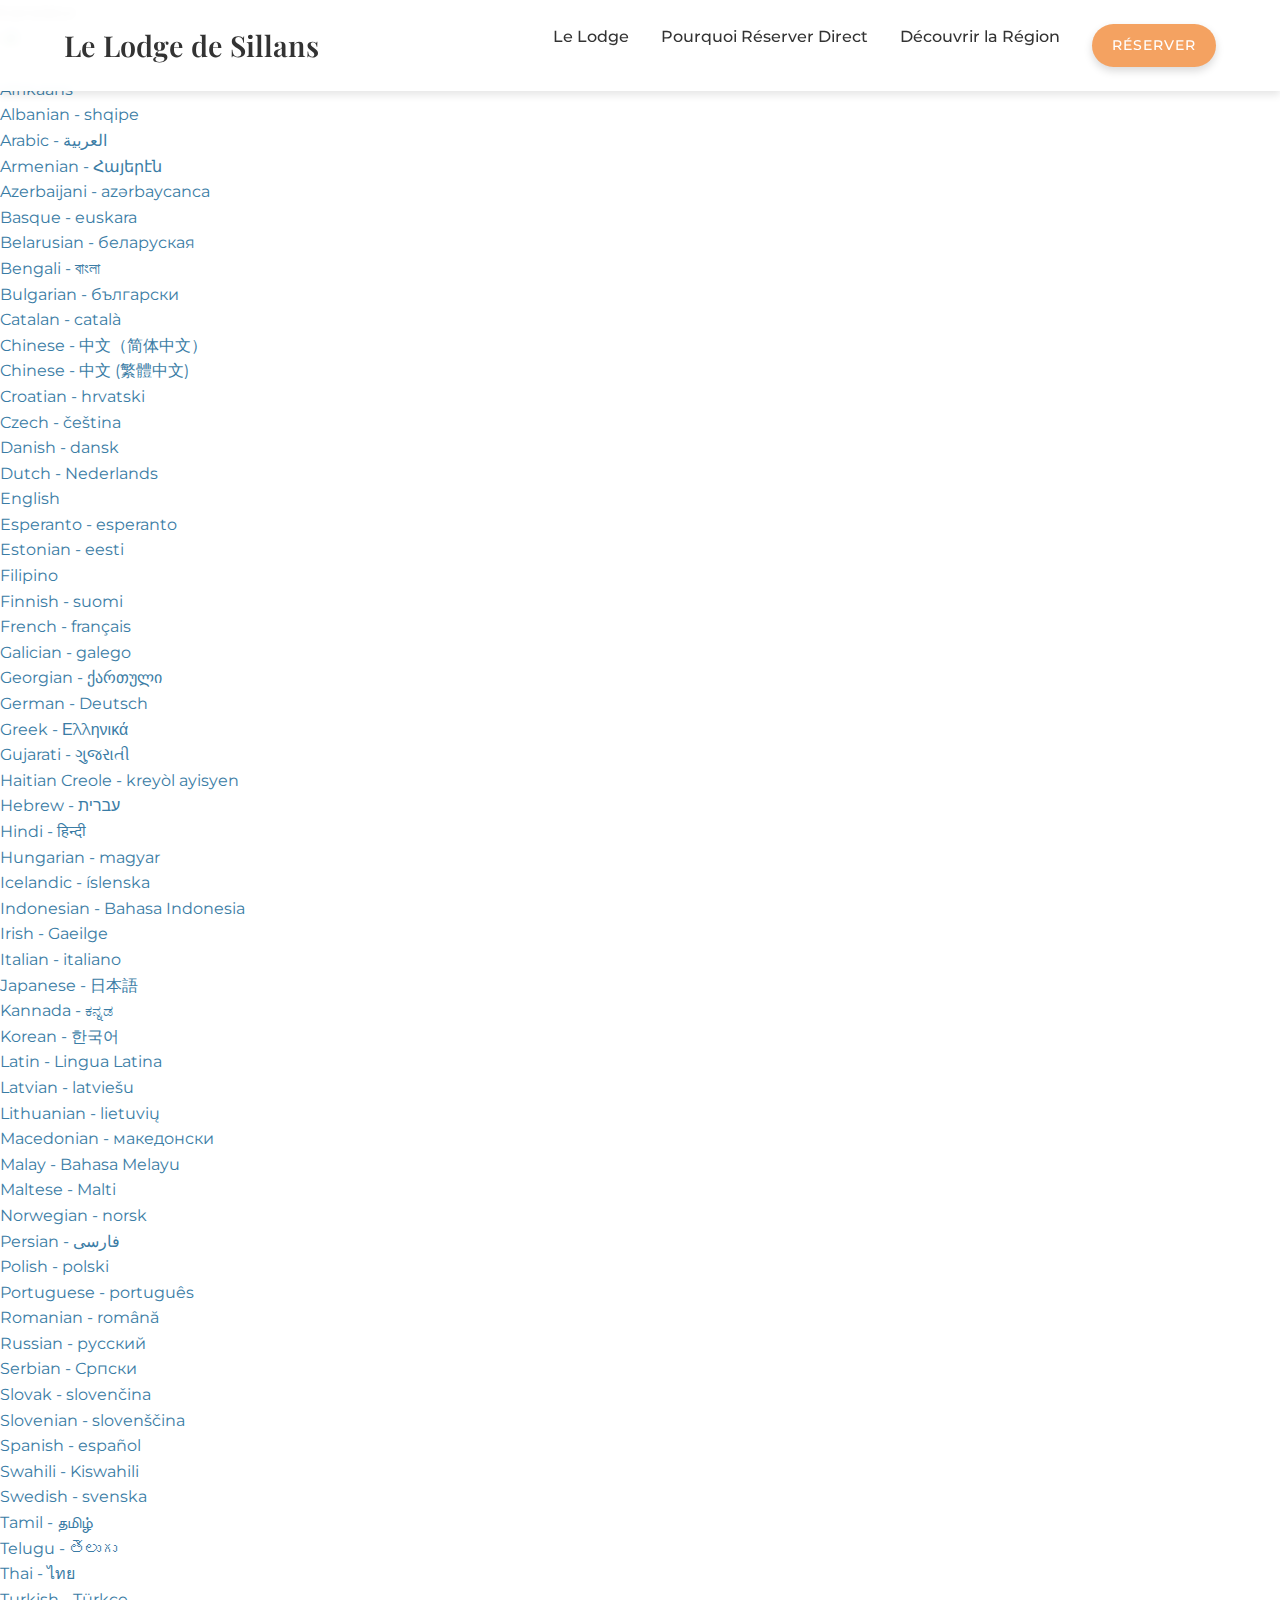
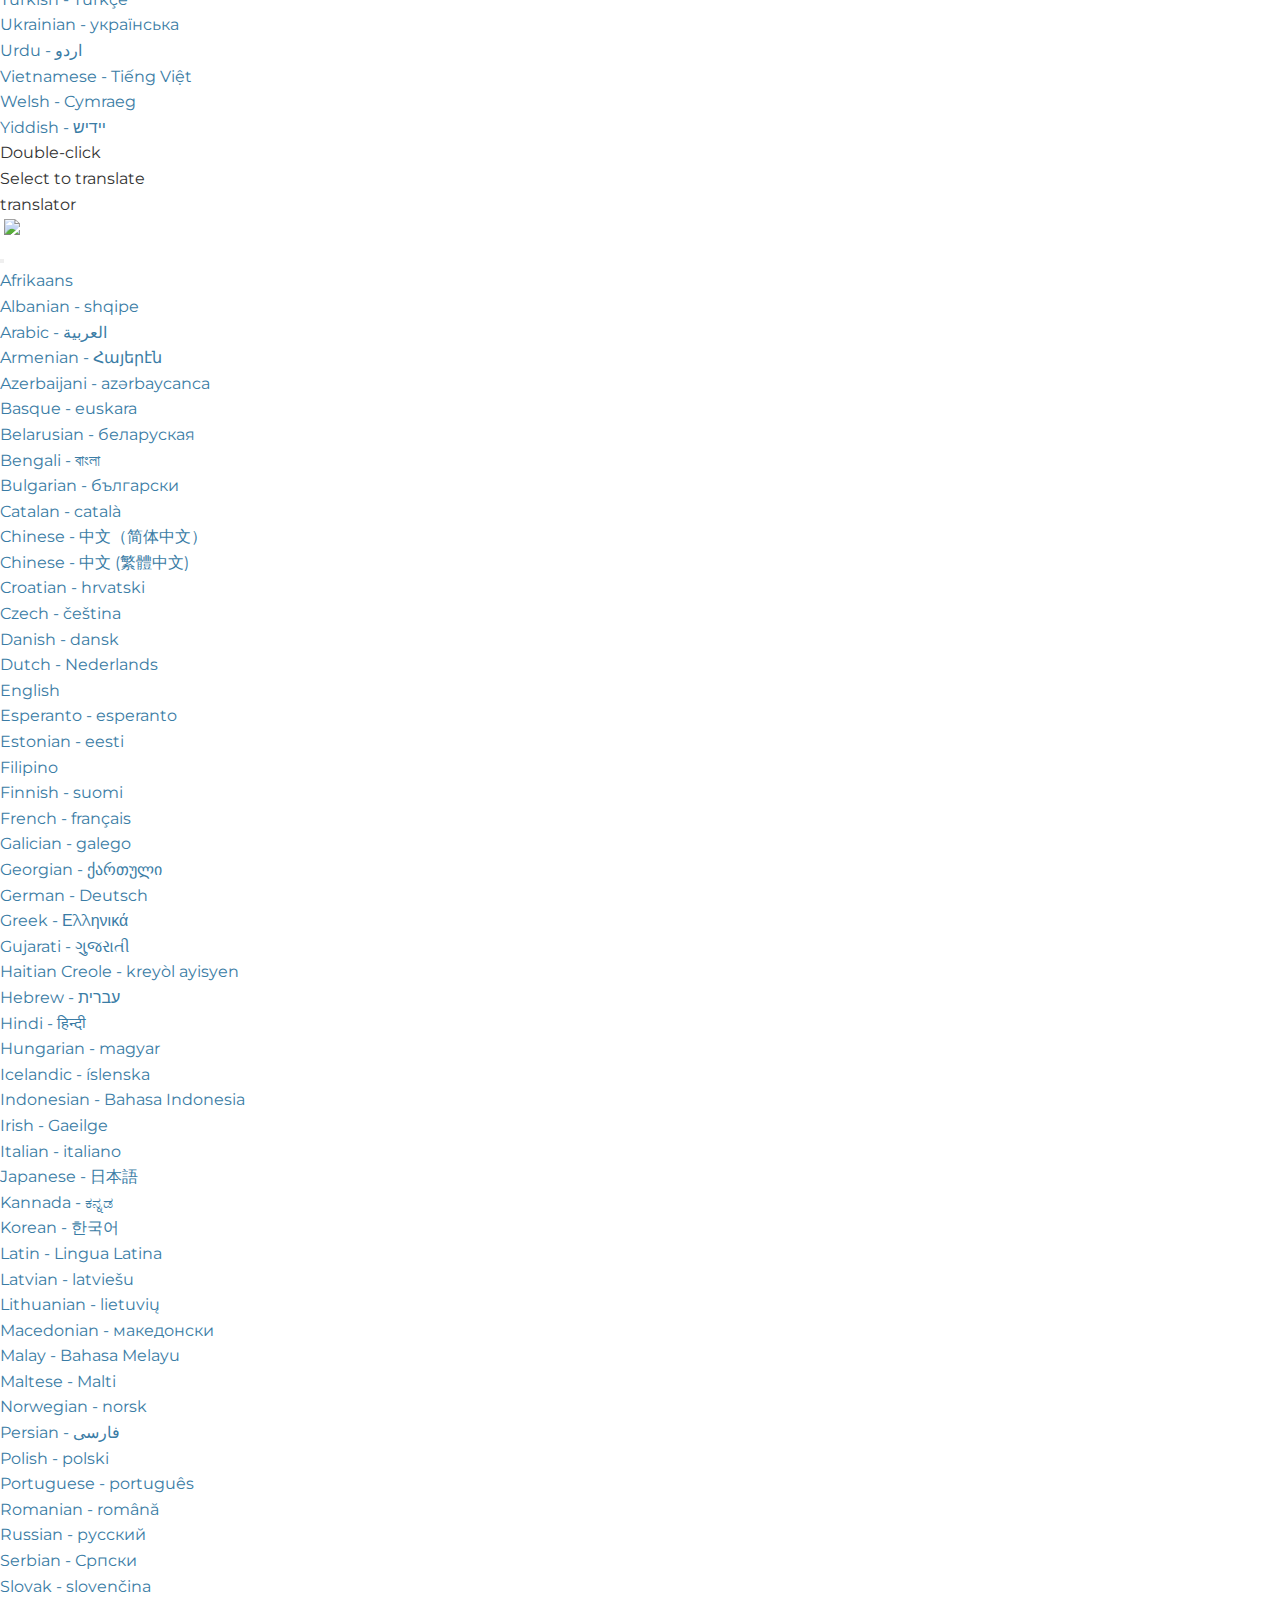
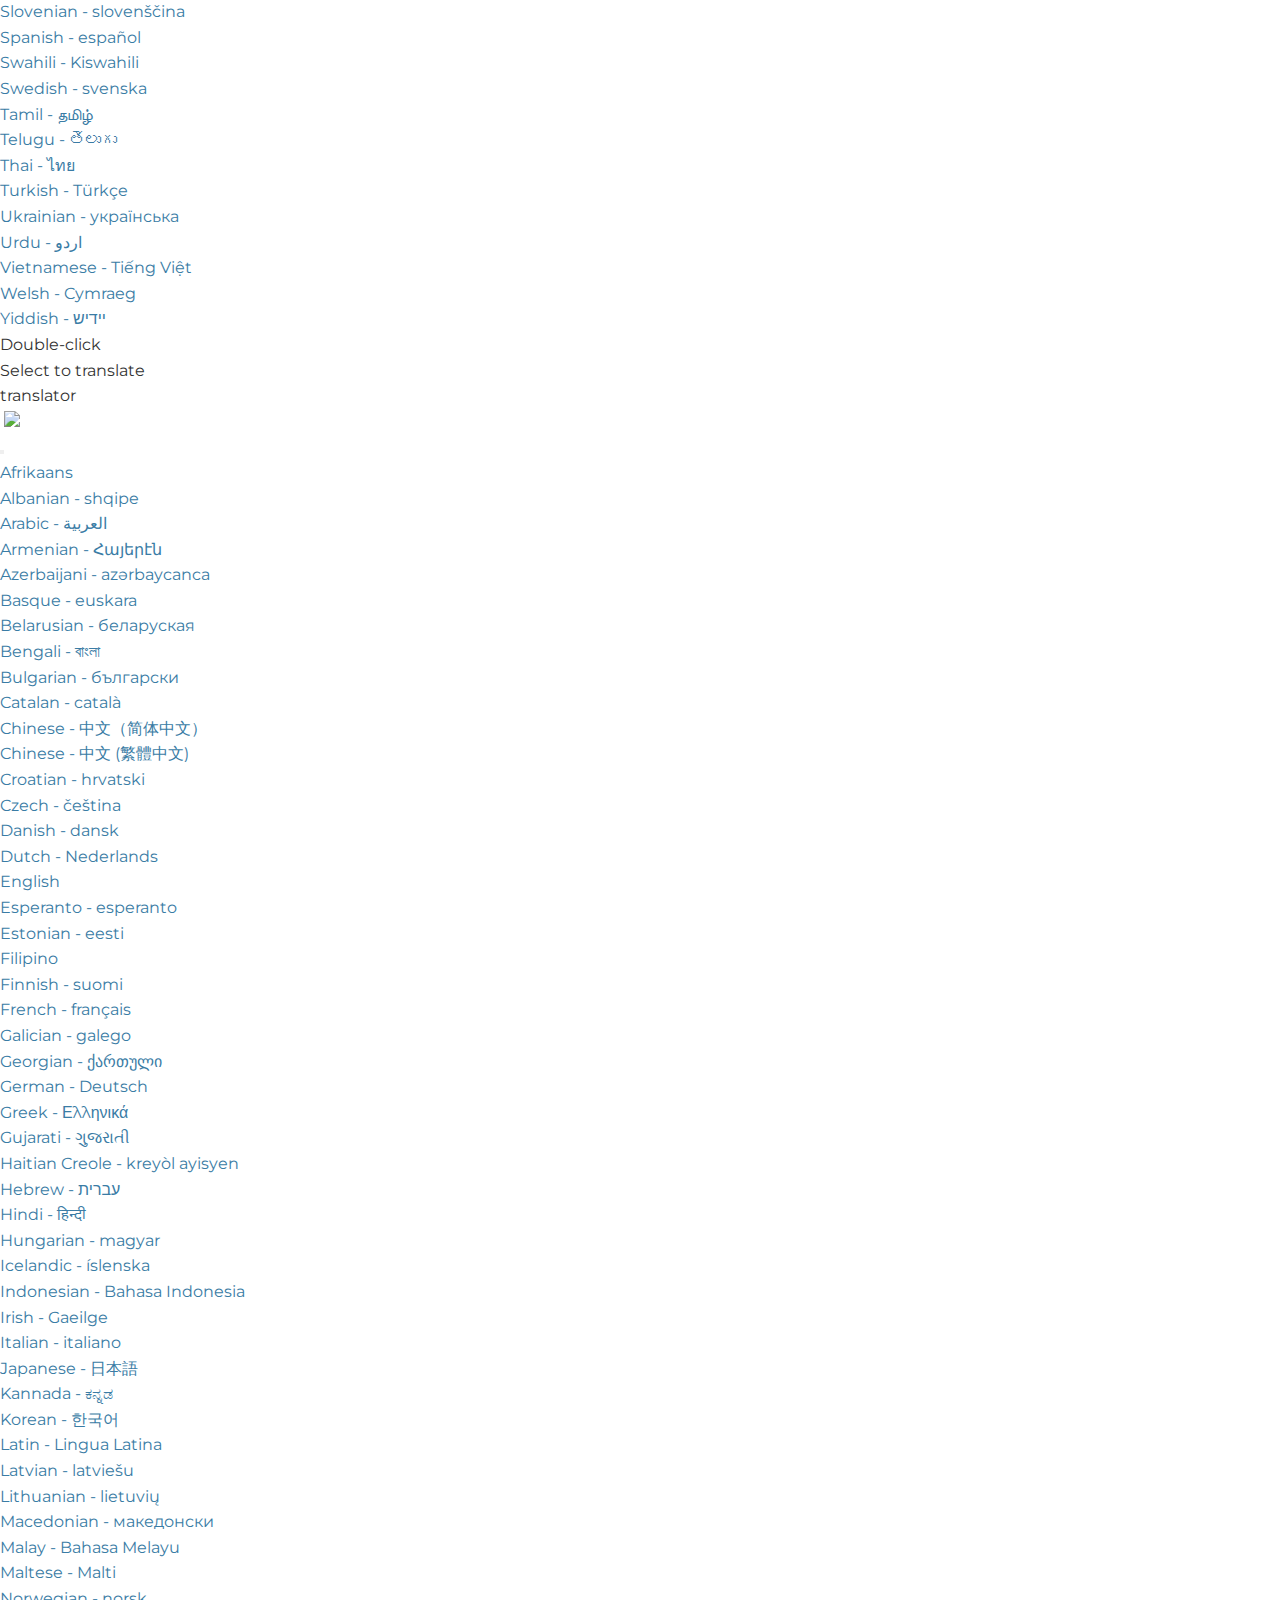
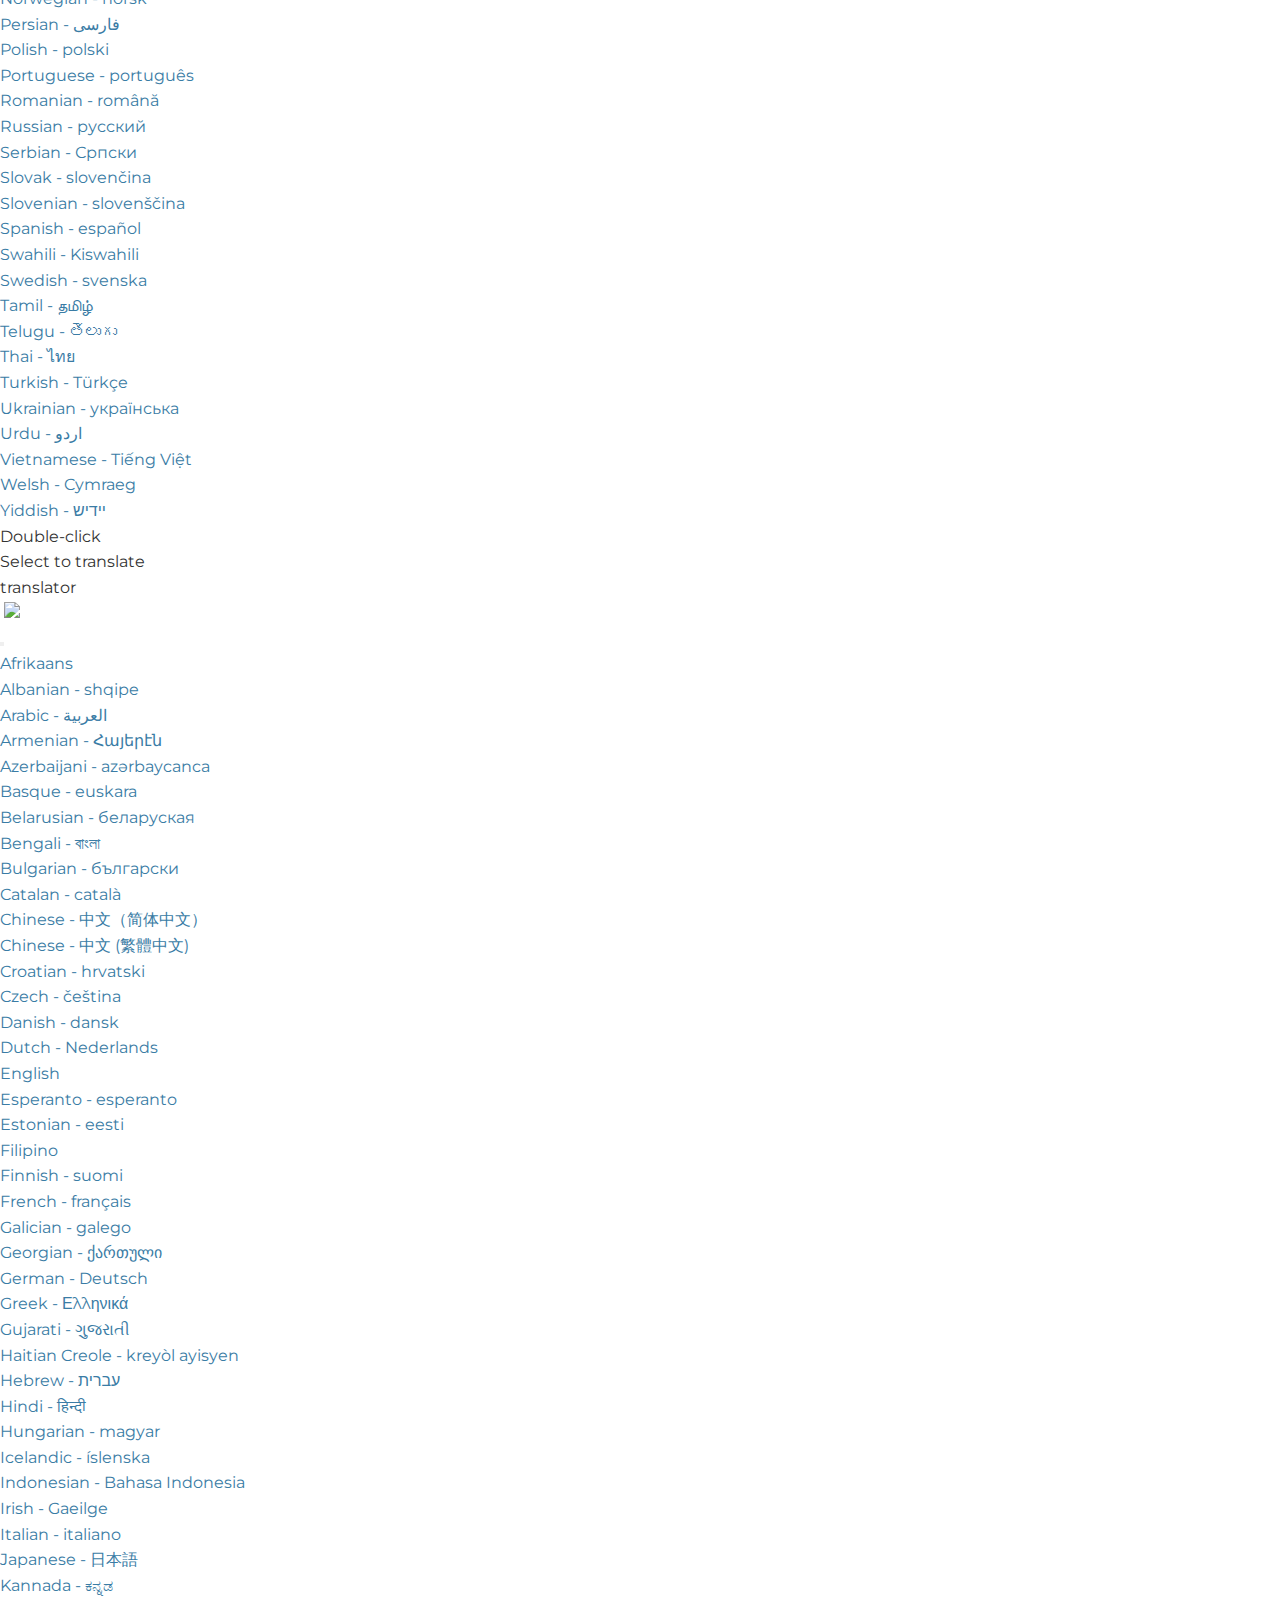
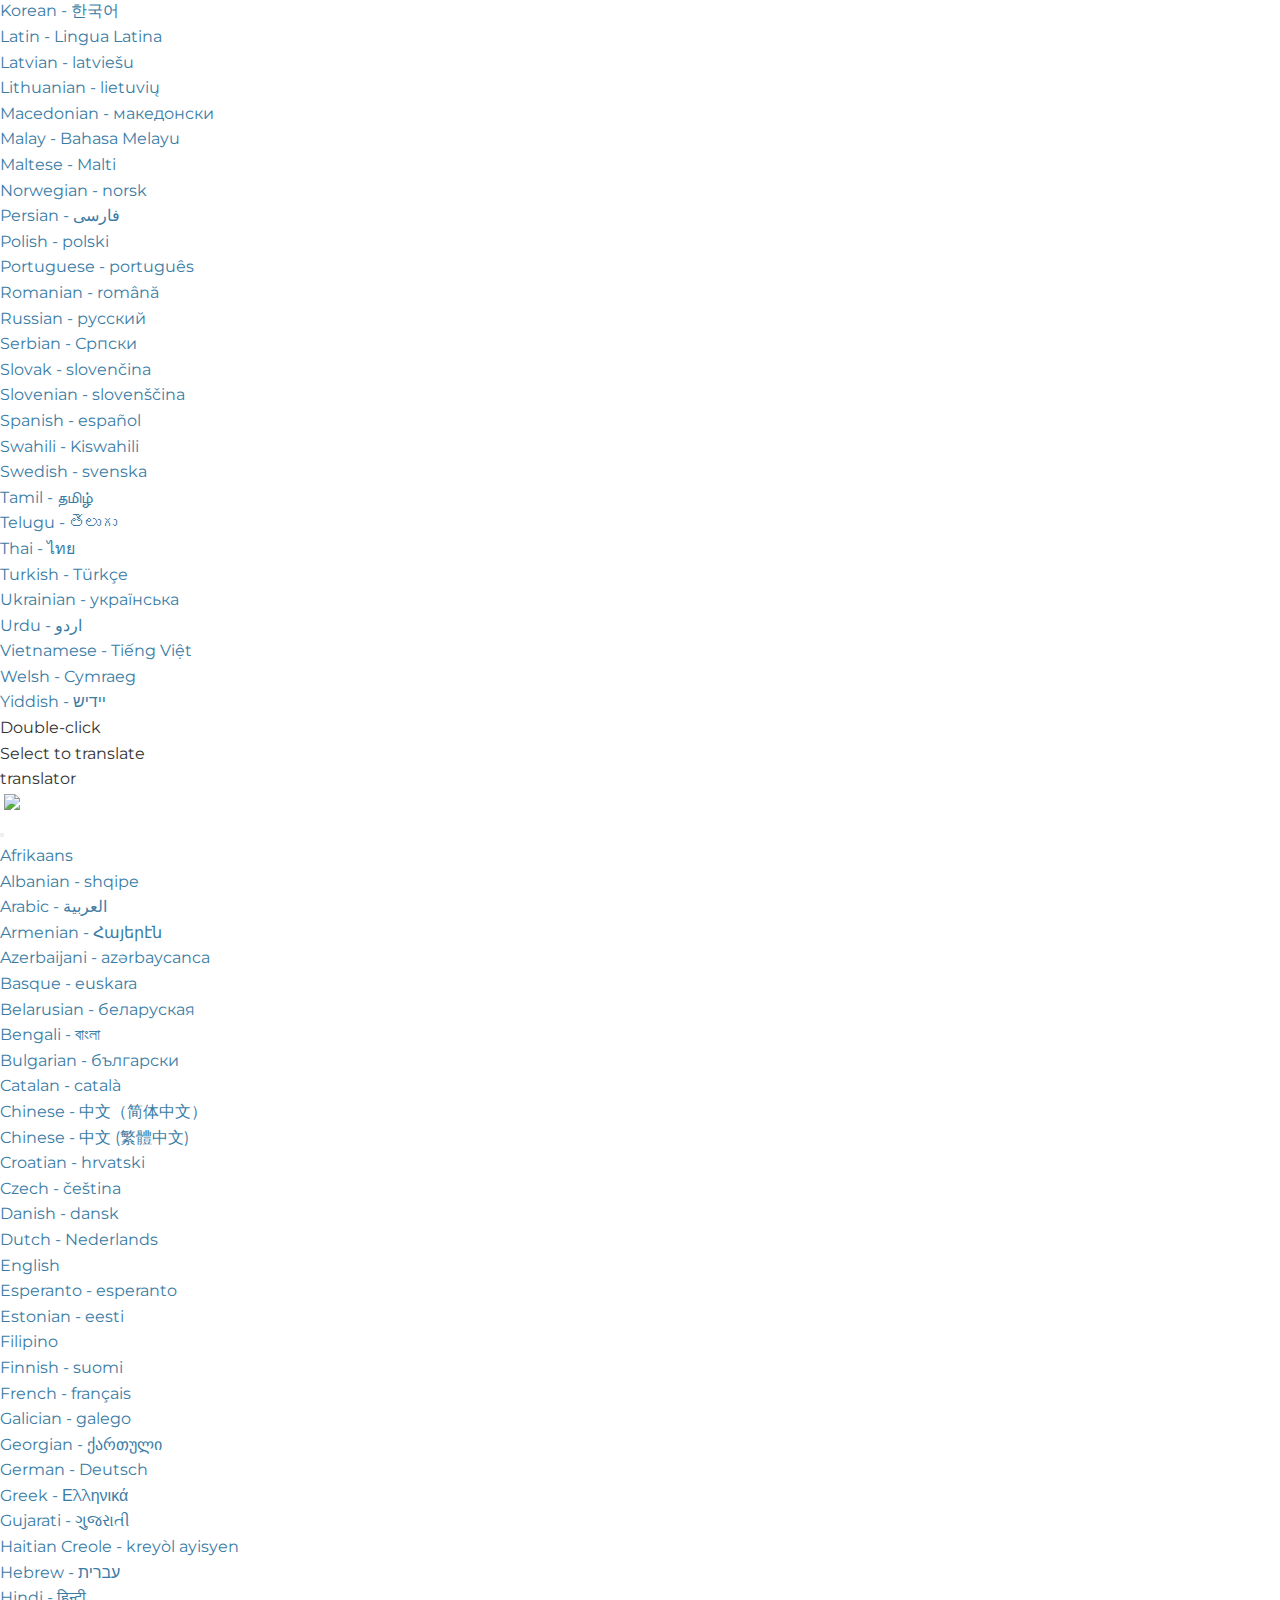
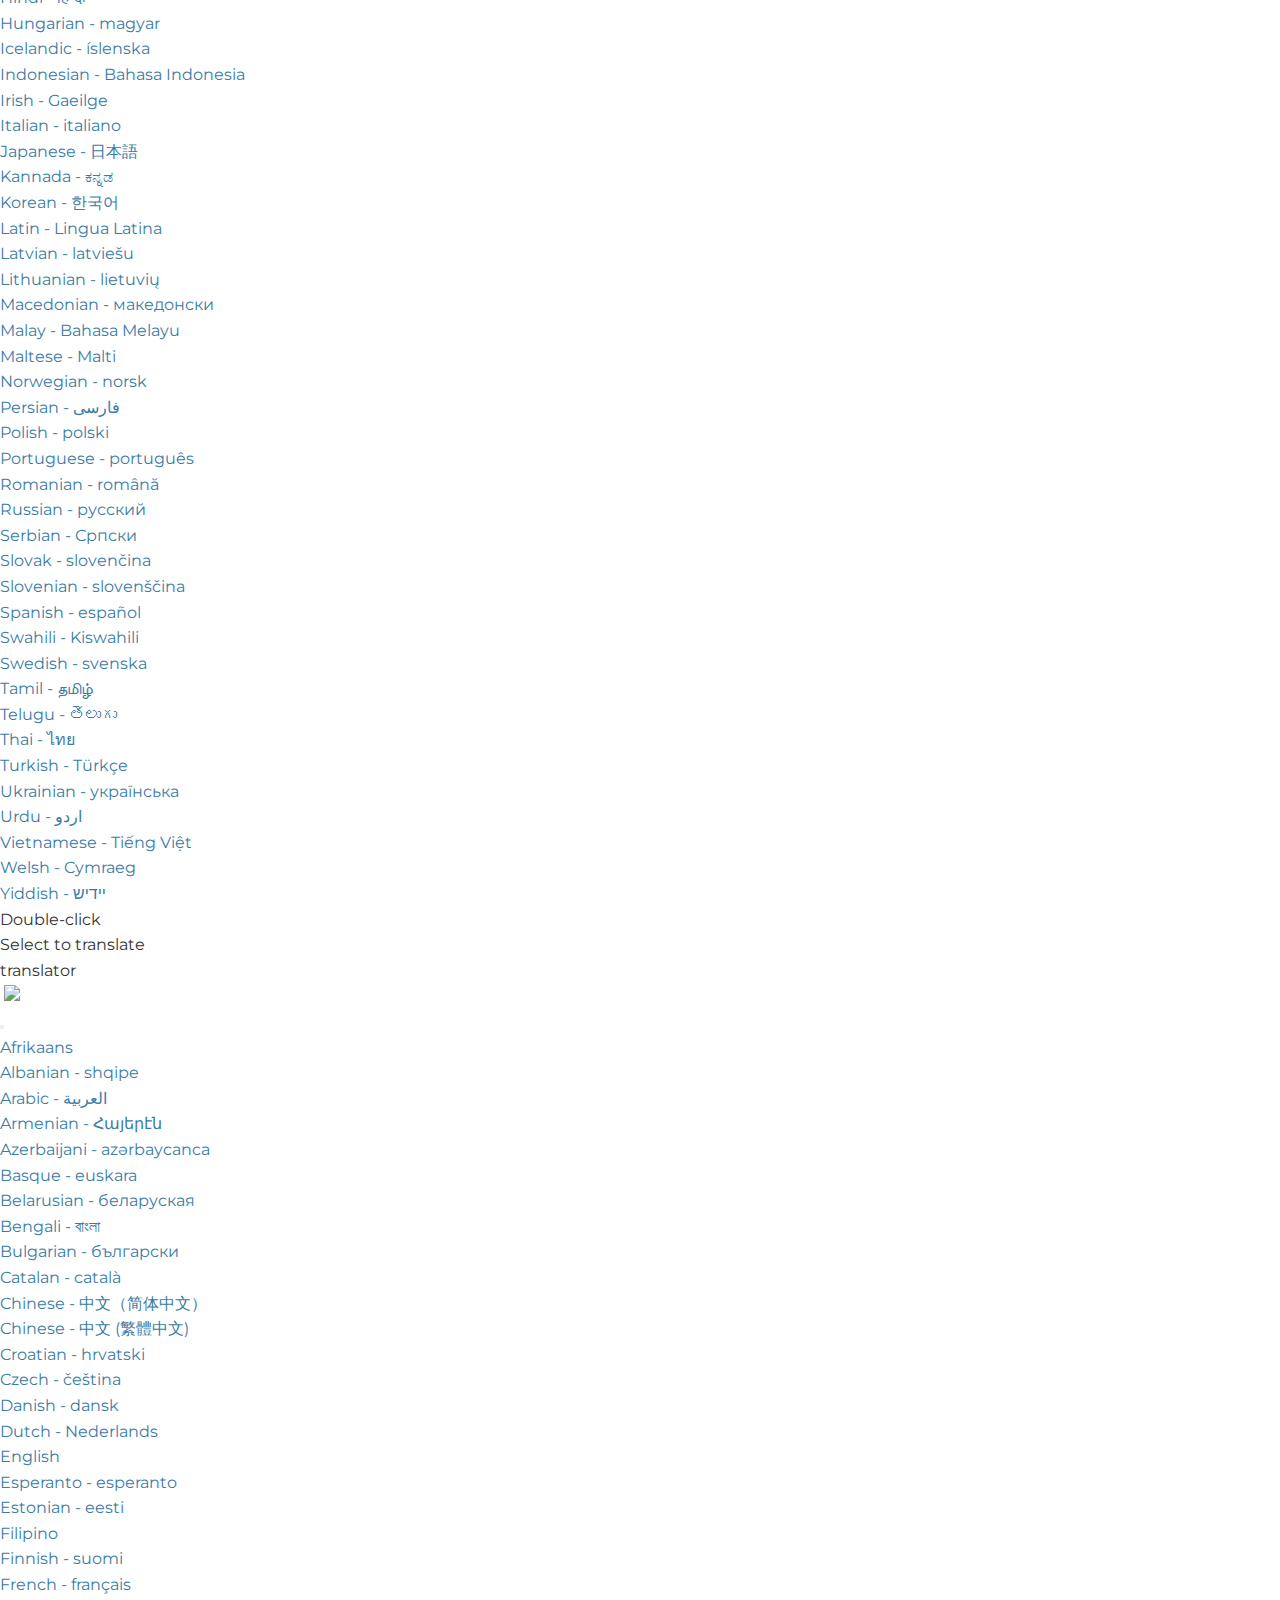
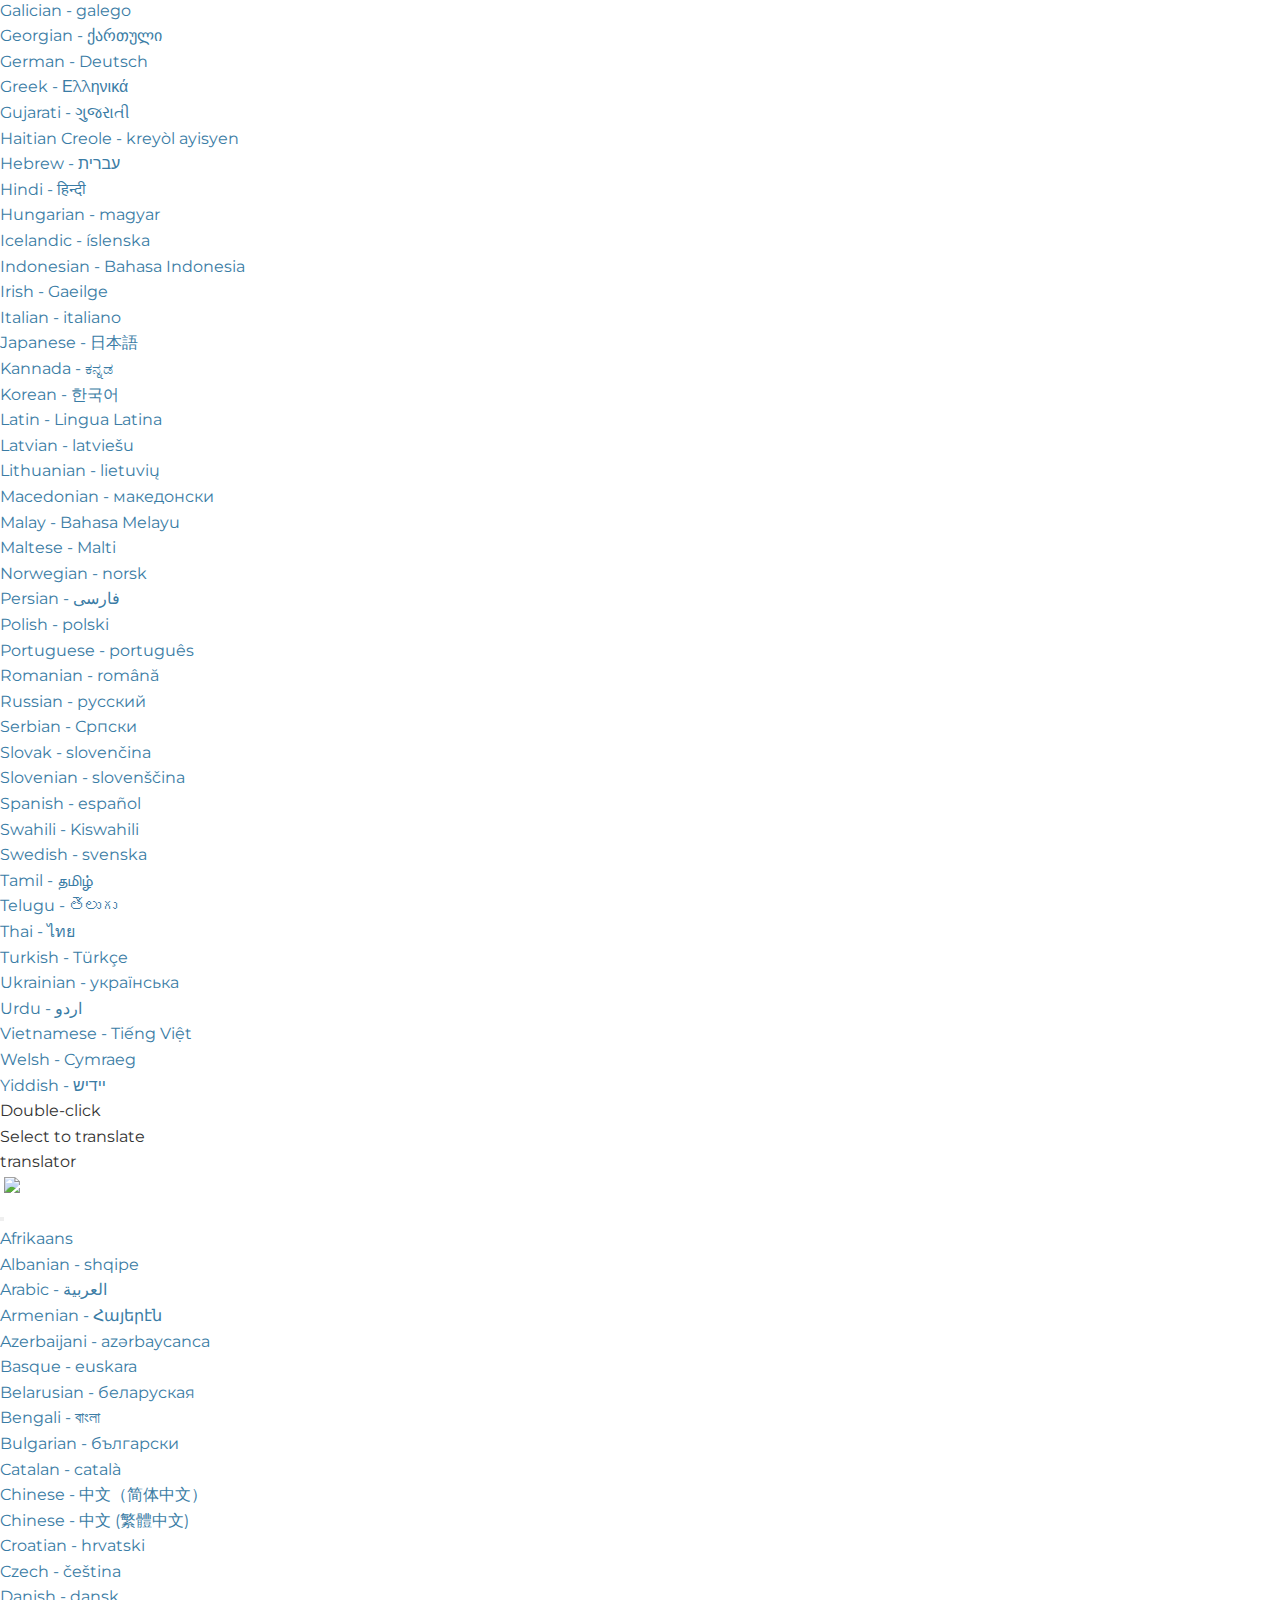
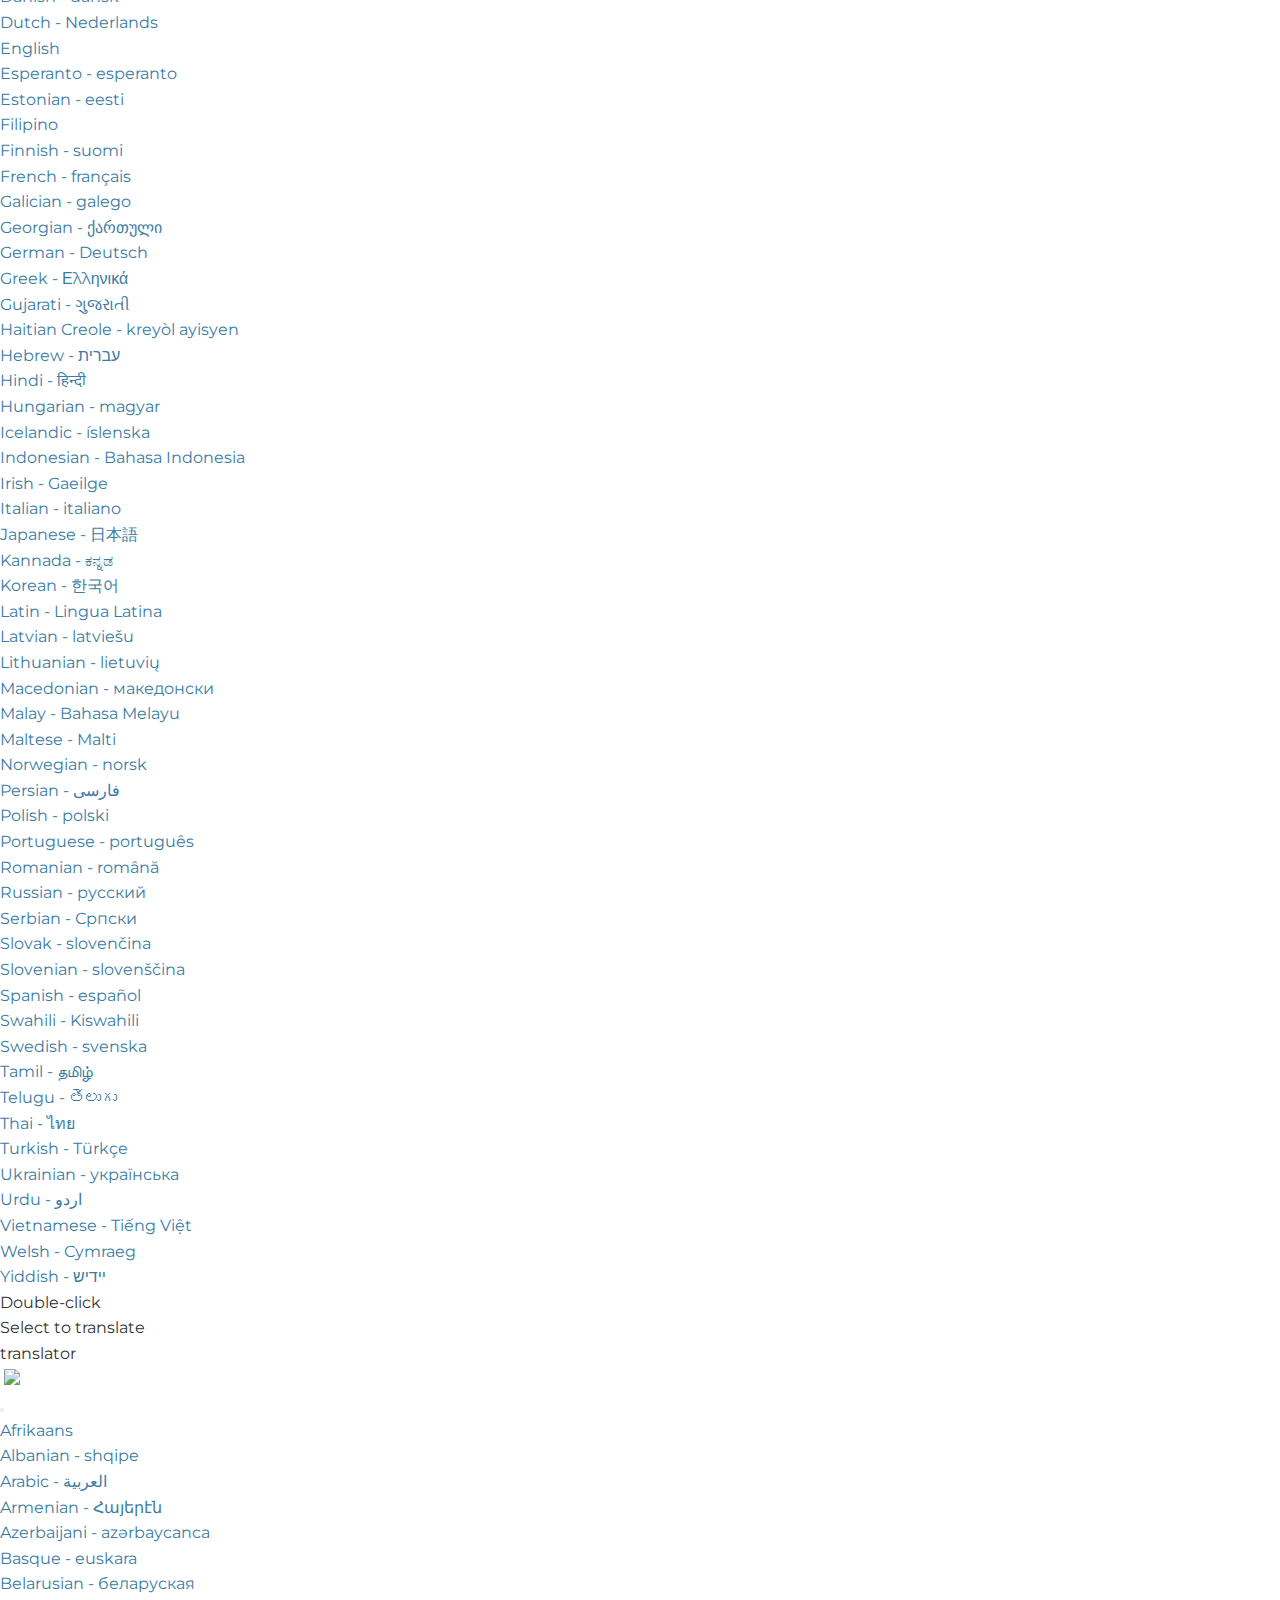
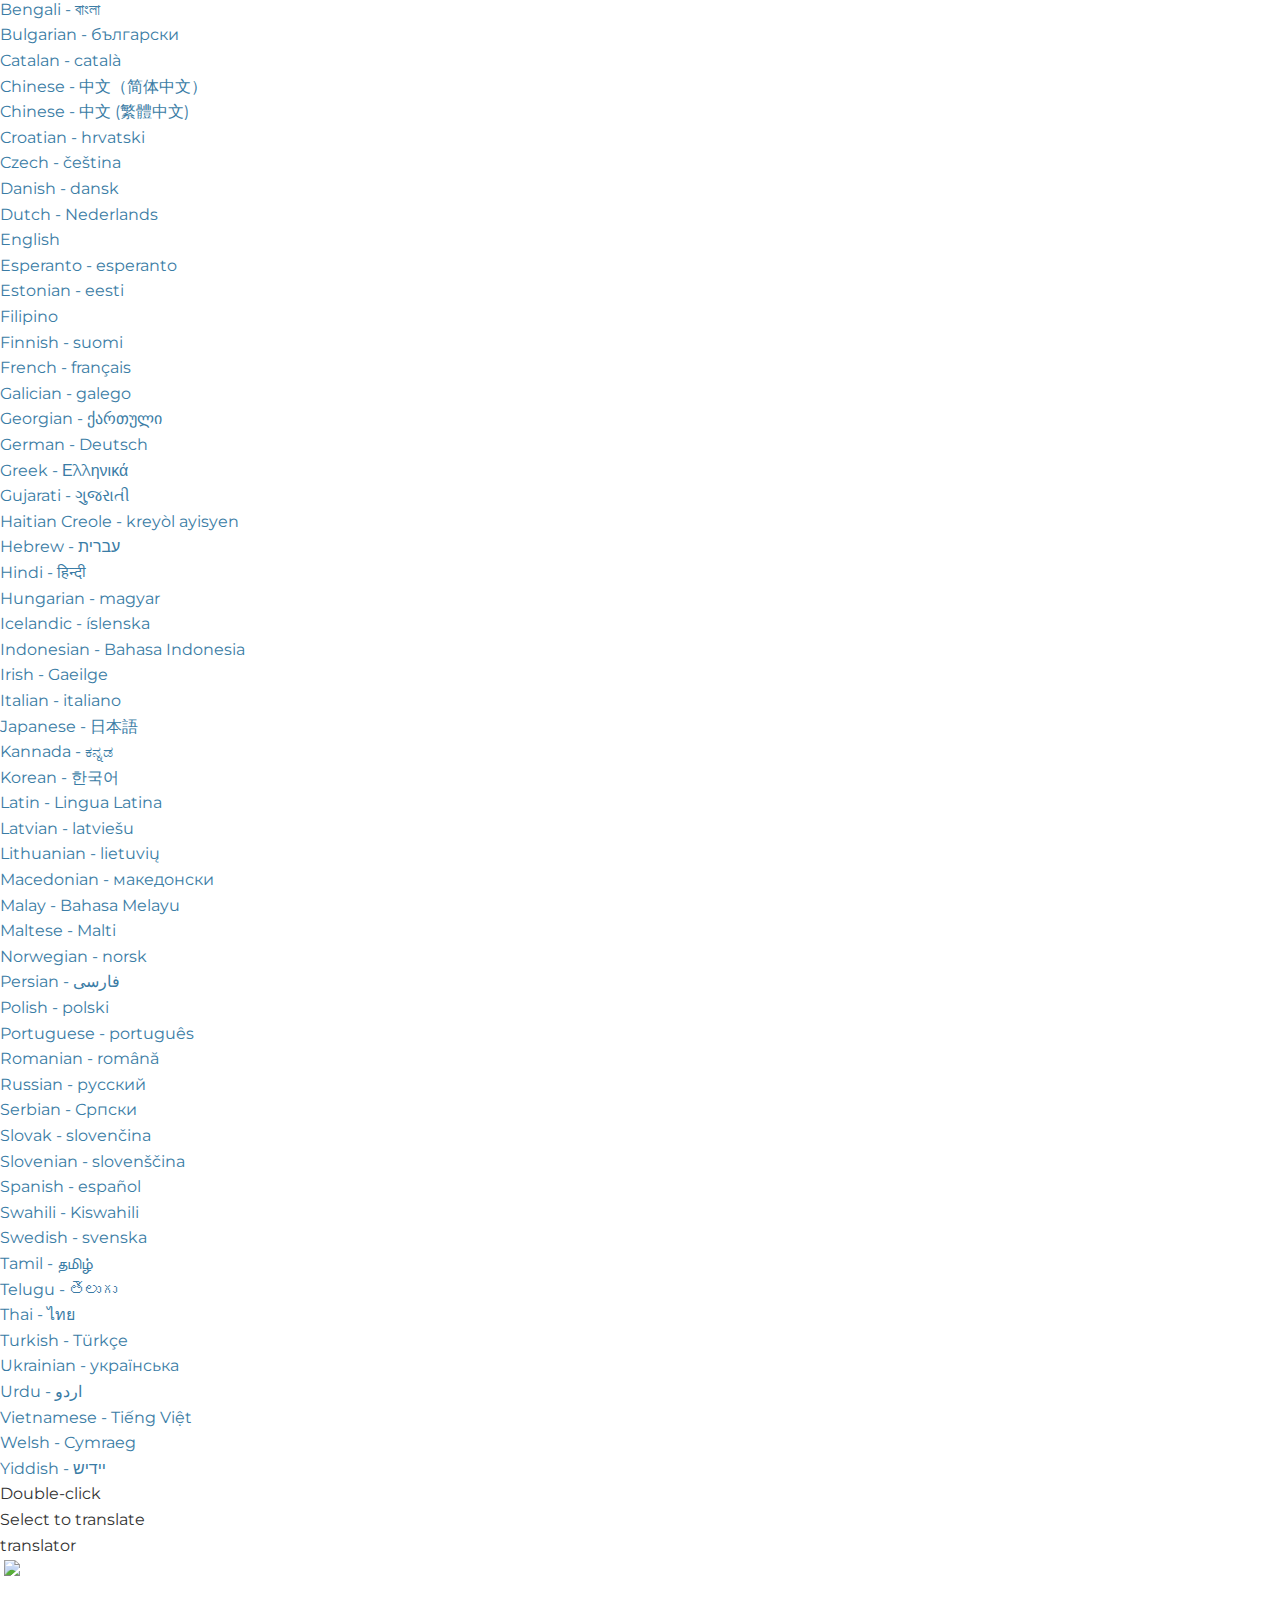
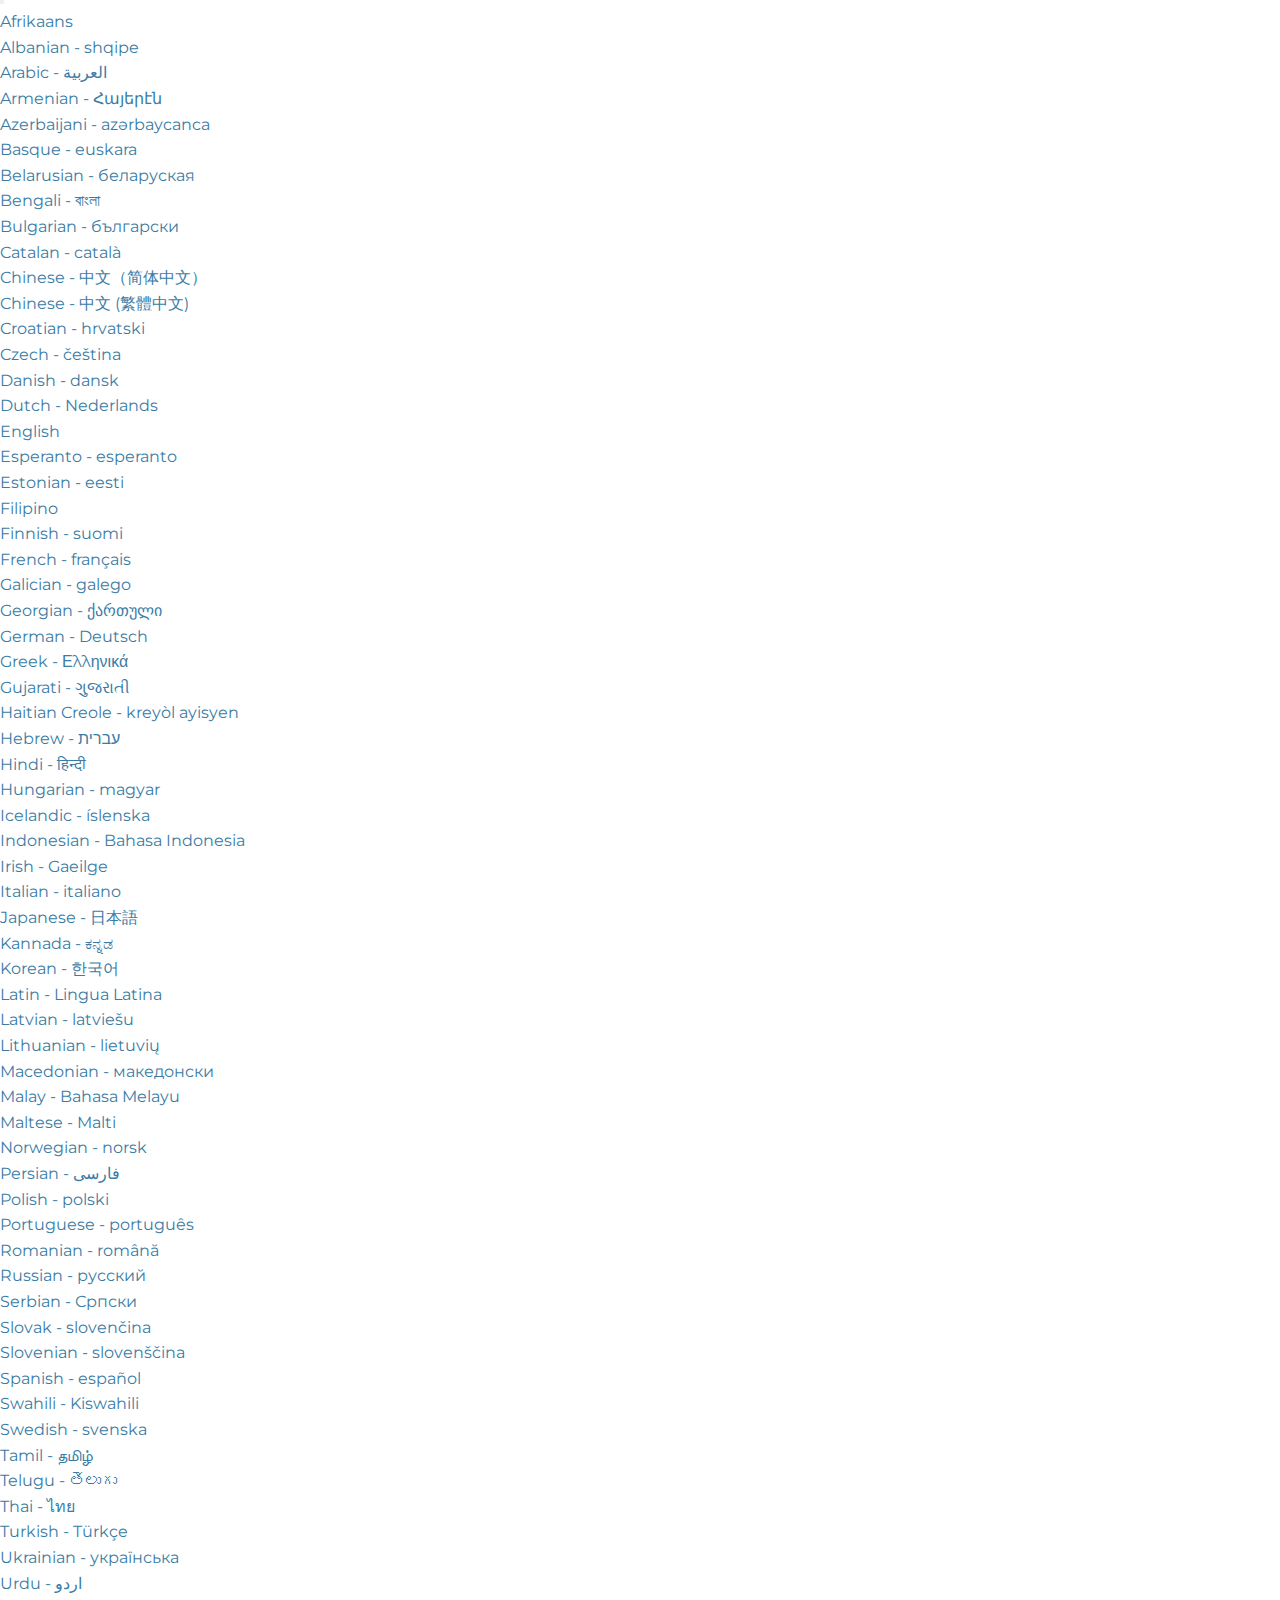
==== index.html @ 1916e6b8 "Ajout d'une modal de confirmation pour la sauvegarde des modifications dans le tableau de bord, avec" ====
<!DOCTYPE html><html lang="fr"><head>
    <meta charset="UTF-8">
    <meta http-equiv="Content-Type" content="text/html; charset=UTF-8">
    <meta http-equiv="X-UA-Compatible" content="IE=edge">
    <meta name="viewport" content="width=device-width, initial-scale=1.0">
    <meta name="description" content="Lodge de charme avec piscine privée à Sillans-la-Cascade en Provence. Réservez en direct sans frais d'intermédiaire pour des vacances inoubliables.">
    <meta name="keywords" content="location Provence, Sillans-la-Cascade, piscine privée, lodge, vacances, réservation directe">
    <title>Lodge de Charme à Sillans-la-Cascade | Piscine Privée | Réservation Directe</title>
    <link rel="stylesheet" href="css/styles.css?v=1.0.1">
    <link rel="stylesheet" href="https://cdnjs.cloudflare.com/ajax/libs/font-awesome/6.5.1/css/all.min.css" integrity="sha512-DTOQO9RWCH3ppGqcWaEA1BIZOC6xxalwEsw9c2QQeAIftl+Vegovlnee1c9QX4TctnWMn13TZye+giMm8e2LwA==" crossorigin="anonymous" referrerpolicy="no-referrer">
    <link rel="preconnect" href="https://fonts.googleapis.com">
    <link rel="preconnect" href="https://fonts.gstatic.com" crossorigin="">
    <link href="https://fonts.googleapis.com/css2?family=Montserrat:wght@300;400;500;600;700&amp;family=Playfair+Display:wght@400;500;600;700&amp;display=swap" rel="stylesheet">
    <!-- Favicon -->
    <link rel="icon" href="images/favicon.ico" type="image/x-icon">
</head>
<body><audio class="audio-for-speech" src=""></audio><div class="translate-tooltip-mtz blue sm-root translate hidden_translate">
                    <div class="header-wrapper">
                        <div class="header-controls">
                            <span class="sound-translate"></span>
                            <span class="copy blue"></span>
                            <span class="settings-translator"></span>
                        </div>
                        <div class="header-title">translator</div>
                        <div class="translate-icons">
                            <img class="from" src="">
                            <img class="translate-arrow" src="chrome-extension://bebmphofpgkhclocdbgomhnjcpelbenh/images/right-arrow.png">
                            <div class="translate_to_dropdown">
                                <button class="dropbtn dropdown-toggle" type="button" id="dropdownMenuButton1" aria-expanded="false"></button>
                                <ul class="dropdown-content-wrapper languageSelector blue">
                                    <li><a class="dropdown-item" data-lang="af">Afrikaans</a></li>
                                    <li><a class="dropdown-item" data-lang="sq">Albanian - shqipe</a></li>
                                    <li><a class="dropdown-item" data-lang="ar">Arabic - ‎‫العربية‬‎</a></li>
                                    <li><a class="dropdown-item" data-lang="hy">Armenian - Հայերէն</a></li>
                                    <li><a class="dropdown-item" data-lang="az">Azerbaijani - azərbaycanca</a></li>
                                    <li><a class="dropdown-item" data-lang="eu">Basque - euskara</a></li>
                                    <li><a class="dropdown-item" data-lang="be">Belarusian - беларуская</a></li>
                                    <li><a class="dropdown-item" data-lang="bn">Bengali - বাংলা</a></li>
                                    <li><a class="dropdown-item" data-lang="bg">Bulgarian - български</a></li>
                                    <li><a class="dropdown-item" data-lang="ca">Catalan - català</a></li>
                                    <li><a class="dropdown-item" data-lang="zh-CN">Chinese - 中文（简体中文）</a></li>
                                    <li><a class="dropdown-item" data-lang="zh-TW">Chinese - 中文 (繁體中文)</a></li>
                                    <li><a class="dropdown-item" data-lang="hr">Croatian - hrvatski</a></li>
                                    <li><a class="dropdown-item" data-lang="cs">Czech - čeština</a></li>
                                    <li><a class="dropdown-item" data-lang="da">Danish - dansk</a></li>
                                    <li><a class="dropdown-item" data-lang="nl">Dutch - Nederlands</a></li>
                                    <li><a class="dropdown-item" data-lang="en">English</a></li>
                                    <li><a class="dropdown-item" data-lang="eo">Esperanto - esperanto</a></li>
                                    <li><a class="dropdown-item" data-lang="et">Estonian - eesti</a></li>
                                    <li><a class="dropdown-item" data-lang="tl">Filipino</a></li>
                                    <li><a class="dropdown-item" data-lang="fi">Finnish - suomi</a></li>
                                    <li><a class="dropdown-item" data-lang="fr">French - français</a></li>
                                    <li><a class="dropdown-item" data-lang="gl">Galician - galego</a></li>
                                    <li><a class="dropdown-item" data-lang="ka">Georgian - ქართული</a></li>
                                    <li><a class="dropdown-item" data-lang="de">German - Deutsch</a></li>
                                    <li><a class="dropdown-item" data-lang="el">Greek - Ελληνικά</a></li>
                                    <li><a class="dropdown-item" data-lang="gu">Gujarati - ગુજરાતી</a></li>
                                    <li><a class="dropdown-item" data-lang="ht">Haitian Creole - kreyòl ayisyen</a></li>
                                    <li><a class="dropdown-item" data-lang="iw">Hebrew - ‎‫עברית‬‎</a></li>
                                    <li><a class="dropdown-item" data-lang="hi">Hindi - हिन्दी</a></li>
                                    <li><a class="dropdown-item" data-lang="hu">Hungarian - magyar</a></li>
                                    <li><a class="dropdown-item" data-lang="is">Icelandic - íslenska</a></li>
                                    <li><a class="dropdown-item" data-lang="id">Indonesian - Bahasa Indonesia</a></li>
                                    <li><a class="dropdown-item" data-lang="ga">Irish - Gaeilge</a></li>
                                    <li><a class="dropdown-item" data-lang="it">Italian - italiano</a></li>
                                    <li><a class="dropdown-item" data-lang="ja">Japanese - 日本語</a></li>
                                    <li><a class="dropdown-item" data-lang="kn">Kannada - ಕನ್ನಡ</a></li>
                                    <li><a class="dropdown-item" data-lang="ko">Korean - 한국어</a></li>
                                    <li><a class="dropdown-item" data-lang="la">Latin - Lingua Latina</a></li>
                                    <li><a class="dropdown-item" data-lang="lv">Latvian - latviešu</a></li>
                                    <li><a class="dropdown-item" data-lang="lt">Lithuanian - lietuvių</a></li>
                                    <li><a class="dropdown-item" data-lang="mk">Macedonian - македонски</a></li>
                                    <li><a class="dropdown-item" data-lang="ms">Malay - Bahasa Melayu</a></li>
                                    <li><a class="dropdown-item" data-lang="mt">Maltese - Malti</a></li>
                                    <li><a class="dropdown-item" data-lang="no">Norwegian - norsk</a></li>
                                    <li><a class="dropdown-item" data-lang="fa">Persian - ‎‫فارسی‬‎</a></li>
                                    <li><a class="dropdown-item" data-lang="pl">Polish - polski</a></li>
                                    <li><a class="dropdown-item" data-lang="pt">Portuguese - português</a></li>
                                    <li><a class="dropdown-item" data-lang="ro">Romanian - română</a></li>
                                    <li><a class="dropdown-item" data-lang="ru">Russian - русский</a></li>
                                    <li><a class="dropdown-item" data-lang="sr">Serbian - Српски</a></li>
                                    <li><a class="dropdown-item" data-lang="sk">Slovak - slovenčina</a></li>
                                    <li><a class="dropdown-item" data-lang="sl">Slovenian - slovenščina</a></li>
                                    <li><a class="dropdown-item" data-lang="es">Spanish - español</a></li>
                                    <li><a class="dropdown-item" data-lang="sw">Swahili - Kiswahili</a></li>
                                    <li><a class="dropdown-item" data-lang="sv">Swedish - svenska</a></li>
                                    <li><a class="dropdown-item" data-lang="ta">Tamil - தமிழ்</a></li>
                                    <li><a class="dropdown-item" data-lang="te">Telugu - తెలుగు</a></li>
                                    <li><a class="dropdown-item" data-lang="th">Thai - ไทย</a></li>
                                    <li><a class="dropdown-item" data-lang="tr">Turkish - Türkçe</a></li>
                                    <li><a class="dropdown-item" data-lang="uk">Ukrainian - українська</a></li>
                                    <li><a class="dropdown-item" data-lang="ur">Urdu - ‎‫اردو‬‎</a></li>
                                    <li><a class="dropdown-item" data-lang="vi">Vietnamese - Tiếng Việt</a></li>
                                    <li><a class="dropdown-item" data-lang="cy">Welsh - Cymraeg</a></li>
                                    <li><a class="dropdown-item" data-lang="yi">Yiddish - יידיש</a></li>
                            </ul>
                          </div>
                        </div>
                    </div>
                    <div class="translated-text">
                        <div id="translator-words" class="words"></div>
                        <div class="sentences blue"></div>
                    </div>
                    <div class="trans_controls">
                        <div class="trans_controls__control-wrapper double_click">
                            <span class="trans_controls__toggle dbl-click active" data-store="double_click">
                                <div class="trans_controls__inner-circle"></div>
                            </span>
                            <span class="trans_controls__description">
                            Double-click
                            </span>
                        </div>
                        <div class="trans_controls__control-wrapper selection">
                            <span class="trans_controls__toggle icon-trans " data-store="icon_trans">
                                <div class="trans_controls__inner-circle"></div>
                            </span>
                            <span class="trans_controls__description">
                            Select to translate
                            </span>
                        </div>
                    </div>
                </div><span class="translate-button-mtz hidden_translate blue"></span><audio class="audio-for-speech" src=""></audio><div class="translate-tooltip-mtz blue sm-root translate hidden_translate">
                    <div class="header-wrapper">
                        <div class="header-controls">
                            <span class="sound-translate"></span>
                            <span class="copy blue"></span>
                            <span class="settings-translator"></span>
                        </div>
                        <div class="header-title">translator</div>
                        <div class="translate-icons">
                            <img class="from" src="">
                            <img class="translate-arrow" src="chrome-extension://bebmphofpgkhclocdbgomhnjcpelbenh/images/right-arrow.png">
                            <div class="translate_to_dropdown">
                                <button class="dropbtn dropdown-toggle" type="button" id="dropdownMenuButton1" aria-expanded="false"></button>
                                <ul class="dropdown-content-wrapper languageSelector blue">
                                    <li><a class="dropdown-item" data-lang="af">Afrikaans</a></li>
                                    <li><a class="dropdown-item" data-lang="sq">Albanian - shqipe</a></li>
                                    <li><a class="dropdown-item" data-lang="ar">Arabic - ‎‫العربية‬‎</a></li>
                                    <li><a class="dropdown-item" data-lang="hy">Armenian - Հայերէն</a></li>
                                    <li><a class="dropdown-item" data-lang="az">Azerbaijani - azərbaycanca</a></li>
                                    <li><a class="dropdown-item" data-lang="eu">Basque - euskara</a></li>
                                    <li><a class="dropdown-item" data-lang="be">Belarusian - беларуская</a></li>
                                    <li><a class="dropdown-item" data-lang="bn">Bengali - বাংলা</a></li>
                                    <li><a class="dropdown-item" data-lang="bg">Bulgarian - български</a></li>
                                    <li><a class="dropdown-item" data-lang="ca">Catalan - català</a></li>
                                    <li><a class="dropdown-item" data-lang="zh-CN">Chinese - 中文（简体中文）</a></li>
                                    <li><a class="dropdown-item" data-lang="zh-TW">Chinese - 中文 (繁體中文)</a></li>
                                    <li><a class="dropdown-item" data-lang="hr">Croatian - hrvatski</a></li>
                                    <li><a class="dropdown-item" data-lang="cs">Czech - čeština</a></li>
                                    <li><a class="dropdown-item" data-lang="da">Danish - dansk</a></li>
                                    <li><a class="dropdown-item" data-lang="nl">Dutch - Nederlands</a></li>
                                    <li><a class="dropdown-item" data-lang="en">English</a></li>
                                    <li><a class="dropdown-item" data-lang="eo">Esperanto - esperanto</a></li>
                                    <li><a class="dropdown-item" data-lang="et">Estonian - eesti</a></li>
                                    <li><a class="dropdown-item" data-lang="tl">Filipino</a></li>
                                    <li><a class="dropdown-item" data-lang="fi">Finnish - suomi</a></li>
                                    <li><a class="dropdown-item" data-lang="fr">French - français</a></li>
                                    <li><a class="dropdown-item" data-lang="gl">Galician - galego</a></li>
                                    <li><a class="dropdown-item" data-lang="ka">Georgian - ქართული</a></li>
                                    <li><a class="dropdown-item" data-lang="de">German - Deutsch</a></li>
                                    <li><a class="dropdown-item" data-lang="el">Greek - Ελληνικά</a></li>
                                    <li><a class="dropdown-item" data-lang="gu">Gujarati - ગુજરાતી</a></li>
                                    <li><a class="dropdown-item" data-lang="ht">Haitian Creole - kreyòl ayisyen</a></li>
                                    <li><a class="dropdown-item" data-lang="iw">Hebrew - ‎‫עברית‬‎</a></li>
                                    <li><a class="dropdown-item" data-lang="hi">Hindi - हिन्दी</a></li>
                                    <li><a class="dropdown-item" data-lang="hu">Hungarian - magyar</a></li>
                                    <li><a class="dropdown-item" data-lang="is">Icelandic - íslenska</a></li>
                                    <li><a class="dropdown-item" data-lang="id">Indonesian - Bahasa Indonesia</a></li>
                                    <li><a class="dropdown-item" data-lang="ga">Irish - Gaeilge</a></li>
                                    <li><a class="dropdown-item" data-lang="it">Italian - italiano</a></li>
                                    <li><a class="dropdown-item" data-lang="ja">Japanese - 日本語</a></li>
                                    <li><a class="dropdown-item" data-lang="kn">Kannada - ಕನ್ನಡ</a></li>
                                    <li><a class="dropdown-item" data-lang="ko">Korean - 한국어</a></li>
                                    <li><a class="dropdown-item" data-lang="la">Latin - Lingua Latina</a></li>
                                    <li><a class="dropdown-item" data-lang="lv">Latvian - latviešu</a></li>
                                    <li><a class="dropdown-item" data-lang="lt">Lithuanian - lietuvių</a></li>
                                    <li><a class="dropdown-item" data-lang="mk">Macedonian - македонски</a></li>
                                    <li><a class="dropdown-item" data-lang="ms">Malay - Bahasa Melayu</a></li>
                                    <li><a class="dropdown-item" data-lang="mt">Maltese - Malti</a></li>
                                    <li><a class="dropdown-item" data-lang="no">Norwegian - norsk</a></li>
                                    <li><a class="dropdown-item" data-lang="fa">Persian - ‎‫فارسی‬‎</a></li>
                                    <li><a class="dropdown-item" data-lang="pl">Polish - polski</a></li>
                                    <li><a class="dropdown-item" data-lang="pt">Portuguese - português</a></li>
                                    <li><a class="dropdown-item" data-lang="ro">Romanian - română</a></li>
                                    <li><a class="dropdown-item" data-lang="ru">Russian - русский</a></li>
                                    <li><a class="dropdown-item" data-lang="sr">Serbian - Српски</a></li>
                                    <li><a class="dropdown-item" data-lang="sk">Slovak - slovenčina</a></li>
                                    <li><a class="dropdown-item" data-lang="sl">Slovenian - slovenščina</a></li>
                                    <li><a class="dropdown-item" data-lang="es">Spanish - español</a></li>
                                    <li><a class="dropdown-item" data-lang="sw">Swahili - Kiswahili</a></li>
                                    <li><a class="dropdown-item" data-lang="sv">Swedish - svenska</a></li>
                                    <li><a class="dropdown-item" data-lang="ta">Tamil - தமிழ்</a></li>
                                    <li><a class="dropdown-item" data-lang="te">Telugu - తెలుగు</a></li>
                                    <li><a class="dropdown-item" data-lang="th">Thai - ไทย</a></li>
                                    <li><a class="dropdown-item" data-lang="tr">Turkish - Türkçe</a></li>
                                    <li><a class="dropdown-item" data-lang="uk">Ukrainian - українська</a></li>
                                    <li><a class="dropdown-item" data-lang="ur">Urdu - ‎‫اردو‬‎</a></li>
                                    <li><a class="dropdown-item" data-lang="vi">Vietnamese - Tiếng Việt</a></li>
                                    <li><a class="dropdown-item" data-lang="cy">Welsh - Cymraeg</a></li>
                                    <li><a class="dropdown-item" data-lang="yi">Yiddish - יידיש</a></li>
                            </ul>
                          </div>
                        </div>
                    </div>
                    <div class="translated-text">
                        <div id="translator-words" class="words"></div>
                        <div class="sentences blue"></div>
                    </div>
                    <div class="trans_controls">
                        <div class="trans_controls__control-wrapper double_click">
                            <span class="trans_controls__toggle dbl-click active" data-store="double_click">
                                <div class="trans_controls__inner-circle"></div>
                            </span>
                            <span class="trans_controls__description">
                            Double-click
                            </span>
                        </div>
                        <div class="trans_controls__control-wrapper selection">
                            <span class="trans_controls__toggle icon-trans " data-store="icon_trans">
                                <div class="trans_controls__inner-circle"></div>
                            </span>
                            <span class="trans_controls__description">
                            Select to translate
                            </span>
                        </div>
                    </div>
                </div><span class="translate-button-mtz hidden_translate blue"></span><audio class="audio-for-speech" src=""></audio><div class="translate-tooltip-mtz blue sm-root translate hidden_translate">
                    <div class="header-wrapper">
                        <div class="header-controls">
                            <span class="sound-translate"></span>
                            <span class="copy blue"></span>
                            <span class="settings-translator"></span>
                        </div>
                        <div class="header-title">translator</div>
                        <div class="translate-icons">
                            <img class="from" src="">
                            <img class="translate-arrow" src="chrome-extension://bebmphofpgkhclocdbgomhnjcpelbenh/images/right-arrow.png">
                            <div class="translate_to_dropdown">
                                <button class="dropbtn dropdown-toggle" type="button" id="dropdownMenuButton1" aria-expanded="false"></button>
                                <ul class="dropdown-content-wrapper languageSelector blue">
                                    <li><a class="dropdown-item" data-lang="af">Afrikaans</a></li>
                                    <li><a class="dropdown-item" data-lang="sq">Albanian - shqipe</a></li>
                                    <li><a class="dropdown-item" data-lang="ar">Arabic - ‎‫العربية‬‎</a></li>
                                    <li><a class="dropdown-item" data-lang="hy">Armenian - Հայերէն</a></li>
                                    <li><a class="dropdown-item" data-lang="az">Azerbaijani - azərbaycanca</a></li>
                                    <li><a class="dropdown-item" data-lang="eu">Basque - euskara</a></li>
                                    <li><a class="dropdown-item" data-lang="be">Belarusian - беларуская</a></li>
                                    <li><a class="dropdown-item" data-lang="bn">Bengali - বাংলা</a></li>
                                    <li><a class="dropdown-item" data-lang="bg">Bulgarian - български</a></li>
                                    <li><a class="dropdown-item" data-lang="ca">Catalan - català</a></li>
                                    <li><a class="dropdown-item" data-lang="zh-CN">Chinese - 中文（简体中文）</a></li>
                                    <li><a class="dropdown-item" data-lang="zh-TW">Chinese - 中文 (繁體中文)</a></li>
                                    <li><a class="dropdown-item" data-lang="hr">Croatian - hrvatski</a></li>
                                    <li><a class="dropdown-item" data-lang="cs">Czech - čeština</a></li>
                                    <li><a class="dropdown-item" data-lang="da">Danish - dansk</a></li>
                                    <li><a class="dropdown-item" data-lang="nl">Dutch - Nederlands</a></li>
                                    <li><a class="dropdown-item" data-lang="en">English</a></li>
                                    <li><a class="dropdown-item" data-lang="eo">Esperanto - esperanto</a></li>
                                    <li><a class="dropdown-item" data-lang="et">Estonian - eesti</a></li>
                                    <li><a class="dropdown-item" data-lang="tl">Filipino</a></li>
                                    <li><a class="dropdown-item" data-lang="fi">Finnish - suomi</a></li>
                                    <li><a class="dropdown-item" data-lang="fr">French - français</a></li>
                                    <li><a class="dropdown-item" data-lang="gl">Galician - galego</a></li>
                                    <li><a class="dropdown-item" data-lang="ka">Georgian - ქართული</a></li>
                                    <li><a class="dropdown-item" data-lang="de">German - Deutsch</a></li>
                                    <li><a class="dropdown-item" data-lang="el">Greek - Ελληνικά</a></li>
                                    <li><a class="dropdown-item" data-lang="gu">Gujarati - ગુજરાતી</a></li>
                                    <li><a class="dropdown-item" data-lang="ht">Haitian Creole - kreyòl ayisyen</a></li>
                                    <li><a class="dropdown-item" data-lang="iw">Hebrew - ‎‫עברית‬‎</a></li>
                                    <li><a class="dropdown-item" data-lang="hi">Hindi - हिन्दी</a></li>
                                    <li><a class="dropdown-item" data-lang="hu">Hungarian - magyar</a></li>
                                    <li><a class="dropdown-item" data-lang="is">Icelandic - íslenska</a></li>
                                    <li><a class="dropdown-item" data-lang="id">Indonesian - Bahasa Indonesia</a></li>
                                    <li><a class="dropdown-item" data-lang="ga">Irish - Gaeilge</a></li>
                                    <li><a class="dropdown-item" data-lang="it">Italian - italiano</a></li>
                                    <li><a class="dropdown-item" data-lang="ja">Japanese - 日本語</a></li>
                                    <li><a class="dropdown-item" data-lang="kn">Kannada - ಕನ್ನಡ</a></li>
                                    <li><a class="dropdown-item" data-lang="ko">Korean - 한국어</a></li>
                                    <li><a class="dropdown-item" data-lang="la">Latin - Lingua Latina</a></li>
                                    <li><a class="dropdown-item" data-lang="lv">Latvian - latviešu</a></li>
                                    <li><a class="dropdown-item" data-lang="lt">Lithuanian - lietuvių</a></li>
                                    <li><a class="dropdown-item" data-lang="mk">Macedonian - македонски</a></li>
                                    <li><a class="dropdown-item" data-lang="ms">Malay - Bahasa Melayu</a></li>
                                    <li><a class="dropdown-item" data-lang="mt">Maltese - Malti</a></li>
                                    <li><a class="dropdown-item" data-lang="no">Norwegian - norsk</a></li>
                                    <li><a class="dropdown-item" data-lang="fa">Persian - ‎‫فارسی‬‎</a></li>
                                    <li><a class="dropdown-item" data-lang="pl">Polish - polski</a></li>
                                    <li><a class="dropdown-item" data-lang="pt">Portuguese - português</a></li>
                                    <li><a class="dropdown-item" data-lang="ro">Romanian - română</a></li>
                                    <li><a class="dropdown-item" data-lang="ru">Russian - русский</a></li>
                                    <li><a class="dropdown-item" data-lang="sr">Serbian - Српски</a></li>
                                    <li><a class="dropdown-item" data-lang="sk">Slovak - slovenčina</a></li>
                                    <li><a class="dropdown-item" data-lang="sl">Slovenian - slovenščina</a></li>
                                    <li><a class="dropdown-item" data-lang="es">Spanish - español</a></li>
                                    <li><a class="dropdown-item" data-lang="sw">Swahili - Kiswahili</a></li>
                                    <li><a class="dropdown-item" data-lang="sv">Swedish - svenska</a></li>
                                    <li><a class="dropdown-item" data-lang="ta">Tamil - தமிழ்</a></li>
                                    <li><a class="dropdown-item" data-lang="te">Telugu - తెలుగు</a></li>
                                    <li><a class="dropdown-item" data-lang="th">Thai - ไทย</a></li>
                                    <li><a class="dropdown-item" data-lang="tr">Turkish - Türkçe</a></li>
                                    <li><a class="dropdown-item" data-lang="uk">Ukrainian - українська</a></li>
                                    <li><a class="dropdown-item" data-lang="ur">Urdu - ‎‫اردو‬‎</a></li>
                                    <li><a class="dropdown-item" data-lang="vi">Vietnamese - Tiếng Việt</a></li>
                                    <li><a class="dropdown-item" data-lang="cy">Welsh - Cymraeg</a></li>
                                    <li><a class="dropdown-item" data-lang="yi">Yiddish - יידיש</a></li>
                            </ul>
                          </div>
                        </div>
                    </div>
                    <div class="translated-text">
                        <div id="translator-words" class="words"></div>
                        <div class="sentences blue"></div>
                    </div>
                    <div class="trans_controls">
                        <div class="trans_controls__control-wrapper double_click">
                            <span class="trans_controls__toggle dbl-click active" data-store="double_click">
                                <div class="trans_controls__inner-circle"></div>
                            </span>
                            <span class="trans_controls__description">
                            Double-click
                            </span>
                        </div>
                        <div class="trans_controls__control-wrapper selection">
                            <span class="trans_controls__toggle icon-trans " data-store="icon_trans">
                                <div class="trans_controls__inner-circle"></div>
                            </span>
                            <span class="trans_controls__description">
                            Select to translate
                            </span>
                        </div>
                    </div>
                </div><span class="translate-button-mtz hidden_translate blue"></span><audio class="audio-for-speech" src=""></audio><div class="translate-tooltip-mtz blue sm-root translate hidden_translate">
                    <div class="header-wrapper">
                        <div class="header-controls">
                            <span class="sound-translate"></span>
                            <span class="copy blue"></span>
                            <span class="settings-translator"></span>
                        </div>
                        <div class="header-title">translator</div>
                        <div class="translate-icons">
                            <img class="from" src="">
                            <img class="translate-arrow" src="chrome-extension://bebmphofpgkhclocdbgomhnjcpelbenh/images/right-arrow.png">
                            <div class="translate_to_dropdown">
                                <button class="dropbtn dropdown-toggle" type="button" id="dropdownMenuButton1" aria-expanded="false"></button>
                                <ul class="dropdown-content-wrapper languageSelector blue">
                                    <li><a class="dropdown-item" data-lang="af">Afrikaans</a></li>
                                    <li><a class="dropdown-item" data-lang="sq">Albanian - shqipe</a></li>
                                    <li><a class="dropdown-item" data-lang="ar">Arabic - ‎‫العربية‬‎</a></li>
                                    <li><a class="dropdown-item" data-lang="hy">Armenian - Հայերէն</a></li>
                                    <li><a class="dropdown-item" data-lang="az">Azerbaijani - azərbaycanca</a></li>
                                    <li><a class="dropdown-item" data-lang="eu">Basque - euskara</a></li>
                                    <li><a class="dropdown-item" data-lang="be">Belarusian - беларуская</a></li>
                                    <li><a class="dropdown-item" data-lang="bn">Bengali - বাংলা</a></li>
                                    <li><a class="dropdown-item" data-lang="bg">Bulgarian - български</a></li>
                                    <li><a class="dropdown-item" data-lang="ca">Catalan - català</a></li>
                                    <li><a class="dropdown-item" data-lang="zh-CN">Chinese - 中文（简体中文）</a></li>
                                    <li><a class="dropdown-item" data-lang="zh-TW">Chinese - 中文 (繁體中文)</a></li>
                                    <li><a class="dropdown-item" data-lang="hr">Croatian - hrvatski</a></li>
                                    <li><a class="dropdown-item" data-lang="cs">Czech - čeština</a></li>
                                    <li><a class="dropdown-item" data-lang="da">Danish - dansk</a></li>
                                    <li><a class="dropdown-item" data-lang="nl">Dutch - Nederlands</a></li>
                                    <li><a class="dropdown-item" data-lang="en">English</a></li>
                                    <li><a class="dropdown-item" data-lang="eo">Esperanto - esperanto</a></li>
                                    <li><a class="dropdown-item" data-lang="et">Estonian - eesti</a></li>
                                    <li><a class="dropdown-item" data-lang="tl">Filipino</a></li>
                                    <li><a class="dropdown-item" data-lang="fi">Finnish - suomi</a></li>
                                    <li><a class="dropdown-item" data-lang="fr">French - français</a></li>
                                    <li><a class="dropdown-item" data-lang="gl">Galician - galego</a></li>
                                    <li><a class="dropdown-item" data-lang="ka">Georgian - ქართული</a></li>
                                    <li><a class="dropdown-item" data-lang="de">German - Deutsch</a></li>
                                    <li><a class="dropdown-item" data-lang="el">Greek - Ελληνικά</a></li>
                                    <li><a class="dropdown-item" data-lang="gu">Gujarati - ગુજરાતી</a></li>
                                    <li><a class="dropdown-item" data-lang="ht">Haitian Creole - kreyòl ayisyen</a></li>
                                    <li><a class="dropdown-item" data-lang="iw">Hebrew - ‎‫עברית‬‎</a></li>
                                    <li><a class="dropdown-item" data-lang="hi">Hindi - हिन्दी</a></li>
                                    <li><a class="dropdown-item" data-lang="hu">Hungarian - magyar</a></li>
                                    <li><a class="dropdown-item" data-lang="is">Icelandic - íslenska</a></li>
                                    <li><a class="dropdown-item" data-lang="id">Indonesian - Bahasa Indonesia</a></li>
                                    <li><a class="dropdown-item" data-lang="ga">Irish - Gaeilge</a></li>
                                    <li><a class="dropdown-item" data-lang="it">Italian - italiano</a></li>
                                    <li><a class="dropdown-item" data-lang="ja">Japanese - 日本語</a></li>
                                    <li><a class="dropdown-item" data-lang="kn">Kannada - ಕನ್ನಡ</a></li>
                                    <li><a class="dropdown-item" data-lang="ko">Korean - 한국어</a></li>
                                    <li><a class="dropdown-item" data-lang="la">Latin - Lingua Latina</a></li>
                                    <li><a class="dropdown-item" data-lang="lv">Latvian - latviešu</a></li>
                                    <li><a class="dropdown-item" data-lang="lt">Lithuanian - lietuvių</a></li>
                                    <li><a class="dropdown-item" data-lang="mk">Macedonian - македонски</a></li>
                                    <li><a class="dropdown-item" data-lang="ms">Malay - Bahasa Melayu</a></li>
                                    <li><a class="dropdown-item" data-lang="mt">Maltese - Malti</a></li>
                                    <li><a class="dropdown-item" data-lang="no">Norwegian - norsk</a></li>
                                    <li><a class="dropdown-item" data-lang="fa">Persian - ‎‫فارسی‬‎</a></li>
                                    <li><a class="dropdown-item" data-lang="pl">Polish - polski</a></li>
                                    <li><a class="dropdown-item" data-lang="pt">Portuguese - português</a></li>
                                    <li><a class="dropdown-item" data-lang="ro">Romanian - română</a></li>
                                    <li><a class="dropdown-item" data-lang="ru">Russian - русский</a></li>
                                    <li><a class="dropdown-item" data-lang="sr">Serbian - Српски</a></li>
                                    <li><a class="dropdown-item" data-lang="sk">Slovak - slovenčina</a></li>
                                    <li><a class="dropdown-item" data-lang="sl">Slovenian - slovenščina</a></li>
                                    <li><a class="dropdown-item" data-lang="es">Spanish - español</a></li>
                                    <li><a class="dropdown-item" data-lang="sw">Swahili - Kiswahili</a></li>
                                    <li><a class="dropdown-item" data-lang="sv">Swedish - svenska</a></li>
                                    <li><a class="dropdown-item" data-lang="ta">Tamil - தமிழ்</a></li>
                                    <li><a class="dropdown-item" data-lang="te">Telugu - తెలుగు</a></li>
                                    <li><a class="dropdown-item" data-lang="th">Thai - ไทย</a></li>
                                    <li><a class="dropdown-item" data-lang="tr">Turkish - Türkçe</a></li>
                                    <li><a class="dropdown-item" data-lang="uk">Ukrainian - українська</a></li>
                                    <li><a class="dropdown-item" data-lang="ur">Urdu - ‎‫اردو‬‎</a></li>
                                    <li><a class="dropdown-item" data-lang="vi">Vietnamese - Tiếng Việt</a></li>
                                    <li><a class="dropdown-item" data-lang="cy">Welsh - Cymraeg</a></li>
                                    <li><a class="dropdown-item" data-lang="yi">Yiddish - יידיש</a></li>
                            </ul>
                          </div>
                        </div>
                    </div>
                    <div class="translated-text">
                        <div id="translator-words" class="words"></div>
                        <div class="sentences blue"></div>
                    </div>
                    <div class="trans_controls">
                        <div class="trans_controls__control-wrapper double_click">
                            <span class="trans_controls__toggle dbl-click active" data-store="double_click">
                                <div class="trans_controls__inner-circle"></div>
                            </span>
                            <span class="trans_controls__description">
                            Double-click
                            </span>
                        </div>
                        <div class="trans_controls__control-wrapper selection">
                            <span class="trans_controls__toggle icon-trans " data-store="icon_trans">
                                <div class="trans_controls__inner-circle"></div>
                            </span>
                            <span class="trans_controls__description">
                            Select to translate
                            </span>
                        </div>
                    </div>
                </div><span class="translate-button-mtz hidden_translate blue"></span><audio class="audio-for-speech" src=""></audio><div class="translate-tooltip-mtz blue sm-root translate hidden_translate">
                    <div class="header-wrapper">
                        <div class="header-controls">
                            <span class="sound-translate"></span>
                            <span class="copy blue"></span>
                            <span class="settings-translator"></span>
                        </div>
                        <div class="header-title">translator</div>
                        <div class="translate-icons">
                            <img class="from" src="">
                            <img class="translate-arrow" src="chrome-extension://bebmphofpgkhclocdbgomhnjcpelbenh/images/right-arrow.png">
                            <div class="translate_to_dropdown">
                                <button class="dropbtn dropdown-toggle" type="button" id="dropdownMenuButton1" aria-expanded="false"></button>
                                <ul class="dropdown-content-wrapper languageSelector blue">
                                    <li><a class="dropdown-item" data-lang="af">Afrikaans</a></li>
                                    <li><a class="dropdown-item" data-lang="sq">Albanian - shqipe</a></li>
                                    <li><a class="dropdown-item" data-lang="ar">Arabic - ‎‫العربية‬‎</a></li>
                                    <li><a class="dropdown-item" data-lang="hy">Armenian - Հայերէն</a></li>
                                    <li><a class="dropdown-item" data-lang="az">Azerbaijani - azərbaycanca</a></li>
                                    <li><a class="dropdown-item" data-lang="eu">Basque - euskara</a></li>
                                    <li><a class="dropdown-item" data-lang="be">Belarusian - беларуская</a></li>
                                    <li><a class="dropdown-item" data-lang="bn">Bengali - বাংলা</a></li>
                                    <li><a class="dropdown-item" data-lang="bg">Bulgarian - български</a></li>
                                    <li><a class="dropdown-item" data-lang="ca">Catalan - català</a></li>
                                    <li><a class="dropdown-item" data-lang="zh-CN">Chinese - 中文（简体中文）</a></li>
                                    <li><a class="dropdown-item" data-lang="zh-TW">Chinese - 中文 (繁體中文)</a></li>
                                    <li><a class="dropdown-item" data-lang="hr">Croatian - hrvatski</a></li>
                                    <li><a class="dropdown-item" data-lang="cs">Czech - čeština</a></li>
                                    <li><a class="dropdown-item" data-lang="da">Danish - dansk</a></li>
                                    <li><a class="dropdown-item" data-lang="nl">Dutch - Nederlands</a></li>
                                    <li><a class="dropdown-item" data-lang="en">English</a></li>
                                    <li><a class="dropdown-item" data-lang="eo">Esperanto - esperanto</a></li>
                                    <li><a class="dropdown-item" data-lang="et">Estonian - eesti</a></li>
                                    <li><a class="dropdown-item" data-lang="tl">Filipino</a></li>
                                    <li><a class="dropdown-item" data-lang="fi">Finnish - suomi</a></li>
                                    <li><a class="dropdown-item" data-lang="fr">French - français</a></li>
                                    <li><a class="dropdown-item" data-lang="gl">Galician - galego</a></li>
                                    <li><a class="dropdown-item" data-lang="ka">Georgian - ქართული</a></li>
                                    <li><a class="dropdown-item" data-lang="de">German - Deutsch</a></li>
                                    <li><a class="dropdown-item" data-lang="el">Greek - Ελληνικά</a></li>
                                    <li><a class="dropdown-item" data-lang="gu">Gujarati - ગુજરાતી</a></li>
                                    <li><a class="dropdown-item" data-lang="ht">Haitian Creole - kreyòl ayisyen</a></li>
                                    <li><a class="dropdown-item" data-lang="iw">Hebrew - ‎‫עברית‬‎</a></li>
                                    <li><a class="dropdown-item" data-lang="hi">Hindi - हिन्दी</a></li>
                                    <li><a class="dropdown-item" data-lang="hu">Hungarian - magyar</a></li>
                                    <li><a class="dropdown-item" data-lang="is">Icelandic - íslenska</a></li>
                                    <li><a class="dropdown-item" data-lang="id">Indonesian - Bahasa Indonesia</a></li>
                                    <li><a class="dropdown-item" data-lang="ga">Irish - Gaeilge</a></li>
                                    <li><a class="dropdown-item" data-lang="it">Italian - italiano</a></li>
                                    <li><a class="dropdown-item" data-lang="ja">Japanese - 日本語</a></li>
                                    <li><a class="dropdown-item" data-lang="kn">Kannada - ಕನ್ನಡ</a></li>
                                    <li><a class="dropdown-item" data-lang="ko">Korean - 한국어</a></li>
                                    <li><a class="dropdown-item" data-lang="la">Latin - Lingua Latina</a></li>
                                    <li><a class="dropdown-item" data-lang="lv">Latvian - latviešu</a></li>
                                    <li><a class="dropdown-item" data-lang="lt">Lithuanian - lietuvių</a></li>
                                    <li><a class="dropdown-item" data-lang="mk">Macedonian - македонски</a></li>
                                    <li><a class="dropdown-item" data-lang="ms">Malay - Bahasa Melayu</a></li>
                                    <li><a class="dropdown-item" data-lang="mt">Maltese - Malti</a></li>
                                    <li><a class="dropdown-item" data-lang="no">Norwegian - norsk</a></li>
                                    <li><a class="dropdown-item" data-lang="fa">Persian - ‎‫فارسی‬‎</a></li>
                                    <li><a class="dropdown-item" data-lang="pl">Polish - polski</a></li>
                                    <li><a class="dropdown-item" data-lang="pt">Portuguese - português</a></li>
                                    <li><a class="dropdown-item" data-lang="ro">Romanian - română</a></li>
                                    <li><a class="dropdown-item" data-lang="ru">Russian - русский</a></li>
                                    <li><a class="dropdown-item" data-lang="sr">Serbian - Српски</a></li>
                                    <li><a class="dropdown-item" data-lang="sk">Slovak - slovenčina</a></li>
                                    <li><a class="dropdown-item" data-lang="sl">Slovenian - slovenščina</a></li>
                                    <li><a class="dropdown-item" data-lang="es">Spanish - español</a></li>
                                    <li><a class="dropdown-item" data-lang="sw">Swahili - Kiswahili</a></li>
                                    <li><a class="dropdown-item" data-lang="sv">Swedish - svenska</a></li>
                                    <li><a class="dropdown-item" data-lang="ta">Tamil - தமிழ்</a></li>
                                    <li><a class="dropdown-item" data-lang="te">Telugu - తెలుగు</a></li>
                                    <li><a class="dropdown-item" data-lang="th">Thai - ไทย</a></li>
                                    <li><a class="dropdown-item" data-lang="tr">Turkish - Türkçe</a></li>
                                    <li><a class="dropdown-item" data-lang="uk">Ukrainian - українська</a></li>
                                    <li><a class="dropdown-item" data-lang="ur">Urdu - ‎‫اردو‬‎</a></li>
                                    <li><a class="dropdown-item" data-lang="vi">Vietnamese - Tiếng Việt</a></li>
                                    <li><a class="dropdown-item" data-lang="cy">Welsh - Cymraeg</a></li>
                                    <li><a class="dropdown-item" data-lang="yi">Yiddish - יידיש</a></li>
                            </ul>
                          </div>
                        </div>
                    </div>
                    <div class="translated-text">
                        <div id="translator-words" class="words"></div>
                        <div class="sentences blue"></div>
                    </div>
                    <div class="trans_controls">
                        <div class="trans_controls__control-wrapper double_click">
                            <span class="trans_controls__toggle dbl-click active" data-store="double_click">
                                <div class="trans_controls__inner-circle"></div>
                            </span>
                            <span class="trans_controls__description">
                            Double-click
                            </span>
                        </div>
                        <div class="trans_controls__control-wrapper selection">
                            <span class="trans_controls__toggle icon-trans " data-store="icon_trans">
                                <div class="trans_controls__inner-circle"></div>
                            </span>
                            <span class="trans_controls__description">
                            Select to translate
                            </span>
                        </div>
                    </div>
                </div><span class="translate-button-mtz hidden_translate blue"></span><audio class="audio-for-speech" src=""></audio><div class="translate-tooltip-mtz blue sm-root translate hidden_translate">
                    <div class="header-wrapper">
                        <div class="header-controls">
                            <span class="sound-translate"></span>
                            <span class="copy blue"></span>
                            <span class="settings-translator"></span>
                        </div>
                        <div class="header-title">translator</div>
                        <div class="translate-icons">
                            <img class="from" src="">
                            <img class="translate-arrow" src="chrome-extension://bebmphofpgkhclocdbgomhnjcpelbenh/images/right-arrow.png">
                            <div class="translate_to_dropdown">
                                <button class="dropbtn dropdown-toggle" type="button" id="dropdownMenuButton1" aria-expanded="false"></button>
                                <ul class="dropdown-content-wrapper languageSelector blue">
                                    <li><a class="dropdown-item" data-lang="af">Afrikaans</a></li>
                                    <li><a class="dropdown-item" data-lang="sq">Albanian - shqipe</a></li>
                                    <li><a class="dropdown-item" data-lang="ar">Arabic - ‎‫العربية‬‎</a></li>
                                    <li><a class="dropdown-item" data-lang="hy">Armenian - Հայերէն</a></li>
                                    <li><a class="dropdown-item" data-lang="az">Azerbaijani - azərbaycanca</a></li>
                                    <li><a class="dropdown-item" data-lang="eu">Basque - euskara</a></li>
                                    <li><a class="dropdown-item" data-lang="be">Belarusian - беларуская</a></li>
                                    <li><a class="dropdown-item" data-lang="bn">Bengali - বাংলা</a></li>
                                    <li><a class="dropdown-item" data-lang="bg">Bulgarian - български</a></li>
                                    <li><a class="dropdown-item" data-lang="ca">Catalan - català</a></li>
                                    <li><a class="dropdown-item" data-lang="zh-CN">Chinese - 中文（简体中文）</a></li>
                                    <li><a class="dropdown-item" data-lang="zh-TW">Chinese - 中文 (繁體中文)</a></li>
                                    <li><a class="dropdown-item" data-lang="hr">Croatian - hrvatski</a></li>
                                    <li><a class="dropdown-item" data-lang="cs">Czech - čeština</a></li>
                                    <li><a class="dropdown-item" data-lang="da">Danish - dansk</a></li>
                                    <li><a class="dropdown-item" data-lang="nl">Dutch - Nederlands</a></li>
                                    <li><a class="dropdown-item" data-lang="en">English</a></li>
                                    <li><a class="dropdown-item" data-lang="eo">Esperanto - esperanto</a></li>
                                    <li><a class="dropdown-item" data-lang="et">Estonian - eesti</a></li>
                                    <li><a class="dropdown-item" data-lang="tl">Filipino</a></li>
                                    <li><a class="dropdown-item" data-lang="fi">Finnish - suomi</a></li>
                                    <li><a class="dropdown-item" data-lang="fr">French - français</a></li>
                                    <li><a class="dropdown-item" data-lang="gl">Galician - galego</a></li>
                                    <li><a class="dropdown-item" data-lang="ka">Georgian - ქართული</a></li>
                                    <li><a class="dropdown-item" data-lang="de">German - Deutsch</a></li>
                                    <li><a class="dropdown-item" data-lang="el">Greek - Ελληνικά</a></li>
                                    <li><a class="dropdown-item" data-lang="gu">Gujarati - ગુજરાતી</a></li>
                                    <li><a class="dropdown-item" data-lang="ht">Haitian Creole - kreyòl ayisyen</a></li>
                                    <li><a class="dropdown-item" data-lang="iw">Hebrew - ‎‫עברית‬‎</a></li>
                                    <li><a class="dropdown-item" data-lang="hi">Hindi - हिन्दी</a></li>
                                    <li><a class="dropdown-item" data-lang="hu">Hungarian - magyar</a></li>
                                    <li><a class="dropdown-item" data-lang="is">Icelandic - íslenska</a></li>
                                    <li><a class="dropdown-item" data-lang="id">Indonesian - Bahasa Indonesia</a></li>
                                    <li><a class="dropdown-item" data-lang="ga">Irish - Gaeilge</a></li>
                                    <li><a class="dropdown-item" data-lang="it">Italian - italiano</a></li>
                                    <li><a class="dropdown-item" data-lang="ja">Japanese - 日本語</a></li>
                                    <li><a class="dropdown-item" data-lang="kn">Kannada - ಕನ್ನಡ</a></li>
                                    <li><a class="dropdown-item" data-lang="ko">Korean - 한국어</a></li>
                                    <li><a class="dropdown-item" data-lang="la">Latin - Lingua Latina</a></li>
                                    <li><a class="dropdown-item" data-lang="lv">Latvian - latviešu</a></li>
                                    <li><a class="dropdown-item" data-lang="lt">Lithuanian - lietuvių</a></li>
                                    <li><a class="dropdown-item" data-lang="mk">Macedonian - македонски</a></li>
                                    <li><a class="dropdown-item" data-lang="ms">Malay - Bahasa Melayu</a></li>
                                    <li><a class="dropdown-item" data-lang="mt">Maltese - Malti</a></li>
                                    <li><a class="dropdown-item" data-lang="no">Norwegian - norsk</a></li>
                                    <li><a class="dropdown-item" data-lang="fa">Persian - ‎‫فارسی‬‎</a></li>
                                    <li><a class="dropdown-item" data-lang="pl">Polish - polski</a></li>
                                    <li><a class="dropdown-item" data-lang="pt">Portuguese - português</a></li>
                                    <li><a class="dropdown-item" data-lang="ro">Romanian - română</a></li>
                                    <li><a class="dropdown-item" data-lang="ru">Russian - русский</a></li>
                                    <li><a class="dropdown-item" data-lang="sr">Serbian - Српски</a></li>
                                    <li><a class="dropdown-item" data-lang="sk">Slovak - slovenčina</a></li>
                                    <li><a class="dropdown-item" data-lang="sl">Slovenian - slovenščina</a></li>
                                    <li><a class="dropdown-item" data-lang="es">Spanish - español</a></li>
                                    <li><a class="dropdown-item" data-lang="sw">Swahili - Kiswahili</a></li>
                                    <li><a class="dropdown-item" data-lang="sv">Swedish - svenska</a></li>
                                    <li><a class="dropdown-item" data-lang="ta">Tamil - தமிழ்</a></li>
                                    <li><a class="dropdown-item" data-lang="te">Telugu - తెలుగు</a></li>
                                    <li><a class="dropdown-item" data-lang="th">Thai - ไทย</a></li>
                                    <li><a class="dropdown-item" data-lang="tr">Turkish - Türkçe</a></li>
                                    <li><a class="dropdown-item" data-lang="uk">Ukrainian - українська</a></li>
                                    <li><a class="dropdown-item" data-lang="ur">Urdu - ‎‫اردو‬‎</a></li>
                                    <li><a class="dropdown-item" data-lang="vi">Vietnamese - Tiếng Việt</a></li>
                                    <li><a class="dropdown-item" data-lang="cy">Welsh - Cymraeg</a></li>
                                    <li><a class="dropdown-item" data-lang="yi">Yiddish - יידיש</a></li>
                            </ul>
                          </div>
                        </div>
                    </div>
                    <div class="translated-text">
                        <div id="translator-words" class="words"></div>
                        <div class="sentences blue"></div>
                    </div>
                    <div class="trans_controls">
                        <div class="trans_controls__control-wrapper double_click">
                            <span class="trans_controls__toggle dbl-click active" data-store="double_click">
                                <div class="trans_controls__inner-circle"></div>
                            </span>
                            <span class="trans_controls__description">
                            Double-click
                            </span>
                        </div>
                        <div class="trans_controls__control-wrapper selection">
                            <span class="trans_controls__toggle icon-trans " data-store="icon_trans">
                                <div class="trans_controls__inner-circle"></div>
                            </span>
                            <span class="trans_controls__description">
                            Select to translate
                            </span>
                        </div>
                    </div>
                </div><span class="translate-button-mtz hidden_translate blue"></span><audio class="audio-for-speech" src=""></audio><div class="translate-tooltip-mtz blue sm-root translate hidden_translate">
                    <div class="header-wrapper">
                        <div class="header-controls">
                            <span class="sound-translate"></span>
                            <span class="copy blue"></span>
                            <span class="settings-translator"></span>
                        </div>
                        <div class="header-title">translator</div>
                        <div class="translate-icons">
                            <img class="from" src="">
                            <img class="translate-arrow" src="chrome-extension://bebmphofpgkhclocdbgomhnjcpelbenh/images/right-arrow.png">
                            <div class="translate_to_dropdown">
                                <button class="dropbtn dropdown-toggle" type="button" id="dropdownMenuButton1" aria-expanded="false"></button>
                                <ul class="dropdown-content-wrapper languageSelector blue">
                                    <li><a class="dropdown-item" data-lang="af">Afrikaans</a></li>
                                    <li><a class="dropdown-item" data-lang="sq">Albanian - shqipe</a></li>
                                    <li><a class="dropdown-item" data-lang="ar">Arabic - ‎‫العربية‬‎</a></li>
                                    <li><a class="dropdown-item" data-lang="hy">Armenian - Հայերէն</a></li>
                                    <li><a class="dropdown-item" data-lang="az">Azerbaijani - azərbaycanca</a></li>
                                    <li><a class="dropdown-item" data-lang="eu">Basque - euskara</a></li>
                                    <li><a class="dropdown-item" data-lang="be">Belarusian - беларуская</a></li>
                                    <li><a class="dropdown-item" data-lang="bn">Bengali - বাংলা</a></li>
                                    <li><a class="dropdown-item" data-lang="bg">Bulgarian - български</a></li>
                                    <li><a class="dropdown-item" data-lang="ca">Catalan - català</a></li>
                                    <li><a class="dropdown-item" data-lang="zh-CN">Chinese - 中文（简体中文）</a></li>
                                    <li><a class="dropdown-item" data-lang="zh-TW">Chinese - 中文 (繁體中文)</a></li>
                                    <li><a class="dropdown-item" data-lang="hr">Croatian - hrvatski</a></li>
                                    <li><a class="dropdown-item" data-lang="cs">Czech - čeština</a></li>
                                    <li><a class="dropdown-item" data-lang="da">Danish - dansk</a></li>
                                    <li><a class="dropdown-item" data-lang="nl">Dutch - Nederlands</a></li>
                                    <li><a class="dropdown-item" data-lang="en">English</a></li>
                                    <li><a class="dropdown-item" data-lang="eo">Esperanto - esperanto</a></li>
                                    <li><a class="dropdown-item" data-lang="et">Estonian - eesti</a></li>
                                    <li><a class="dropdown-item" data-lang="tl">Filipino</a></li>
                                    <li><a class="dropdown-item" data-lang="fi">Finnish - suomi</a></li>
                                    <li><a class="dropdown-item" data-lang="fr">French - français</a></li>
                                    <li><a class="dropdown-item" data-lang="gl">Galician - galego</a></li>
                                    <li><a class="dropdown-item" data-lang="ka">Georgian - ქართული</a></li>
                                    <li><a class="dropdown-item" data-lang="de">German - Deutsch</a></li>
                                    <li><a class="dropdown-item" data-lang="el">Greek - Ελληνικά</a></li>
                                    <li><a class="dropdown-item" data-lang="gu">Gujarati - ગુજરાતી</a></li>
                                    <li><a class="dropdown-item" data-lang="ht">Haitian Creole - kreyòl ayisyen</a></li>
                                    <li><a class="dropdown-item" data-lang="iw">Hebrew - ‎‫עברית‬‎</a></li>
                                    <li><a class="dropdown-item" data-lang="hi">Hindi - हिन्दी</a></li>
                                    <li><a class="dropdown-item" data-lang="hu">Hungarian - magyar</a></li>
                                    <li><a class="dropdown-item" data-lang="is">Icelandic - íslenska</a></li>
                                    <li><a class="dropdown-item" data-lang="id">Indonesian - Bahasa Indonesia</a></li>
                                    <li><a class="dropdown-item" data-lang="ga">Irish - Gaeilge</a></li>
                                    <li><a class="dropdown-item" data-lang="it">Italian - italiano</a></li>
                                    <li><a class="dropdown-item" data-lang="ja">Japanese - 日本語</a></li>
                                    <li><a class="dropdown-item" data-lang="kn">Kannada - ಕನ್ನಡ</a></li>
                                    <li><a class="dropdown-item" data-lang="ko">Korean - 한국어</a></li>
                                    <li><a class="dropdown-item" data-lang="la">Latin - Lingua Latina</a></li>
                                    <li><a class="dropdown-item" data-lang="lv">Latvian - latviešu</a></li>
                                    <li><a class="dropdown-item" data-lang="lt">Lithuanian - lietuvių</a></li>
                                    <li><a class="dropdown-item" data-lang="mk">Macedonian - македонски</a></li>
                                    <li><a class="dropdown-item" data-lang="ms">Malay - Bahasa Melayu</a></li>
                                    <li><a class="dropdown-item" data-lang="mt">Maltese - Malti</a></li>
                                    <li><a class="dropdown-item" data-lang="no">Norwegian - norsk</a></li>
                                    <li><a class="dropdown-item" data-lang="fa">Persian - ‎‫فارسی‬‎</a></li>
                                    <li><a class="dropdown-item" data-lang="pl">Polish - polski</a></li>
                                    <li><a class="dropdown-item" data-lang="pt">Portuguese - português</a></li>
                                    <li><a class="dropdown-item" data-lang="ro">Romanian - română</a></li>
                                    <li><a class="dropdown-item" data-lang="ru">Russian - русский</a></li>
                                    <li><a class="dropdown-item" data-lang="sr">Serbian - Српски</a></li>
                                    <li><a class="dropdown-item" data-lang="sk">Slovak - slovenčina</a></li>
                                    <li><a class="dropdown-item" data-lang="sl">Slovenian - slovenščina</a></li>
                                    <li><a class="dropdown-item" data-lang="es">Spanish - español</a></li>
                                    <li><a class="dropdown-item" data-lang="sw">Swahili - Kiswahili</a></li>
                                    <li><a class="dropdown-item" data-lang="sv">Swedish - svenska</a></li>
                                    <li><a class="dropdown-item" data-lang="ta">Tamil - தமிழ்</a></li>
                                    <li><a class="dropdown-item" data-lang="te">Telugu - తెలుగు</a></li>
                                    <li><a class="dropdown-item" data-lang="th">Thai - ไทย</a></li>
                                    <li><a class="dropdown-item" data-lang="tr">Turkish - Türkçe</a></li>
                                    <li><a class="dropdown-item" data-lang="uk">Ukrainian - українська</a></li>
                                    <li><a class="dropdown-item" data-lang="ur">Urdu - ‎‫اردو‬‎</a></li>
                                    <li><a class="dropdown-item" data-lang="vi">Vietnamese - Tiếng Việt</a></li>
                                    <li><a class="dropdown-item" data-lang="cy">Welsh - Cymraeg</a></li>
                                    <li><a class="dropdown-item" data-lang="yi">Yiddish - יידיש</a></li>
                            </ul>
                          </div>
                        </div>
                    </div>
                    <div class="translated-text">
                        <div id="translator-words" class="words"></div>
                        <div class="sentences blue"></div>
                    </div>
                    <div class="trans_controls">
                        <div class="trans_controls__control-wrapper double_click">
                            <span class="trans_controls__toggle dbl-click active" data-store="double_click">
                                <div class="trans_controls__inner-circle"></div>
                            </span>
                            <span class="trans_controls__description">
                            Double-click
                            </span>
                        </div>
                        <div class="trans_controls__control-wrapper selection">
                            <span class="trans_controls__toggle icon-trans " data-store="icon_trans">
                                <div class="trans_controls__inner-circle"></div>
                            </span>
                            <span class="trans_controls__description">
                            Select to translate
                            </span>
                        </div>
                    </div>
                </div><span class="translate-button-mtz hidden_translate blue"></span><audio class="audio-for-speech" src=""></audio><div class="translate-tooltip-mtz blue sm-root translate hidden_translate">
                    <div class="header-wrapper">
                        <div class="header-controls">
                            <span class="sound-translate"></span>
                            <span class="copy blue"></span>
                            <span class="settings-translator"></span>
                        </div>
                        <div class="header-title">translator</div>
                        <div class="translate-icons">
                            <img class="from" src="">
                            <img class="translate-arrow" src="chrome-extension://bebmphofpgkhclocdbgomhnjcpelbenh/images/right-arrow.png">
                            <div class="translate_to_dropdown">
                                <button class="dropbtn dropdown-toggle" type="button" id="dropdownMenuButton1" aria-expanded="false"></button>
                                <ul class="dropdown-content-wrapper languageSelector blue">
                                    <li><a class="dropdown-item" data-lang="af">Afrikaans</a></li>
                                    <li><a class="dropdown-item" data-lang="sq">Albanian - shqipe</a></li>
                                    <li><a class="dropdown-item" data-lang="ar">Arabic - ‎‫العربية‬‎</a></li>
                                    <li><a class="dropdown-item" data-lang="hy">Armenian - Հայերէն</a></li>
                                    <li><a class="dropdown-item" data-lang="az">Azerbaijani - azərbaycanca</a></li>
                                    <li><a class="dropdown-item" data-lang="eu">Basque - euskara</a></li>
                                    <li><a class="dropdown-item" data-lang="be">Belarusian - беларуская</a></li>
                                    <li><a class="dropdown-item" data-lang="bn">Bengali - বাংলা</a></li>
                                    <li><a class="dropdown-item" data-lang="bg">Bulgarian - български</a></li>
                                    <li><a class="dropdown-item" data-lang="ca">Catalan - català</a></li>
                                    <li><a class="dropdown-item" data-lang="zh-CN">Chinese - 中文（简体中文）</a></li>
                                    <li><a class="dropdown-item" data-lang="zh-TW">Chinese - 中文 (繁體中文)</a></li>
                                    <li><a class="dropdown-item" data-lang="hr">Croatian - hrvatski</a></li>
                                    <li><a class="dropdown-item" data-lang="cs">Czech - čeština</a></li>
                                    <li><a class="dropdown-item" data-lang="da">Danish - dansk</a></li>
                                    <li><a class="dropdown-item" data-lang="nl">Dutch - Nederlands</a></li>
                                    <li><a class="dropdown-item" data-lang="en">English</a></li>
                                    <li><a class="dropdown-item" data-lang="eo">Esperanto - esperanto</a></li>
                                    <li><a class="dropdown-item" data-lang="et">Estonian - eesti</a></li>
                                    <li><a class="dropdown-item" data-lang="tl">Filipino</a></li>
                                    <li><a class="dropdown-item" data-lang="fi">Finnish - suomi</a></li>
                                    <li><a class="dropdown-item" data-lang="fr">French - français</a></li>
                                    <li><a class="dropdown-item" data-lang="gl">Galician - galego</a></li>
                                    <li><a class="dropdown-item" data-lang="ka">Georgian - ქართული</a></li>
                                    <li><a class="dropdown-item" data-lang="de">German - Deutsch</a></li>
                                    <li><a class="dropdown-item" data-lang="el">Greek - Ελληνικά</a></li>
                                    <li><a class="dropdown-item" data-lang="gu">Gujarati - ગુજરાતી</a></li>
                                    <li><a class="dropdown-item" data-lang="ht">Haitian Creole - kreyòl ayisyen</a></li>
                                    <li><a class="dropdown-item" data-lang="iw">Hebrew - ‎‫עברית‬‎</a></li>
                                    <li><a class="dropdown-item" data-lang="hi">Hindi - हिन्दी</a></li>
                                    <li><a class="dropdown-item" data-lang="hu">Hungarian - magyar</a></li>
                                    <li><a class="dropdown-item" data-lang="is">Icelandic - íslenska</a></li>
                                    <li><a class="dropdown-item" data-lang="id">Indonesian - Bahasa Indonesia</a></li>
                                    <li><a class="dropdown-item" data-lang="ga">Irish - Gaeilge</a></li>
                                    <li><a class="dropdown-item" data-lang="it">Italian - italiano</a></li>
                                    <li><a class="dropdown-item" data-lang="ja">Japanese - 日本語</a></li>
                                    <li><a class="dropdown-item" data-lang="kn">Kannada - ಕನ್ನಡ</a></li>
                                    <li><a class="dropdown-item" data-lang="ko">Korean - 한국어</a></li>
                                    <li><a class="dropdown-item" data-lang="la">Latin - Lingua Latina</a></li>
                                    <li><a class="dropdown-item" data-lang="lv">Latvian - latviešu</a></li>
                                    <li><a class="dropdown-item" data-lang="lt">Lithuanian - lietuvių</a></li>
                                    <li><a class="dropdown-item" data-lang="mk">Macedonian - македонски</a></li>
                                    <li><a class="dropdown-item" data-lang="ms">Malay - Bahasa Melayu</a></li>
                                    <li><a class="dropdown-item" data-lang="mt">Maltese - Malti</a></li>
                                    <li><a class="dropdown-item" data-lang="no">Norwegian - norsk</a></li>
                                    <li><a class="dropdown-item" data-lang="fa">Persian - ‎‫فارسی‬‎</a></li>
                                    <li><a class="dropdown-item" data-lang="pl">Polish - polski</a></li>
                                    <li><a class="dropdown-item" data-lang="pt">Portuguese - português</a></li>
                                    <li><a class="dropdown-item" data-lang="ro">Romanian - română</a></li>
                                    <li><a class="dropdown-item" data-lang="ru">Russian - русский</a></li>
                                    <li><a class="dropdown-item" data-lang="sr">Serbian - Српски</a></li>
                                    <li><a class="dropdown-item" data-lang="sk">Slovak - slovenčina</a></li>
                                    <li><a class="dropdown-item" data-lang="sl">Slovenian - slovenščina</a></li>
                                    <li><a class="dropdown-item" data-lang="es">Spanish - español</a></li>
                                    <li><a class="dropdown-item" data-lang="sw">Swahili - Kiswahili</a></li>
                                    <li><a class="dropdown-item" data-lang="sv">Swedish - svenska</a></li>
                                    <li><a class="dropdown-item" data-lang="ta">Tamil - தமிழ்</a></li>
                                    <li><a class="dropdown-item" data-lang="te">Telugu - తెలుగు</a></li>
                                    <li><a class="dropdown-item" data-lang="th">Thai - ไทย</a></li>
                                    <li><a class="dropdown-item" data-lang="tr">Turkish - Türkçe</a></li>
                                    <li><a class="dropdown-item" data-lang="uk">Ukrainian - українська</a></li>
                                    <li><a class="dropdown-item" data-lang="ur">Urdu - ‎‫اردو‬‎</a></li>
                                    <li><a class="dropdown-item" data-lang="vi">Vietnamese - Tiếng Việt</a></li>
                                    <li><a class="dropdown-item" data-lang="cy">Welsh - Cymraeg</a></li>
                                    <li><a class="dropdown-item" data-lang="yi">Yiddish - יידיש</a></li>
                            </ul>
                          </div>
                        </div>
                    </div>
                    <div class="translated-text">
                        <div id="translator-words" class="words"></div>
                        <div class="sentences blue"></div>
                    </div>
                    <div class="trans_controls">
                        <div class="trans_controls__control-wrapper double_click">
                            <span class="trans_controls__toggle dbl-click active" data-store="double_click">
                                <div class="trans_controls__inner-circle"></div>
                            </span>
                            <span class="trans_controls__description">
                            Double-click
                            </span>
                        </div>
                        <div class="trans_controls__control-wrapper selection">
                            <span class="trans_controls__toggle icon-trans " data-store="icon_trans">
                                <div class="trans_controls__inner-circle"></div>
                            </span>
                            <span class="trans_controls__description">
                            Select to translate
                            </span>
                        </div>
                    </div>
                </div><span class="translate-button-mtz hidden_translate blue"></span><audio class="audio-for-speech" src=""></audio><div class="translate-tooltip-mtz blue sm-root translate hidden_translate">
                    <div class="header-wrapper">
                        <div class="header-controls">
                            <span class="sound-translate"></span>
                            <span class="copy blue"></span>
                            <span class="settings-translator"></span>
                        </div>
                        <div class="header-title">translator</div>
                        <div class="translate-icons">
                            <img class="from" src="">
                            <img class="translate-arrow" src="chrome-extension://bebmphofpgkhclocdbgomhnjcpelbenh/images/right-arrow.png">
                            <div class="translate_to_dropdown">
                                <button class="dropbtn dropdown-toggle" type="button" id="dropdownMenuButton1" aria-expanded="false"></button>
                                <ul class="dropdown-content-wrapper languageSelector blue">
                                    <li><a class="dropdown-item" data-lang="af">Afrikaans</a></li>
                                    <li><a class="dropdown-item" data-lang="sq">Albanian - shqipe</a></li>
                                    <li><a class="dropdown-item" data-lang="ar">Arabic - ‎‫العربية‬‎</a></li>
                                    <li><a class="dropdown-item" data-lang="hy">Armenian - Հայերէն</a></li>
                                    <li><a class="dropdown-item" data-lang="az">Azerbaijani - azərbaycanca</a></li>
                                    <li><a class="dropdown-item" data-lang="eu">Basque - euskara</a></li>
                                    <li><a class="dropdown-item" data-lang="be">Belarusian - беларуская</a></li>
                                    <li><a class="dropdown-item" data-lang="bn">Bengali - বাংলা</a></li>
                                    <li><a class="dropdown-item" data-lang="bg">Bulgarian - български</a></li>
                                    <li><a class="dropdown-item" data-lang="ca">Catalan - català</a></li>
                                    <li><a class="dropdown-item" data-lang="zh-CN">Chinese - 中文（简体中文）</a></li>
                                    <li><a class="dropdown-item" data-lang="zh-TW">Chinese - 中文 (繁體中文)</a></li>
                                    <li><a class="dropdown-item" data-lang="hr">Croatian - hrvatski</a></li>
                                    <li><a class="dropdown-item" data-lang="cs">Czech - čeština</a></li>
                                    <li><a class="dropdown-item" data-lang="da">Danish - dansk</a></li>
                                    <li><a class="dropdown-item" data-lang="nl">Dutch - Nederlands</a></li>
                                    <li><a class="dropdown-item" data-lang="en">English</a></li>
                                    <li><a class="dropdown-item" data-lang="eo">Esperanto - esperanto</a></li>
                                    <li><a class="dropdown-item" data-lang="et">Estonian - eesti</a></li>
                                    <li><a class="dropdown-item" data-lang="tl">Filipino</a></li>
                                    <li><a class="dropdown-item" data-lang="fi">Finnish - suomi</a></li>
                                    <li><a class="dropdown-item" data-lang="fr">French - français</a></li>
                                    <li><a class="dropdown-item" data-lang="gl">Galician - galego</a></li>
                                    <li><a class="dropdown-item" data-lang="ka">Georgian - ქართული</a></li>
                                    <li><a class="dropdown-item" data-lang="de">German - Deutsch</a></li>
                                    <li><a class="dropdown-item" data-lang="el">Greek - Ελληνικά</a></li>
                                    <li><a class="dropdown-item" data-lang="gu">Gujarati - ગુજરાતી</a></li>
                                    <li><a class="dropdown-item" data-lang="ht">Haitian Creole - kreyòl ayisyen</a></li>
                                    <li><a class="dropdown-item" data-lang="iw">Hebrew - ‎‫עברית‬‎</a></li>
                                    <li><a class="dropdown-item" data-lang="hi">Hindi - हिन्दी</a></li>
                                    <li><a class="dropdown-item" data-lang="hu">Hungarian - magyar</a></li>
                                    <li><a class="dropdown-item" data-lang="is">Icelandic - íslenska</a></li>
                                    <li><a class="dropdown-item" data-lang="id">Indonesian - Bahasa Indonesia</a></li>
                                    <li><a class="dropdown-item" data-lang="ga">Irish - Gaeilge</a></li>
                                    <li><a class="dropdown-item" data-lang="it">Italian - italiano</a></li>
                                    <li><a class="dropdown-item" data-lang="ja">Japanese - 日本語</a></li>
                                    <li><a class="dropdown-item" data-lang="kn">Kannada - ಕನ್ನಡ</a></li>
                                    <li><a class="dropdown-item" data-lang="ko">Korean - 한국어</a></li>
                                    <li><a class="dropdown-item" data-lang="la">Latin - Lingua Latina</a></li>
                                    <li><a class="dropdown-item" data-lang="lv">Latvian - latviešu</a></li>
                                    <li><a class="dropdown-item" data-lang="lt">Lithuanian - lietuvių</a></li>
                                    <li><a class="dropdown-item" data-lang="mk">Macedonian - македонски</a></li>
                                    <li><a class="dropdown-item" data-lang="ms">Malay - Bahasa Melayu</a></li>
                                    <li><a class="dropdown-item" data-lang="mt">Maltese - Malti</a></li>
                                    <li><a class="dropdown-item" data-lang="no">Norwegian - norsk</a></li>
                                    <li><a class="dropdown-item" data-lang="fa">Persian - ‎‫فارسی‬‎</a></li>
                                    <li><a class="dropdown-item" data-lang="pl">Polish - polski</a></li>
                                    <li><a class="dropdown-item" data-lang="pt">Portuguese - português</a></li>
                                    <li><a class="dropdown-item" data-lang="ro">Romanian - română</a></li>
                                    <li><a class="dropdown-item" data-lang="ru">Russian - русский</a></li>
                                    <li><a class="dropdown-item" data-lang="sr">Serbian - Српски</a></li>
                                    <li><a class="dropdown-item" data-lang="sk">Slovak - slovenčina</a></li>
                                    <li><a class="dropdown-item" data-lang="sl">Slovenian - slovenščina</a></li>
                                    <li><a class="dropdown-item" data-lang="es">Spanish - español</a></li>
                                    <li><a class="dropdown-item" data-lang="sw">Swahili - Kiswahili</a></li>
                                    <li><a class="dropdown-item" data-lang="sv">Swedish - svenska</a></li>
                                    <li><a class="dropdown-item" data-lang="ta">Tamil - தமிழ்</a></li>
                                    <li><a class="dropdown-item" data-lang="te">Telugu - తెలుగు</a></li>
                                    <li><a class="dropdown-item" data-lang="th">Thai - ไทย</a></li>
                                    <li><a class="dropdown-item" data-lang="tr">Turkish - Türkçe</a></li>
                                    <li><a class="dropdown-item" data-lang="uk">Ukrainian - українська</a></li>
                                    <li><a class="dropdown-item" data-lang="ur">Urdu - ‎‫اردو‬‎</a></li>
                                    <li><a class="dropdown-item" data-lang="vi">Vietnamese - Tiếng Việt</a></li>
                                    <li><a class="dropdown-item" data-lang="cy">Welsh - Cymraeg</a></li>
                                    <li><a class="dropdown-item" data-lang="yi">Yiddish - יידיש</a></li>
                            </ul>
                          </div>
                        </div>
                    </div>
                    <div class="translated-text">
                        <div id="translator-words" class="words"></div>
                        <div class="sentences blue"></div>
                    </div>
                    <div class="trans_controls">
                        <div class="trans_controls__control-wrapper double_click">
                            <span class="trans_controls__toggle dbl-click active" data-store="double_click">
                                <div class="trans_controls__inner-circle"></div>
                            </span>
                            <span class="trans_controls__description">
                            Double-click
                            </span>
                        </div>
                        <div class="trans_controls__control-wrapper selection">
                            <span class="trans_controls__toggle icon-trans " data-store="icon_trans">
                                <div class="trans_controls__inner-circle"></div>
                            </span>
                            <span class="trans_controls__description">
                            Select to translate
                            </span>
                        </div>
                    </div>
                </div><span class="translate-button-mtz hidden_translate blue"></span><audio class="audio-for-speech" src=""></audio><div class="translate-tooltip-mtz blue sm-root translate hidden_translate">
                    <div class="header-wrapper">
                        <div class="header-controls">
                            <span class="sound-translate"></span>
                            <span class="copy blue"></span>
                            <span class="settings-translator"></span>
                        </div>
                        <div class="header-title">translator</div>
                        <div class="translate-icons">
                            <img class="from" src="">
                            <img class="translate-arrow" src="chrome-extension://bebmphofpgkhclocdbgomhnjcpelbenh/images/right-arrow.png">
                            <div class="translate_to_dropdown">
                                <button class="dropbtn dropdown-toggle" type="button" id="dropdownMenuButton1" aria-expanded="false"></button>
                                <ul class="dropdown-content-wrapper languageSelector blue">
                                    <li><a class="dropdown-item" data-lang="af">Afrikaans</a></li>
                                    <li><a class="dropdown-item" data-lang="sq">Albanian - shqipe</a></li>
                                    <li><a class="dropdown-item" data-lang="ar">Arabic - ‎‫العربية‬‎</a></li>
                                    <li><a class="dropdown-item" data-lang="hy">Armenian - Հայերէն</a></li>
                                    <li><a class="dropdown-item" data-lang="az">Azerbaijani - azərbaycanca</a></li>
                                    <li><a class="dropdown-item" data-lang="eu">Basque - euskara</a></li>
                                    <li><a class="dropdown-item" data-lang="be">Belarusian - беларуская</a></li>
                                    <li><a class="dropdown-item" data-lang="bn">Bengali - বাংলা</a></li>
                                    <li><a class="dropdown-item" data-lang="bg">Bulgarian - български</a></li>
                                    <li><a class="dropdown-item" data-lang="ca">Catalan - català</a></li>
                                    <li><a class="dropdown-item" data-lang="zh-CN">Chinese - 中文（简体中文）</a></li>
                                    <li><a class="dropdown-item" data-lang="zh-TW">Chinese - 中文 (繁體中文)</a></li>
                                    <li><a class="dropdown-item" data-lang="hr">Croatian - hrvatski</a></li>
                                    <li><a class="dropdown-item" data-lang="cs">Czech - čeština</a></li>
                                    <li><a class="dropdown-item" data-lang="da">Danish - dansk</a></li>
                                    <li><a class="dropdown-item" data-lang="nl">Dutch - Nederlands</a></li>
                                    <li><a class="dropdown-item" data-lang="en">English</a></li>
                                    <li><a class="dropdown-item" data-lang="eo">Esperanto - esperanto</a></li>
                                    <li><a class="dropdown-item" data-lang="et">Estonian - eesti</a></li>
                                    <li><a class="dropdown-item" data-lang="tl">Filipino</a></li>
                                    <li><a class="dropdown-item" data-lang="fi">Finnish - suomi</a></li>
                                    <li><a class="dropdown-item" data-lang="fr">French - français</a></li>
                                    <li><a class="dropdown-item" data-lang="gl">Galician - galego</a></li>
                                    <li><a class="dropdown-item" data-lang="ka">Georgian - ქართული</a></li>
                                    <li><a class="dropdown-item" data-lang="de">German - Deutsch</a></li>
                                    <li><a class="dropdown-item" data-lang="el">Greek - Ελληνικά</a></li>
                                    <li><a class="dropdown-item" data-lang="gu">Gujarati - ગુજરાતી</a></li>
                                    <li><a class="dropdown-item" data-lang="ht">Haitian Creole - kreyòl ayisyen</a></li>
                                    <li><a class="dropdown-item" data-lang="iw">Hebrew - ‎‫עברית‬‎</a></li>
                                    <li><a class="dropdown-item" data-lang="hi">Hindi - हिन्दी</a></li>
                                    <li><a class="dropdown-item" data-lang="hu">Hungarian - magyar</a></li>
                                    <li><a class="dropdown-item" data-lang="is">Icelandic - íslenska</a></li>
                                    <li><a class="dropdown-item" data-lang="id">Indonesian - Bahasa Indonesia</a></li>
                                    <li><a class="dropdown-item" data-lang="ga">Irish - Gaeilge</a></li>
                                    <li><a class="dropdown-item" data-lang="it">Italian - italiano</a></li>
                                    <li><a class="dropdown-item" data-lang="ja">Japanese - 日本語</a></li>
                                    <li><a class="dropdown-item" data-lang="kn">Kannada - ಕನ್ನಡ</a></li>
                                    <li><a class="dropdown-item" data-lang="ko">Korean - 한국어</a></li>
                                    <li><a class="dropdown-item" data-lang="la">Latin - Lingua Latina</a></li>
                                    <li><a class="dropdown-item" data-lang="lv">Latvian - latviešu</a></li>
                                    <li><a class="dropdown-item" data-lang="lt">Lithuanian - lietuvių</a></li>
                                    <li><a class="dropdown-item" data-lang="mk">Macedonian - македонски</a></li>
                                    <li><a class="dropdown-item" data-lang="ms">Malay - Bahasa Melayu</a></li>
                                    <li><a class="dropdown-item" data-lang="mt">Maltese - Malti</a></li>
                                    <li><a class="dropdown-item" data-lang="no">Norwegian - norsk</a></li>
                                    <li><a class="dropdown-item" data-lang="fa">Persian - ‎‫فارسی‬‎</a></li>
                                    <li><a class="dropdown-item" data-lang="pl">Polish - polski</a></li>
                                    <li><a class="dropdown-item" data-lang="pt">Portuguese - português</a></li>
                                    <li><a class="dropdown-item" data-lang="ro">Romanian - română</a></li>
                                    <li><a class="dropdown-item" data-lang="ru">Russian - русский</a></li>
                                    <li><a class="dropdown-item" data-lang="sr">Serbian - Српски</a></li>
                                    <li><a class="dropdown-item" data-lang="sk">Slovak - slovenčina</a></li>
                                    <li><a class="dropdown-item" data-lang="sl">Slovenian - slovenščina</a></li>
                                    <li><a class="dropdown-item" data-lang="es">Spanish - español</a></li>
                                    <li><a class="dropdown-item" data-lang="sw">Swahili - Kiswahili</a></li>
                                    <li><a class="dropdown-item" data-lang="sv">Swedish - svenska</a></li>
                                    <li><a class="dropdown-item" data-lang="ta">Tamil - தமிழ்</a></li>
                                    <li><a class="dropdown-item" data-lang="te">Telugu - తెలుగు</a></li>
                                    <li><a class="dropdown-item" data-lang="th">Thai - ไทย</a></li>
                                    <li><a class="dropdown-item" data-lang="tr">Turkish - Türkçe</a></li>
                                    <li><a class="dropdown-item" data-lang="uk">Ukrainian - українська</a></li>
                                    <li><a class="dropdown-item" data-lang="ur">Urdu - ‎‫اردو‬‎</a></li>
                                    <li><a class="dropdown-item" data-lang="vi">Vietnamese - Tiếng Việt</a></li>
                                    <li><a class="dropdown-item" data-lang="cy">Welsh - Cymraeg</a></li>
                                    <li><a class="dropdown-item" data-lang="yi">Yiddish - יידיש</a></li>
                            </ul>
                          </div>
                        </div>
                    </div>
                    <div class="translated-text">
                        <div id="translator-words" class="words"></div>
                        <div class="sentences blue"></div>
                    </div>
                    <div class="trans_controls">
                        <div class="trans_controls__control-wrapper double_click">
                            <span class="trans_controls__toggle dbl-click active" data-store="double_click">
                                <div class="trans_controls__inner-circle"></div>
                            </span>
                            <span class="trans_controls__description">
                            Double-click
                            </span>
                        </div>
                        <div class="trans_controls__control-wrapper selection">
                            <span class="trans_controls__toggle icon-trans " data-store="icon_trans">
                                <div class="trans_controls__inner-circle"></div>
                            </span>
                            <span class="trans_controls__description">
                            Select to translate
                            </span>
                        </div>
                    </div>
                </div><span class="translate-button-mtz hidden_translate blue"></span>
    <header class="hero" style="background-image: url(&quot;http://localhost:8080/images/hero.jpg?t=1742750366911&quot;);">
        <div class="overlay"></div>
        <nav class="scrolled">
            <div class="logo">
                <h3>Le Lodge de Sillans</h3>
            </div>
            <div class="nav-links">
                <a href="#logement">Le Lodge</a>
                <a href="#avantages">Pourquoi Réserver Direct</a>
                <a href="#localisation">Découvrir la Région</a>
                <a href="#reservation" class="btn-reserve">Réserver</a>
            </div>
            <div class="hamburger">
                <span></span>
                <span></span>
                <span></span>
            </div>
        </nav>
        <div class="hero-content">
            <h1>Séjournez dans un havre de paix en Provence</h1>
            <h2>Réservez sans intermédiaire et profitez pleinement de votre séjour</h2>
            <p>Piscine privée, cadre verdoyant, confort et sérénité à deux pas du village</p>
            <div class="lodge-capacity">
                <p><i class="fas fa-user"></i> 4 voyageurs <i class="fas fa-door-open"></i> 2 chambres <i class="fas fa-bed"></i> 3 lits <i class="fas fa-bath"></i> 1 salle de bain</p>
            </div>
            <a href="#reservation" class="btn-primary">Vérifier la disponibilité</a>
        </div>
    </header>

    <section id="logement" class="lodge-presentation">
        <div class="container">
            <h2>Un Lodge de Charme en Pleine Nature</h2>
            <p class="subtitle">Découvrez notre mini lodge de 28m² avec mezzanine, pensé pour votre confort et votre détente.</p>
            
            <div class="amenities-grid">
                <div class="amenity-card">
                    <i class="fas fa-swimming-pool"></i>
                    <h3>Piscine Privée</h3>
                    <p>Profitez d'une piscine rien que pour vous, dans un cadre verdoyant et paisible</p>
                </div>
                <div class="amenity-card">
                    <i class="fas fa-bed"></i>
                    <h3>Lodge Confortable</h3>
                    <p>28m² avec mezzanine, parfaitement aménagés pour accueillir 1 à 4 personnes</p>
                </div>
                <div class="amenity-card">
                    <i class="fas fa-utensils"></i>
                    <h3>Cuisine Équipée</h3>
                    <p>Tout le nécessaire pour préparer vos repas dans un espace fonctionnel</p>
                </div>
                <div class="amenity-card">
                    <i class="fas fa-wifi"></i>
                    <h3>Wifi Haut Débit</h3>
                    <p>Restez connecté pendant votre séjour grâce à une connexion internet stable</p>
                </div>
            </div>
            
            <!-- Nouveau carrousel d'images -->
            <div class="image-carousel-container">
                <h3>Découvrez le Lodge en Images</h3>
                <div class="image-carousel">
                    <div class="carousel-inner" style="width: 700%; transform: translateX(-14.2857%);">
                        <div class="carousel-item" style="width: 14.2857%;">
                            <img src="images/cuisine-entiere-1.jpg?t=1742750366912" alt="Cuisine entière du lodge">
                            <div class="carousel-caption">Cuisine</div>
                        </div>
                        <div class="carousel-item" style="width: 14.2857%;">
                            <img src="images/espace-repas-1.jpg?t=1742750366912" alt="Espace repas confortable">
                            <div class="carousel-caption">Espace repas</div>
                        </div>
                        <div class="carousel-item" style="width: 14.2857%;">
                            <img src="images/chambre-1-1.jpg?t=1742750366912" alt="Chambre 1 avec deux lits simples">
                            <div class="carousel-caption">Chambre 1 - 2 lits simples</div>
                        </div>
                        <div class="carousel-item" style="width: 14.2857%;">
                            <img src="images/chambre-2-1.jpg?t=1742750366912" alt="Chambre 2 avec petit lit double">
                            <div class="carousel-caption">Chambre 2 - Petit lit deux places</div>
                        </div>
                        <div class="carousel-item" style="width: 14.2857%;">
                            <img src="images/salle-de-bain-1.jpg?t=1742750366912" alt="Salle de bain moderne">
                            <div class="carousel-caption">Salle de bain</div>
                        </div>
                        <div class="carousel-item" style="width: 14.2857%;">
                            <img src="images/jardin-1.jpg?t=1742750366912" alt="Jardin verdoyant">
                            <div class="carousel-caption">Jardin</div>
                        </div>
                        <div class="carousel-item" style="width: 14.2857%;">
                            <img src="images/piscine-1.jpg?t=1742750366912" alt="Piscine privée">
                            <div class="carousel-caption">Piscine</div>
                        </div>
                    </div>
                    <button class="carousel-control prev">&lt;</button>
                    <button class="carousel-control next">&gt;</button>
                </div>
            </div>
            
            <div class="equipment">
                <h3>Ce que propose ce logement</h3>
                <div class="equipment-accordion">
                    <div class="equipment-item">
                        <div class="equipment-category">
                            <h4>Salle de bain</h4>
                            <span class="equipment-toggle"><i class="fas fa-chevron-down"></i></span>
                        </div>
                        <div class="equipment-details">
                            <ul>
                                <li><i class="fas fa-wind"></i> Sèche-cheveux</li>
                                <li><i class="fas fa-hot-tub"></i> Eau chaude</li>
                            </ul>
                        </div>
                    </div>
                    
                    <div class="equipment-item">
                        <div class="equipment-category">
                            <h4>Chambre et linge</h4>
                            <span class="equipment-toggle"><i class="fas fa-chevron-down"></i></span>
                        </div>
                        <div class="equipment-details">
                            <ul>
                                <li><i class="fas fa-tshirt"></i> Cintres</li>
                                <li><i class="fas fa-tshirt"></i> Étendoir à linge</li>
                                <li><i class="fas fa-archive"></i> Espace de rangement pour les vêtements</li>
                            </ul>
                        </div>
                    </div>
                    
                    <div class="equipment-item">
                        <div class="equipment-category">
                            <h4>Divertissement</h4>
                            <span class="equipment-toggle"><i class="fas fa-chevron-down"></i></span>
                        </div>
                        <div class="equipment-details">
                            <ul>
                                <li><i class="fas fa-table-tennis"></i> Table de ping pong</li>
                            </ul>
                        </div>
                    </div>
                    
                    <div class="equipment-item">
                        <div class="equipment-category">
                            <h4>Chauffage et climatisation</h4>
                            <span class="equipment-toggle"><i class="fas fa-chevron-down"></i></span>
                        </div>
                        <div class="equipment-details">
                            <ul>
                                <li><i class="fas fa-fan"></i> Ventilateurs portables</li>
                            </ul>
                        </div>
                    </div>
                    
                    <div class="equipment-item">
                        <div class="equipment-category">
                            <h4>Sécurité à la maison</h4>
                            <span class="equipment-toggle"><i class="fas fa-chevron-down"></i></span>
                        </div>
                        <div class="equipment-details">
                            <ul>
                                <li><i class="fas fa-smoke-detector"></i> Détecteur de fumée</li>
                            </ul>
                        </div>
                    </div>
                    
                    <div class="equipment-item">
                        <div class="equipment-category">
                            <h4>Internet et bureau</h4>
                            <span class="equipment-toggle"><i class="fas fa-chevron-down"></i></span>
                        </div>
                        <div class="equipment-details">
                            <ul>
                                <li><i class="fas fa-wifi"></i> Wifi</li>
                            </ul>
                        </div>
                    </div>
                    
                    <div class="equipment-item">
                        <div class="equipment-category">
                            <h4>Cuisine et salle à manger</h4>
                            <span class="equipment-toggle"><i class="fas fa-chevron-down"></i></span>
                        </div>
                        <div class="equipment-details">
                            <ul>
                                <li><i class="fas fa-utensils"></i> Cuisine</li>
                                <li><i class="fas fa-utensils"></i> Espace où les voyageurs peuvent cuisiner</li>
                                <li><i class="fas fa-refrigerator"></i> Réfrigérateur</li>
                                <li><i class="fas fa-microwave"></i> Four à micro-ondes</li>
                                <li><i class="fas fa-utensils"></i> Équipements de cuisine de base</li>
                                <li><i class="fas fa-utensils"></i> Casseroles et poêles, huile, sel et poivre</li>
                                <li><i class="fas fa-utensils"></i> Vaisselle et couverts</li>
                                <li><i class="fas fa-utensils"></i> Bols, baguettes, assiettes, tasses, etc.</li>
                                <li><i class="fas fa-snowflake"></i> Congélateur</li>
                                <li><i class="fas fa-coffee"></i> Bouilloire électrique</li>
                                <li><i class="fas fa-coffee"></i> Cafetière</li>
                                <li><i class="fas fa-wine-glass"></i> Verres à vin</li>
                                <li><i class="fas fa-bread-slice"></i> Grille-pain</li>
                                <li><i class="fas fa-fire"></i> Plaque de cuisson</li>
                                <li><i class="fas fa-drumstick-bite"></i> Ustensiles de barbecue</li>
                                <li><i class="fas fa-utensils"></i> Barbecue, charbon, brochettes en bambou ou en métal, etc.</li>
                                <li><i class="fas fa-chair"></i> Table à manger</li>
                            </ul>
                        </div>
                    </div>
                    
                    <div class="equipment-item">
                        <div class="equipment-category">
                            <h4>Extérieur</h4>
                            <span class="equipment-toggle"><i class="fas fa-chevron-down"></i></span>
                        </div>
                        <div class="equipment-details">
                            <ul>
                                <li><i class="fas fa-umbrella-beach"></i> Patio ou balcon</li>
                                <li><i class="fas fa-chair"></i> Mobilier d'extérieur</li>
                                <li><i class="fas fa-bed"></i> Hamac</li>
                                <li><i class="fas fa-utensils"></i> Espace repas en plein air</li>
                                <li><i class="fas fa-umbrella-beach"></i> Chaises longues</li>
                            </ul>
                        </div>
                    </div>
                    
                    <div class="equipment-item">
                        <div class="equipment-category">
                            <h4>Parking et installations</h4>
                            <span class="equipment-toggle"><i class="fas fa-chevron-down"></i></span>
                        </div>
                        <div class="equipment-details">
                            <ul>
                                <li><i class="fas fa-parking"></i> Parking gratuit sur place</li>
                                <li><i class="fas fa-swimming-pool"></i> Piscine privée</li>
                            </ul>
                        </div>
                    </div>
                </div>
            </div>
            
            <div class="gallery">
                <h3>Galerie Photos</h3>
                <div class="gallery-grid">
                    <div class="gallery-item" data-img="images/cuisine-entiere-1.jpg">
                        <img src="images/cuisine-entiere-1.jpg?t=1742750366912" alt="Cuisine entière du lodge">
                        <div class="gallery-caption">Cuisine </div>
                    </div>
                    <div class="gallery-item" data-img="images/espace-repas-1.jpg">
                        <img src="images/espace-repas-1.jpg?t=1742750366912" alt="Espace repas confortable">
                        <div class="gallery-caption">Espace repas</div>
                    </div>
                    <div class="gallery-item" data-img="images/espace-repas-2.jpg">
                        <img src="images/espace-repas-2.jpg?t=1742750366913" alt="Vue complémentaire de l'espace repas">
                        <div class="gallery-caption">Espace repas</div>
                    </div>
                    <div class="gallery-item" data-img="images/chambre-1-1.jpg">
                        <img src="images/chambre-1-1.jpg?t=1742750366913" alt="Chambre 1 avec deux lits simples">
                        <div class="gallery-caption">Chambre 1 - 2 lits simples</div>
                    </div>
                    <div class="gallery-item" data-img="images/chambre-1-2.jpg">
                        <img src="images/chambre-1-2.jpg?t=1742750366913" alt="Autre vue de la chambre 1">
                        <div class="gallery-caption">Chambre 1</div>
                    </div>
                    <div class="gallery-item" data-img="images/chambre-1-3.jpg">
                        <img src="images/chambre-1-3.jpg?t=1742750366913" alt="Détail de la chambre 1">
                        <div class="gallery-caption">Chambre 1</div>
                    </div>
                    <div class="gallery-item" data-img="images/chambre-2-1.jpg">
                        <img src="images/chambre-2-1.jpg?t=1742750366913" alt="Chambre 2 avec petit lit double">
                        <div class="gallery-caption">Chambre 2 - Petit lit deux places</div>
                    </div>
                    <div class="gallery-item" data-img="images/salle-de-bain-1.jpg">
                        <img src="images/salle-de-bain-1.jpg?t=1742750366913" alt="Salle de bain moderne">
                        <div class="gallery-caption">Salle de bain</div>
                    </div>
                    <div class="gallery-item" data-img="images/jardin-1.jpg">
                        <img src="images/jardin-1.jpg?t=1742750366913" alt="Jardin verdoyant">
                        <div class="gallery-caption">Jardin</div>
                    </div>
                    <div class="gallery-item" data-img="images/patio-1.jpg">
                        <img src="images/patio-1.jpg?t=1742750366913" alt="Patio aménagé">
                        <div class="gallery-caption">Patio</div>
                    </div>
                    <div class="gallery-item" data-img="images/patio-2.jpg">
                        <img src="images/patio-2.jpg?t=1742750366913" alt="Vue différente du patio">
                        <div class="gallery-caption">Patio</div>
                    </div>
                    <div class="gallery-item" data-img="images/exterieur-1.jpg">
                        <img src="images/exterieur-1.jpg?t=1742750366913" alt="Vue extérieure du lodge">
                        <div class="gallery-caption">Extérieur</div>
                    </div>
                    <div class="gallery-item" data-img="images/piscine-1.jpg">
                        <img src="images/piscine-1.jpg?t=1742750366913" alt="Piscine privée">
                        <div class="gallery-caption">Piscine</div>
                    </div>
                    <div class="gallery-item" data-img="images/piscine-2.jpg">
                        <img src="images/piscine-2.jpg?t=1742750366913" alt="Vue différente de la piscine">
                        <div class="gallery-caption">Piscine</div>
                    </div>
                    <div class="gallery-item" data-img="images/piscine-3.jpg">
                        <img src="images/piscine-3.jpg?t=1742750366913" alt="Vue complémentaire de la piscine">
                        <div class="gallery-caption">Piscine</div>
                    </div>
                </div>
            </div>
        </div>
    </section>

    <section id="avantages" class="direct-booking">
        <div class="container">
            <h2>Pourquoi Réserver en Direct ?</h2>
            <div class="advantages">
                <div class="advantage-card">
                    <i class="fas fa-piggy-bank"></i>
                    <h3>Économisez jusqu'à 15%</h3>
                    <p>Sans frais de plateforme, vous bénéficiez de tarifs plus avantageux pour le même séjour de qualité</p>
                </div>
                <div class="advantage-card">
                    <i class="fas fa-comments"></i>
                    <h3>Contact Direct avec l'Hôte</h3>
                    <p>Communication simplifiée et service personnalisé pour répondre à tous vos besoins</p>
                </div>
                <div class="advantage-card">
                    <i class="fas fa-calendar-alt"></i>
                    <h3>Flexibilité Accrue</h3>
                    <p>Possibilité d'arrangements personnalisés pour les arrivées, départs et demandes spéciales</p>
                </div>
            </div>
            
            <div class="testimonials">
                <h3>Ils ont adoré leur séjour</h3>
                <div class="testimonial-carousel">
                    <div class="testimonial">
                        <div class="stars" data-stars="5"><i class="fas fa-star"></i><i class="fas fa-star"></i><i class="fas fa-star"></i><i class="fas fa-star"></i><i class="fas fa-star"></i></div>
                        <p>"Un véritable havre de paix ! La piscine privée est un luxe dont nous avons profité chaque jour. Éric est un hôte attentionné qui nous a donné d'excellents conseils pour découvrir la région."</p>
                        <div class="testimonial-author">
                            <p>Marie et Pierre, Juillet 2023</p>
                        </div>
                    </div>
                    <div class="testimonial">
                        <div class="stars" data-stars="5"><i class="fas fa-star"></i><i class="fas fa-star"></i><i class="fas fa-star"></i><i class="fas fa-star"></i><i class="fas fa-star"></i></div>
                        <p>"Lodge parfaitement équipé et décoré avec goût. L'endroit est calme et reposant, idéal pour se ressourcer. Nous reviendrons sans hésiter !"</p>
                        <div class="testimonial-author">
                            <p>Sophie et Jean, Août 2023</p>
                        </div>
                    </div>
                </div>
            </div>
            
            <div class="host-info">
                <h3>Votre Hôte Superhost</h3>
                <div class="host-card">
                    <div class="host-image">
                        <img src="images/host.jpg?t=1742750366913" alt="Éric, votre hôte">
                    </div>
                    <div class="host-details">
                        <h4>Éric</h4>
                        <p class="host-title"> Superhost expérimenté</p>
                        <p>Passionné par ma région, je serai ravi de vous accueillir dans mon lodge et de vous faire découvrir les trésors cachés de la Provence. Avec plus de 5 ans d'expérience dans l'hébergement touristique, je m'engage à rendre votre séjour inoubliable.</p>
                    </div>
                </div>
            </div>
        </div>
    </section>

    <section id="localisation" class="location">
        <div class="container">
            <h2>Un Emplacement Idéal en Provence</h2>
            <div class="location-grid">
                <div class="map-container">
                    <iframe src="https://www.google.com/maps/embed?pb=!1m18!1m12!1m3!1d11570.373079599688!2d6.1735274557958975!3d43.56921157912405!2m3!1f0!2f0!3f0!3m2!1i1024!2i768!4f13.1!3m3!1m2!1s0x12c91f43171cb789%3A0x40819a5fd970640!2s83690%20Sillans-la-Cascade!5e0!3m2!1sfr!2sfr!4v1621873697079!5m2!1sfr!2sfr" width="100%" height="450" style="border:0;" allowfullscreen="" loading="lazy"></iframe>
                </div>
                <div class="activities">
                    <h3>Découvrez les Alentours</h3>
                    <div class="activity-cards">
                        <div class="activity-card">
                            <img src="images/cascade-1.jpg?t=1742750366914" alt="Cascade de Sillans">
                            <h4>Cascade de Sillans</h4>
                            <p>À seulement 10 minutes à pied, découvrez cette magnifique chute d'eau de 42 mètres de haut.</p>
                        </div>
                        <div class="activity-card">
                            <img src="images/villages.jpg" alt="Villages provençaux">
                            <h4>Villages Pittoresques</h4>
                            <p>Visitez les charmants villages de Cotignac, Tourtour ou Villecroze à moins de 15 minutes en voiture.</p>
                        </div>
                        <div class="activity-card">
                            <img src="images/marche.jpg" alt="Marché provençal">
                            <h4>Marchés Provençaux</h4>
                            <p>Immergez-vous dans l'ambiance locale et découvrez les produits du terroir dans les marchés environnants.</p>
                        </div>
                        <div class="activity-card">
                            <img src="images/velo.jpg" alt="Randonnées à vélo">
                            <h4>Balades à Vélo</h4>
                            <p>Explorez les magnifiques paysages provençaux grâce aux nombreux circuits cyclables adaptés à tous les niveaux.</p>
                        </div>
                    </div>
                </div>
            </div>
        </div>
    </section>

    <section id="reservation" class="booking">
        <div class="container">
            <h2>Réservez Votre Séjour</h2>
            <p class="subtitle">Vérifiez la disponibilité et réservez directement sans frais supplémentaires</p>
            
            <div class="booking-container">
                <form id="booking-form" class="booking-form">
                    <div class="form-row">
                        <div class="form-group">
                            <label for="checkin">Date d'arrivée</label>
                            <input type="date" id="checkin" name="checkin" required="">
                        </div>
                        <div class="form-group">
                            <label for="checkout">Date de départ</label>
                            <input type="date" id="checkout" name="checkout" required="">
                        </div>
                    </div>
                    <div class="form-row">
                        <div class="form-group">
                            <label for="guests">Nombre de voyageurs</label>
                            <select id="guests" name="guests" required="">
                                <option value="1">1 voyageur</option>
                                <option value="2" selected="">2 voyageurs</option>
                                <option value="3">3 voyageurs</option>
                                <option value="4">4 voyageurs</option>
                            </select>
                        </div>
                    </div>
                    <div class="form-row">
                        <div class="form-group">
                            <label for="name">Nom complet</label>
                            <input type="text" id="name" name="name" required="">
                        </div>
                    </div>
                    <div class="form-row">
                        <div class="form-group">
                            <label for="email">Email</label>
                            <input type="email" id="email" name="email" required="">
                        </div>
                        <div class="form-group">
                            <label for="phone">Téléphone</label>
                            <input type="tel" id="phone" name="phone" required="">
                        </div>
                    </div>
                    <div class="form-row">
                        <div class="form-group">
                            <label for="message">Message (optionnel)</label>
                            <textarea id="message" name="message" rows="3"></textarea>
                        </div>
                    </div>
                    <div class="price-info">
                        <p><strong>Prix indicatif :</strong> <span id="price-calculation">--</span></p>
                        <p class="price-comparison">Économisez jusqu'à <strong>15%</strong> par rapport aux plateformes</p>
                    </div>
                    <button type="submit" class="btn-primary">Réserver maintenant</button>
                </form>
                <div class="booking-info">
                    <div class="info-card">
                        <h3>Informations Utiles</h3>
                        <ul>
                            <li><i class="fas fa-check-circle"></i> Arrivée à partir de 15h00</li>
                            <li><i class="fas fa-check-circle"></i> Départ avant 11h00</li>
                            <li><i class="fas fa-check-circle"></i> Séjour minimum : 2 nuits</li>
                            <li><i class="fas fa-check-circle"></i> Animaux non admis</li>
                            <li><i class="fas fa-check-circle"></i> Non-fumeur</li>
                        </ul>
                    </div>
                    <div class="contact-direct">
                        <h3>Contact Direct</h3>
                        <p><i class="fas fa-phone"></i> <a href="tel:+33612345678">+33 6 12 34 56 78</a></p>
                        <p><i class="fas fa-envelope"></i> <a href="mailto:contact@lodgedesillans.fr">contact@lodgedesillans.fr</a></p>
                        <p><i class="fab fa-whatsapp"></i> <a href="https://wa.me/33612345678" target="_blank">WhatsApp</a></p>
                    </div>
                </div>
            </div>
        </div>
    </section>

    <section id="faq" class="faq">
        <div class="container">
            <h2>Questions Fréquentes</h2>
            <div class="faq-container">
                <div class="faq-item">
                    <div class="faq-question">
                        <h3>Quelles sont les conditions d'annulation ?</h3>
                        <span class="faq-toggle"><i class="fas fa-plus"></i></span>
                    </div>
                    <div class="faq-answer">
                        <p>Annulation gratuite jusqu'à 7 jours avant l'arrivée. Annulation entre 7 jours et 48h avant l'arrivée : remboursement de 50%. Moins de 48h avant l'arrivée : non remboursable.</p>
                    </div>
                </div>
                <div class="faq-item">
                    <div class="faq-question">
                        <h3>La piscine est-elle chauffée ?</h3>
                        <span class="faq-toggle"><i class="fas fa-plus"></i></span>
                    </div>
                    <div class="faq-answer">
                        <p>Oui, la piscine est chauffée de mai à septembre, avec une température maintenue entre 26 et 28 degrés selon la saison.</p>
                    </div>
                </div>
                <div class="faq-item">
                    <div class="faq-question">
                        <h3>Y a-t-il une connexion WiFi ?</h3>
                        <span class="faq-toggle"><i class="fas fa-plus"></i></span>
                    </div>
                    <div class="faq-answer">
                        <p>Oui, une connexion WiFi haut débit gratuite est disponible dans tout le logement.</p>
                    </div>
                </div>
                <div class="faq-item">
                    <div class="faq-question">
                        <h3>Comment fonctionne le paiement ?</h3>
                        <span class="faq-toggle"><i class="fas fa-plus"></i></span>
                    </div>
                    <div class="faq-answer">
                        <p>Un acompte de 30% est demandé à la réservation par virement bancaire ou PayPal. Le solde est à régler 7 jours avant votre arrivée.</p>
                    </div>
                </div>
                <div class="faq-item">
                    <div class="faq-question">
                        <h3>Est-il possible d'avoir un lit bébé ?</h3>
                        <span class="faq-toggle"><i class="fas fa-plus"></i></span>
                    </div>
                    <div class="faq-answer">
                        <p>Oui, nous pouvons mettre à disposition un lit parapluie pour bébé sur demande préalable.</p>
                    </div>
                </div>
            </div>
        </div>
    </section>

    <footer>
        <div class="container">
            <div class="footer-content">
                <div class="footer-logo">
                    <h3>Le Lodge de Sillans</h3>
                    <p>Votre havre de paix en Provence</p>
                </div>
                <div class="footer-links">
                    <h4>Navigation</h4>
                    <ul>
                        <li><a href="#logement">Le Lodge</a></li>
                        <li><a href="#avantages">Pourquoi Réserver Direct</a></li>
                        <li><a href="#localisation">Découvrir la Région</a></li>
                        <li><a href="#reservation">Réserver</a></li>
                        <li><a href="#faq">FAQ</a></li>
                    </ul>
                </div>
                <div class="footer-contact">
                    <h4>Contact</h4>
                    <p><i class="fas fa-map-marker-alt"></i> Sillans-la-Cascade, Provence</p>
                    <p><i class="fas fa-phone"></i> <a href="tel:+33612345678">+33 6 12 34 56 78</a></p>
                    <p><i class="fas fa-envelope"></i> <a href="mailto:contact@lodgedesillans.fr">contact@lodgedesillans.fr</a></p>
                </div>
            </div>
            <div class="footer-bottom">
                <p>© 2024 Le Lodge de Sillans - Tous droits réservés</p>
                <p><a href="mentions-legales.html">Mentions légales</a> | <a href="politique-confidentialite.html">Politique de confidentialité</a></p>
            </div>
        </div>
    </footer>

    <!-- Lightbox pour la galerie -->
    <div class="lightbox">
        <div class="lightbox-content">
            <img src="#" alt="Image agrandie">
            <span class="close-lightbox">×</span>
        </div>
    </div>

    <!-- Scripts JavaScript -->
    <script src="js/script.js?v=1.0.1"></script>

 <script id="allow-copy_script" src="chrome-extension://aefehdhdciieocakfobpaaolhipkcpgc/content_scripts/copy.js"></script></body></html>
---- css/styles.css ----
/* Variables et styles globaux */
:root {
    --primary-color: #3a7ca5;
    --primary-dark: #2c5f8e;
    --secondary-color: #f4a261;
    --text-color: #333;
    --light-text: #f5f5f5;
    --bg-light: #f9f9f9;
    --bg-gray: #f0f0f0;
    --shadow: 0 4px 8px rgba(0, 0, 0, 0.1);
    --transition: all 0.3s ease;
}

* {
    margin: 0;
    padding: 0;
    box-sizing: border-box;
}

html {
    scroll-behavior: smooth;
}

body {
    font-family: 'Montserrat', sans-serif;
    line-height: 1.6;
    color: var(--text-color);
    background-color: #fff;
    overflow-x: hidden;
}

h1, h2, h3, h4, h5, h6 {
    font-family: 'Playfair Display', serif;
    font-weight: 700;
    line-height: 1.3;
    margin-bottom: 1rem;
    color: var(--primary-dark);
}

h1 {
    font-size: 3.2rem;
    margin-bottom: 1.5rem;
    color: var(--light-text);
}

h2 {
    font-size: 2.5rem;
    margin-bottom: 2rem;
    text-align: center;
}

h3 {
    font-size: 1.8rem;
    margin-bottom: 1rem;
}

h4 {
    font-size: 1.4rem;
    margin-bottom: 0.8rem;
}

h5 {
    font-size: 1.2rem;
    margin-bottom: 0.6rem;
}

h6 {
    font-size: 1rem;
    margin-bottom: 0.4rem;
}

p {
    margin-bottom: 1rem;
}

a {
    text-decoration: none;
    color: var(--primary-color);
    transition: var(--transition);
}

a:hover {
    color: var(--primary-dark);
}

.container {
    width: 85%;
    max-width: 1200px;
    margin: 0 auto;
    padding: 0 2rem;
}

section {
    padding: 5rem 0;
}

.btn {
    display: inline-block;
    padding: 0.8rem 1.5rem;
    background-color: var(--secondary-color);
    color: #fff;
    border: none;
    border-radius: 30px;
    font-weight: 600;
    text-transform: uppercase;
    cursor: pointer;
    transition: var(--transition);
    font-size: 0.9rem;
}

.btn:hover {
    background-color: #e76f51;
    transform: translateY(-3px);
    color: #fff;
}

.btn-outline {
    background-color: transparent;
    border: 2px solid var(--secondary-color);
    color: var(--secondary-color);
}

.btn-outline:hover {
    background-color: var(--secondary-color);
    color: #fff;
}

.btn-primary {
    display: inline-block;
    padding: 12px 25px;
    background-color: var(--secondary-color);
    color: white !important;
    border: none;
    border-radius: 30px;
    font-weight: 600;
    text-transform: uppercase;
    cursor: pointer;
    transition: all 0.3s ease;
    font-size: 0.95rem;
    letter-spacing: 1px;
    box-shadow: 0 4px 8px rgba(0, 0, 0, 0.15);
}

.btn-primary:hover {
    background-color: #e76f51;
    transform: translateY(-3px);
    box-shadow: 0 6px 12px rgba(0, 0, 0, 0.2);
    color: white !important;
}

.subtitle {
    font-size: 1.2rem;
    color: #666;
    margin-bottom: 2rem;
    text-align: center;
}

/* Header et navigation */
.hero {
    position: relative;
    height: 100vh;
    background: url('../images/hero.jpg') no-repeat center center/cover;
    color: var(--light-text);
    display: flex;
    flex-direction: column;
}

.hero::before {
    content: '';
    position: absolute;
    top: 0;
    left: 0;
    width: 100%;
    height: 100%;
    background: rgba(0, 0, 0, 0.4);
}

nav {
    position: fixed;
    top: 0;
    left: 0;
    width: 100%;
    display: flex;
    justify-content: space-between;
    align-items: center;
    padding: 1.5rem 5%;
    z-index: 1000;
    transition: var(--transition);
    backdrop-filter: blur(5px);
}

nav.scrolled {
    background-color: rgba(255, 255, 255, 0.95);
    box-shadow: var(--shadow);
}

nav.scrolled .logo h3,
nav.scrolled .nav-links a {
    color: var(--text-color);
}

.logo h3 {
    color: var(--light-text);
    font-size: 1.8rem;
    font-weight: 600;
    margin-bottom: 0;
}

.nav-links {
    display: flex;
    gap: 2rem;
}

.nav-links a {
    color: var(--light-text);
    font-weight: 500;
}

.nav-links a:hover {
    color: var(--secondary-color);
}

.hamburger {
    display: none;
    flex-direction: column;
    cursor: pointer;
}

.hamburger span {
    width: 25px;
    height: 3px;
    background-color: var(--light-text);
    margin: 2px 0;
    transition: var(--transition);
}

.hero-content {
    position: relative;
    max-width: 800px;
    margin: auto;
    padding: 0 2rem;
    text-align: center;
    z-index: 1;
}

.hero-content h1 {
    margin-bottom: 1rem;
    font-size: 3.5rem;
    text-shadow: 2px 2px 4px rgba(0, 0, 0, 0.8);
}

.hero-content h2 {
    font-size: 2rem;
    margin-bottom: 1rem;
    text-shadow: 2px 2px 4px rgba(0, 0, 0, 0.8);
}

.hero-content p {
    font-size: 1.2rem;
    margin-bottom: 2rem;
    text-shadow: 2px 2px 4px rgba(0, 0, 0, 0.8);
}

/* Présentation du lodge */
.lodge-presentation {
    background-color: var(--bg-light);
    text-align: center;
}

.amenities-grid {
    display: grid;
    grid-template-columns: repeat(auto-fit, minmax(250px, 1fr));
    gap: 2rem;
    margin: 3rem 0;
}

.amenity-card {
    background-color: #fff;
    padding: 2rem;
    border-radius: 8px;
    box-shadow: var(--shadow);
    transition: var(--transition);
}

.amenity-card:hover {
    transform: translateY(-10px);
}

.amenity-card i {
    font-size: 2.5rem;
    color: var(--primary-color);
    margin-bottom: 1rem;
}

/* Équipements */
.equipment {
    margin-top: 4rem;
    background-color: #fff;
    padding: 3rem;
    border-radius: 10px;
    box-shadow: var(--shadow);
}

.equipment h3 {
    text-align: center;
    margin-bottom: 2rem;
    color: var(--primary-dark);
}

/* Nouveau style d'accordéon pour les équipements */
.equipment-accordion {
    display: flex;
    flex-direction: column;
    gap: 1rem;
}

.equipment-item {
    border: 1px solid #ddd;
    border-radius: 8px;
    overflow: hidden;
}

.equipment-category {
    display: flex;
    justify-content: space-between;
    align-items: center;
    padding: 1rem 1.5rem;
    background-color: var(--bg-light);
    cursor: pointer;
    transition: var(--transition);
}

.equipment-category:hover {
    background-color: var(--bg-gray);
}

.equipment-category h4 {
    margin: 0;
    color: var(--primary-dark);
    font-weight: 600;
}

.equipment-toggle {
    transition: transform 0.3s ease;
}

.equipment-item.active .equipment-toggle {
    transform: rotate(180deg);
}

.equipment-details {
    max-height: 0;
    overflow: hidden;
    transition: max-height 0.3s ease;
}

.equipment-item.active .equipment-details {
    max-height: 500px;
}

.equipment-details ul {
    list-style: none;
    padding: 1rem 1.5rem;
    margin: 0;
}

.equipment-details li {
    margin-bottom: 0.8rem;
    display: flex;
    align-items: center;
}

.equipment-details i {
    color: var(--primary-color);
    margin-right: 0.8rem;
    width: 20px;
    text-align: center;
}

/* Galerie */
.gallery {
    margin-top: 4rem;
}

.gallery-grid {
    display: grid;
    grid-template-columns: repeat(auto-fit, minmax(300px, 1fr));
    gap: 1.5rem;
    margin-top: 2rem;
}

.gallery-item {
    height: 250px;
    overflow: hidden;
    border-radius: 8px;
    cursor: pointer;
    box-shadow: var(--shadow);
    position: relative;
}

.gallery-item img {
    width: 100%;
    height: 100%;
    object-fit: cover;
    transition: transform 0.5s ease;
}

.gallery-item:hover img {
    transform: scale(1.1);
}

.gallery-caption {
    position: absolute;
    bottom: 0;
    left: 0;
    width: 100%;
    background: rgba(0, 0, 0, 0.7);
    color: #fff;
    padding: 0.7rem;
    font-size: 0.9rem;
    transform: translateY(100%);
    transition: transform 0.3s ease;
}

.gallery-item:hover .gallery-caption {
    transform: translateY(0);
}

/* Avantages de la réservation directe */
.direct-booking {
    text-align: center;
}

.advantages {
    display: grid;
    grid-template-columns: repeat(auto-fit, minmax(300px, 1fr));
    gap: 2rem;
    margin: 3rem 0;
}

.advantage-card {
    padding: 2rem;
    background-color: var(--bg-light);
    border-radius: 8px;
    box-shadow: var(--shadow);
    transition: var(--transition);
}

.advantage-card:hover {
    transform: translateY(-5px);
    box-shadow: 0 6px 12px rgba(0, 0, 0, 0.1);
}

.advantage-card i {
    font-size: 2.5rem;
    color: var(--secondary-color);
    margin-bottom: 1rem;
}

.testimonials {
    margin-top: 4rem;
}

.testimonial-carousel {
    display: flex;
    gap: 2rem;
    margin-top: 2rem;
    flex-wrap: wrap;
}

.testimonial {
    flex: 1;
    min-width: 300px;
    background-color: #fff;
    padding: 2rem;
    border-radius: 8px;
    box-shadow: var(--shadow);
}

.stars {
    color: gold;
    margin-bottom: 1rem;
}

.testimonial-author {
    margin-top: 1rem;
    text-align: right;
    font-style: italic;
}

.host-info {
    margin-top: 4rem;
}

.host-card {
    display: flex;
    align-items: center;
    gap: 2rem;
    background-color: #fff;
    padding: 2rem;
    border-radius: 8px;
    box-shadow: var(--shadow);
    margin-top: 2rem;
    flex-wrap: wrap;
}

.host-image {
    flex: 0 0 120px;
    height: 120px;
    border-radius: 50%;
    overflow: hidden;
    margin: 0 auto;
}

.host-image img {
    width: 100%;
    height: 100%;
    object-fit: cover;
    display: block;
}

.host-details {
    flex: 1;
    text-align: left;
    min-width: 250px;
}

.host-title {
    color: var(--primary-color);
    font-weight: 500;
    margin-bottom: 1rem;
}

/* Localisation et activités */
.location {
    background-color: var(--bg-light);
}

.location-grid {
    display: grid;
    grid-template-columns: 1fr;
    gap: 3rem;
    margin-top: 2rem;
}

.map-container {
    border-radius: 8px;
    overflow: hidden;
    box-shadow: var(--shadow);
}

.activities {
    text-align: center;
}

.activity-cards {
    display: grid;
    grid-template-columns: repeat(auto-fit, minmax(250px, 1fr));
    gap: 1.5rem;
    margin-top: 2rem;
}

.activity-card {
    background-color: #fff;
    border-radius: 8px;
    box-shadow: var(--shadow);
    overflow: hidden;
    transition: var(--transition);
}

.activity-card:hover {
    transform: translateY(-5px);
}

.activity-card img {
    width: 100%;
    height: 180px;
    object-fit: cover;
}

.activity-card h4 {
    padding: 1rem 1rem 0.5rem;
}

.activity-card p {
    padding: 0 1rem 1rem;
}

/* Formulaire de réservation */
.booking {
    text-align: center;
}

.booking-container {
    display: grid;
    grid-template-columns: 3fr 2fr;
    gap: 2rem;
    margin-top: 2rem;
}

.booking-form {
    background-color: #fff;
    padding: 2rem;
    border-radius: 8px;
    box-shadow: var(--shadow);
    text-align: left;
}

.form-row {
    display: flex;
    gap: 1rem;
    margin-bottom: 1rem;
}

.form-group {
    flex: 1;
}

.form-group label {
    display: block;
    margin-bottom: 0.5rem;
    font-weight: 500;
}

.form-group input,
.form-group select,
.form-group textarea {
    width: 100%;
    padding: 0.8rem;
    border: 1px solid #ddd;
    border-radius: 5px;
    font-family: 'Montserrat', sans-serif;
}

.price-info {
    margin: 1.5rem 0;
    padding: 1rem;
    background-color: var(--bg-gray);
    border-radius: 5px;
}

.price-comparison {
    font-size: 0.9rem;
    color: #666;
}

.booking-info {
    display: flex;
    flex-direction: column;
    gap: 1.5rem;
}

.info-card,
.contact-direct {
    background-color: #fff;
    padding: 2rem;
    border-radius: 8px;
    box-shadow: var(--shadow);
    text-align: left;
}

.info-card ul {
    list-style: none;
}

.info-card li {
    margin-bottom: 0.8rem;
}

.info-card i,
.contact-direct i {
    color: var(--primary-color);
    margin-right: 0.5rem;
}

/* FAQ */
.faq {
    background-color: var(--bg-light);
}

.faq-container {
    margin-top: 2rem;
}

.faq-item {
    background-color: #fff;
    border-radius: 8px;
    margin-bottom: 1rem;
    box-shadow: var(--shadow);
    overflow: hidden;
}

.faq-question {
    padding: 1.5rem;
    cursor: pointer;
    display: flex;
    justify-content: space-between;
    align-items: center;
}

.faq-question h3 {
    margin-bottom: 0;
    font-size: 1.2rem;
}

.faq-toggle i {
    transition: var(--transition);
}

.faq-answer {
    padding: 0 1.5rem;
    max-height: 0;
    overflow: hidden;
    transition: max-height 0.3s ease, padding 0.3s ease;
}

.faq-item.active .faq-answer {
    padding: 0 1.5rem 1.5rem;
    max-height: 200px;
}

.faq-item.active .faq-toggle i {
    transform: rotate(45deg);
}

/* Footer */
footer {
    background-color: #2c3e50;
    color: var(--light-text);
    padding: 4rem 0 2rem;
    width: 100%;
}

.footer-content {
    display: grid;
    grid-template-columns: repeat(auto-fit, minmax(250px, 1fr));
    gap: 2rem;
    margin-bottom: 3rem;
}

.footer-logo h3 {
    color: var(--light-text);
    margin-bottom: 0.5rem;
}

.footer-links ul {
    list-style: none;
}

.footer-links li {
    margin-bottom: 0.8rem;
}

.footer-links a,
.footer-contact a {
    color: #ddd;
    transition: var(--transition);
}

.footer-links a:hover,
.footer-contact a:hover {
    color: var(--secondary-color);
}

.footer-contact p {
    margin-bottom: 0.8rem;
    display: flex;
    align-items: center;
}

.footer-contact i {
    margin-right: 10px;
    color: var(--secondary-color);
    width: 20px;
    text-align: center;
}

.footer-bottom {
    border-top: 1px solid rgba(255, 255, 255, 0.1);
    padding-top: 2rem;
    display: flex;
    justify-content: space-between;
    flex-wrap: wrap;
    gap: 1rem;
    font-size: 0.9rem;
    color: #aaa;
}

.footer-bottom a {
    color: #aaa;
    text-decoration: underline;
    transition: var(--transition);
}

.footer-bottom a:hover {
    color: var(--secondary-color);
}

/* Media queries */
@media (max-width: 1024px) {
    .booking-container {
        grid-template-columns: 1fr;
    }
    
    .host-card {
        flex-direction: column;
        text-align: center;
    }
    
    .host-details {
        text-align: center;
    }
}

@media (max-width: 768px) {
    h1 {
        font-size: 2.5rem;
    }
    
    h2 {
        font-size: 2rem;
    }
    
    .container {
        width: 90%;
    }
    
    .nav-links {
        display: none;
        position: absolute;
        top: 100%;
        left: 0;
        width: 100%;
        background: #fff;
        flex-direction: column;
        align-items: center;
        gap: 0;
        box-shadow: var(--shadow);
    }
    
    .nav-links.active {
        display: flex;
    }
    
    .nav-links a {
        color: var(--text-color);
        display: block;
        padding: 1rem;
        width: 100%;
        text-align: center;
    }
    
    .hamburger {
        display: flex;
    }
    
    .testimonial-carousel {
        flex-direction: column;
    }
    
    .form-row {
        flex-direction: column;
    }
    
    .footer-content {
        grid-template-columns: 1fr;
        text-align: center;
    }
    
    .footer-bottom {
        flex-direction: column;
        text-align: center;
    }
    
    .equipment {
        padding: 2rem;
    }
    
    .equipment-details ul {
        padding: 1rem;
    }
    
    .equipment-details li {
        font-size: 0.9rem;
    }
    
    .gallery-item {
        height: 200px;
    }
    
    .gallery-caption {
        transform: translateY(0);
        font-size: 0.8rem;
        padding: 0.5rem;
        background: rgba(0, 0, 0, 0.8);
    }
    
    .host-card {
        justify-content: center;
        text-align: center;
        padding: 1.5rem;
    }
    
    .host-image {
        margin-bottom: 1rem;
    }
}

@media (max-width: 480px) {
    section {
        padding: 3rem 0;
    }
    
    .hero-content h1 {
        font-size: 2rem;
    }
    
    .hero-content h2 {
        font-size: 1.5rem;
    }
    
    .gallery-grid,
    .amenities-grid,
    .advantages,
    .activity-cards {
        grid-template-columns: 1fr;
    }
    
    .lodge-capacity {
        font-size: 0.9rem;
        padding: 8px 15px;
    }
    
    .lodge-capacity i {
        margin-left: 8px;
    }
}

/* Styles pour le carrousel d'images */
.image-carousel-container {
    margin: 4rem 0;
    padding: 1rem 0;
}

.image-carousel-container h3 {
    text-align: center;
    margin-bottom: 2rem;
}

.image-carousel {
    position: relative;
    width: 90%;
    max-width: 1000px;
    height: 500px;
    margin: 0 auto;
    overflow: hidden;
    border-radius: 8px;
    box-shadow: var(--shadow);
}

.carousel-inner {
    display: flex;
    transition: transform 0.5s ease;
    height: 100%;
    width: 700%; /* 7 images x 100% */
}

.carousel-item {
    width: calc(100% / 7); /* 100% divisé par le nombre d'images */
    height: 100%;
    position: relative;
    flex: 0 0 auto;
}

.carousel-item img {
    width: 100%;
    height: 100%;
    object-fit: cover;
    display: block;
}

.carousel-caption {
    position: absolute;
    bottom: 0;
    left: 0;
    right: 0;
    background-color: rgba(0, 0, 0, 0.6);
    color: white;
    padding: 10px;
    text-align: center;
    font-family: 'Montserrat', sans-serif;
}

.carousel-control {
    position: absolute;
    top: 50%;
    transform: translateY(-50%);
    background-color: rgba(255, 255, 255, 0.7);
    border: none;
    width: 40px;
    height: 40px;
    border-radius: 50%;
    font-size: 1.5rem;
    cursor: pointer;
    display: flex;
    align-items: center;
    justify-content: center;
    box-shadow: 0 2px 5px rgba(0, 0, 0, 0.2);
    transition: var(--transition);
    z-index: 10;
}

.carousel-control:hover {
    background-color: rgba(255, 255, 255, 0.9);
}

.carousel-control.prev {
    left: 10px;
}

.carousel-control.next {
    right: 10px;
}

/* Responsive pour le carrousel */
@media (max-width: 768px) {
    .image-carousel {
        height: 350px;
    }
}

@media (max-width: 480px) {
    .image-carousel {
        height: 250px;
    }
    
    .carousel-control {
        width: 30px;
        height: 30px;
        font-size: 1rem;
    }
}

/* Bouton réserver dans la navigation */
.btn-reserve {
    background-color: var(--secondary-color);
    color: white !important;
    padding: 10px 20px;
    border-radius: 30px;
    font-weight: 600;
    transition: all 0.3s ease;
    box-shadow: 0 4px 8px rgba(0, 0, 0, 0.15);
    text-transform: uppercase;
    letter-spacing: 1px;
    font-size: 0.9rem;
}

.btn-reserve:hover {
    background-color: #e76f51;
    transform: translateY(-3px);
    box-shadow: 0 6px 12px rgba(0, 0, 0, 0.2);
}

nav.scrolled .btn-reserve {
    background-color: var(--secondary-color);
    color: white !important;
}

/* Style pour les informations de capacité du lodge */
.lodge-capacity {
    margin-bottom: 1.5rem;
    background-color: rgba(255, 255, 255, 0.2);
    border-radius: 10px;
    padding: 10px 20px;
    display: inline-block;
}

.lodge-capacity p {
    margin-bottom: 0;
    font-weight: 500;
    text-shadow: 1px 1px 3px rgba(0, 0, 0, 0.7);
}

.lodge-capacity i {
    margin-right: 5px;
    margin-left: 15px;
    color: var(--secondary-color);
}

.lodge-capacity i:first-child {
    margin-left: 0;
}

/* Lightbox */
.lightbox {
    position: fixed;
    top: 0;
    left: 0;
    width: 100%;
    height: 100%;
    background-color: rgba(0, 0, 0, 0.9);
    display: flex;
    justify-content: center;
    align-items: center;
    z-index: 2000;
    opacity: 0;
    visibility: hidden;
    transition: all 0.3s ease;
}

.lightbox.active {
    opacity: 1;
    visibility: visible;
}

.lightbox-content {
    position: relative;
    max-width: 90%;
    max-height: 90%;
}

.lightbox img {
    max-width: 100%;
    max-height: 90vh;
    border: 3px solid #fff;
}

.close-lightbox {
    position: absolute;
    top: -40px;
    right: 0;
    color: #fff;
    font-size: 2rem;
    cursor: pointer;
    text-shadow: 0 0 5px rgba(0, 0, 0, 0.5);
}
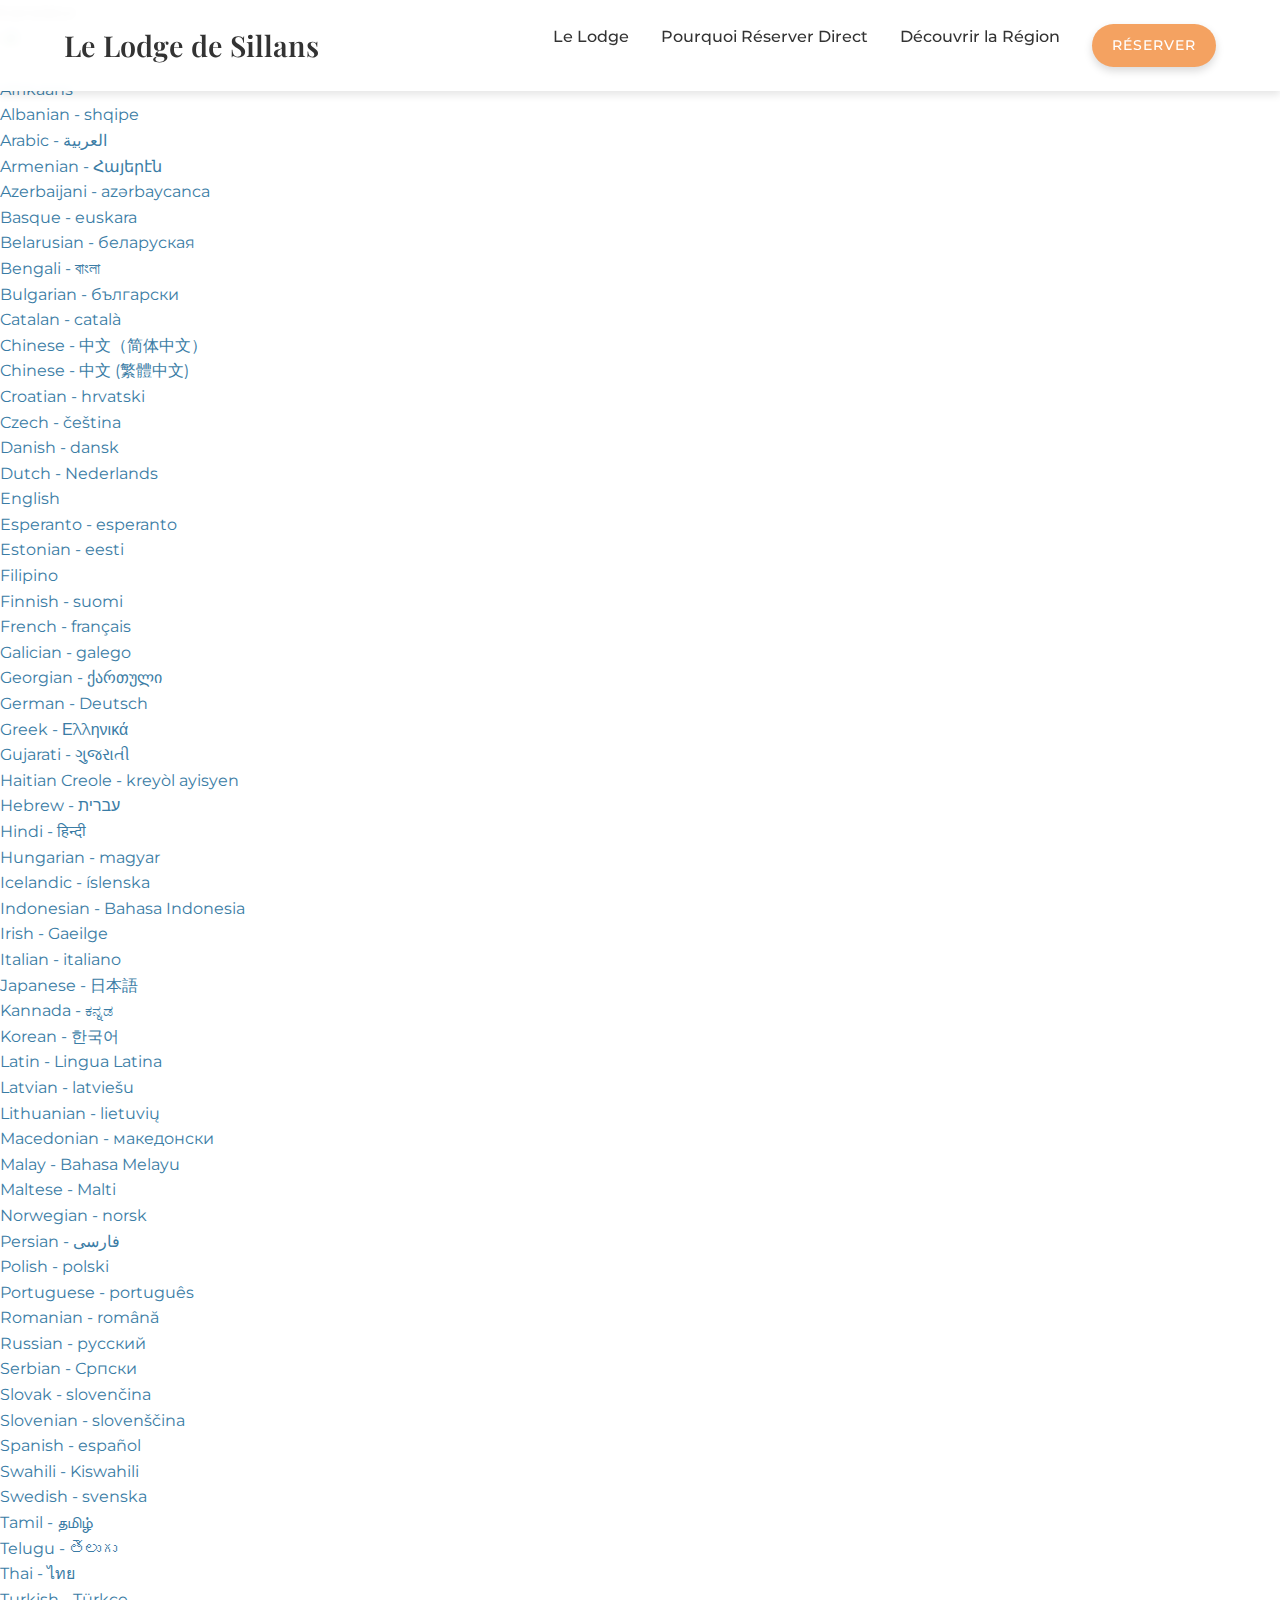
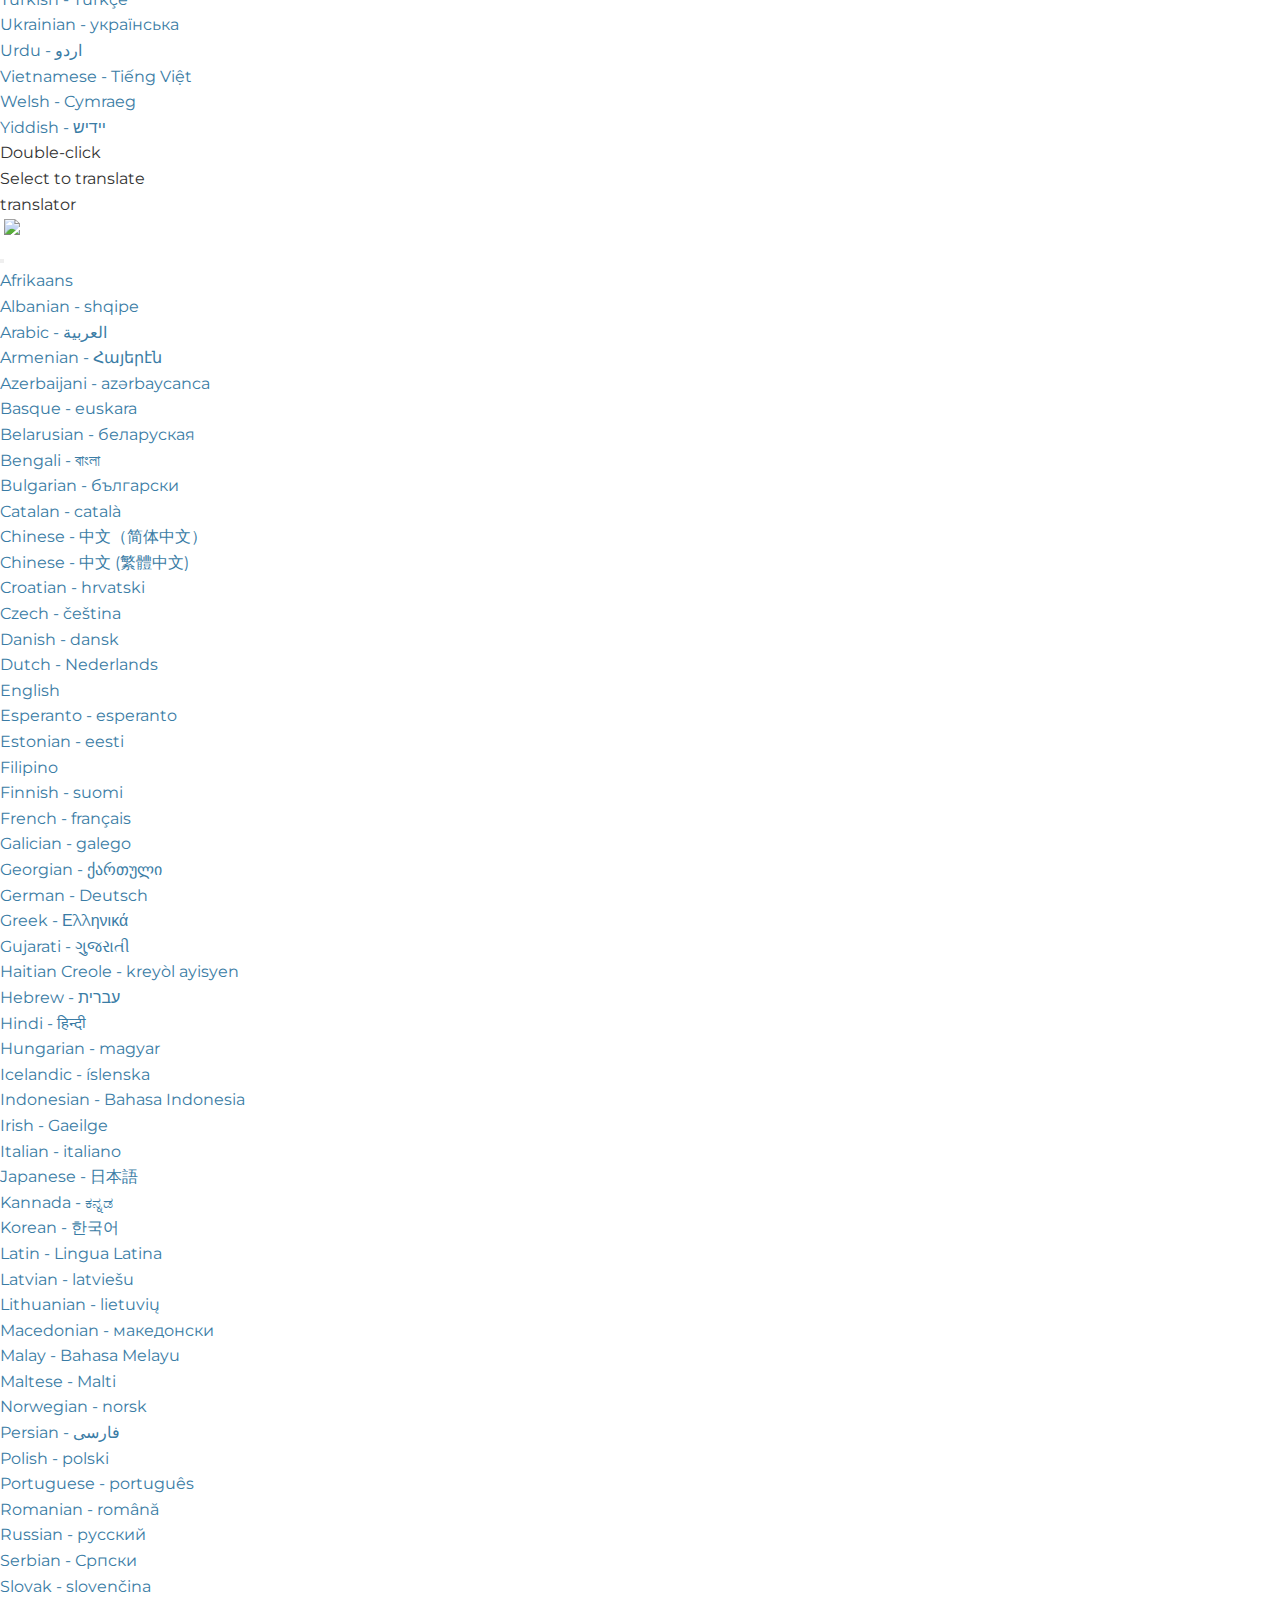
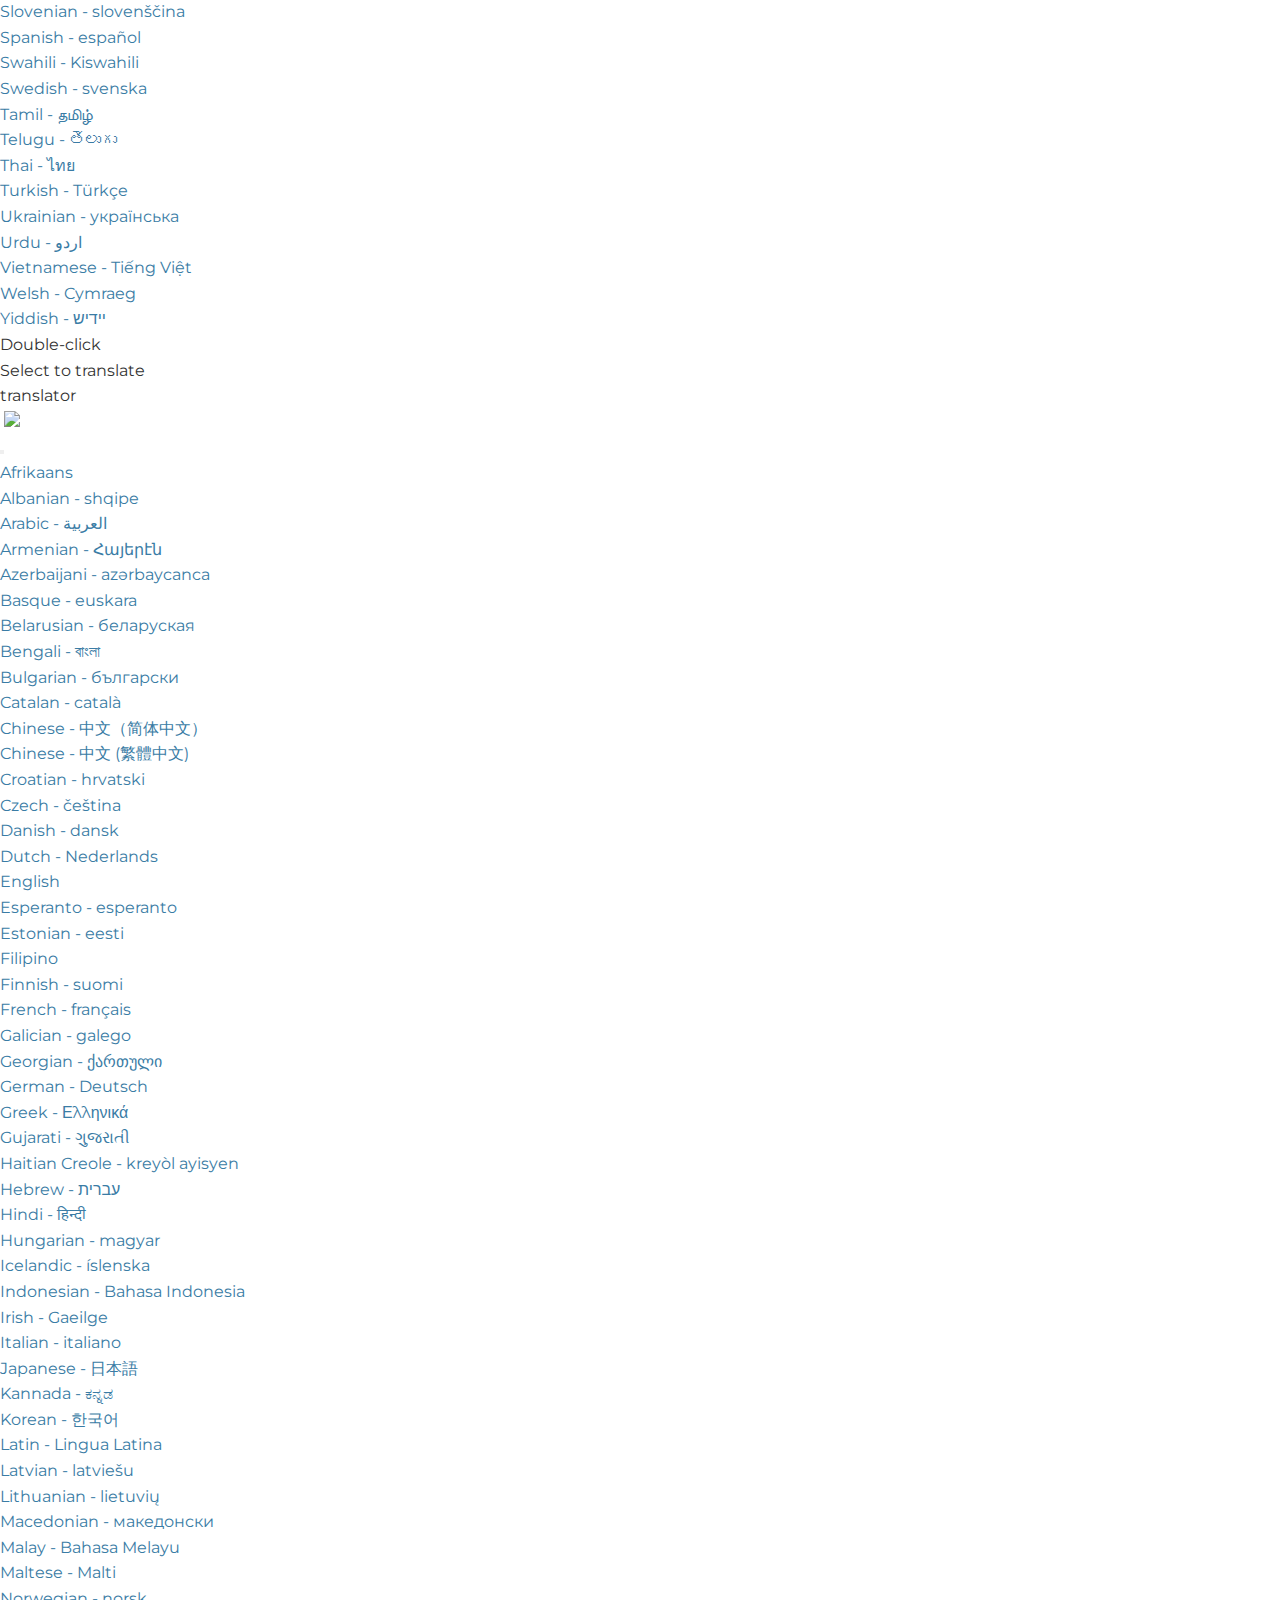
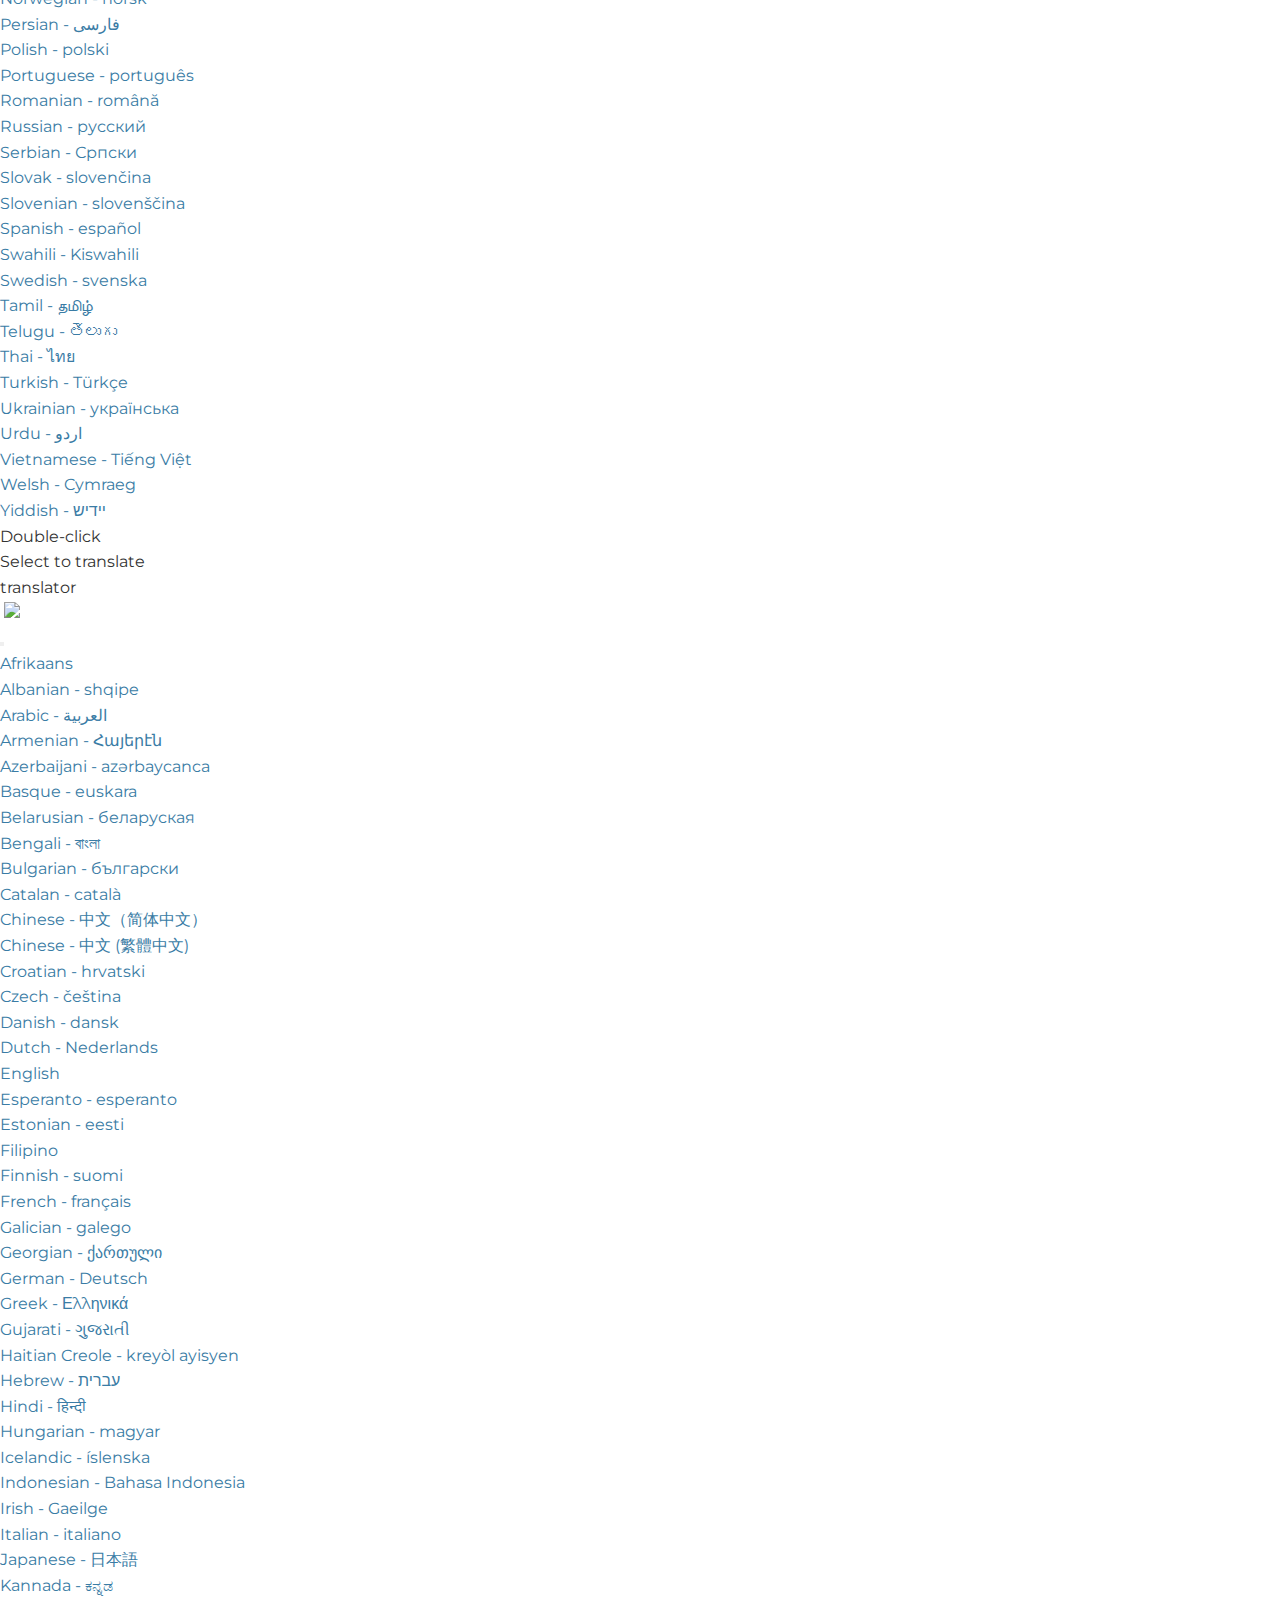
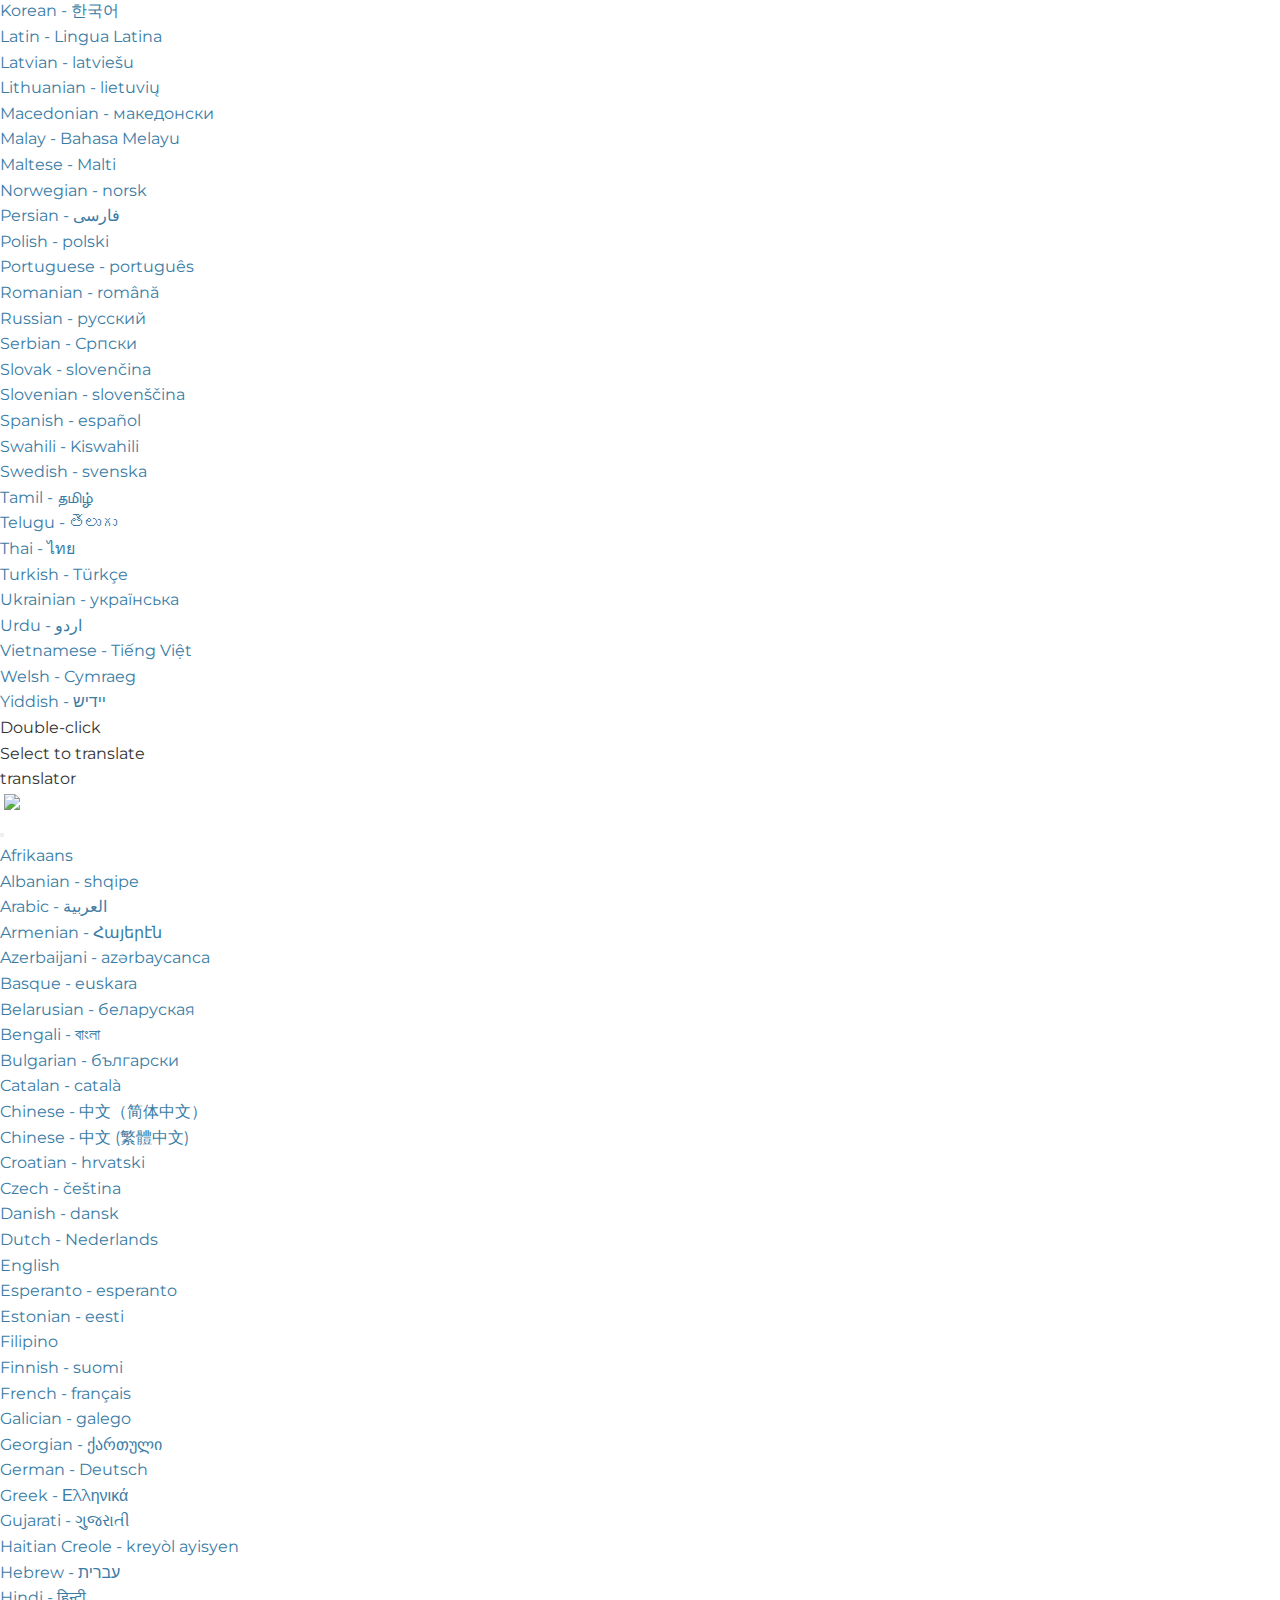
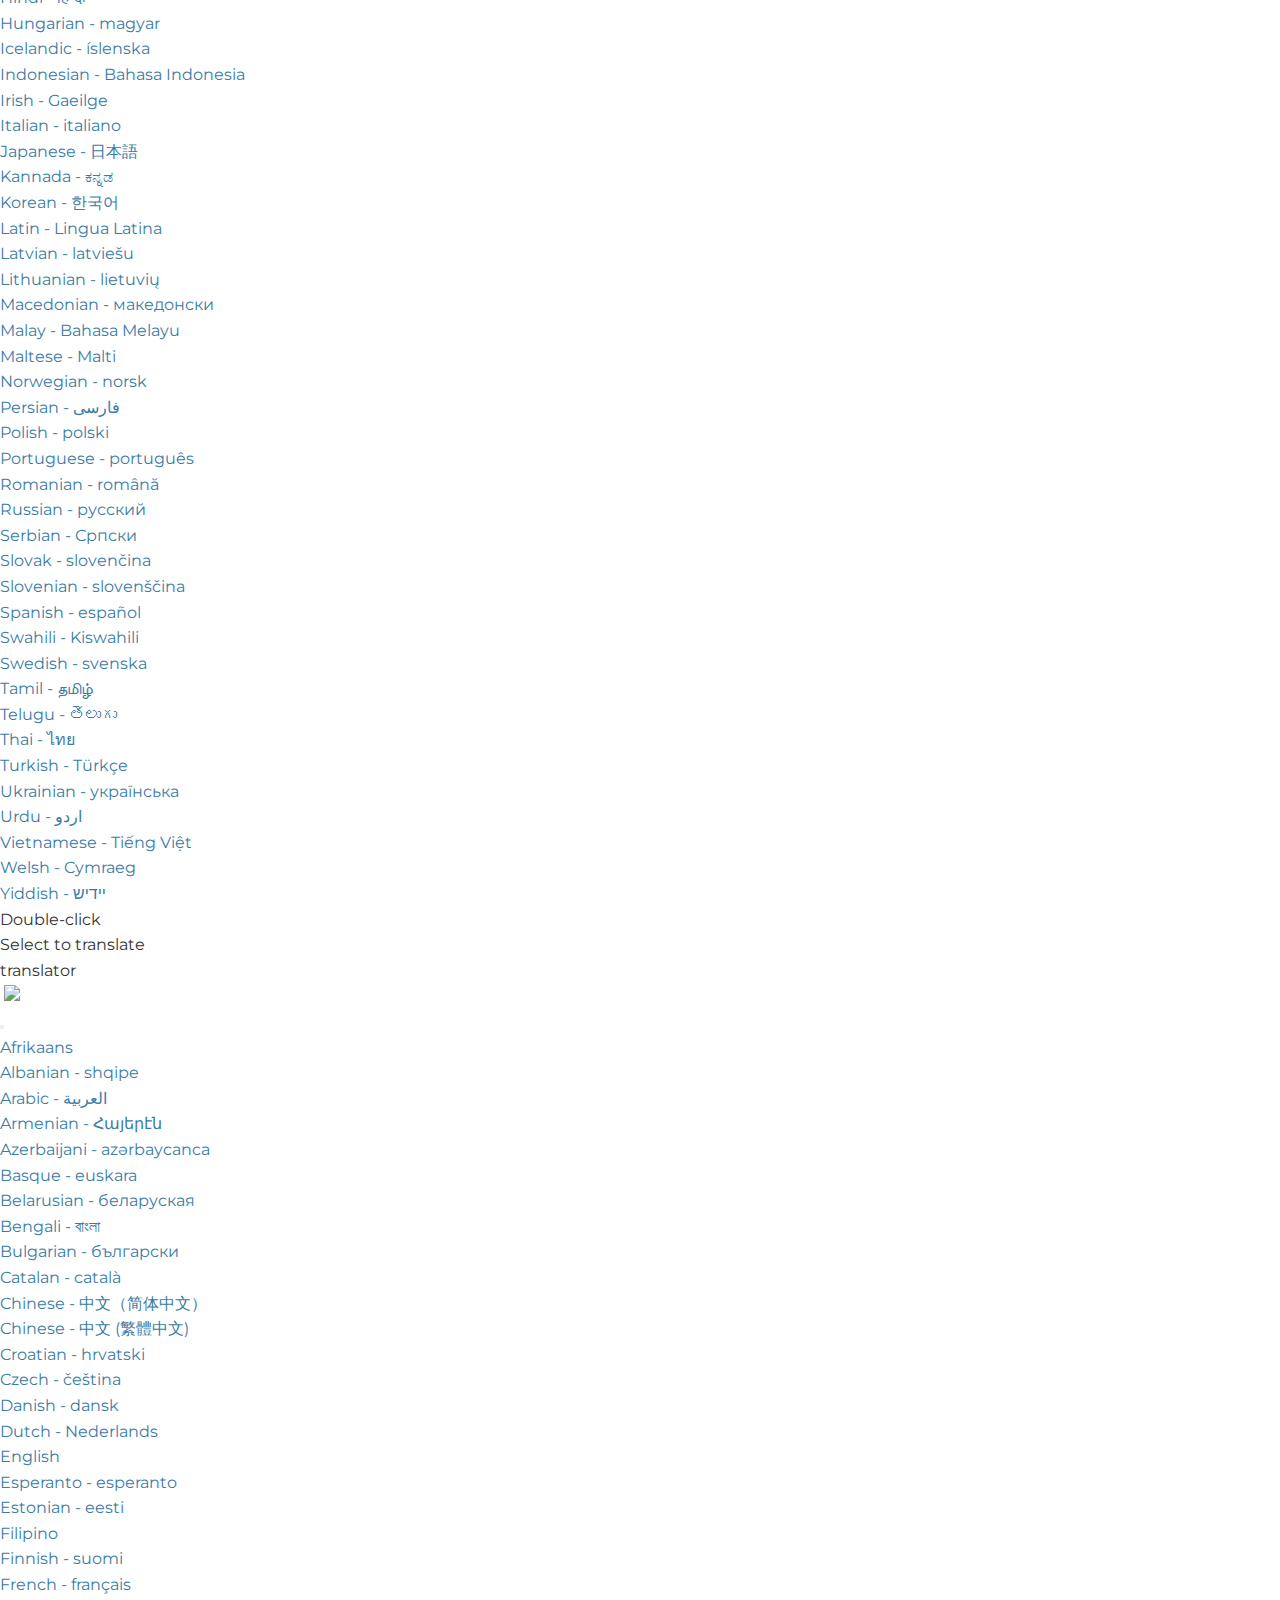
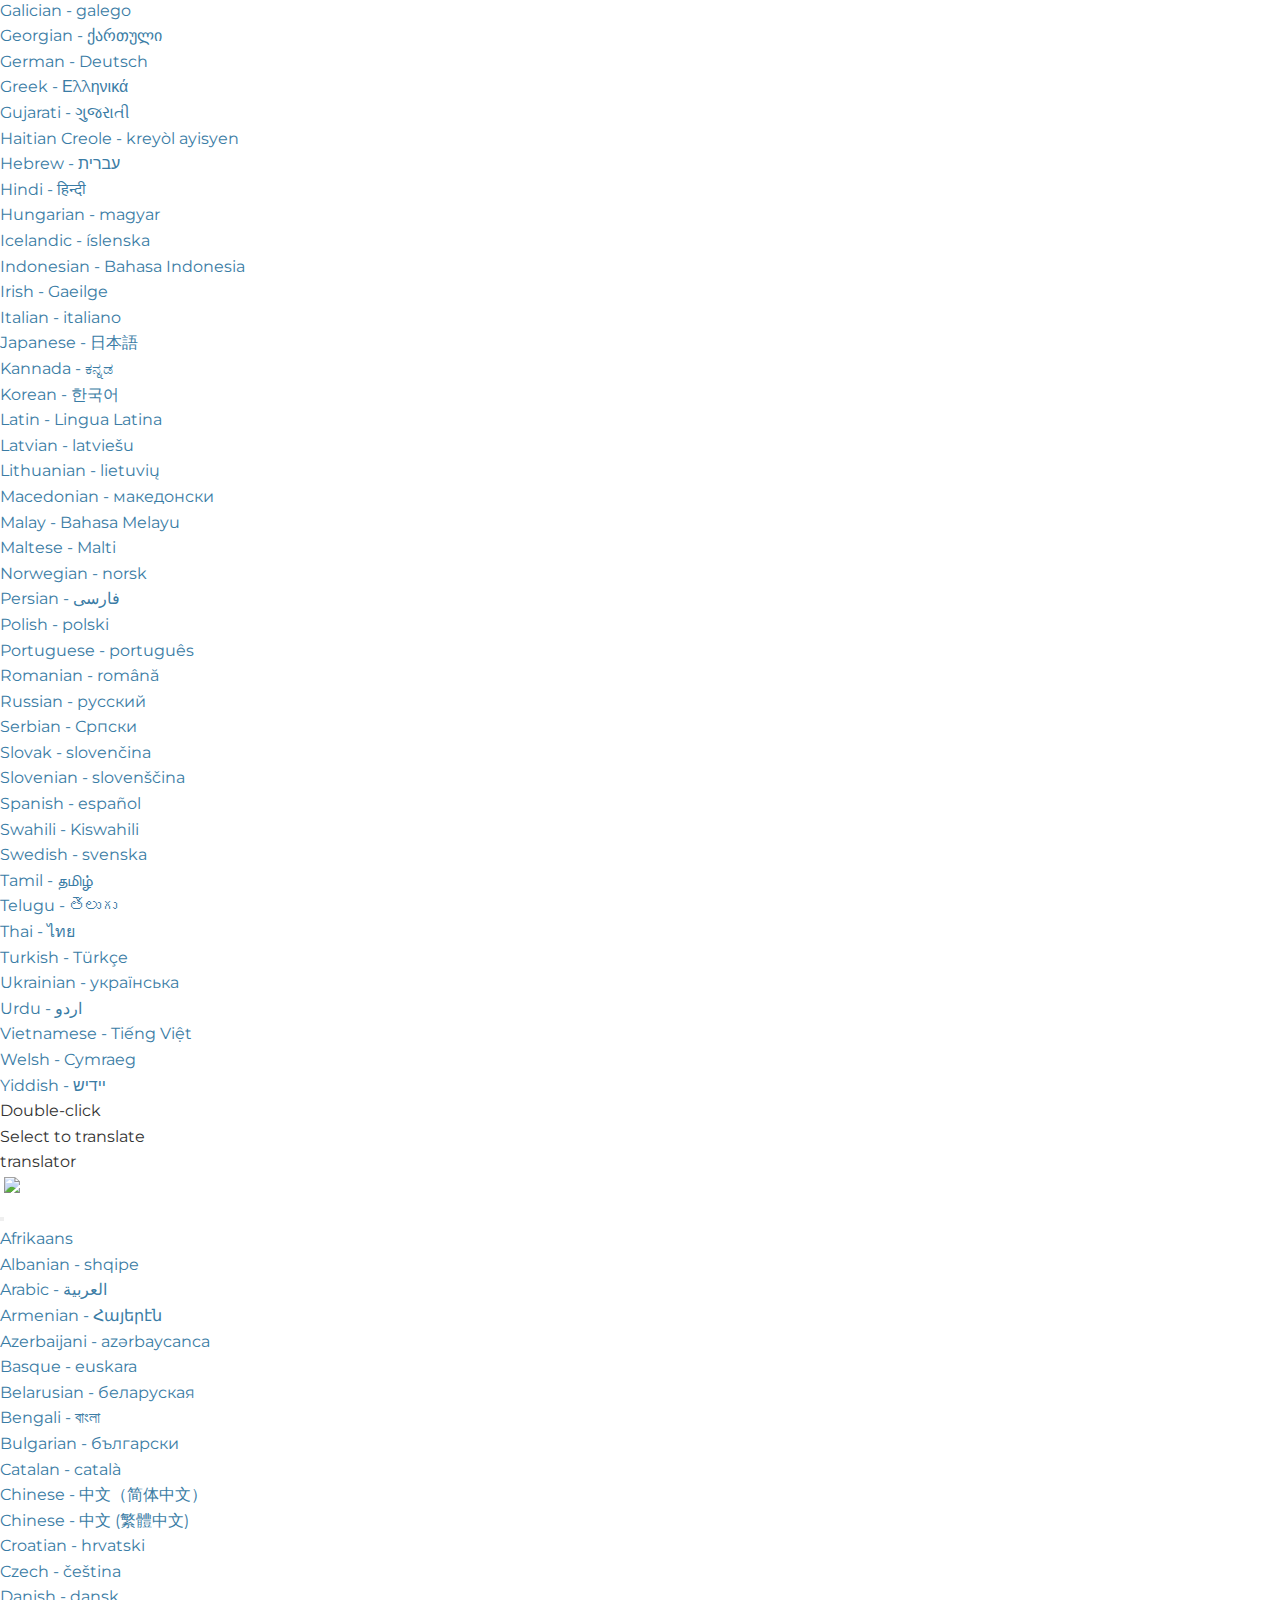
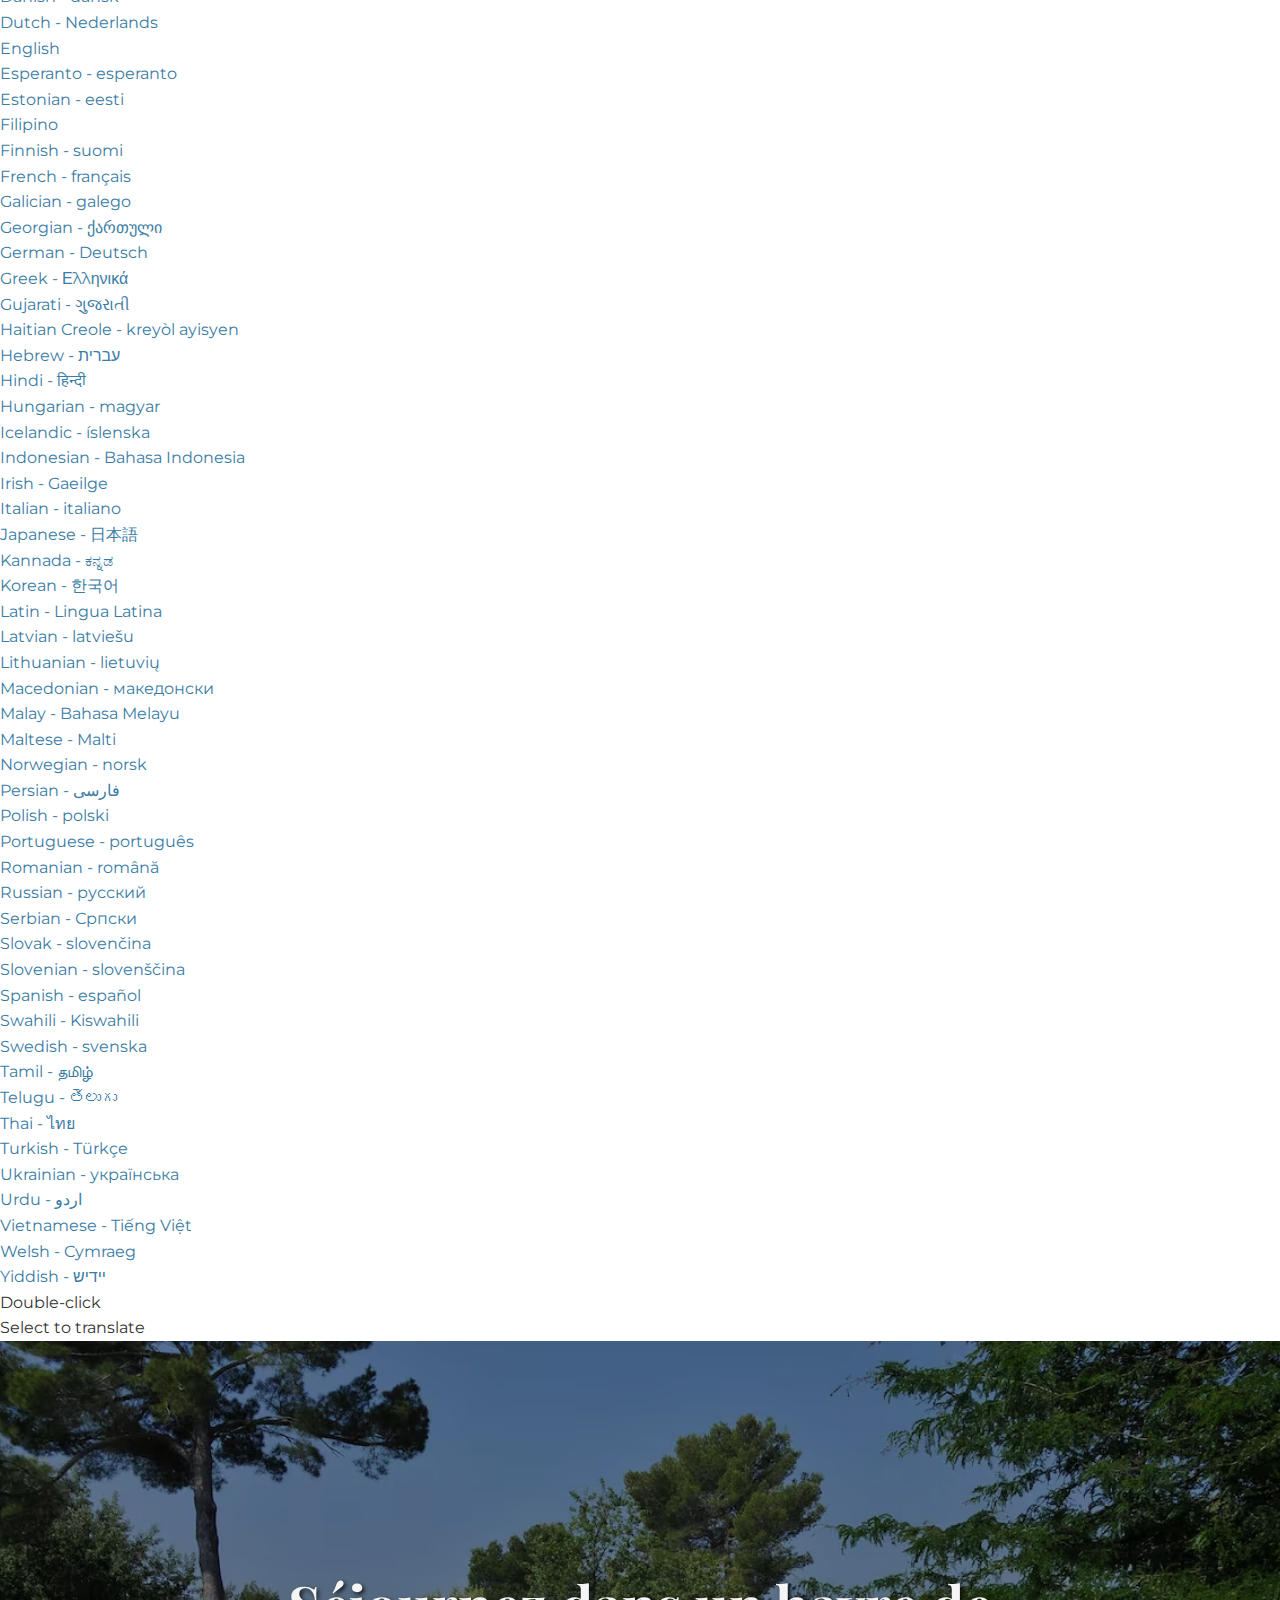
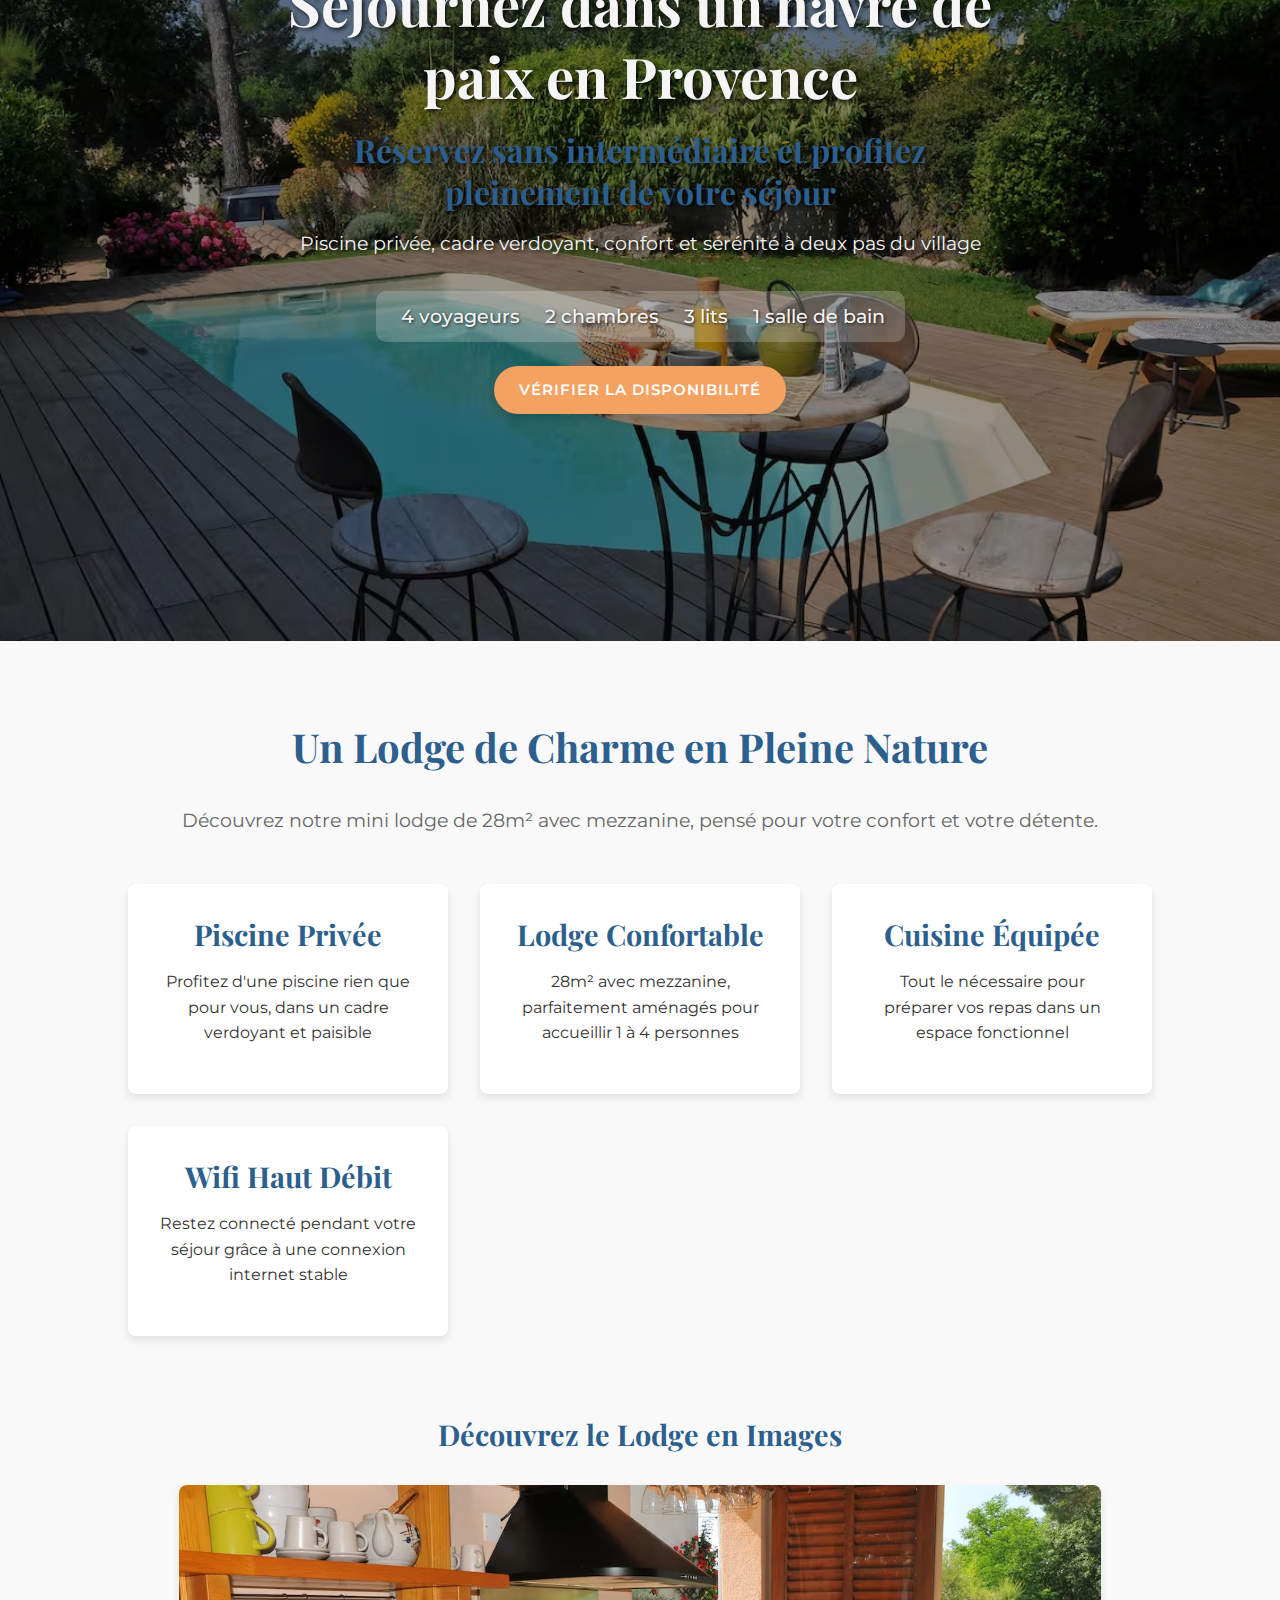
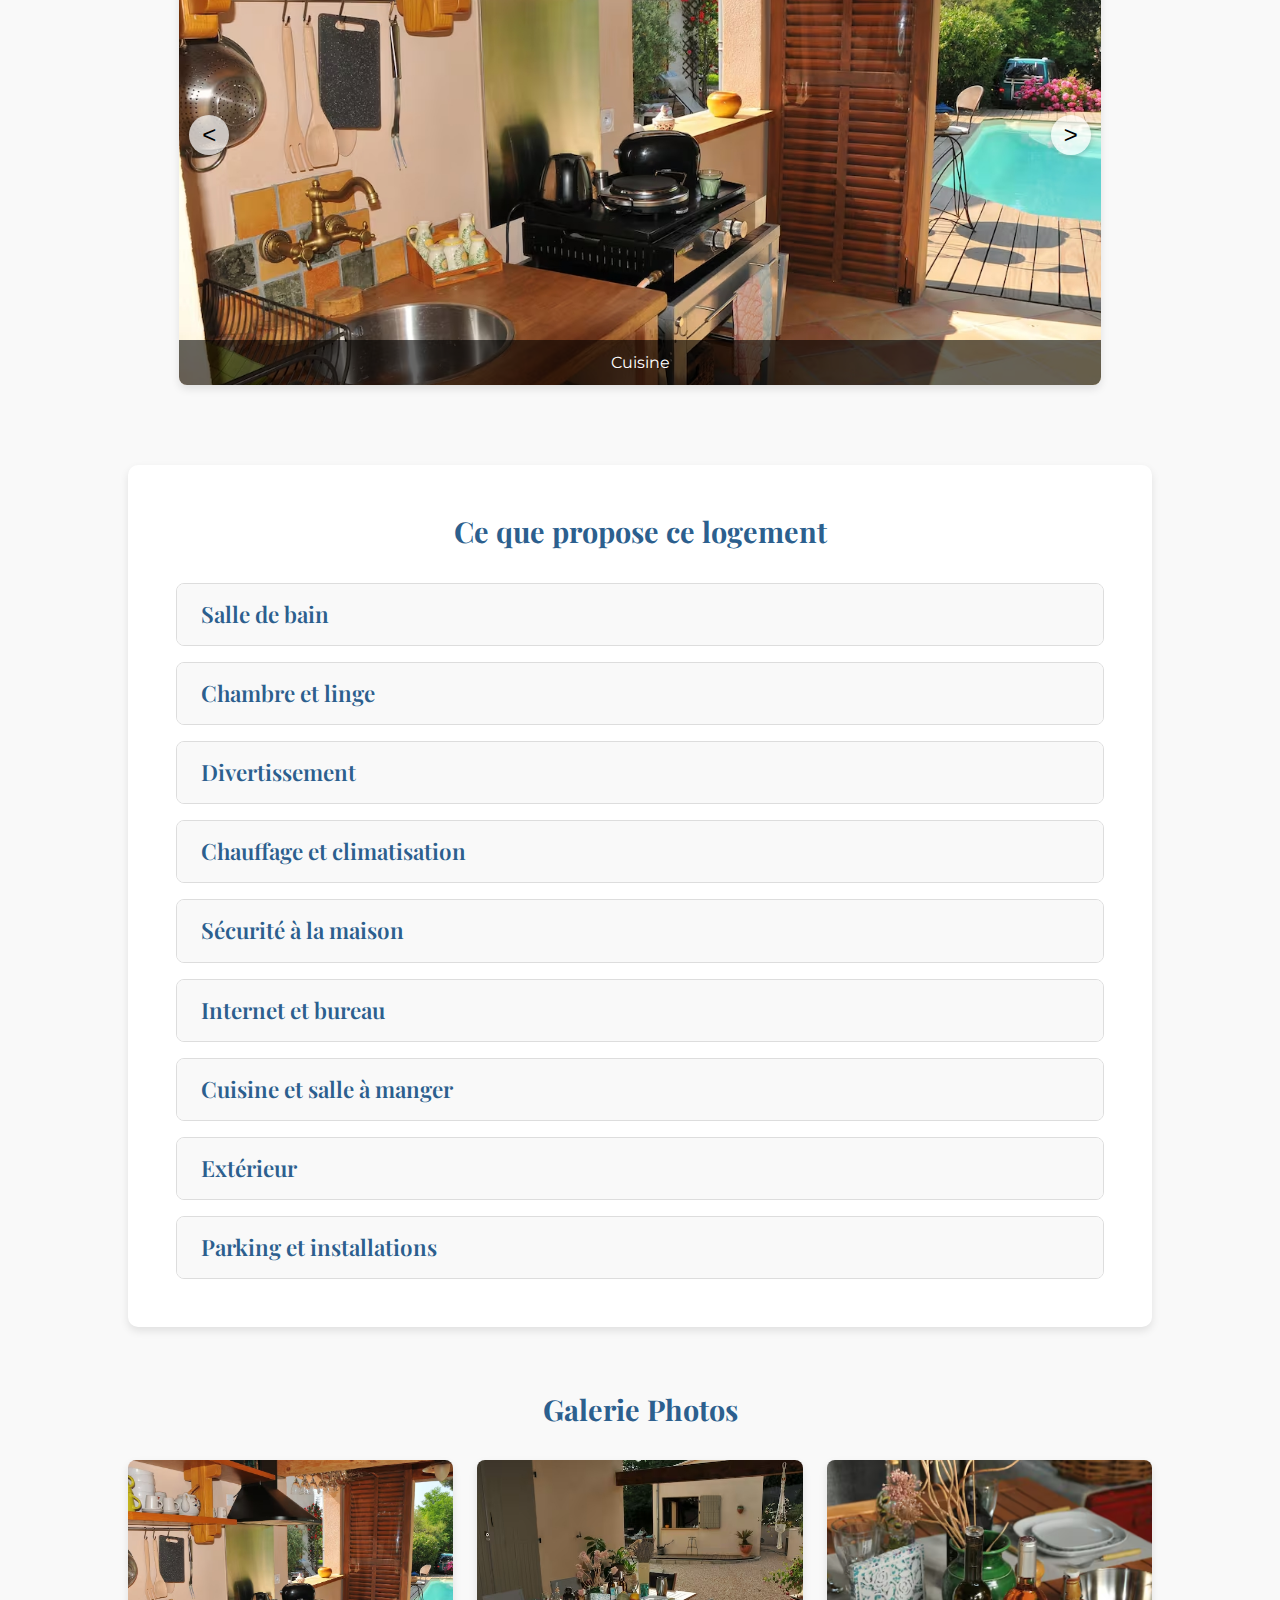
==== commit 6e2b2268: "Révision des éléments de l'interface utilisateur dans index.html, mise à jour des images avec de nou" ====
--- a/index.html
+++ b/index.html
@@ -749,323 +749,8 @@
                             </span>
                         </div>
                     </div>
-                </div><span class="translate-button-mtz hidden_translate blue"></span><audio class="audio-for-speech" src=""></audio><div class="translate-tooltip-mtz blue sm-root translate hidden_translate">
-                    <div class="header-wrapper">
-                        <div class="header-controls">
-                            <span class="sound-translate"></span>
-                            <span class="copy blue"></span>
-                            <span class="settings-translator"></span>
-                        </div>
-                        <div class="header-title">translator</div>
-                        <div class="translate-icons">
-                            <img class="from" src="">
-                            <img class="translate-arrow" src="chrome-extension://bebmphofpgkhclocdbgomhnjcpelbenh/images/right-arrow.png">
-                            <div class="translate_to_dropdown">
-                                <button class="dropbtn dropdown-toggle" type="button" id="dropdownMenuButton1" aria-expanded="false"></button>
-                                <ul class="dropdown-content-wrapper languageSelector blue">
-                                    <li><a class="dropdown-item" data-lang="af">Afrikaans</a></li>
-                                    <li><a class="dropdown-item" data-lang="sq">Albanian - shqipe</a></li>
-                                    <li><a class="dropdown-item" data-lang="ar">Arabic - ‎‫العربية‬‎</a></li>
-                                    <li><a class="dropdown-item" data-lang="hy">Armenian - Հայերէն</a></li>
-                                    <li><a class="dropdown-item" data-lang="az">Azerbaijani - azərbaycanca</a></li>
-                                    <li><a class="dropdown-item" data-lang="eu">Basque - euskara</a></li>
-                                    <li><a class="dropdown-item" data-lang="be">Belarusian - беларуская</a></li>
-                                    <li><a class="dropdown-item" data-lang="bn">Bengali - বাংলা</a></li>
-                                    <li><a class="dropdown-item" data-lang="bg">Bulgarian - български</a></li>
-                                    <li><a class="dropdown-item" data-lang="ca">Catalan - català</a></li>
-                                    <li><a class="dropdown-item" data-lang="zh-CN">Chinese - 中文（简体中文）</a></li>
-                                    <li><a class="dropdown-item" data-lang="zh-TW">Chinese - 中文 (繁體中文)</a></li>
-                                    <li><a class="dropdown-item" data-lang="hr">Croatian - hrvatski</a></li>
-                                    <li><a class="dropdown-item" data-lang="cs">Czech - čeština</a></li>
-                                    <li><a class="dropdown-item" data-lang="da">Danish - dansk</a></li>
-                                    <li><a class="dropdown-item" data-lang="nl">Dutch - Nederlands</a></li>
-                                    <li><a class="dropdown-item" data-lang="en">English</a></li>
-                                    <li><a class="dropdown-item" data-lang="eo">Esperanto - esperanto</a></li>
-                                    <li><a class="dropdown-item" data-lang="et">Estonian - eesti</a></li>
-                                    <li><a class="dropdown-item" data-lang="tl">Filipino</a></li>
-                                    <li><a class="dropdown-item" data-lang="fi">Finnish - suomi</a></li>
-                                    <li><a class="dropdown-item" data-lang="fr">French - français</a></li>
-                                    <li><a class="dropdown-item" data-lang="gl">Galician - galego</a></li>
-                                    <li><a class="dropdown-item" data-lang="ka">Georgian - ქართული</a></li>
-                                    <li><a class="dropdown-item" data-lang="de">German - Deutsch</a></li>
-                                    <li><a class="dropdown-item" data-lang="el">Greek - Ελληνικά</a></li>
-                                    <li><a class="dropdown-item" data-lang="gu">Gujarati - ગુજરાતી</a></li>
-                                    <li><a class="dropdown-item" data-lang="ht">Haitian Creole - kreyòl ayisyen</a></li>
-                                    <li><a class="dropdown-item" data-lang="iw">Hebrew - ‎‫עברית‬‎</a></li>
-                                    <li><a class="dropdown-item" data-lang="hi">Hindi - हिन्दी</a></li>
-                                    <li><a class="dropdown-item" data-lang="hu">Hungarian - magyar</a></li>
-                                    <li><a class="dropdown-item" data-lang="is">Icelandic - íslenska</a></li>
-                                    <li><a class="dropdown-item" data-lang="id">Indonesian - Bahasa Indonesia</a></li>
-                                    <li><a class="dropdown-item" data-lang="ga">Irish - Gaeilge</a></li>
-                                    <li><a class="dropdown-item" data-lang="it">Italian - italiano</a></li>
-                                    <li><a class="dropdown-item" data-lang="ja">Japanese - 日本語</a></li>
-                                    <li><a class="dropdown-item" data-lang="kn">Kannada - ಕನ್ನಡ</a></li>
-                                    <li><a class="dropdown-item" data-lang="ko">Korean - 한국어</a></li>
-                                    <li><a class="dropdown-item" data-lang="la">Latin - Lingua Latina</a></li>
-                                    <li><a class="dropdown-item" data-lang="lv">Latvian - latviešu</a></li>
-                                    <li><a class="dropdown-item" data-lang="lt">Lithuanian - lietuvių</a></li>
-                                    <li><a class="dropdown-item" data-lang="mk">Macedonian - македонски</a></li>
-                                    <li><a class="dropdown-item" data-lang="ms">Malay - Bahasa Melayu</a></li>
-                                    <li><a class="dropdown-item" data-lang="mt">Maltese - Malti</a></li>
-                                    <li><a class="dropdown-item" data-lang="no">Norwegian - norsk</a></li>
-                                    <li><a class="dropdown-item" data-lang="fa">Persian - ‎‫فارسی‬‎</a></li>
-                                    <li><a class="dropdown-item" data-lang="pl">Polish - polski</a></li>
-                                    <li><a class="dropdown-item" data-lang="pt">Portuguese - português</a></li>
-                                    <li><a class="dropdown-item" data-lang="ro">Romanian - română</a></li>
-                                    <li><a class="dropdown-item" data-lang="ru">Russian - русский</a></li>
-                                    <li><a class="dropdown-item" data-lang="sr">Serbian - Српски</a></li>
-                                    <li><a class="dropdown-item" data-lang="sk">Slovak - slovenčina</a></li>
-                                    <li><a class="dropdown-item" data-lang="sl">Slovenian - slovenščina</a></li>
-                                    <li><a class="dropdown-item" data-lang="es">Spanish - español</a></li>
-                                    <li><a class="dropdown-item" data-lang="sw">Swahili - Kiswahili</a></li>
-                                    <li><a class="dropdown-item" data-lang="sv">Swedish - svenska</a></li>
-                                    <li><a class="dropdown-item" data-lang="ta">Tamil - தமிழ்</a></li>
-                                    <li><a class="dropdown-item" data-lang="te">Telugu - తెలుగు</a></li>
-                                    <li><a class="dropdown-item" data-lang="th">Thai - ไทย</a></li>
-                                    <li><a class="dropdown-item" data-lang="tr">Turkish - Türkçe</a></li>
-                                    <li><a class="dropdown-item" data-lang="uk">Ukrainian - українська</a></li>
-                                    <li><a class="dropdown-item" data-lang="ur">Urdu - ‎‫اردو‬‎</a></li>
-                                    <li><a class="dropdown-item" data-lang="vi">Vietnamese - Tiếng Việt</a></li>
-                                    <li><a class="dropdown-item" data-lang="cy">Welsh - Cymraeg</a></li>
-                                    <li><a class="dropdown-item" data-lang="yi">Yiddish - יידיש</a></li>
-                            </ul>
-                          </div>
-                        </div>
-                    </div>
-                    <div class="translated-text">
-                        <div id="translator-words" class="words"></div>
-                        <div class="sentences blue"></div>
-                    </div>
-                    <div class="trans_controls">
-                        <div class="trans_controls__control-wrapper double_click">
-                            <span class="trans_controls__toggle dbl-click active" data-store="double_click">
-                                <div class="trans_controls__inner-circle"></div>
-                            </span>
-                            <span class="trans_controls__description">
-                            Double-click
-                            </span>
-                        </div>
-                        <div class="trans_controls__control-wrapper selection">
-                            <span class="trans_controls__toggle icon-trans " data-store="icon_trans">
-                                <div class="trans_controls__inner-circle"></div>
-                            </span>
-                            <span class="trans_controls__description">
-                            Select to translate
-                            </span>
-                        </div>
-                    </div>
-                </div><span class="translate-button-mtz hidden_translate blue"></span><audio class="audio-for-speech" src=""></audio><div class="translate-tooltip-mtz blue sm-root translate hidden_translate">
-                    <div class="header-wrapper">
-                        <div class="header-controls">
-                            <span class="sound-translate"></span>
-                            <span class="copy blue"></span>
-                            <span class="settings-translator"></span>
-                        </div>
-                        <div class="header-title">translator</div>
-                        <div class="translate-icons">
-                            <img class="from" src="">
-                            <img class="translate-arrow" src="chrome-extension://bebmphofpgkhclocdbgomhnjcpelbenh/images/right-arrow.png">
-                            <div class="translate_to_dropdown">
-                                <button class="dropbtn dropdown-toggle" type="button" id="dropdownMenuButton1" aria-expanded="false"></button>
-                                <ul class="dropdown-content-wrapper languageSelector blue">
-                                    <li><a class="dropdown-item" data-lang="af">Afrikaans</a></li>
-                                    <li><a class="dropdown-item" data-lang="sq">Albanian - shqipe</a></li>
-                                    <li><a class="dropdown-item" data-lang="ar">Arabic - ‎‫العربية‬‎</a></li>
-                                    <li><a class="dropdown-item" data-lang="hy">Armenian - Հայերէն</a></li>
-                                    <li><a class="dropdown-item" data-lang="az">Azerbaijani - azərbaycanca</a></li>
-                                    <li><a class="dropdown-item" data-lang="eu">Basque - euskara</a></li>
-                                    <li><a class="dropdown-item" data-lang="be">Belarusian - беларуская</a></li>
-                                    <li><a class="dropdown-item" data-lang="bn">Bengali - বাংলা</a></li>
-                                    <li><a class="dropdown-item" data-lang="bg">Bulgarian - български</a></li>
-                                    <li><a class="dropdown-item" data-lang="ca">Catalan - català</a></li>
-                                    <li><a class="dropdown-item" data-lang="zh-CN">Chinese - 中文（简体中文）</a></li>
-                                    <li><a class="dropdown-item" data-lang="zh-TW">Chinese - 中文 (繁體中文)</a></li>
-                                    <li><a class="dropdown-item" data-lang="hr">Croatian - hrvatski</a></li>
-                                    <li><a class="dropdown-item" data-lang="cs">Czech - čeština</a></li>
-                                    <li><a class="dropdown-item" data-lang="da">Danish - dansk</a></li>
-                                    <li><a class="dropdown-item" data-lang="nl">Dutch - Nederlands</a></li>
-                                    <li><a class="dropdown-item" data-lang="en">English</a></li>
-                                    <li><a class="dropdown-item" data-lang="eo">Esperanto - esperanto</a></li>
-                                    <li><a class="dropdown-item" data-lang="et">Estonian - eesti</a></li>
-                                    <li><a class="dropdown-item" data-lang="tl">Filipino</a></li>
-                                    <li><a class="dropdown-item" data-lang="fi">Finnish - suomi</a></li>
-                                    <li><a class="dropdown-item" data-lang="fr">French - français</a></li>
-                                    <li><a class="dropdown-item" data-lang="gl">Galician - galego</a></li>
-                                    <li><a class="dropdown-item" data-lang="ka">Georgian - ქართული</a></li>
-                                    <li><a class="dropdown-item" data-lang="de">German - Deutsch</a></li>
-                                    <li><a class="dropdown-item" data-lang="el">Greek - Ελληνικά</a></li>
-                                    <li><a class="dropdown-item" data-lang="gu">Gujarati - ગુજરાતી</a></li>
-                                    <li><a class="dropdown-item" data-lang="ht">Haitian Creole - kreyòl ayisyen</a></li>
-                                    <li><a class="dropdown-item" data-lang="iw">Hebrew - ‎‫עברית‬‎</a></li>
-                                    <li><a class="dropdown-item" data-lang="hi">Hindi - हिन्दी</a></li>
-                                    <li><a class="dropdown-item" data-lang="hu">Hungarian - magyar</a></li>
-                                    <li><a class="dropdown-item" data-lang="is">Icelandic - íslenska</a></li>
-                                    <li><a class="dropdown-item" data-lang="id">Indonesian - Bahasa Indonesia</a></li>
-                                    <li><a class="dropdown-item" data-lang="ga">Irish - Gaeilge</a></li>
-                                    <li><a class="dropdown-item" data-lang="it">Italian - italiano</a></li>
-                                    <li><a class="dropdown-item" data-lang="ja">Japanese - 日本語</a></li>
-                                    <li><a class="dropdown-item" data-lang="kn">Kannada - ಕನ್ನಡ</a></li>
-                                    <li><a class="dropdown-item" data-lang="ko">Korean - 한국어</a></li>
-                                    <li><a class="dropdown-item" data-lang="la">Latin - Lingua Latina</a></li>
-                                    <li><a class="dropdown-item" data-lang="lv">Latvian - latviešu</a></li>
-                                    <li><a class="dropdown-item" data-lang="lt">Lithuanian - lietuvių</a></li>
-                                    <li><a class="dropdown-item" data-lang="mk">Macedonian - македонски</a></li>
-                                    <li><a class="dropdown-item" data-lang="ms">Malay - Bahasa Melayu</a></li>
-                                    <li><a class="dropdown-item" data-lang="mt">Maltese - Malti</a></li>
-                                    <li><a class="dropdown-item" data-lang="no">Norwegian - norsk</a></li>
-                                    <li><a class="dropdown-item" data-lang="fa">Persian - ‎‫فارسی‬‎</a></li>
-                                    <li><a class="dropdown-item" data-lang="pl">Polish - polski</a></li>
-                                    <li><a class="dropdown-item" data-lang="pt">Portuguese - português</a></li>
-                                    <li><a class="dropdown-item" data-lang="ro">Romanian - română</a></li>
-                                    <li><a class="dropdown-item" data-lang="ru">Russian - русский</a></li>
-                                    <li><a class="dropdown-item" data-lang="sr">Serbian - Српски</a></li>
-                                    <li><a class="dropdown-item" data-lang="sk">Slovak - slovenčina</a></li>
-                                    <li><a class="dropdown-item" data-lang="sl">Slovenian - slovenščina</a></li>
-                                    <li><a class="dropdown-item" data-lang="es">Spanish - español</a></li>
-                                    <li><a class="dropdown-item" data-lang="sw">Swahili - Kiswahili</a></li>
-                                    <li><a class="dropdown-item" data-lang="sv">Swedish - svenska</a></li>
-                                    <li><a class="dropdown-item" data-lang="ta">Tamil - தமிழ்</a></li>
-                                    <li><a class="dropdown-item" data-lang="te">Telugu - తెలుగు</a></li>
-                                    <li><a class="dropdown-item" data-lang="th">Thai - ไทย</a></li>
-                                    <li><a class="dropdown-item" data-lang="tr">Turkish - Türkçe</a></li>
-                                    <li><a class="dropdown-item" data-lang="uk">Ukrainian - українська</a></li>
-                                    <li><a class="dropdown-item" data-lang="ur">Urdu - ‎‫اردو‬‎</a></li>
-                                    <li><a class="dropdown-item" data-lang="vi">Vietnamese - Tiếng Việt</a></li>
-                                    <li><a class="dropdown-item" data-lang="cy">Welsh - Cymraeg</a></li>
-                                    <li><a class="dropdown-item" data-lang="yi">Yiddish - יידיש</a></li>
-                            </ul>
-                          </div>
-                        </div>
-                    </div>
-                    <div class="translated-text">
-                        <div id="translator-words" class="words"></div>
-                        <div class="sentences blue"></div>
-                    </div>
-                    <div class="trans_controls">
-                        <div class="trans_controls__control-wrapper double_click">
-                            <span class="trans_controls__toggle dbl-click active" data-store="double_click">
-                                <div class="trans_controls__inner-circle"></div>
-                            </span>
-                            <span class="trans_controls__description">
-                            Double-click
-                            </span>
-                        </div>
-                        <div class="trans_controls__control-wrapper selection">
-                            <span class="trans_controls__toggle icon-trans " data-store="icon_trans">
-                                <div class="trans_controls__inner-circle"></div>
-                            </span>
-                            <span class="trans_controls__description">
-                            Select to translate
-                            </span>
-                        </div>
-                    </div>
-                </div><span class="translate-button-mtz hidden_translate blue"></span><audio class="audio-for-speech" src=""></audio><div class="translate-tooltip-mtz blue sm-root translate hidden_translate">
-                    <div class="header-wrapper">
-                        <div class="header-controls">
-                            <span class="sound-translate"></span>
-                            <span class="copy blue"></span>
-                            <span class="settings-translator"></span>
-                        </div>
-                        <div class="header-title">translator</div>
-                        <div class="translate-icons">
-                            <img class="from" src="">
-                            <img class="translate-arrow" src="chrome-extension://bebmphofpgkhclocdbgomhnjcpelbenh/images/right-arrow.png">
-                            <div class="translate_to_dropdown">
-                                <button class="dropbtn dropdown-toggle" type="button" id="dropdownMenuButton1" aria-expanded="false"></button>
-                                <ul class="dropdown-content-wrapper languageSelector blue">
-                                    <li><a class="dropdown-item" data-lang="af">Afrikaans</a></li>
-                                    <li><a class="dropdown-item" data-lang="sq">Albanian - shqipe</a></li>
-                                    <li><a class="dropdown-item" data-lang="ar">Arabic - ‎‫العربية‬‎</a></li>
-                                    <li><a class="dropdown-item" data-lang="hy">Armenian - Հայերէն</a></li>
-                                    <li><a class="dropdown-item" data-lang="az">Azerbaijani - azərbaycanca</a></li>
-                                    <li><a class="dropdown-item" data-lang="eu">Basque - euskara</a></li>
-                                    <li><a class="dropdown-item" data-lang="be">Belarusian - беларуская</a></li>
-                                    <li><a class="dropdown-item" data-lang="bn">Bengali - বাংলা</a></li>
-                                    <li><a class="dropdown-item" data-lang="bg">Bulgarian - български</a></li>
-                                    <li><a class="dropdown-item" data-lang="ca">Catalan - català</a></li>
-                                    <li><a class="dropdown-item" data-lang="zh-CN">Chinese - 中文（简体中文）</a></li>
-                                    <li><a class="dropdown-item" data-lang="zh-TW">Chinese - 中文 (繁體中文)</a></li>
-                                    <li><a class="dropdown-item" data-lang="hr">Croatian - hrvatski</a></li>
-                                    <li><a class="dropdown-item" data-lang="cs">Czech - čeština</a></li>
-                                    <li><a class="dropdown-item" data-lang="da">Danish - dansk</a></li>
-                                    <li><a class="dropdown-item" data-lang="nl">Dutch - Nederlands</a></li>
-                                    <li><a class="dropdown-item" data-lang="en">English</a></li>
-                                    <li><a class="dropdown-item" data-lang="eo">Esperanto - esperanto</a></li>
-                                    <li><a class="dropdown-item" data-lang="et">Estonian - eesti</a></li>
-                                    <li><a class="dropdown-item" data-lang="tl">Filipino</a></li>
-                                    <li><a class="dropdown-item" data-lang="fi">Finnish - suomi</a></li>
-                                    <li><a class="dropdown-item" data-lang="fr">French - français</a></li>
-                                    <li><a class="dropdown-item" data-lang="gl">Galician - galego</a></li>
-                                    <li><a class="dropdown-item" data-lang="ka">Georgian - ქართული</a></li>
-                                    <li><a class="dropdown-item" data-lang="de">German - Deutsch</a></li>
-                                    <li><a class="dropdown-item" data-lang="el">Greek - Ελληνικά</a></li>
-                                    <li><a class="dropdown-item" data-lang="gu">Gujarati - ગુજરાતી</a></li>
-                                    <li><a class="dropdown-item" data-lang="ht">Haitian Creole - kreyòl ayisyen</a></li>
-                                    <li><a class="dropdown-item" data-lang="iw">Hebrew - ‎‫עברית‬‎</a></li>
-                                    <li><a class="dropdown-item" data-lang="hi">Hindi - हिन्दी</a></li>
-                                    <li><a class="dropdown-item" data-lang="hu">Hungarian - magyar</a></li>
-                                    <li><a class="dropdown-item" data-lang="is">Icelandic - íslenska</a></li>
-                                    <li><a class="dropdown-item" data-lang="id">Indonesian - Bahasa Indonesia</a></li>
-                                    <li><a class="dropdown-item" data-lang="ga">Irish - Gaeilge</a></li>
-                                    <li><a class="dropdown-item" data-lang="it">Italian - italiano</a></li>
-                                    <li><a class="dropdown-item" data-lang="ja">Japanese - 日本語</a></li>
-                                    <li><a class="dropdown-item" data-lang="kn">Kannada - ಕನ್ನಡ</a></li>
-                                    <li><a class="dropdown-item" data-lang="ko">Korean - 한국어</a></li>
-                                    <li><a class="dropdown-item" data-lang="la">Latin - Lingua Latina</a></li>
-                                    <li><a class="dropdown-item" data-lang="lv">Latvian - latviešu</a></li>
-                                    <li><a class="dropdown-item" data-lang="lt">Lithuanian - lietuvių</a></li>
-                                    <li><a class="dropdown-item" data-lang="mk">Macedonian - македонски</a></li>
-                                    <li><a class="dropdown-item" data-lang="ms">Malay - Bahasa Melayu</a></li>
-                                    <li><a class="dropdown-item" data-lang="mt">Maltese - Malti</a></li>
-                                    <li><a class="dropdown-item" data-lang="no">Norwegian - norsk</a></li>
-                                    <li><a class="dropdown-item" data-lang="fa">Persian - ‎‫فارسی‬‎</a></li>
-                                    <li><a class="dropdown-item" data-lang="pl">Polish - polski</a></li>
-                                    <li><a class="dropdown-item" data-lang="pt">Portuguese - português</a></li>
-                                    <li><a class="dropdown-item" data-lang="ro">Romanian - română</a></li>
-                                    <li><a class="dropdown-item" data-lang="ru">Russian - русский</a></li>
-                                    <li><a class="dropdown-item" data-lang="sr">Serbian - Српски</a></li>
-                                    <li><a class="dropdown-item" data-lang="sk">Slovak - slovenčina</a></li>
-                                    <li><a class="dropdown-item" data-lang="sl">Slovenian - slovenščina</a></li>
-                                    <li><a class="dropdown-item" data-lang="es">Spanish - español</a></li>
-                                    <li><a class="dropdown-item" data-lang="sw">Swahili - Kiswahili</a></li>
-                                    <li><a class="dropdown-item" data-lang="sv">Swedish - svenska</a></li>
-                                    <li><a class="dropdown-item" data-lang="ta">Tamil - தமிழ்</a></li>
-                                    <li><a class="dropdown-item" data-lang="te">Telugu - తెలుగు</a></li>
-                                    <li><a class="dropdown-item" data-lang="th">Thai - ไทย</a></li>
-                                    <li><a class="dropdown-item" data-lang="tr">Turkish - Türkçe</a></li>
-                                    <li><a class="dropdown-item" data-lang="uk">Ukrainian - українська</a></li>
-                                    <li><a class="dropdown-item" data-lang="ur">Urdu - ‎‫اردو‬‎</a></li>
-                                    <li><a class="dropdown-item" data-lang="vi">Vietnamese - Tiếng Việt</a></li>
-                                    <li><a class="dropdown-item" data-lang="cy">Welsh - Cymraeg</a></li>
-                                    <li><a class="dropdown-item" data-lang="yi">Yiddish - יידיש</a></li>
-                            </ul>
-                          </div>
-                        </div>
-                    </div>
-                    <div class="translated-text">
-                        <div id="translator-words" class="words"></div>
-                        <div class="sentences blue"></div>
-                    </div>
-                    <div class="trans_controls">
-                        <div class="trans_controls__control-wrapper double_click">
-                            <span class="trans_controls__toggle dbl-click active" data-store="double_click">
-                                <div class="trans_controls__inner-circle"></div>
-                            </span>
-                            <span class="trans_controls__description">
-                            Double-click
-                            </span>
-                        </div>
-                        <div class="trans_controls__control-wrapper selection">
-                            <span class="trans_controls__toggle icon-trans " data-store="icon_trans">
-                                <div class="trans_controls__inner-circle"></div>
-                            </span>
-                            <span class="trans_controls__description">
-                            Select to translate
-                            </span>
-                        </div>
-                    </div>
                 </div><span class="translate-button-mtz hidden_translate blue"></span>
-    <header class="hero" style="background-image: url(&quot;http://localhost:8080/images/hero.jpg?t=1742750366911&quot;);">
+    <header class="hero" style="background-image: url(&quot;images/hero.jpg?t=1742766101098&quot;);">
         <div class="overlay"></div>
         <nav class="scrolled">
             <div class="logo">
@@ -1126,33 +811,33 @@
             <div class="image-carousel-container">
                 <h3>Découvrez le Lodge en Images</h3>
                 <div class="image-carousel">
-                    <div class="carousel-inner" style="width: 700%; transform: translateX(-14.2857%);">
+                    <div class="carousel-inner" style="width: 700%; transform: translateX(-28.5714%);">
                         <div class="carousel-item" style="width: 14.2857%;">
-                            <img src="images/cuisine-entiere-1.jpg?t=1742750366912" alt="Cuisine entière du lodge">
+                            <img src="images/cuisine-entiere-1.jpg?t=1742766101098" alt="Cuisine entière du lodge">
                             <div class="carousel-caption">Cuisine</div>
                         </div>
                         <div class="carousel-item" style="width: 14.2857%;">
-                            <img src="images/espace-repas-1.jpg?t=1742750366912" alt="Espace repas confortable">
+                            <img src="images/espace-repas-1.jpg?t=1742766101098" alt="Espace repas confortable">
                             <div class="carousel-caption">Espace repas</div>
                         </div>
                         <div class="carousel-item" style="width: 14.2857%;">
-                            <img src="images/chambre-1-1.jpg?t=1742750366912" alt="Chambre 1 avec deux lits simples">
+                            <img src="images/chambre-1-1.jpg?t=1742766101098" alt="Chambre 1 avec deux lits simples">
                             <div class="carousel-caption">Chambre 1 - 2 lits simples</div>
                         </div>
                         <div class="carousel-item" style="width: 14.2857%;">
-                            <img src="images/chambre-2-1.jpg?t=1742750366912" alt="Chambre 2 avec petit lit double">
+                            <img src="images/chambre-2-1.jpg?t=1742766101098" alt="Chambre 2 avec petit lit double">
                             <div class="carousel-caption">Chambre 2 - Petit lit deux places</div>
                         </div>
                         <div class="carousel-item" style="width: 14.2857%;">
-                            <img src="images/salle-de-bain-1.jpg?t=1742750366912" alt="Salle de bain moderne">
+                            <img src="images/salle-de-bain-1.jpg?t=1742766101098" alt="Salle de bain moderne">
                             <div class="carousel-caption">Salle de bain</div>
                         </div>
                         <div class="carousel-item" style="width: 14.2857%;">
-                            <img src="images/jardin-1.jpg?t=1742750366912" alt="Jardin verdoyant">
+                            <img src="images/jardin-1.jpg?t=1742766101098" alt="Jardin verdoyant">
                             <div class="carousel-caption">Jardin</div>
                         </div>
                         <div class="carousel-item" style="width: 14.2857%;">
-                            <img src="images/piscine-1.jpg?t=1742750366912" alt="Piscine privée">
+                            <img src="images/piscine-1.jpg?t=1742766101098" alt="Piscine privée">
                             <div class="carousel-caption">Piscine</div>
                         </div>
                     </div>
@@ -1302,63 +987,63 @@
                 <h3>Galerie Photos</h3>
                 <div class="gallery-grid">
                     <div class="gallery-item" data-img="images/cuisine-entiere-1.jpg">
-                        <img src="images/cuisine-entiere-1.jpg?t=1742750366912" alt="Cuisine entière du lodge">
+                        <img src="images/cuisine-entiere-1.jpg?t=1742766101098" alt="Cuisine entière du lodge">
                         <div class="gallery-caption">Cuisine </div>
                     </div>
                     <div class="gallery-item" data-img="images/espace-repas-1.jpg">
-                        <img src="images/espace-repas-1.jpg?t=1742750366912" alt="Espace repas confortable">
+                        <img src="images/espace-repas-1.jpg?t=1742766101098" alt="Espace repas confortable">
                         <div class="gallery-caption">Espace repas</div>
                     </div>
                     <div class="gallery-item" data-img="images/espace-repas-2.jpg">
-                        <img src="images/espace-repas-2.jpg?t=1742750366913" alt="Vue complémentaire de l'espace repas">
+                        <img src="images/espace-repas-2.jpg?t=1742766101098" alt="Vue complémentaire de l'espace repas">
                         <div class="gallery-caption">Espace repas</div>
                     </div>
                     <div class="gallery-item" data-img="images/chambre-1-1.jpg">
-                        <img src="images/chambre-1-1.jpg?t=1742750366913" alt="Chambre 1 avec deux lits simples">
+                        <img src="images/chambre-1-1.jpg?t=1742766101098" alt="Chambre 1 avec deux lits simples">
                         <div class="gallery-caption">Chambre 1 - 2 lits simples</div>
                     </div>
                     <div class="gallery-item" data-img="images/chambre-1-2.jpg">
-                        <img src="images/chambre-1-2.jpg?t=1742750366913" alt="Autre vue de la chambre 1">
+                        <img src="images/chambre-1-2.jpg?t=1742766101099" alt="Autre vue de la chambre 1">
                         <div class="gallery-caption">Chambre 1</div>
                     </div>
                     <div class="gallery-item" data-img="images/chambre-1-3.jpg">
-                        <img src="images/chambre-1-3.jpg?t=1742750366913" alt="Détail de la chambre 1">
+                        <img src="images/chambre-1-3.jpg?t=1742766101099" alt="Détail de la chambre 1">
                         <div class="gallery-caption">Chambre 1</div>
                     </div>
                     <div class="gallery-item" data-img="images/chambre-2-1.jpg">
-                        <img src="images/chambre-2-1.jpg?t=1742750366913" alt="Chambre 2 avec petit lit double">
+                        <img src="images/chambre-2-1.jpg?t=1742766101099" alt="Chambre 2 avec petit lit double">
                         <div class="gallery-caption">Chambre 2 - Petit lit deux places</div>
                     </div>
                     <div class="gallery-item" data-img="images/salle-de-bain-1.jpg">
-                        <img src="images/salle-de-bain-1.jpg?t=1742750366913" alt="Salle de bain moderne">
+                        <img src="images/salle-de-bain-1.jpg?t=1742766101099" alt="Salle de bain moderne">
                         <div class="gallery-caption">Salle de bain</div>
                     </div>
                     <div class="gallery-item" data-img="images/jardin-1.jpg">
-                        <img src="images/jardin-1.jpg?t=1742750366913" alt="Jardin verdoyant">
+                        <img src="images/jardin-1.jpg?t=1742766101099" alt="Jardin verdoyant">
                         <div class="gallery-caption">Jardin</div>
                     </div>
                     <div class="gallery-item" data-img="images/patio-1.jpg">
-                        <img src="images/patio-1.jpg?t=1742750366913" alt="Patio aménagé">
+                        <img src="images/patio-1.jpg?t=1742766101099" alt="Patio aménagé">
                         <div class="gallery-caption">Patio</div>
                     </div>
                     <div class="gallery-item" data-img="images/patio-2.jpg">
-                        <img src="images/patio-2.jpg?t=1742750366913" alt="Vue différente du patio">
+                        <img src="images/patio-2.jpg?t=1742766101099" alt="Vue différente du patio">
                         <div class="gallery-caption">Patio</div>
                     </div>
                     <div class="gallery-item" data-img="images/exterieur-1.jpg">
-                        <img src="images/exterieur-1.jpg?t=1742750366913" alt="Vue extérieure du lodge">
+                        <img src="images/exterieur-1.jpg?t=1742766101099" alt="Vue extérieure du lodge">
                         <div class="gallery-caption">Extérieur</div>
                     </div>
                     <div class="gallery-item" data-img="images/piscine-1.jpg">
-                        <img src="images/piscine-1.jpg?t=1742750366913" alt="Piscine privée">
+                        <img src="images/piscine-1.jpg?t=1742766101099" alt="Piscine privée">
                         <div class="gallery-caption">Piscine</div>
                     </div>
                     <div class="gallery-item" data-img="images/piscine-2.jpg">
-                        <img src="images/piscine-2.jpg?t=1742750366913" alt="Vue différente de la piscine">
+                        <img src="images/piscine-2.jpg?t=1742766101099" alt="Vue différente de la piscine">
                         <div class="gallery-caption">Piscine</div>
                     </div>
                     <div class="gallery-item" data-img="images/piscine-3.jpg">
-                        <img src="images/piscine-3.jpg?t=1742750366913" alt="Vue complémentaire de la piscine">
+                        <img src="images/piscine-3.jpg?t=1742766101099" alt="Vue complémentaire de la piscine">
                         <div class="gallery-caption">Piscine</div>
                     </div>
                 </div>
@@ -1411,7 +1096,7 @@
                 <h3>Votre Hôte Superhost</h3>
                 <div class="host-card">
                     <div class="host-image">
-                        <img src="images/host.jpg?t=1742750366913" alt="Éric, votre hôte">
+                        <img src="images/host.jpg?t=1742766101099" alt="Éric, votre hôte">
                     </div>
                     <div class="host-details">
                         <h4>Éric</h4>
@@ -1434,7 +1119,7 @@
                     <h3>Découvrez les Alentours</h3>
                     <div class="activity-cards">
                         <div class="activity-card">
-                            <img src="images/cascade-1.jpg?t=1742750366914" alt="Cascade de Sillans">
+                            <img src="images/cascade-1.jpg?t=1742766101099" alt="Cascade de Sillans">
                             <h4>Cascade de Sillans</h4>
                             <p>À seulement 10 minutes à pied, découvrez cette magnifique chute d'eau de 42 mètres de haut.</p>
                         </div>
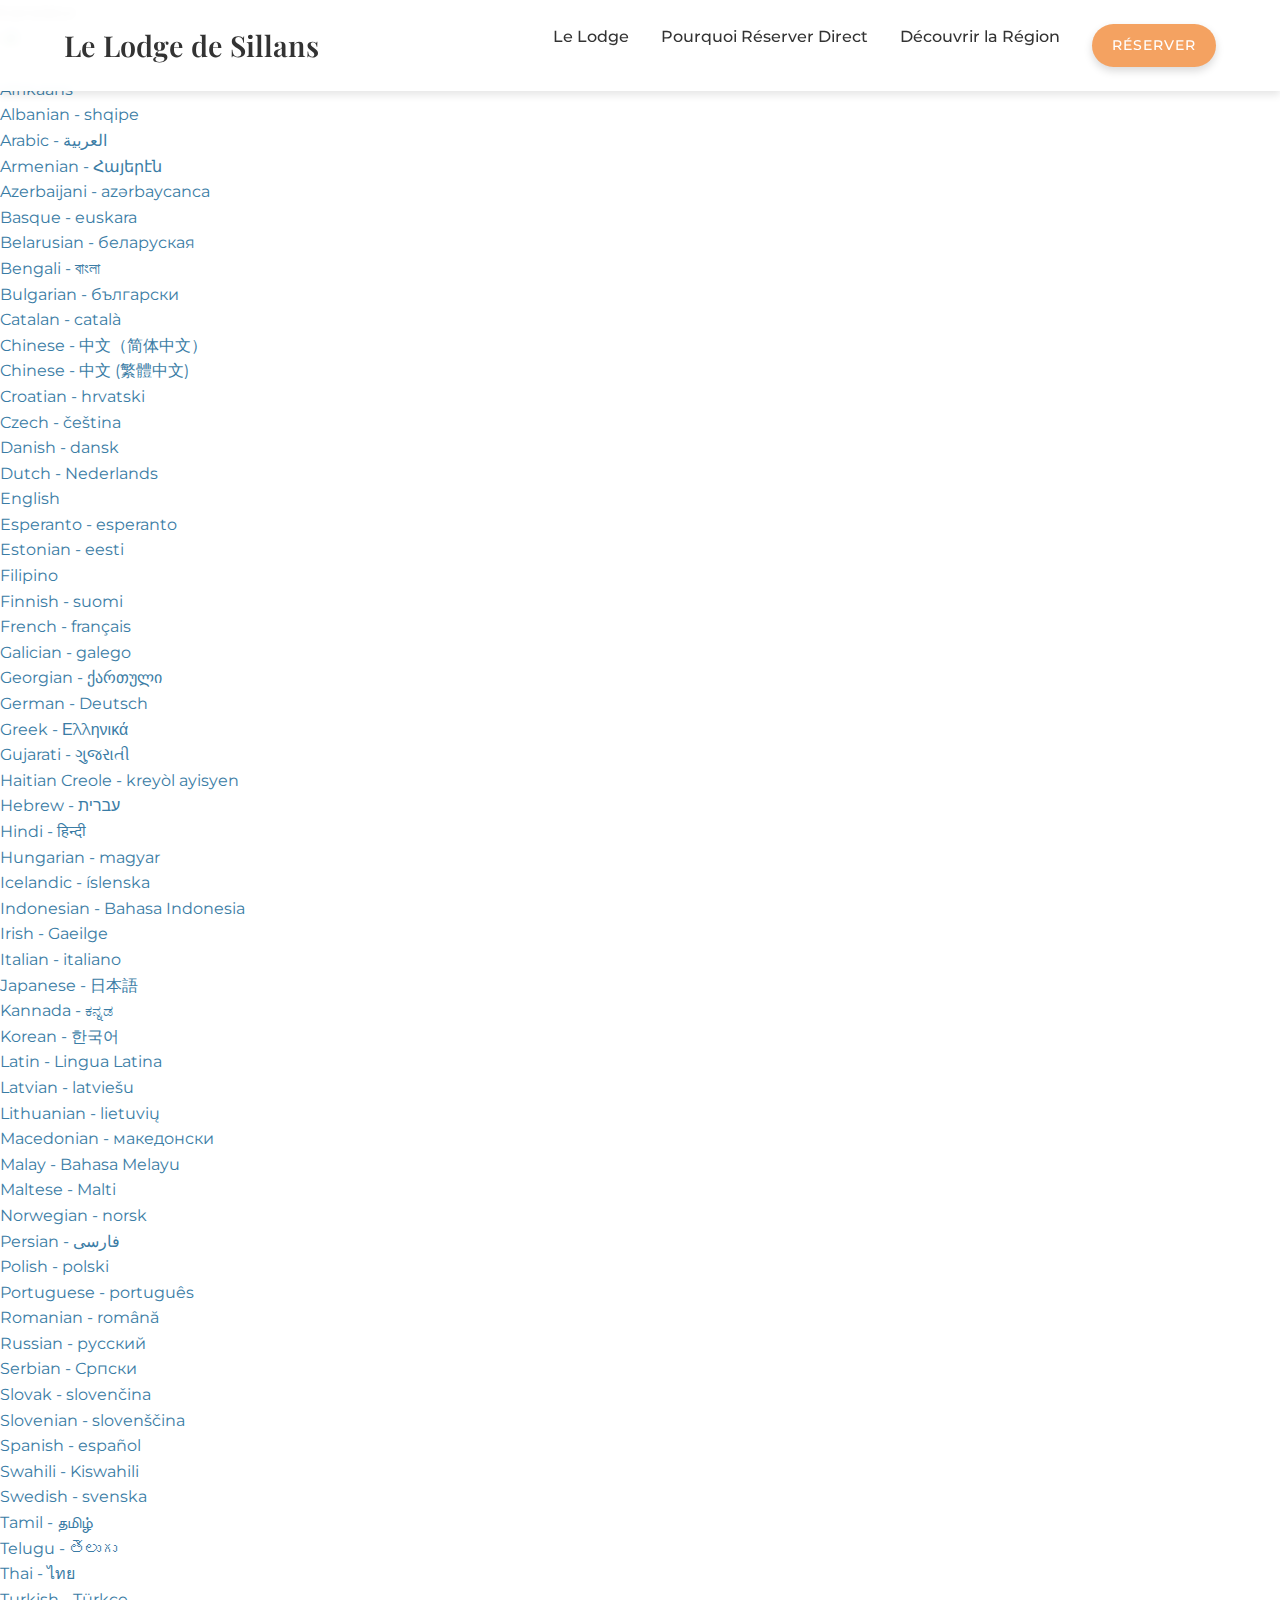
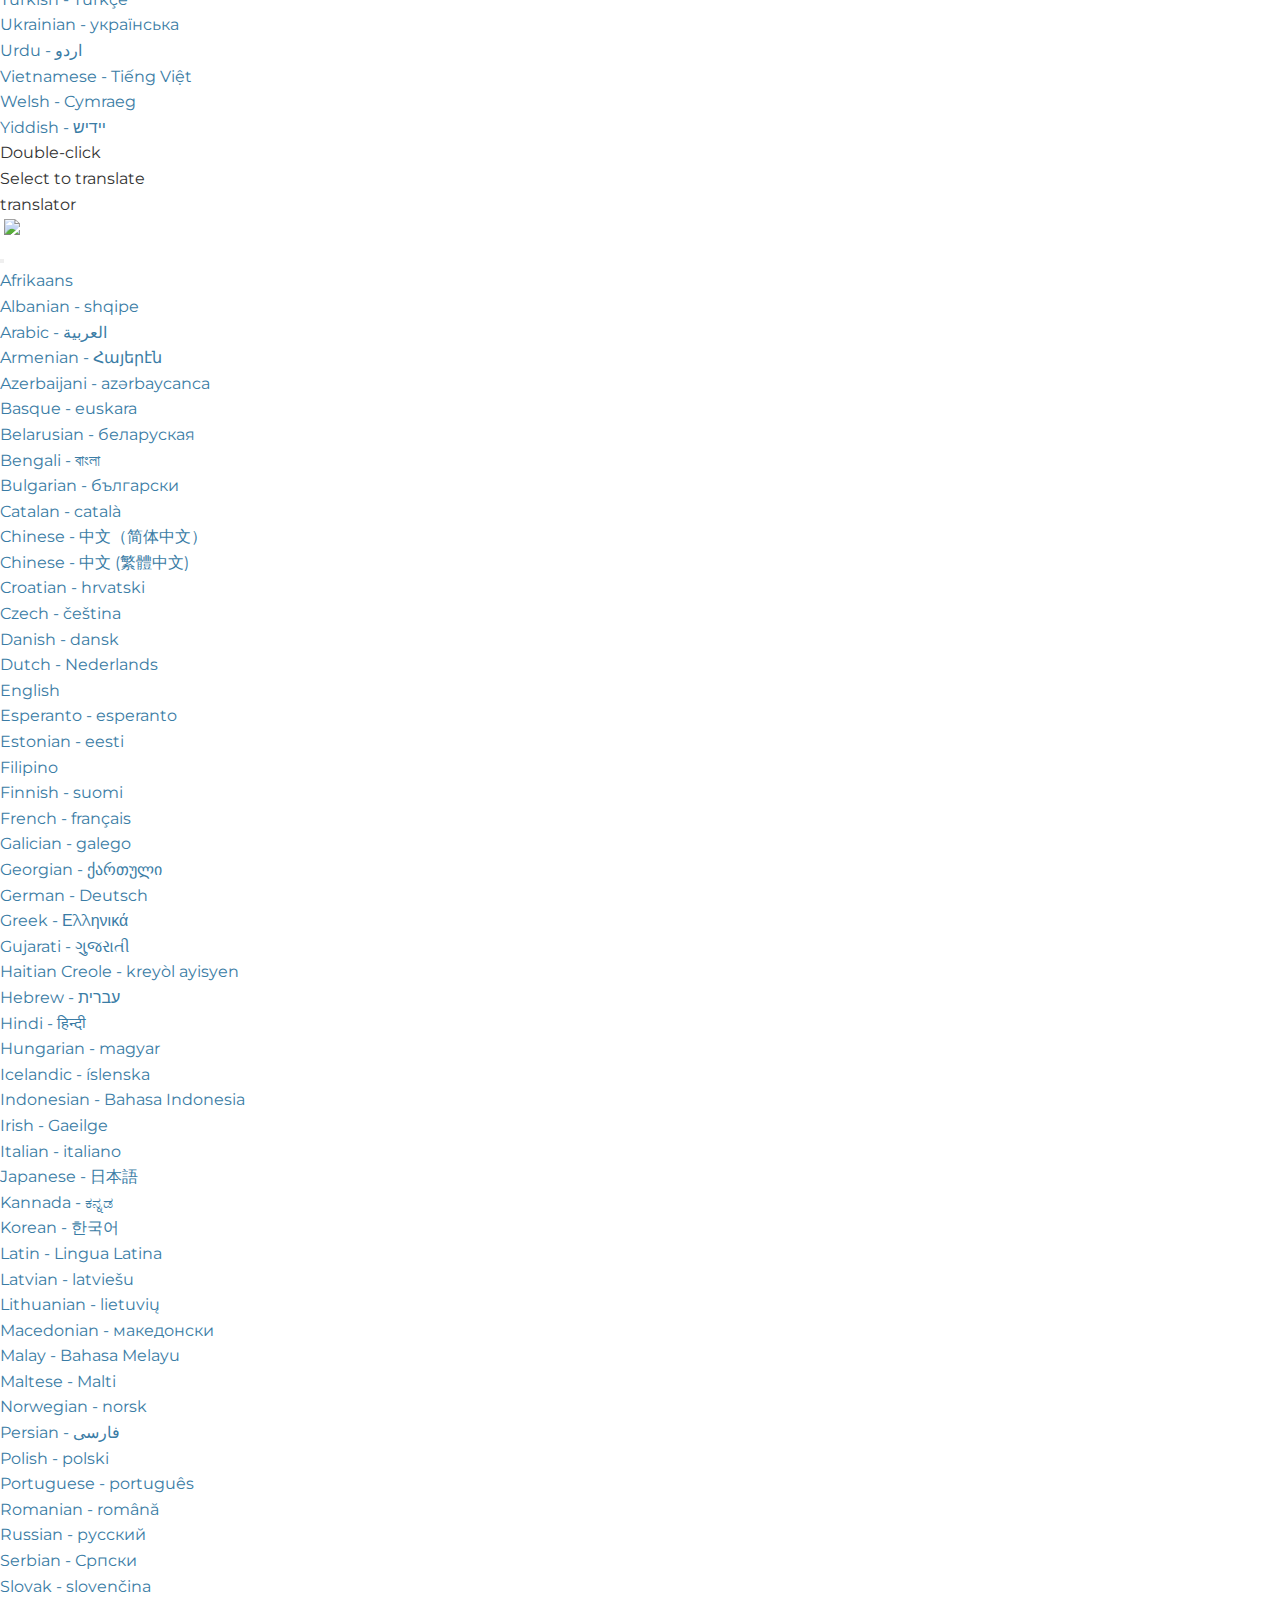
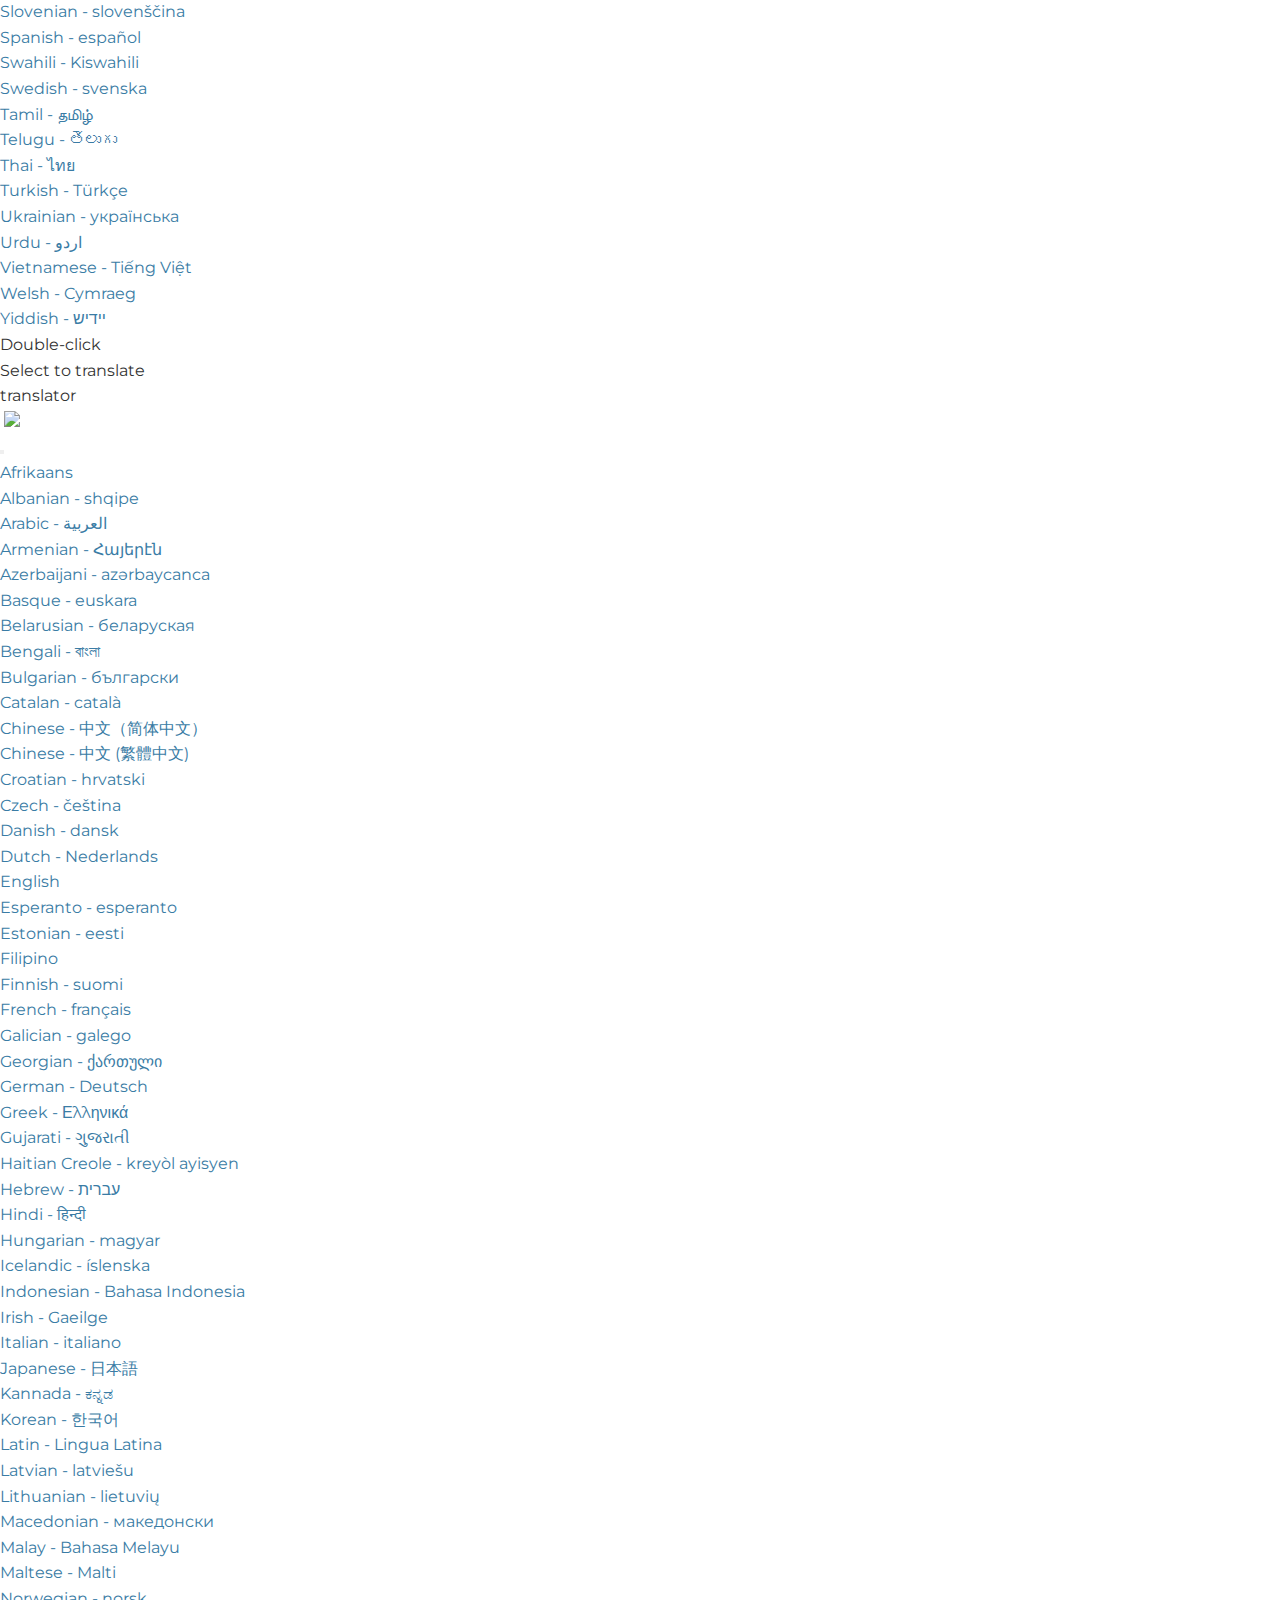
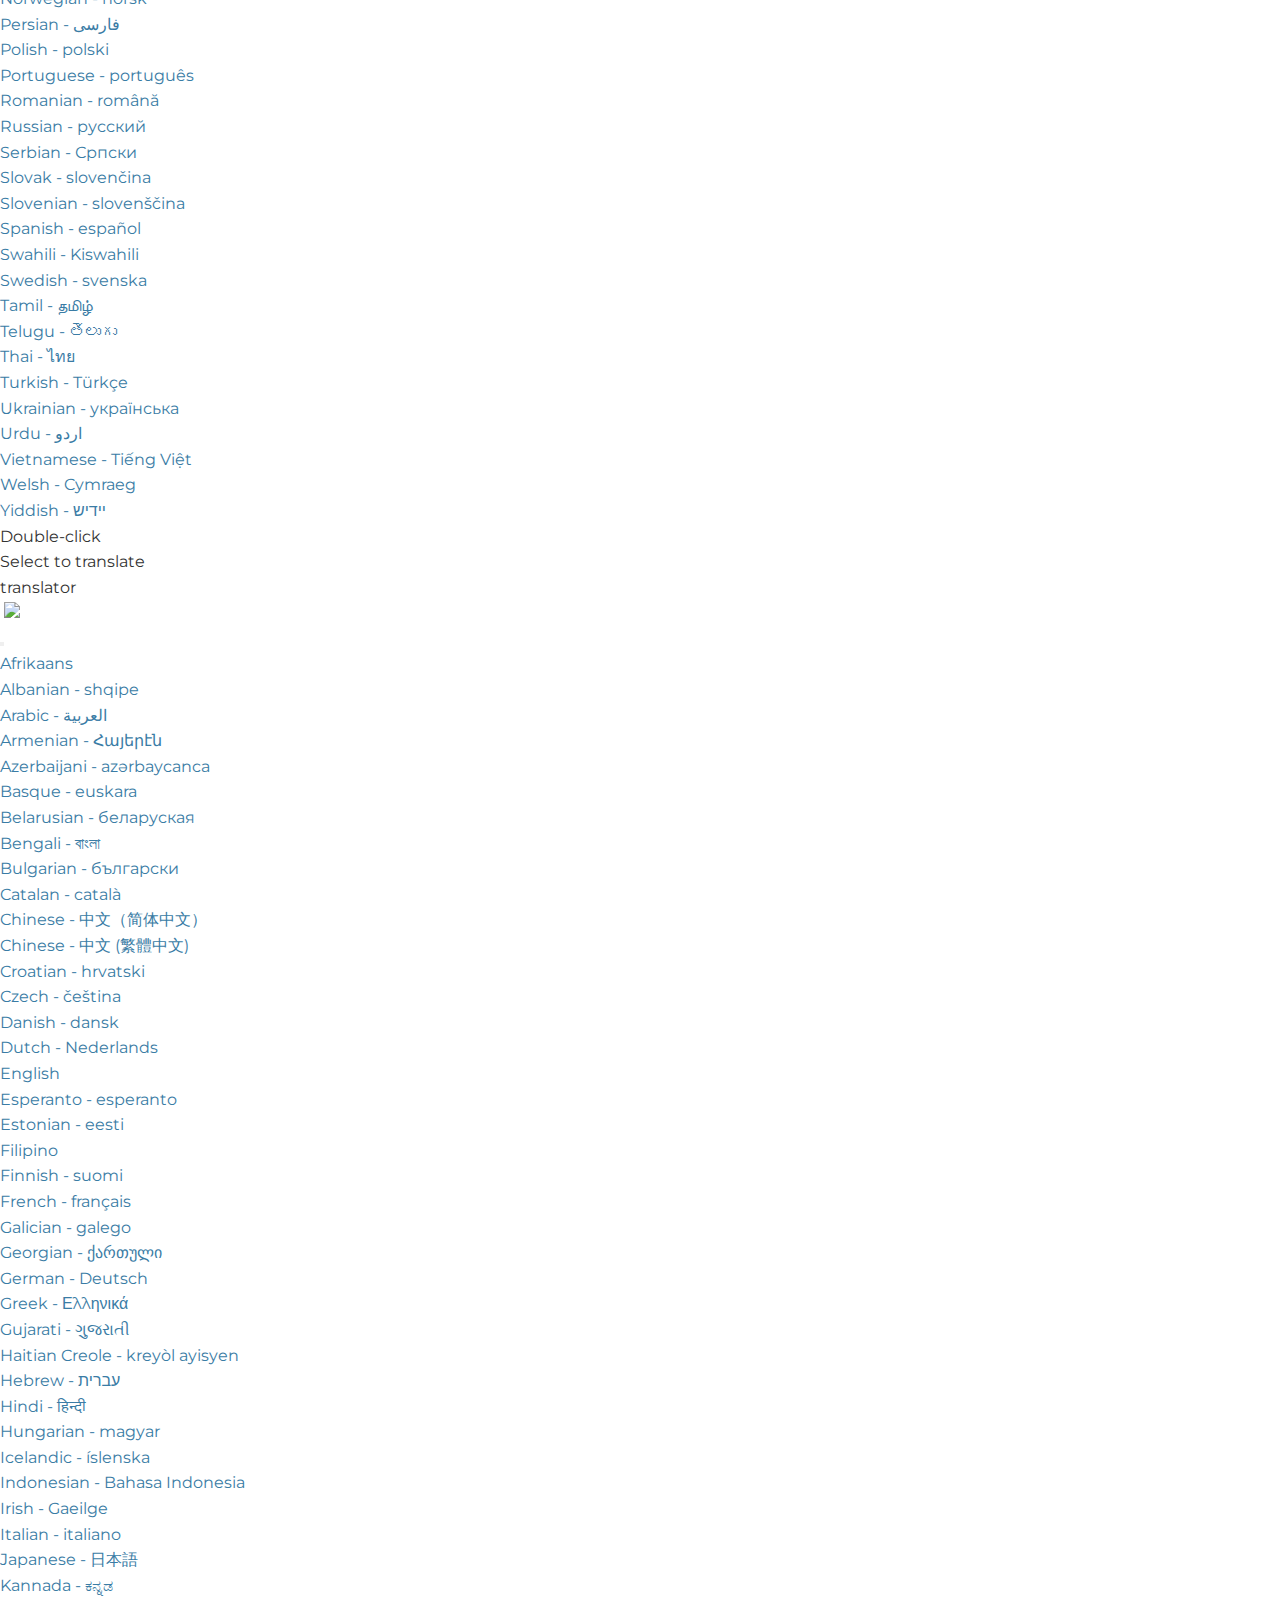
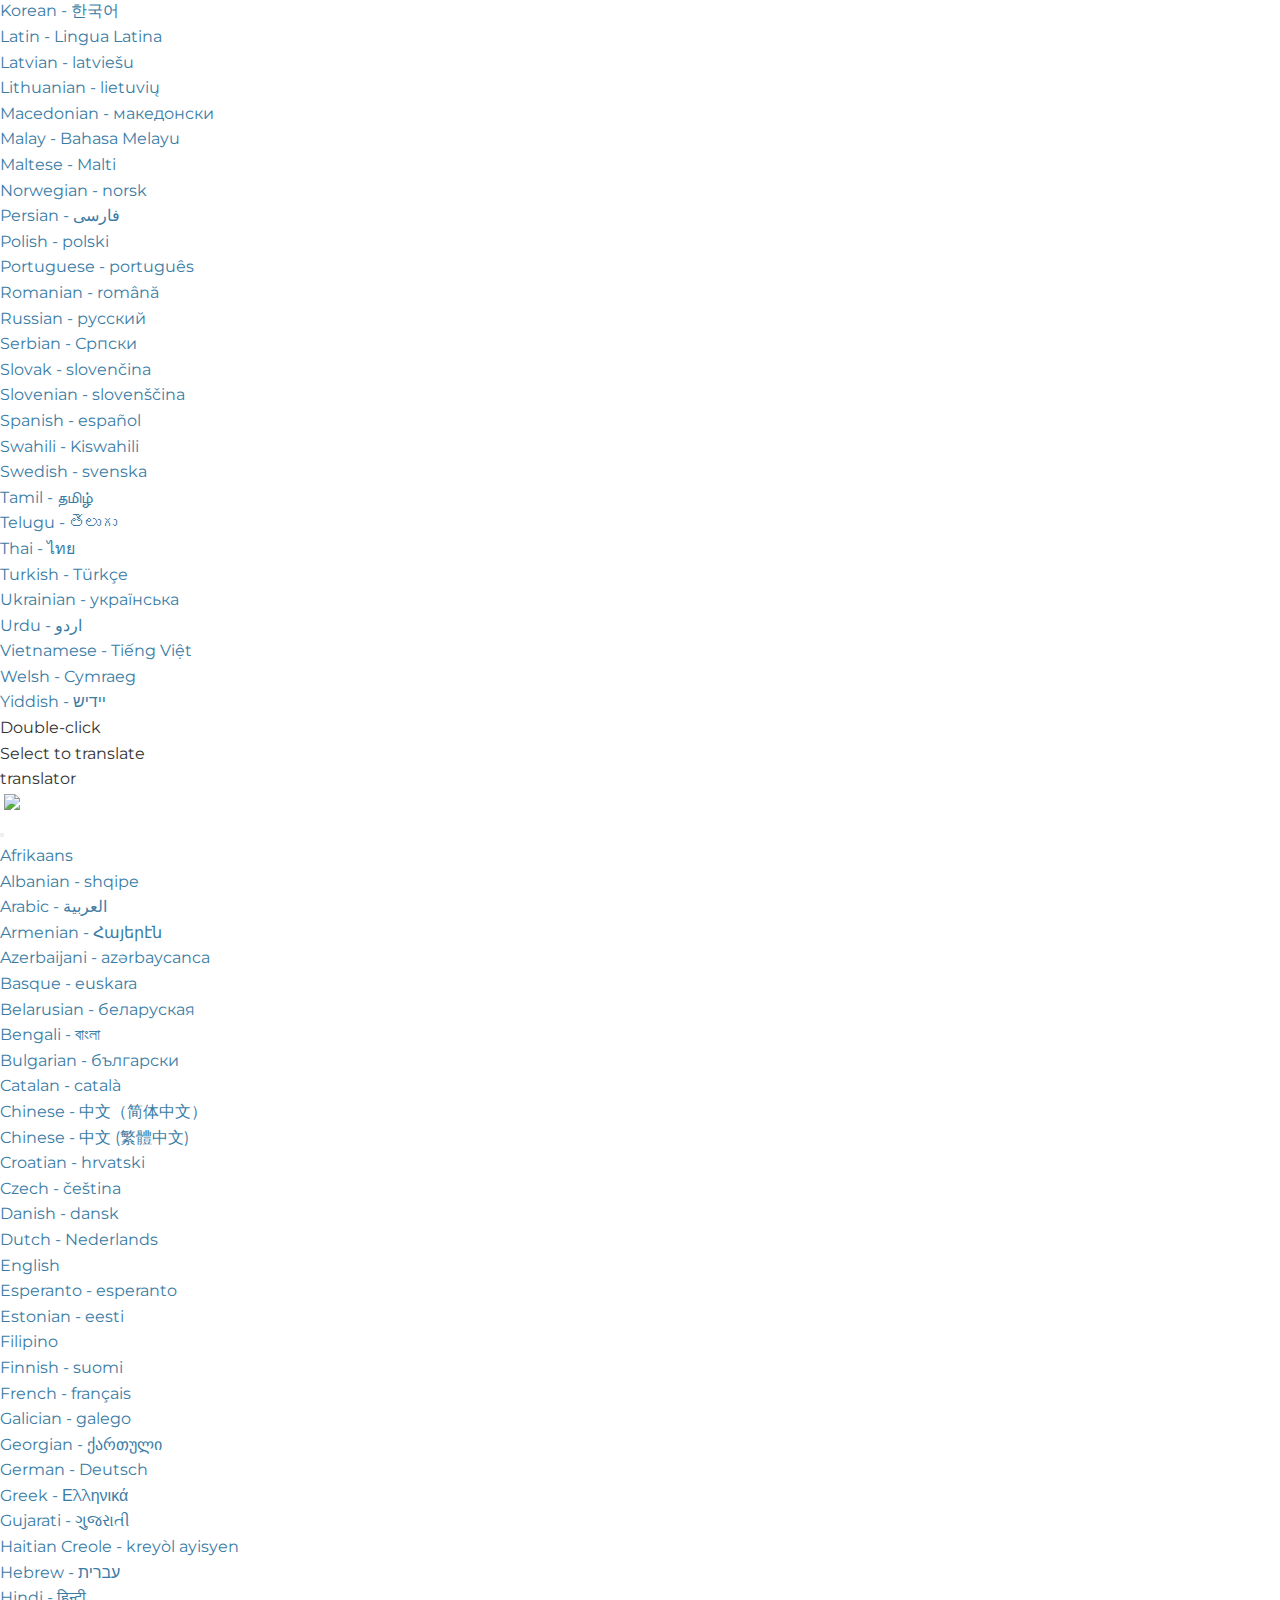
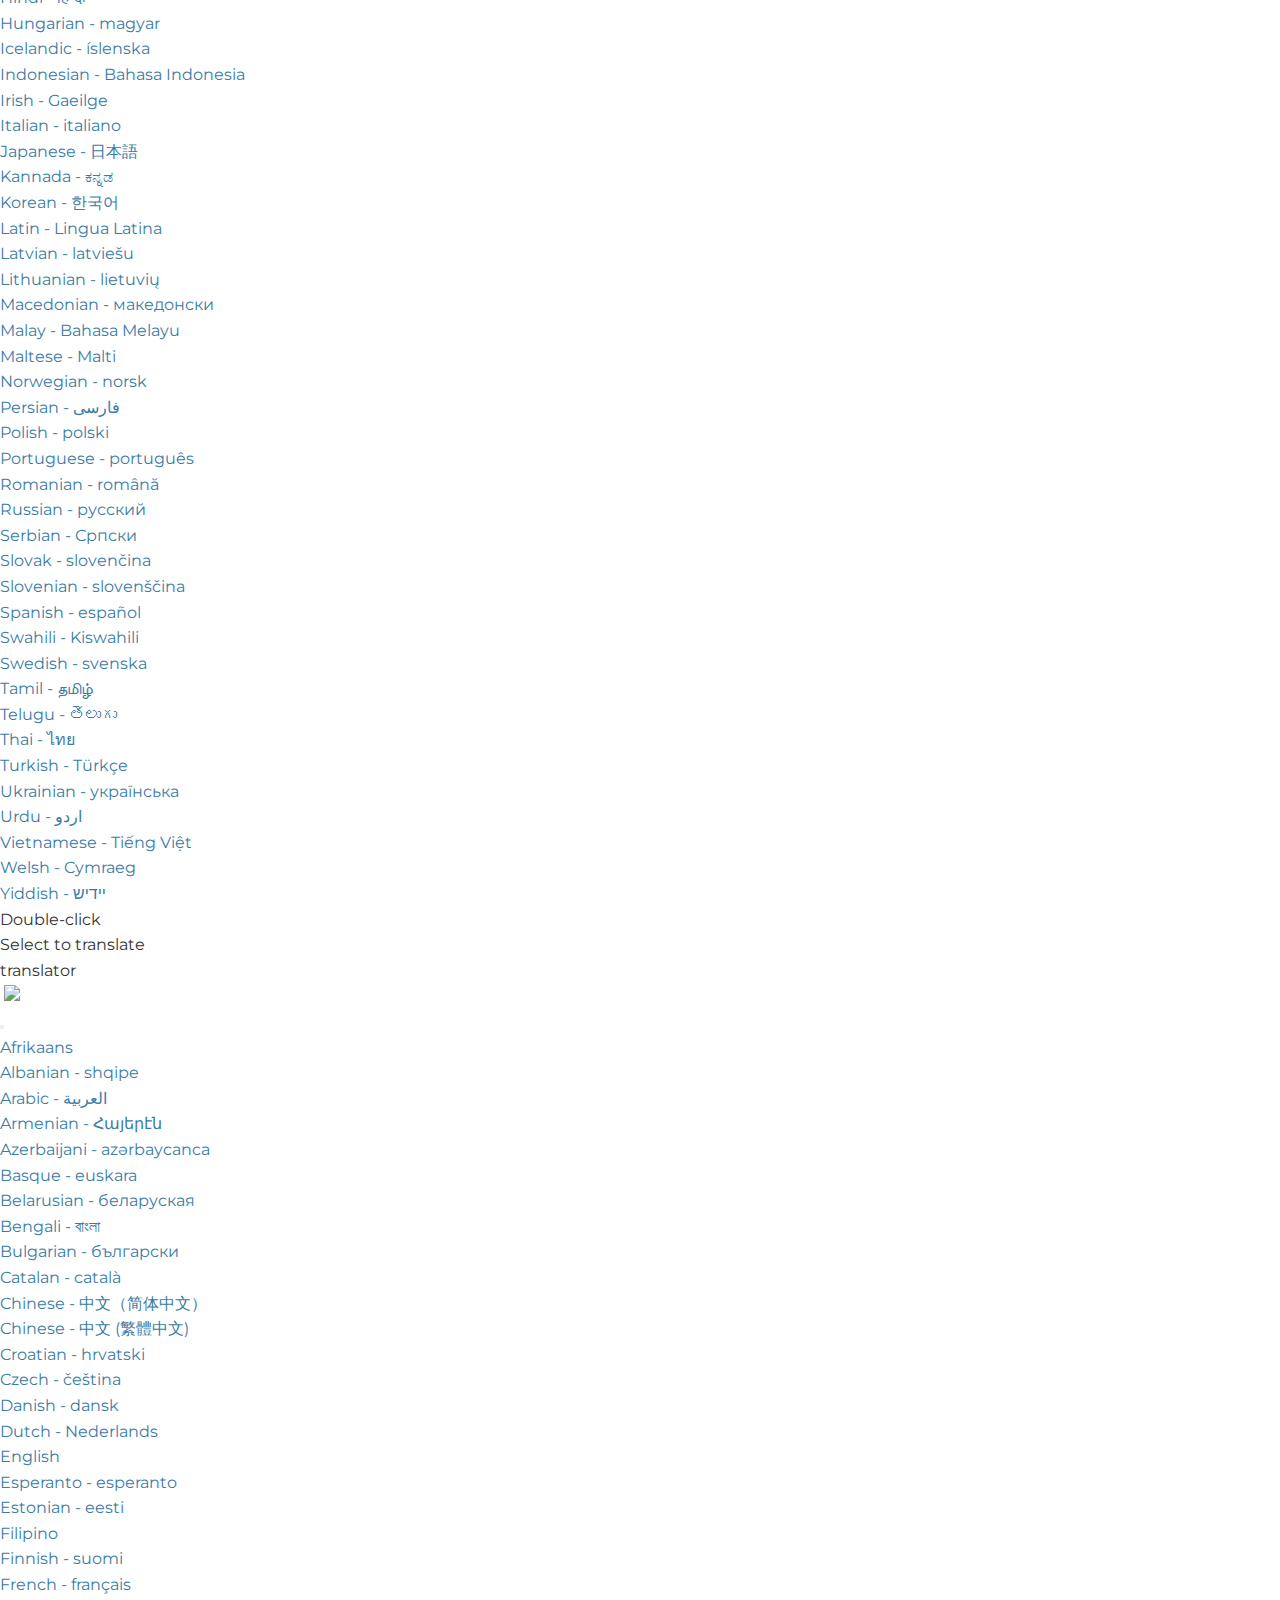
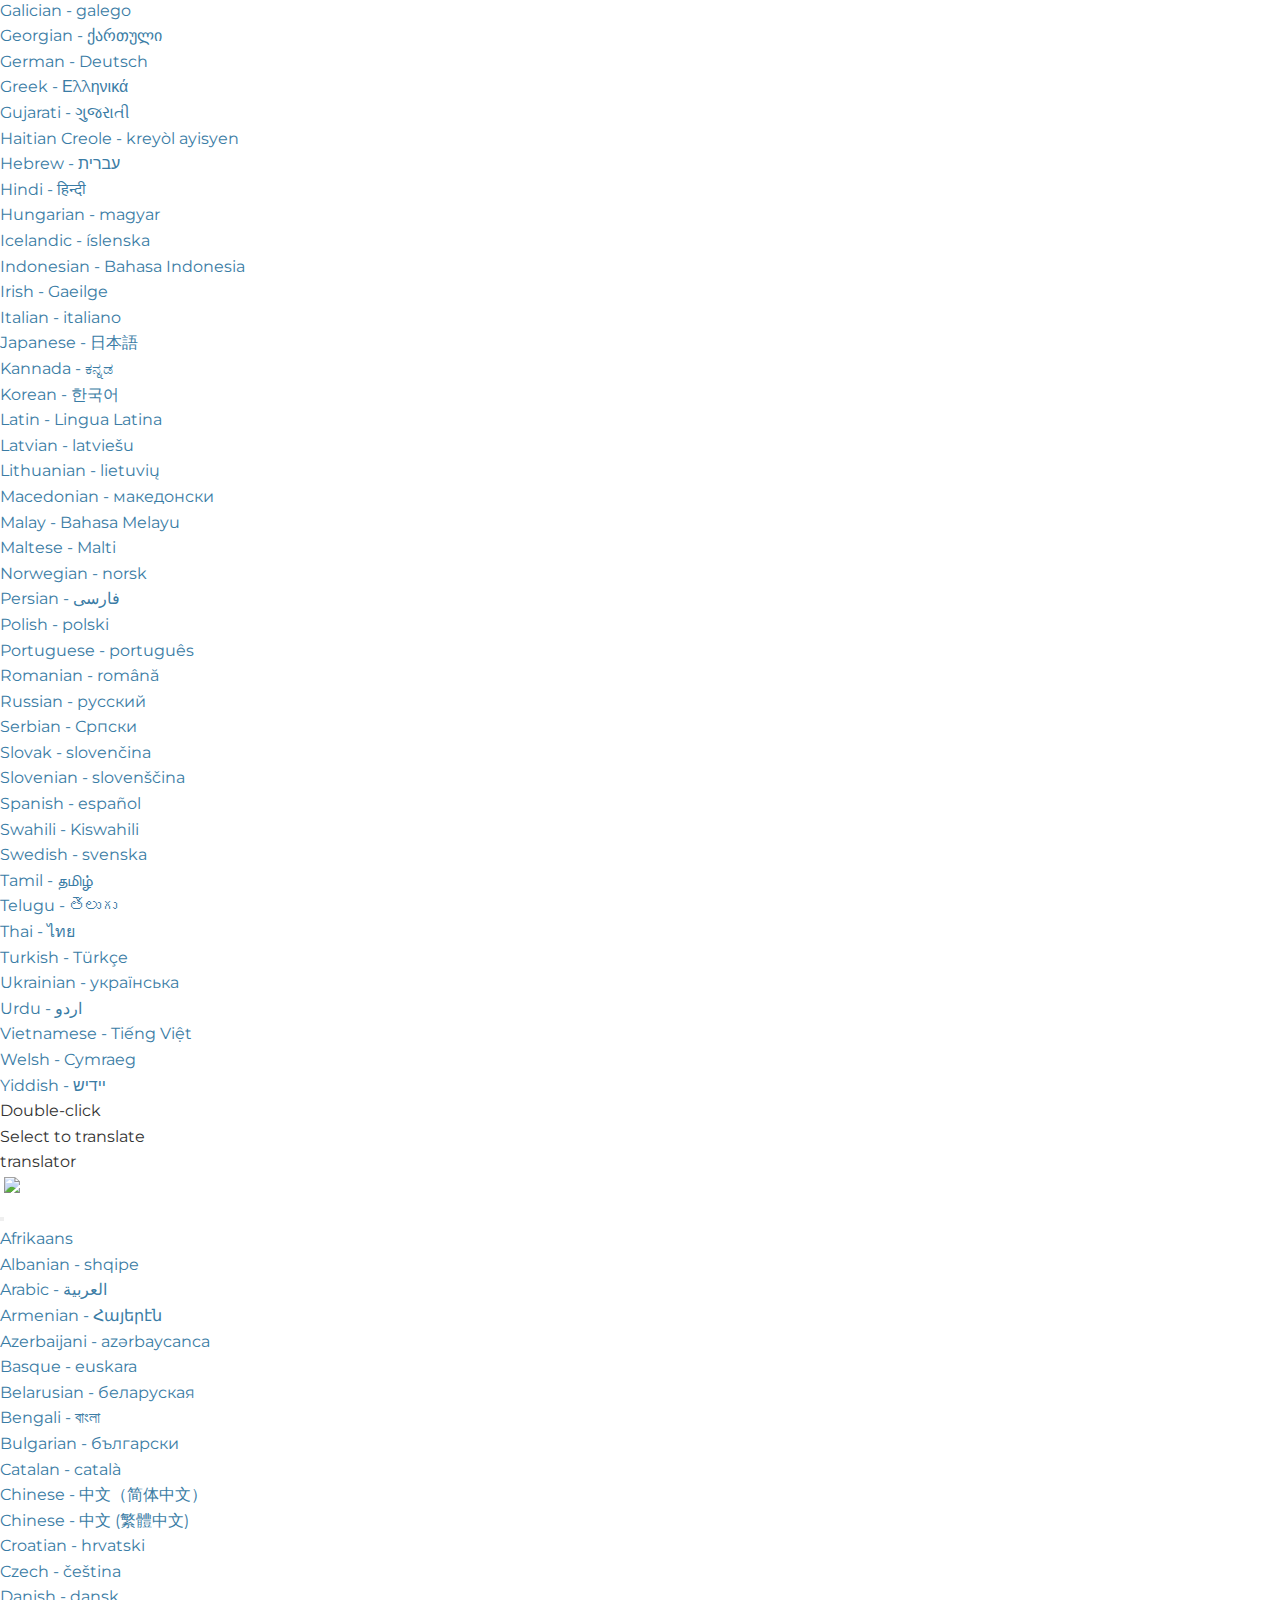
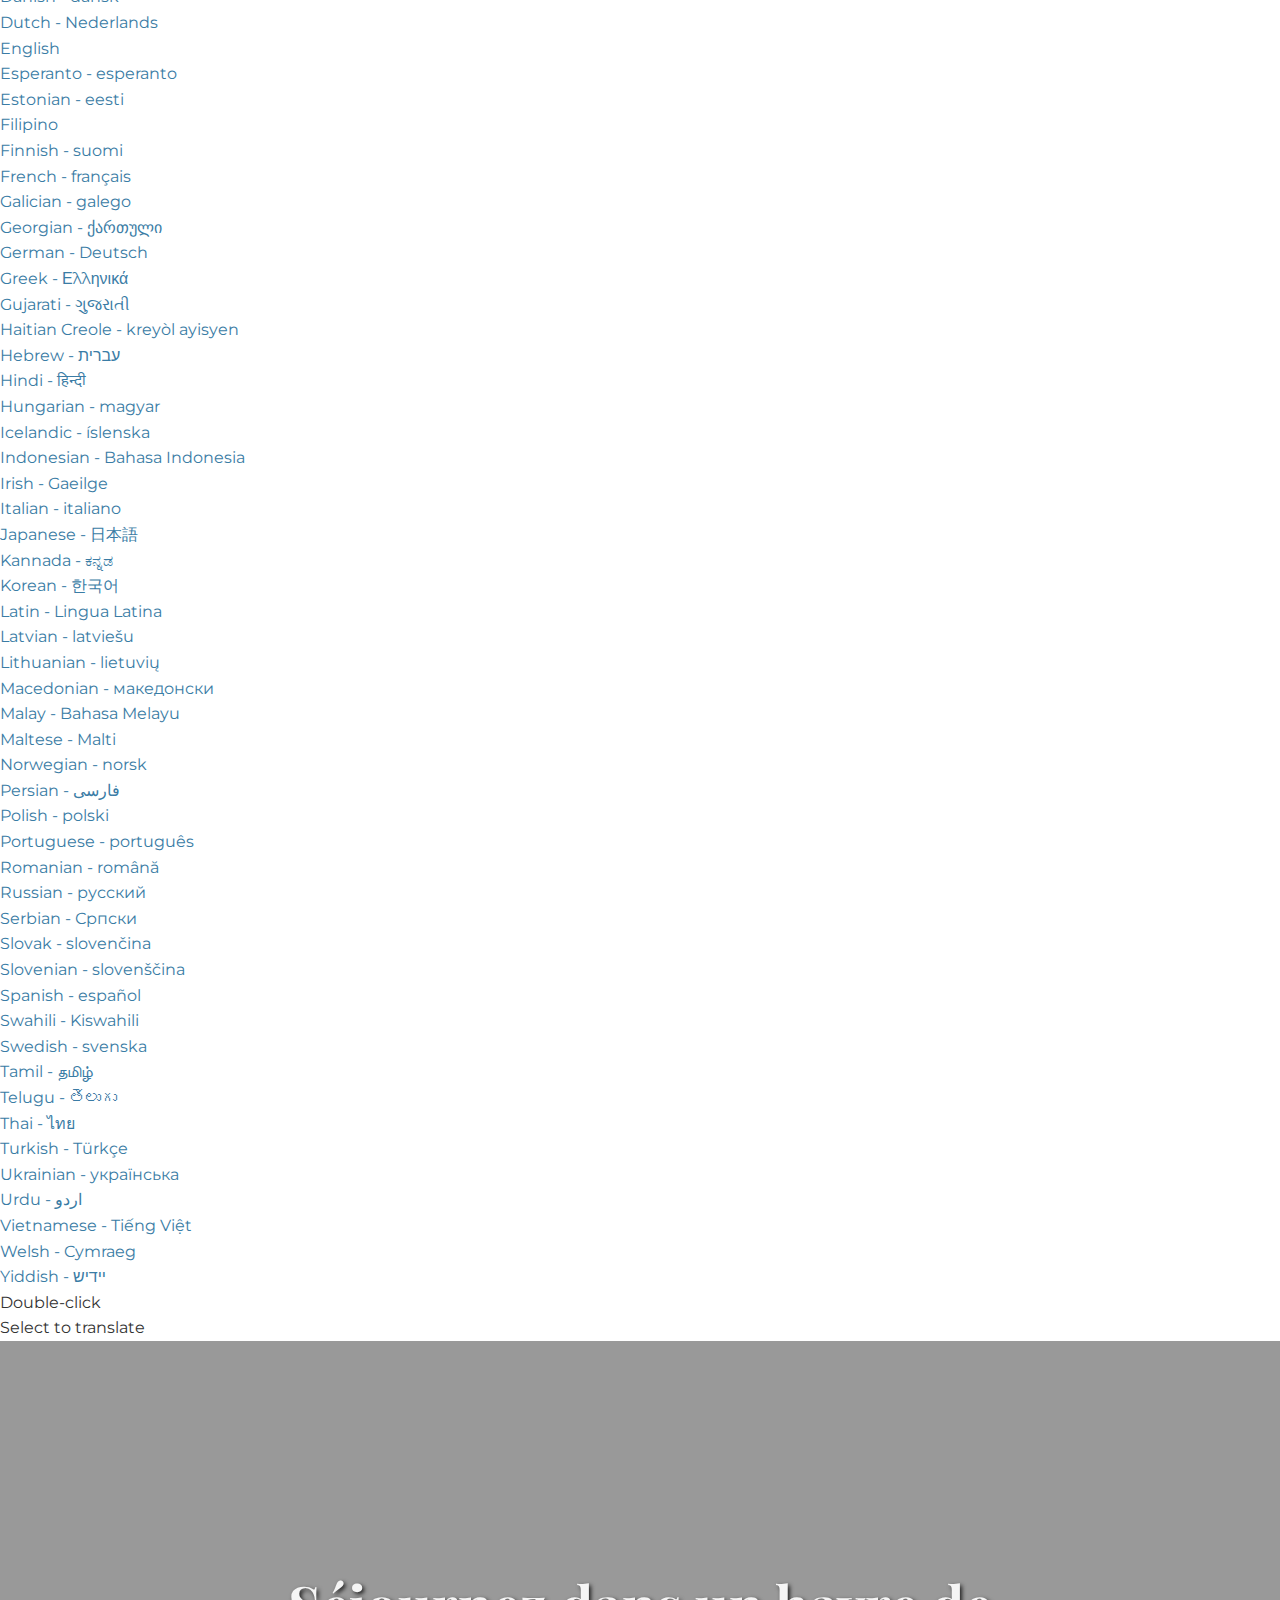
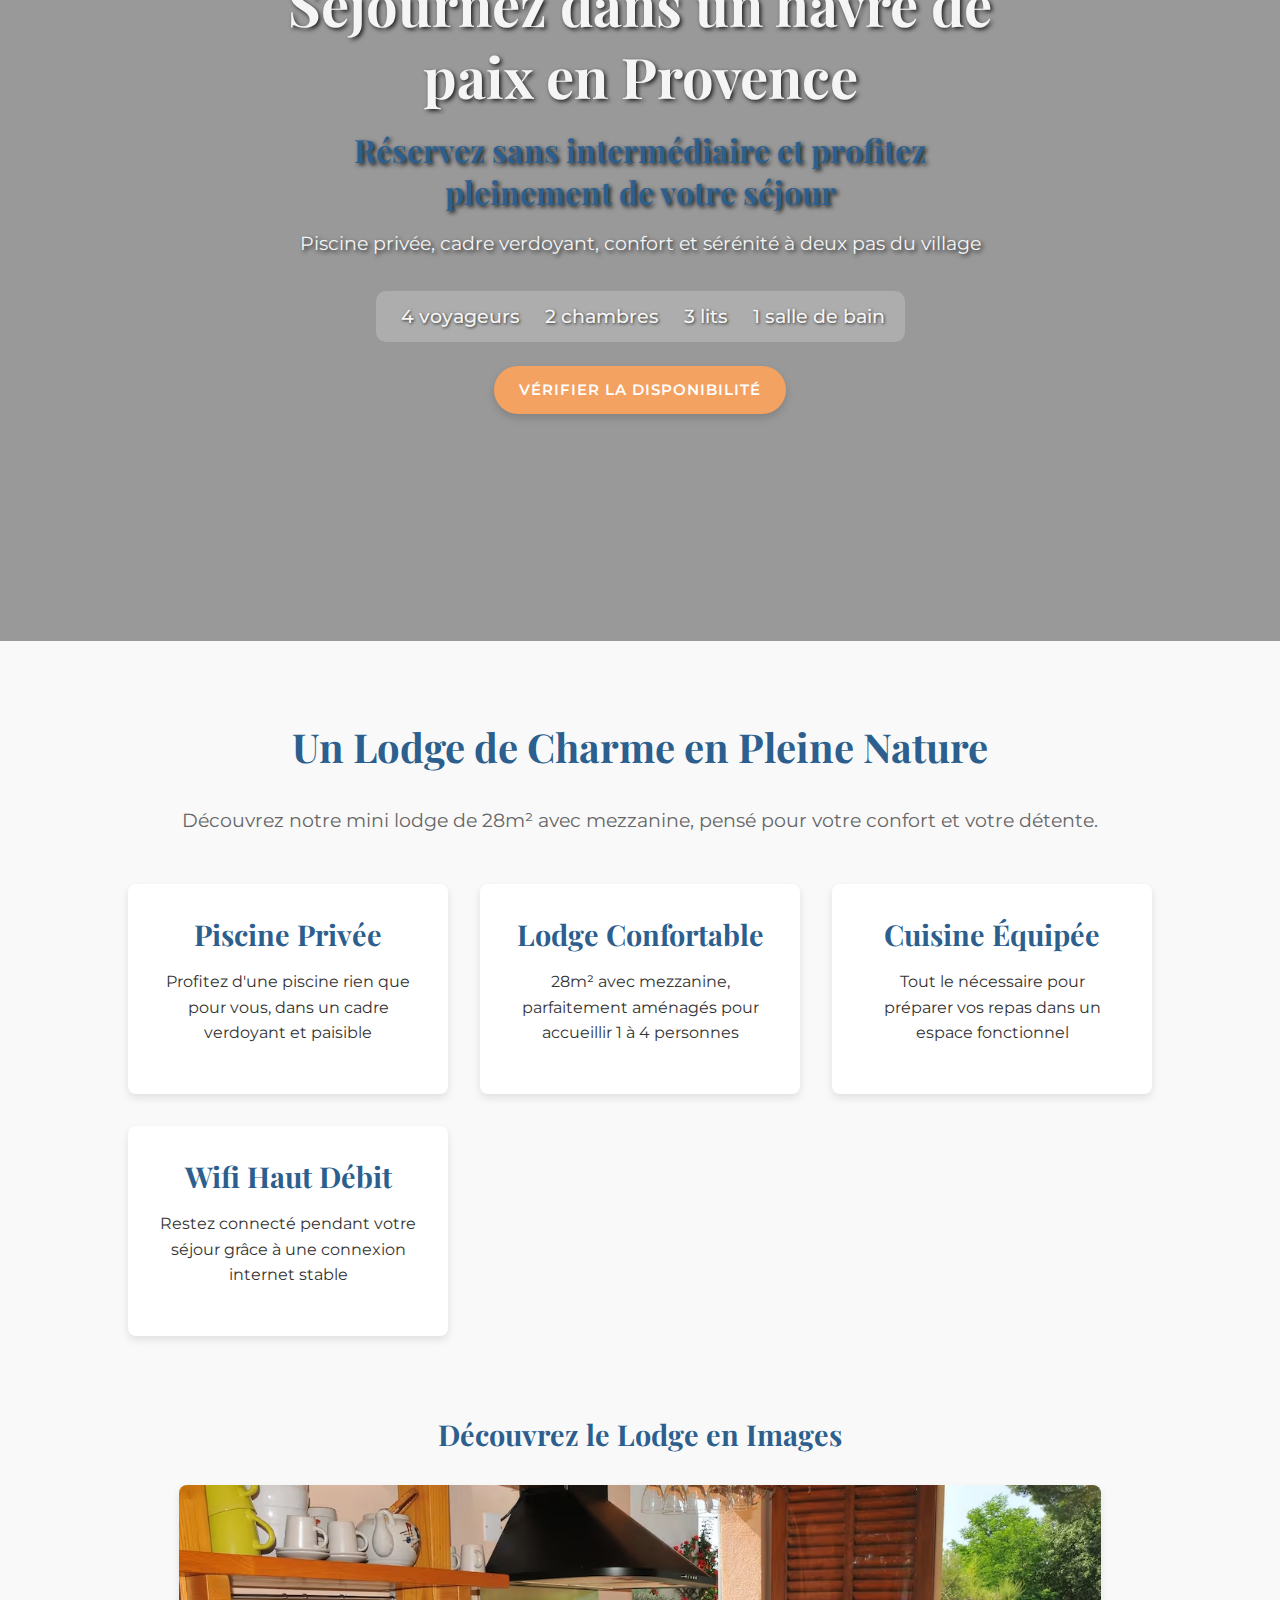
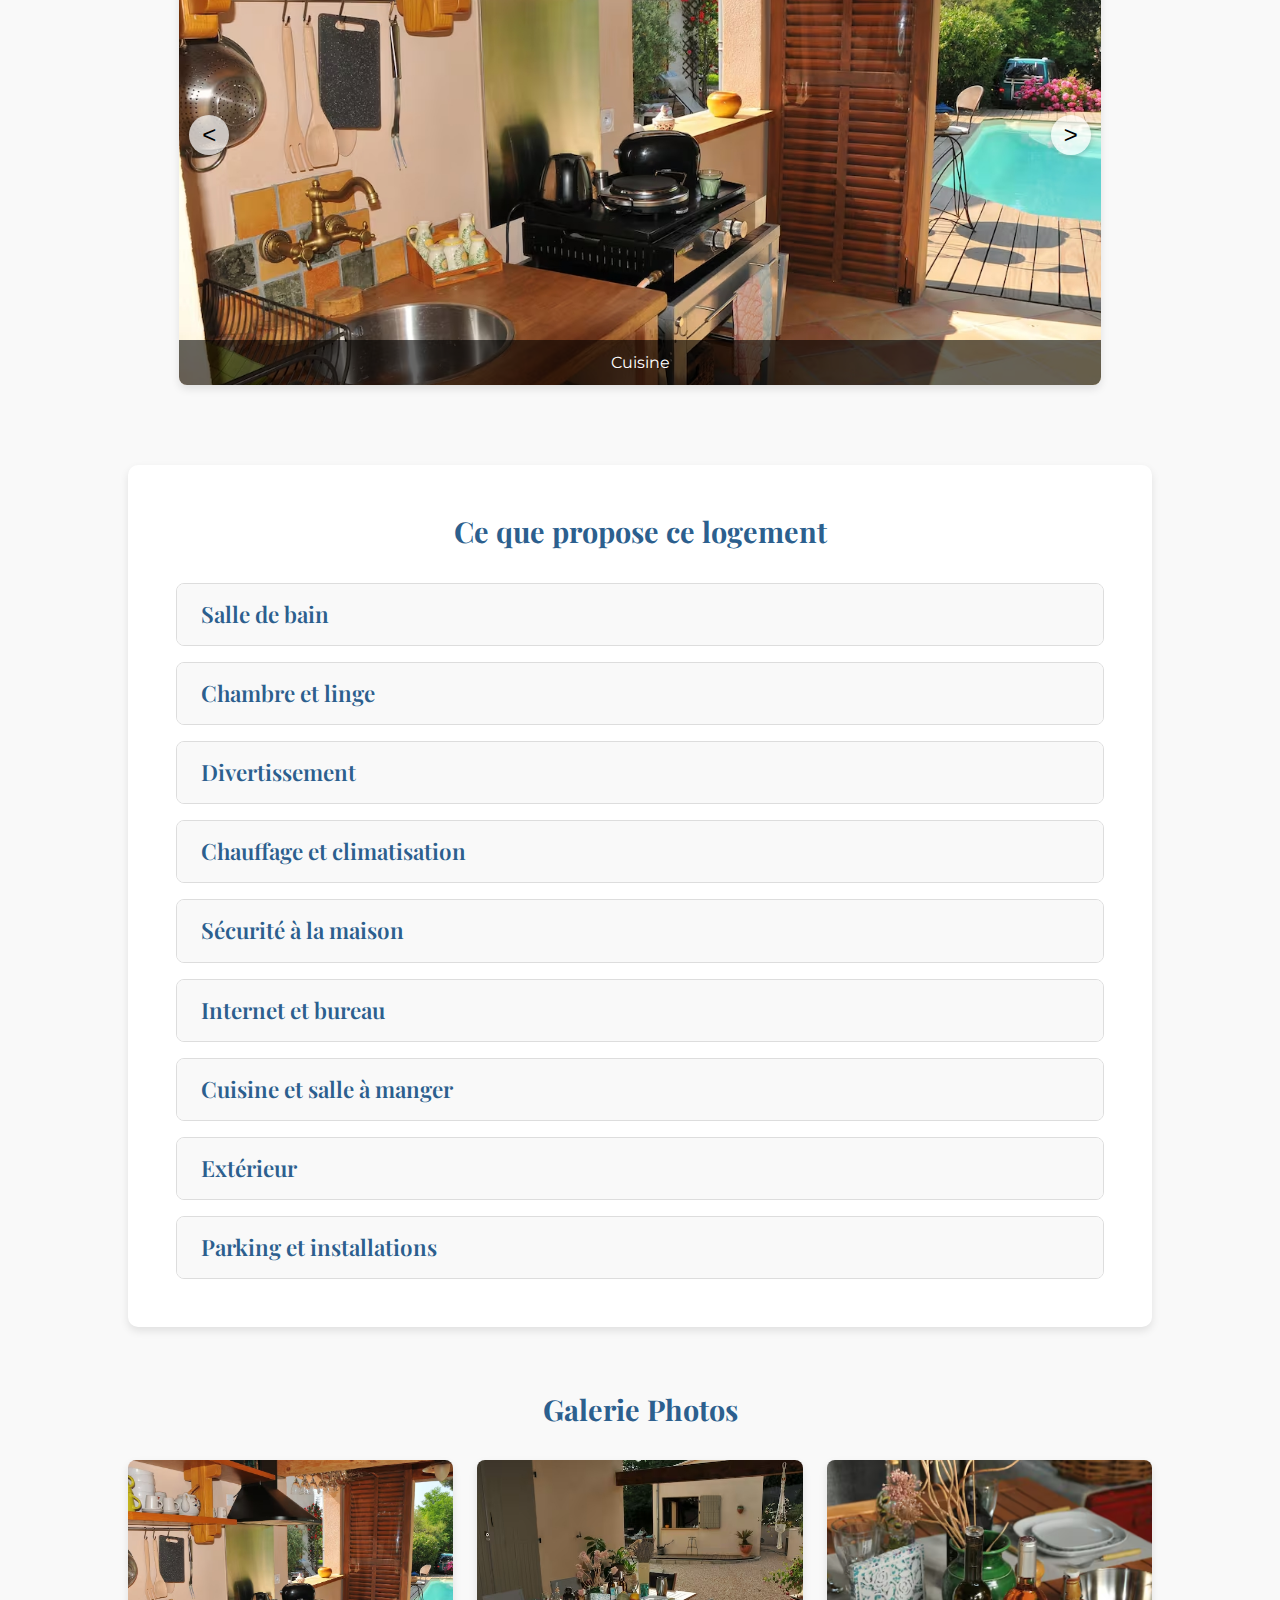
==== commit b8e8e91e: "Mise à jour des liens d'images dans index.html pour refléter les nouvelles URL, ajustement des style" ====
--- a/index.html
+++ b/index.html
@@ -750,7 +750,7 @@
                         </div>
                     </div>
                 </div><span class="translate-button-mtz hidden_translate blue"></span>
-    <header class="hero" style="background-image: url(&quot;images/hero.jpg?t=1742766101098&quot;);">
+    <header class="hero" style="background-image: url(&quot;http://localhost:8080/images/hero.jpg?t=1742837197657&quot;);">
         <div class="overlay"></div>
         <nav class="scrolled">
             <div class="logo">
@@ -811,33 +811,33 @@
             <div class="image-carousel-container">
                 <h3>Découvrez le Lodge en Images</h3>
                 <div class="image-carousel">
-                    <div class="carousel-inner" style="width: 700%; transform: translateX(-28.5714%);">
+                    <div class="carousel-inner" style="width: 700%; transform: translateX(-57.1429%);">
                         <div class="carousel-item" style="width: 14.2857%;">
-                            <img src="images/cuisine-entiere-1.jpg?t=1742766101098" alt="Cuisine entière du lodge">
+                            <img src="images/cuisine-entiere-1.jpg?t=1742837197657" alt="Cuisine entière du lodge">
                             <div class="carousel-caption">Cuisine</div>
                         </div>
                         <div class="carousel-item" style="width: 14.2857%;">
-                            <img src="images/espace-repas-1.jpg?t=1742766101098" alt="Espace repas confortable">
+                            <img src="images/espace-repas-1.jpg?t=1742837197657" alt="Espace repas confortable">
                             <div class="carousel-caption">Espace repas</div>
                         </div>
                         <div class="carousel-item" style="width: 14.2857%;">
-                            <img src="images/chambre-1-1.jpg?t=1742766101098" alt="Chambre 1 avec deux lits simples">
+                            <img src="images/chambre-1-1.jpg?t=1742837197657" alt="Chambre 1 avec deux lits simples">
                             <div class="carousel-caption">Chambre 1 - 2 lits simples</div>
                         </div>
                         <div class="carousel-item" style="width: 14.2857%;">
-                            <img src="images/chambre-2-1.jpg?t=1742766101098" alt="Chambre 2 avec petit lit double">
+                            <img src="images/chambre-2-1.jpg?t=1742837197657" alt="Chambre 2 avec petit lit double">
                             <div class="carousel-caption">Chambre 2 - Petit lit deux places</div>
                         </div>
                         <div class="carousel-item" style="width: 14.2857%;">
-                            <img src="images/salle-de-bain-1.jpg?t=1742766101098" alt="Salle de bain moderne">
+                            <img src="images/salle-de-bain-1.jpg?t=1742837197657" alt="Salle de bain moderne">
                             <div class="carousel-caption">Salle de bain</div>
                         </div>
                         <div class="carousel-item" style="width: 14.2857%;">
-                            <img src="images/jardin-1.jpg?t=1742766101098" alt="Jardin verdoyant">
+                            <img src="images/jardin-1.jpg?t=1742837197657" alt="Jardin verdoyant">
                             <div class="carousel-caption">Jardin</div>
                         </div>
                         <div class="carousel-item" style="width: 14.2857%;">
-                            <img src="images/piscine-1.jpg?t=1742766101098" alt="Piscine privée">
+                            <img src="images/piscine-1.jpg?t=1742837197657" alt="Piscine privée">
                             <div class="carousel-caption">Piscine</div>
                         </div>
                     </div>
@@ -987,63 +987,63 @@
                 <h3>Galerie Photos</h3>
                 <div class="gallery-grid">
                     <div class="gallery-item" data-img="images/cuisine-entiere-1.jpg">
-                        <img src="images/cuisine-entiere-1.jpg?t=1742766101098" alt="Cuisine entière du lodge">
+                        <img src="images/cuisine-entiere-1.jpg?t=1742837197657" alt="Cuisine entière du lodge">
                         <div class="gallery-caption">Cuisine </div>
                     </div>
                     <div class="gallery-item" data-img="images/espace-repas-1.jpg">
-                        <img src="images/espace-repas-1.jpg?t=1742766101098" alt="Espace repas confortable">
+                        <img src="images/espace-repas-1.jpg?t=1742837197657" alt="Espace repas confortable">
                         <div class="gallery-caption">Espace repas</div>
                     </div>
                     <div class="gallery-item" data-img="images/espace-repas-2.jpg">
-                        <img src="images/espace-repas-2.jpg?t=1742766101098" alt="Vue complémentaire de l'espace repas">
+                        <img src="images/espace-repas-2.jpg?t=1742837197657" alt="Vue complémentaire de l'espace repas">
                         <div class="gallery-caption">Espace repas</div>
                     </div>
                     <div class="gallery-item" data-img="images/chambre-1-1.jpg">
-                        <img src="images/chambre-1-1.jpg?t=1742766101098" alt="Chambre 1 avec deux lits simples">
+                        <img src="images/chambre-1-1.jpg?t=1742837197657" alt="Chambre 1 avec deux lits simples">
                         <div class="gallery-caption">Chambre 1 - 2 lits simples</div>
                     </div>
                     <div class="gallery-item" data-img="images/chambre-1-2.jpg">
-                        <img src="images/chambre-1-2.jpg?t=1742766101099" alt="Autre vue de la chambre 1">
+                        <img src="images/chambre-1-2.jpg?t=1742837197657" alt="Autre vue de la chambre 1">
                         <div class="gallery-caption">Chambre 1</div>
                     </div>
                     <div class="gallery-item" data-img="images/chambre-1-3.jpg">
-                        <img src="images/chambre-1-3.jpg?t=1742766101099" alt="Détail de la chambre 1">
+                        <img src="images/chambre-1-3.jpg?t=1742837197657" alt="Détail de la chambre 1">
                         <div class="gallery-caption">Chambre 1</div>
                     </div>
                     <div class="gallery-item" data-img="images/chambre-2-1.jpg">
-                        <img src="images/chambre-2-1.jpg?t=1742766101099" alt="Chambre 2 avec petit lit double">
+                        <img src="images/chambre-2-1.jpg?t=1742837197657" alt="Chambre 2 avec petit lit double">
                         <div class="gallery-caption">Chambre 2 - Petit lit deux places</div>
                     </div>
                     <div class="gallery-item" data-img="images/salle-de-bain-1.jpg">
-                        <img src="images/salle-de-bain-1.jpg?t=1742766101099" alt="Salle de bain moderne">
+                        <img src="images/salle-de-bain-1.jpg?t=1742837197658" alt="Salle de bain moderne">
                         <div class="gallery-caption">Salle de bain</div>
                     </div>
                     <div class="gallery-item" data-img="images/jardin-1.jpg">
-                        <img src="images/jardin-1.jpg?t=1742766101099" alt="Jardin verdoyant">
+                        <img src="images/jardin-1.jpg?t=1742837197658" alt="Jardin verdoyant">
                         <div class="gallery-caption">Jardin</div>
                     </div>
                     <div class="gallery-item" data-img="images/patio-1.jpg">
-                        <img src="images/patio-1.jpg?t=1742766101099" alt="Patio aménagé">
+                        <img src="images/patio-1.jpg?t=1742837197658" alt="Patio aménagé">
                         <div class="gallery-caption">Patio</div>
                     </div>
                     <div class="gallery-item" data-img="images/patio-2.jpg">
-                        <img src="images/patio-2.jpg?t=1742766101099" alt="Vue différente du patio">
+                        <img src="images/patio-2.jpg?t=1742837197658" alt="Vue différente du patio">
                         <div class="gallery-caption">Patio</div>
                     </div>
                     <div class="gallery-item" data-img="images/exterieur-1.jpg">
-                        <img src="images/exterieur-1.jpg?t=1742766101099" alt="Vue extérieure du lodge">
+                        <img src="images/exterieur-1.jpg?t=1742837197658" alt="Vue extérieure du lodge">
                         <div class="gallery-caption">Extérieur</div>
                     </div>
                     <div class="gallery-item" data-img="images/piscine-1.jpg">
-                        <img src="images/piscine-1.jpg?t=1742766101099" alt="Piscine privée">
+                        <img src="images/piscine-1.jpg?t=1742837197658" alt="Piscine privée">
                         <div class="gallery-caption">Piscine</div>
                     </div>
                     <div class="gallery-item" data-img="images/piscine-2.jpg">
-                        <img src="images/piscine-2.jpg?t=1742766101099" alt="Vue différente de la piscine">
+                        <img src="images/piscine-2.jpg?t=1742837197658" alt="Vue différente de la piscine">
                         <div class="gallery-caption">Piscine</div>
                     </div>
                     <div class="gallery-item" data-img="images/piscine-3.jpg">
-                        <img src="images/piscine-3.jpg?t=1742766101099" alt="Vue complémentaire de la piscine">
+                        <img src="images/piscine-3.jpg?t=1742837197658" alt="Vue complémentaire de la piscine">
                         <div class="gallery-caption">Piscine</div>
                     </div>
                 </div>
@@ -1096,7 +1096,7 @@
                 <h3>Votre Hôte Superhost</h3>
                 <div class="host-card">
                     <div class="host-image">
-                        <img src="images/host.jpg?t=1742766101099" alt="Éric, votre hôte">
+                        <img src="images/host.jpg?t=1742837197658" alt="Éric, votre hôte">
                     </div>
                     <div class="host-details">
                         <h4>Éric</h4>
@@ -1119,7 +1119,7 @@
                     <h3>Découvrez les Alentours</h3>
                     <div class="activity-cards">
                         <div class="activity-card">
-                            <img src="images/cascade-1.jpg?t=1742766101099" alt="Cascade de Sillans">
+                            <img src="images/cascade-1.jpg?t=1742837197658" alt="Cascade de Sillans">
                             <h4>Cascade de Sillans</h4>
                             <p>À seulement 10 minutes à pied, découvrez cette magnifique chute d'eau de 42 mètres de haut.</p>
                         </div>
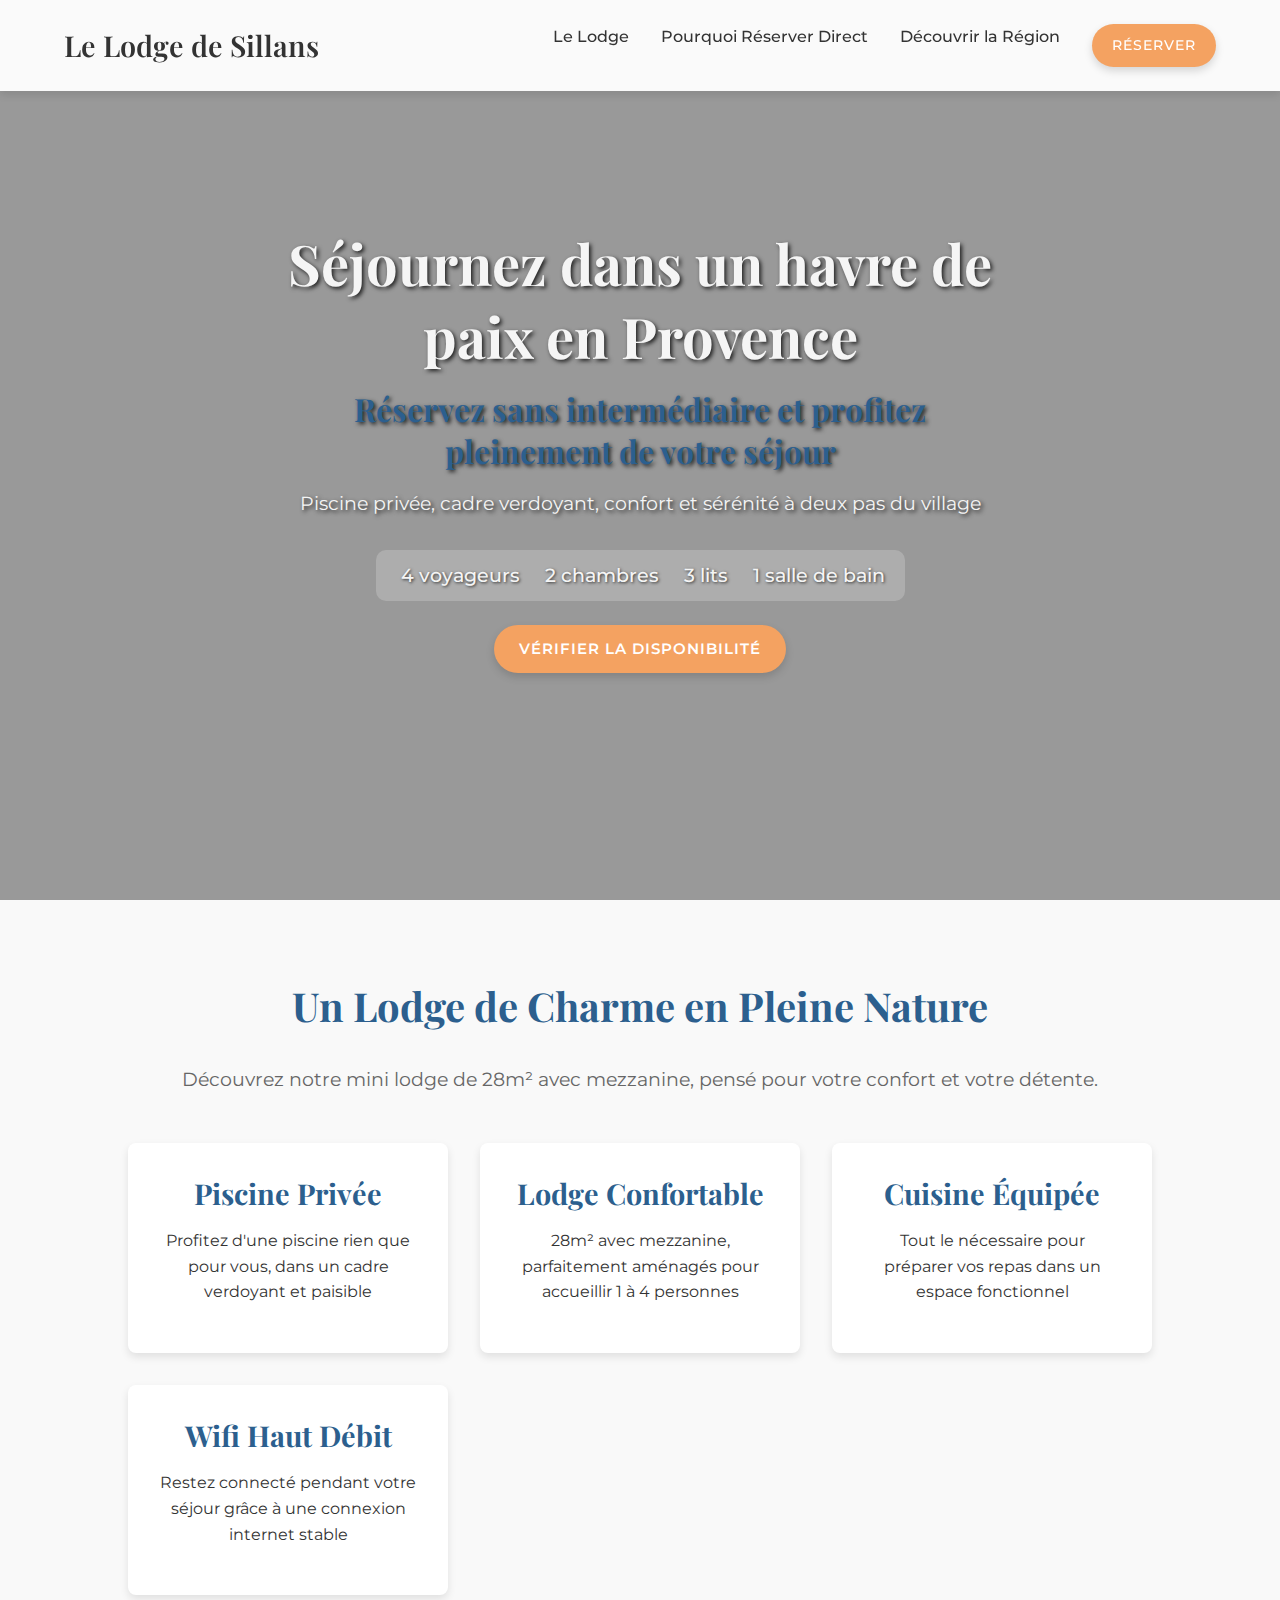
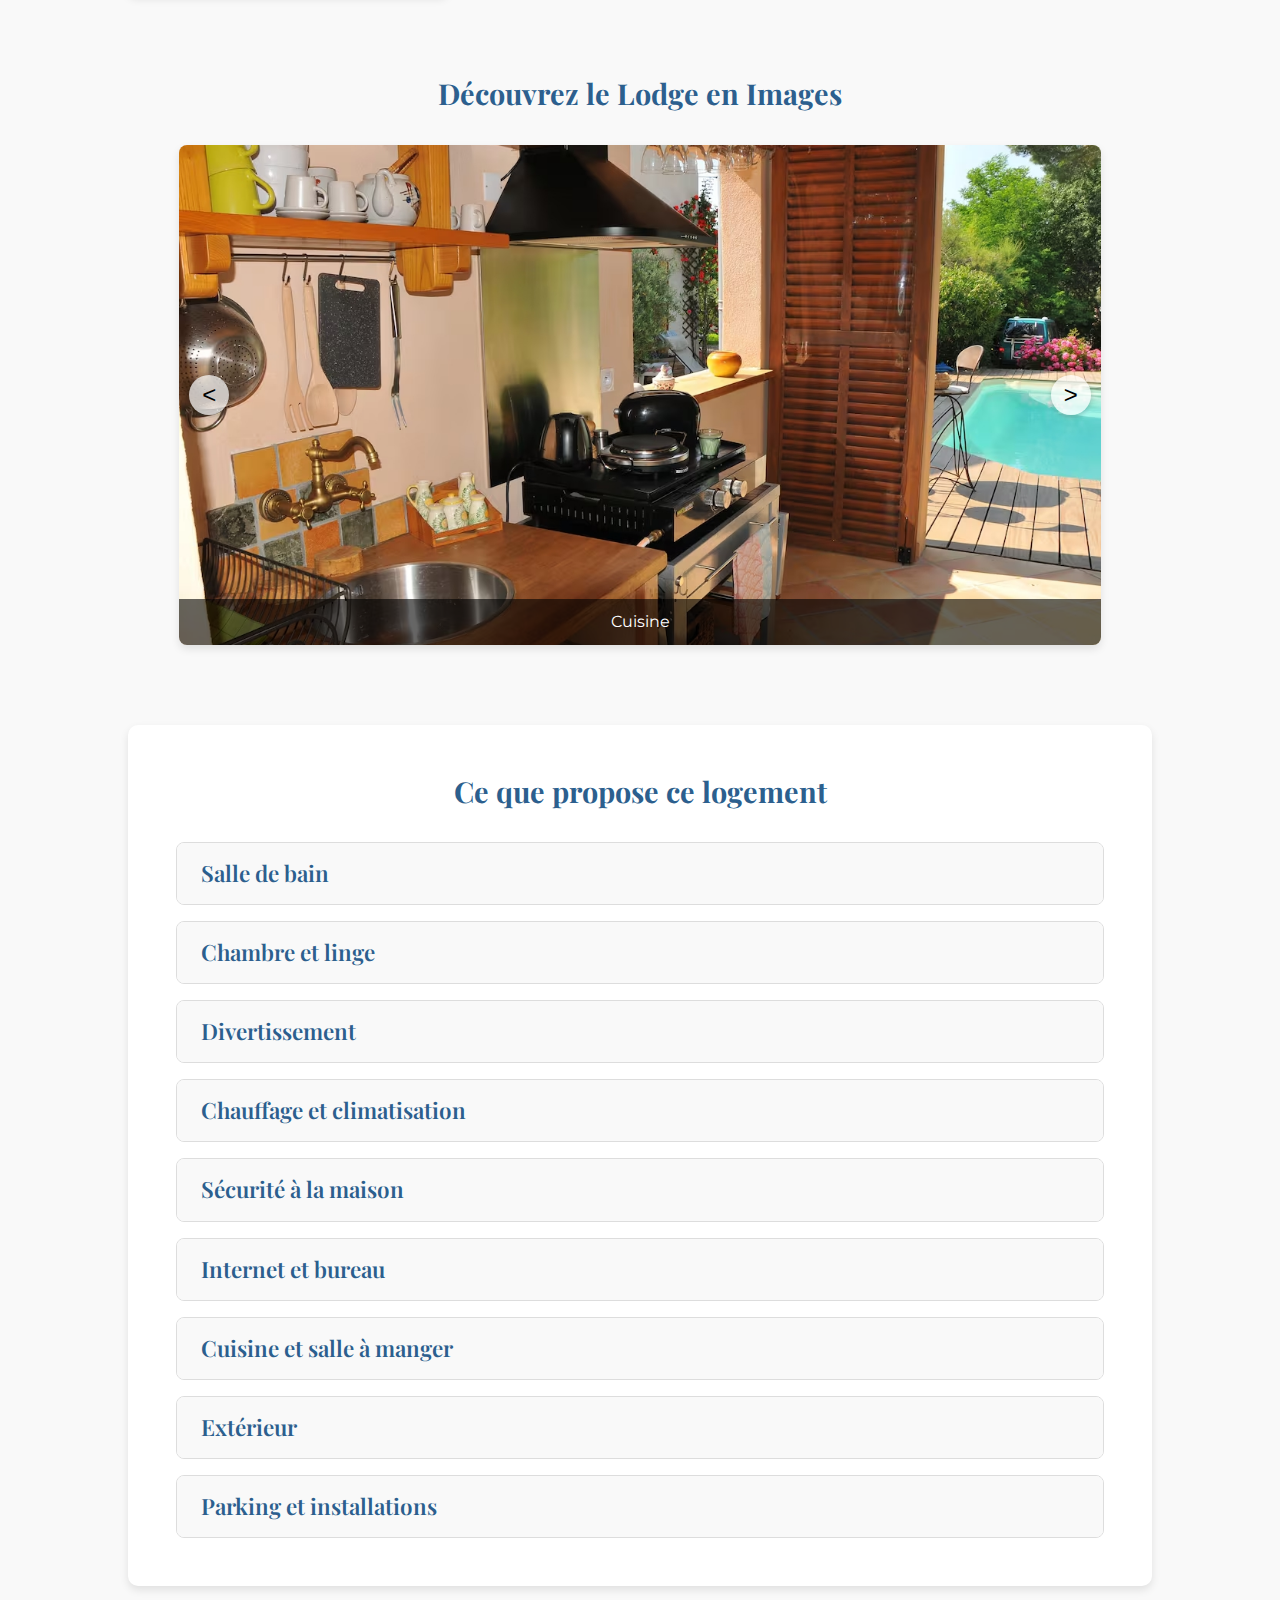
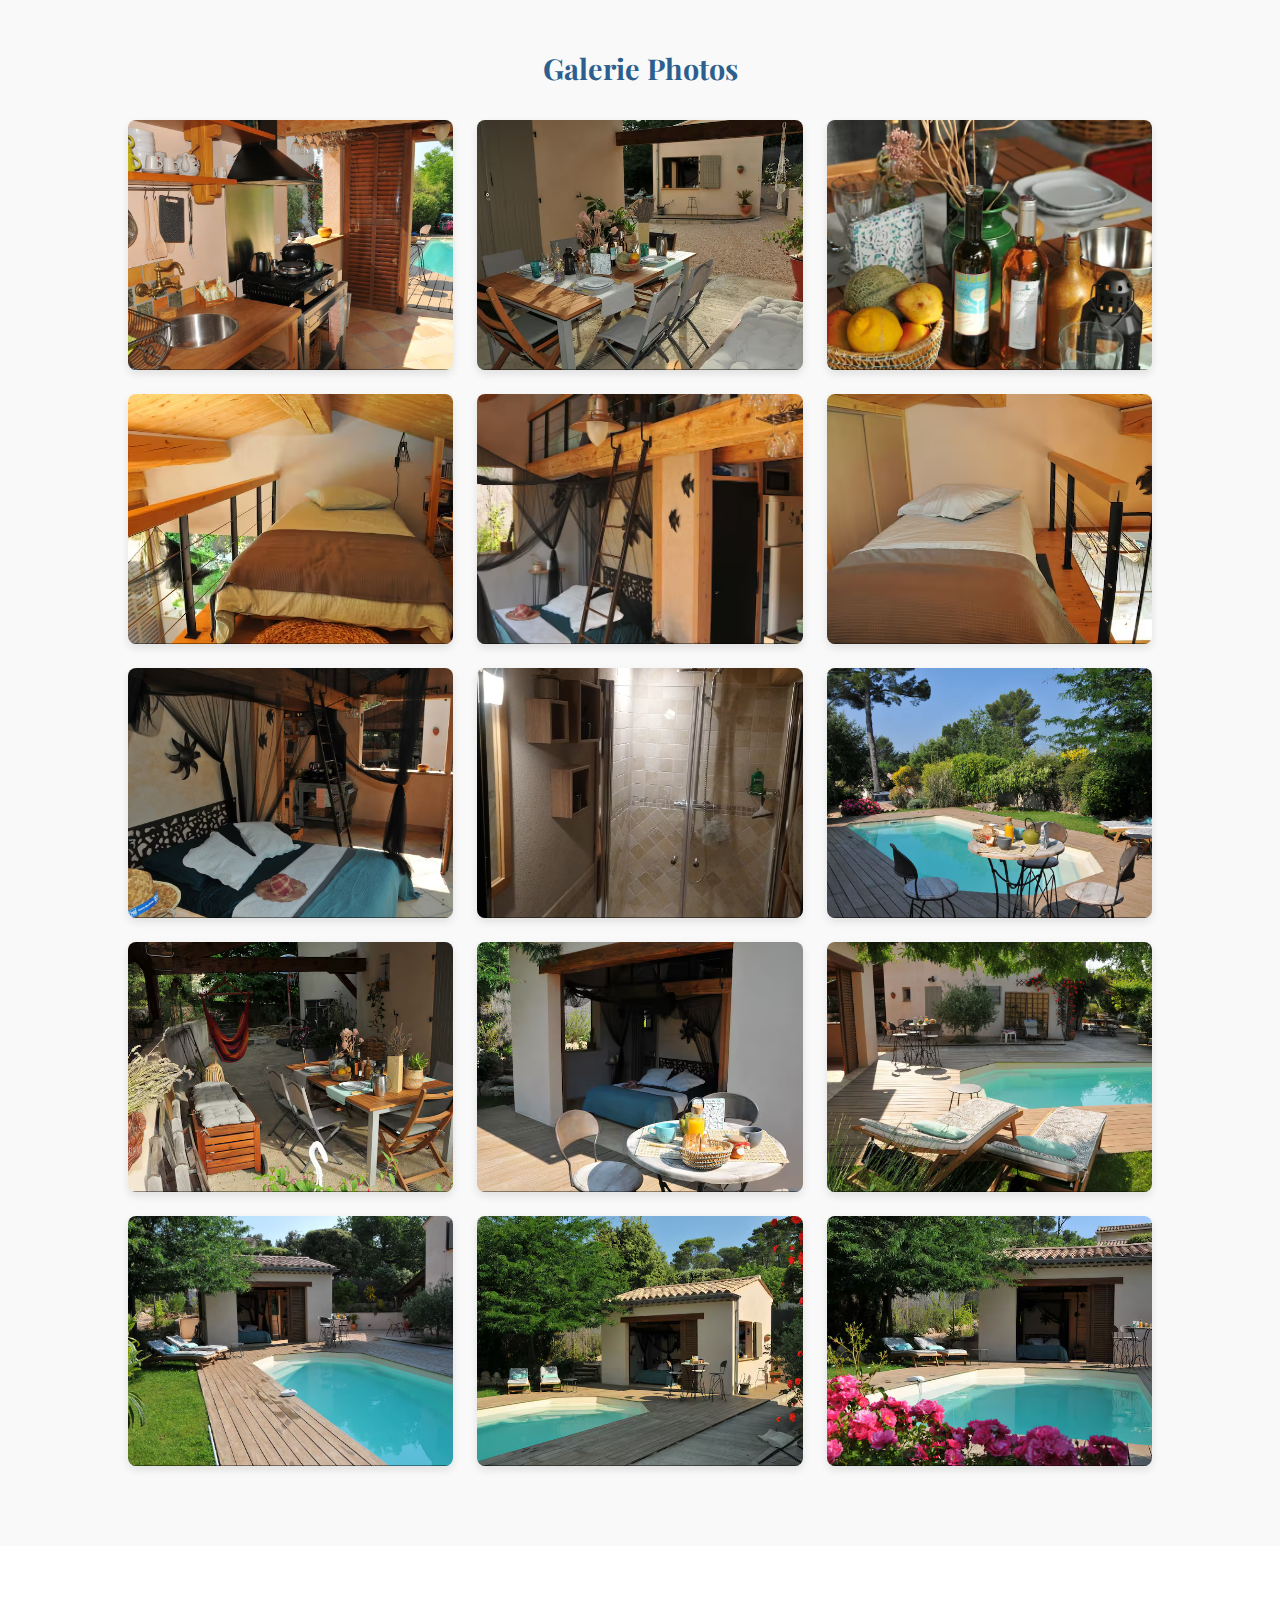
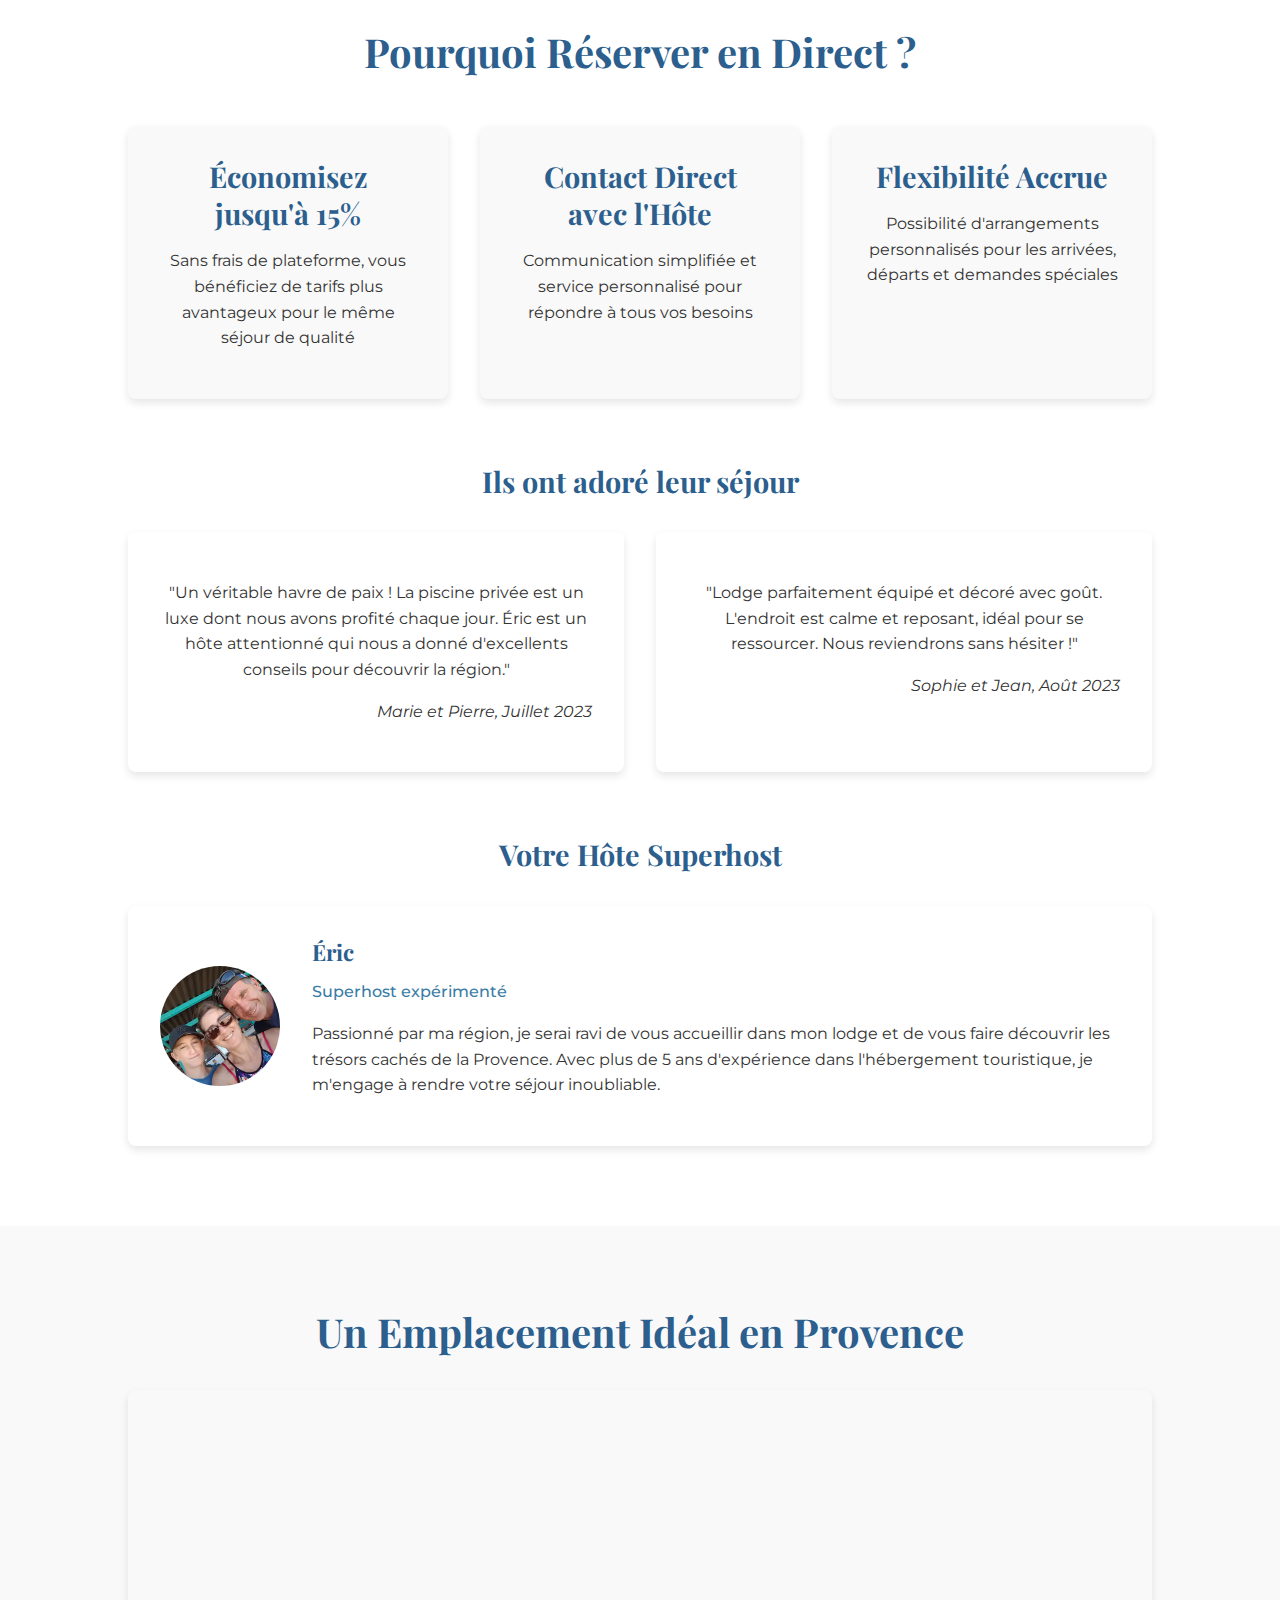
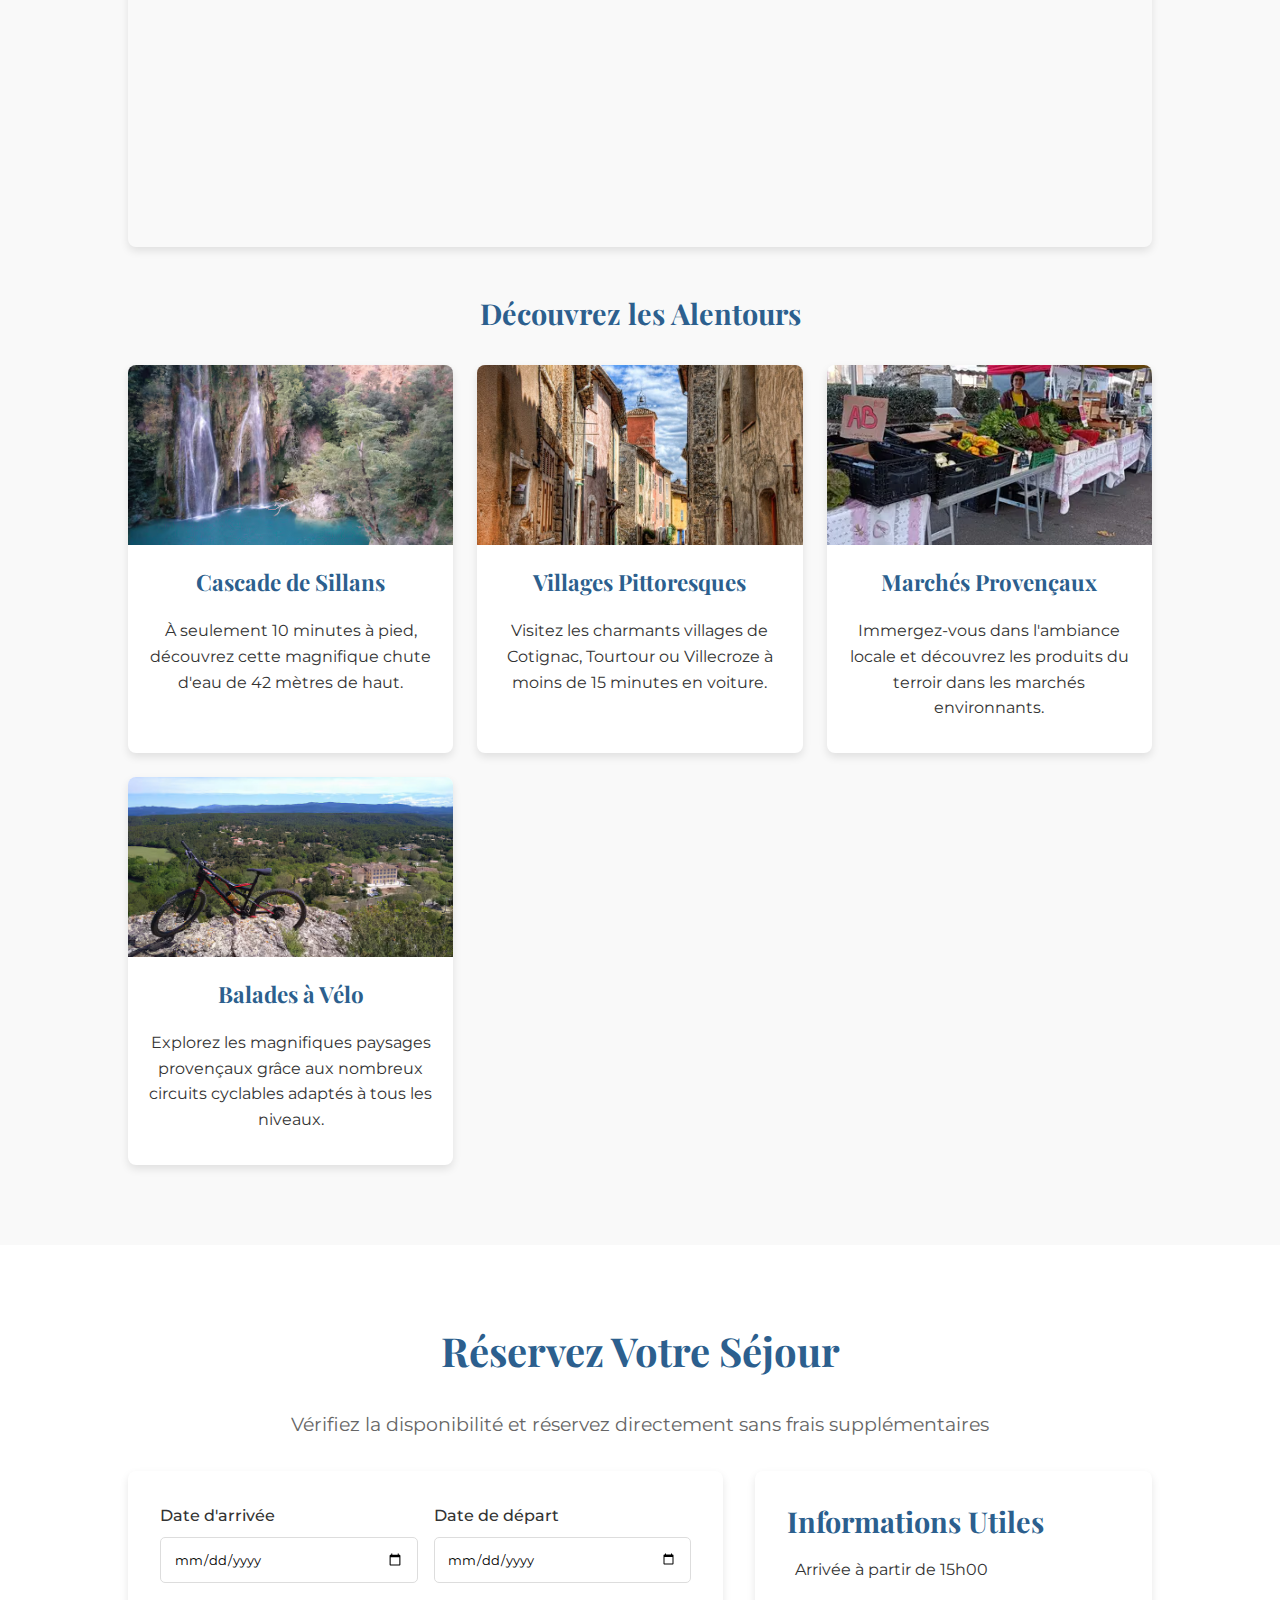
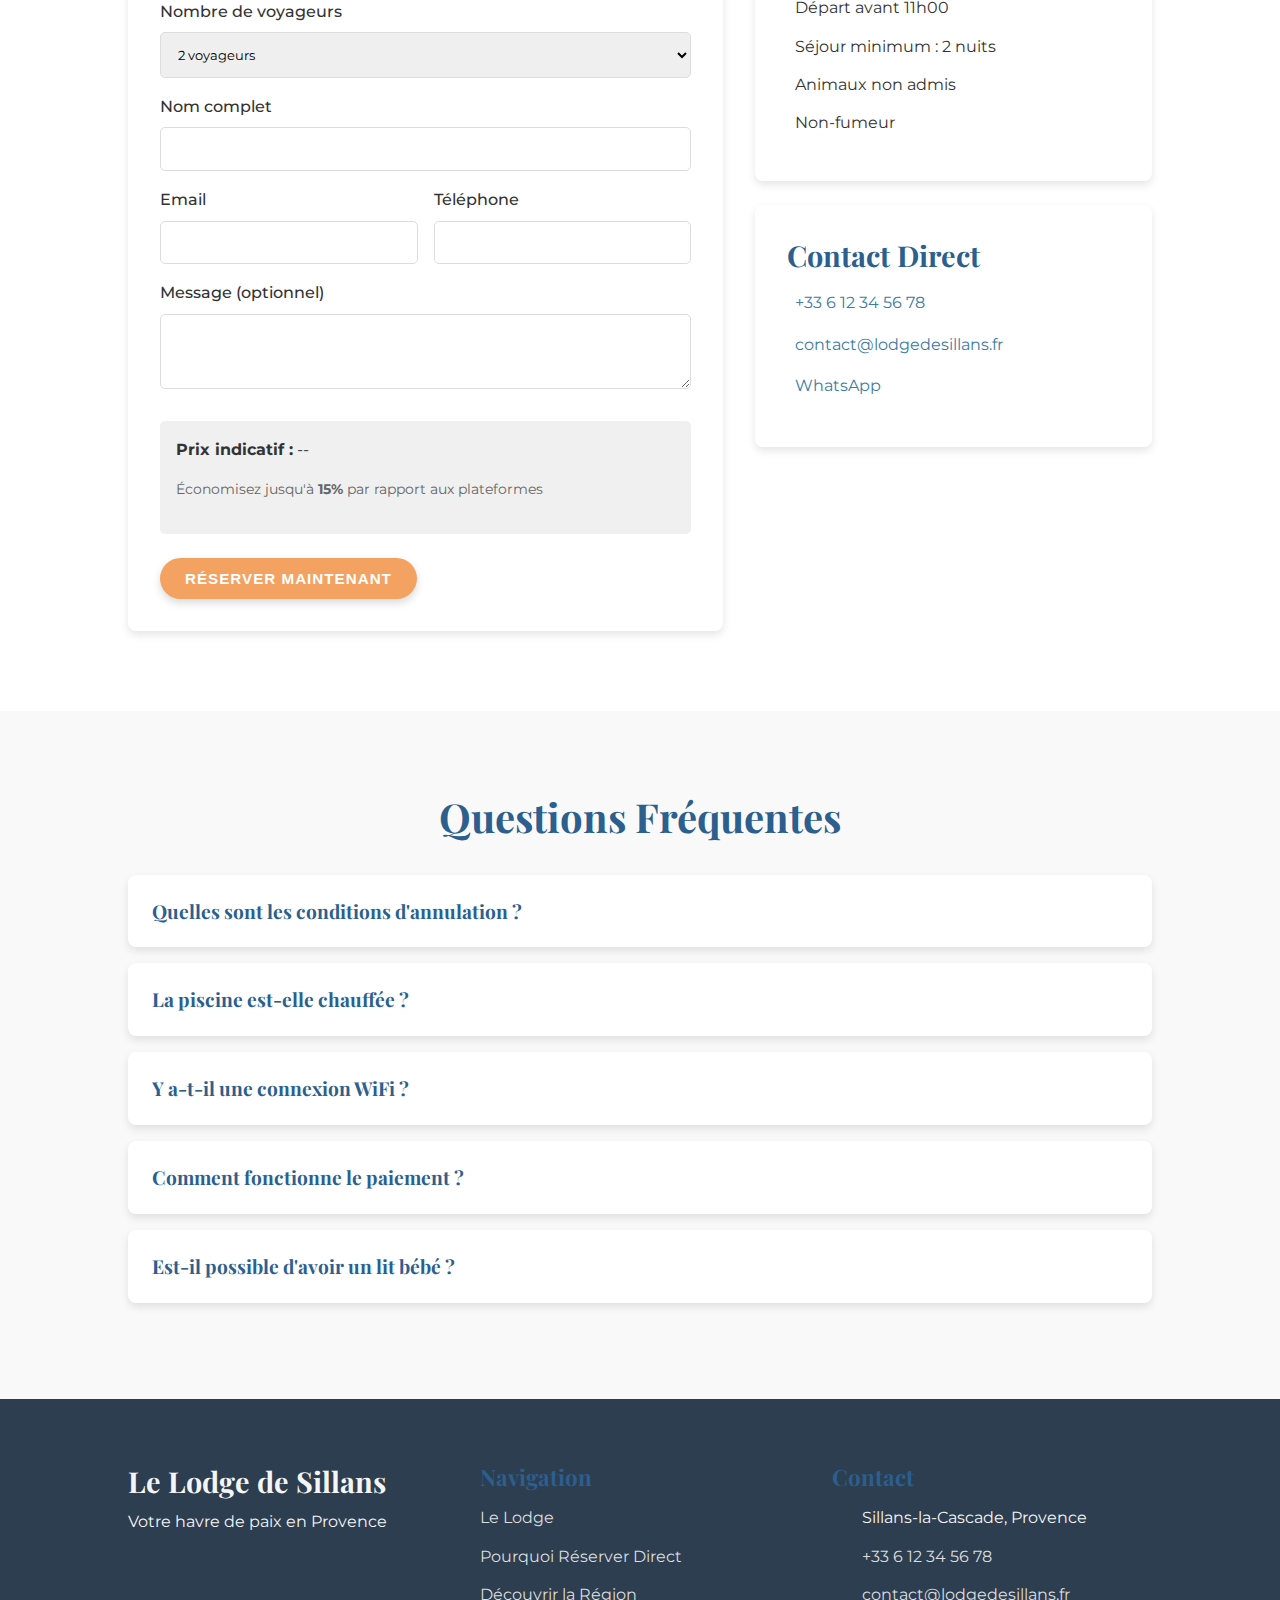
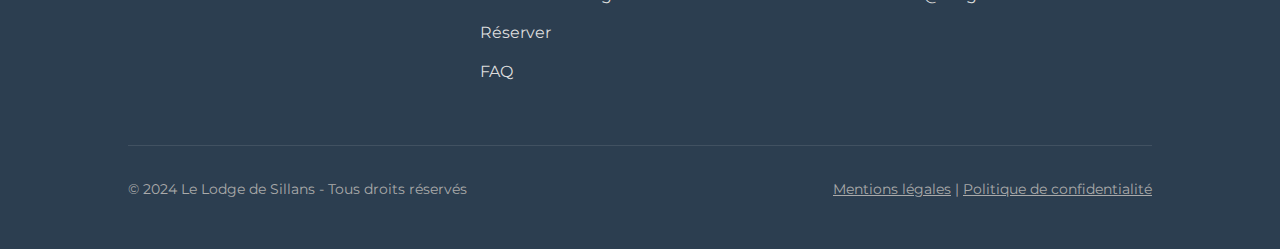
==== commit 931cd786: "Suppression de l'ancienne interface de traduction dans index.html et ajout d'une nouvelle structure " ====
--- a/index.html
+++ b/index.html
@@ -14,742 +14,9 @@
     <!-- Favicon -->
     <link rel="icon" href="images/favicon.ico" type="image/x-icon">
 </head>
-<body><audio class="audio-for-speech" src=""></audio><div class="translate-tooltip-mtz blue sm-root translate hidden_translate">
-                    <div class="header-wrapper">
-                        <div class="header-controls">
-                            <span class="sound-translate"></span>
-                            <span class="copy blue"></span>
-                            <span class="settings-translator"></span>
-                        </div>
-                        <div class="header-title">translator</div>
-                        <div class="translate-icons">
-                            <img class="from" src="">
-                            <img class="translate-arrow" src="chrome-extension://bebmphofpgkhclocdbgomhnjcpelbenh/images/right-arrow.png">
-                            <div class="translate_to_dropdown">
-                                <button class="dropbtn dropdown-toggle" type="button" id="dropdownMenuButton1" aria-expanded="false"></button>
-                                <ul class="dropdown-content-wrapper languageSelector blue">
-                                    <li><a class="dropdown-item" data-lang="af">Afrikaans</a></li>
-                                    <li><a class="dropdown-item" data-lang="sq">Albanian - shqipe</a></li>
-                                    <li><a class="dropdown-item" data-lang="ar">Arabic - ‎‫العربية‬‎</a></li>
-                                    <li><a class="dropdown-item" data-lang="hy">Armenian - Հայերէն</a></li>
-                                    <li><a class="dropdown-item" data-lang="az">Azerbaijani - azərbaycanca</a></li>
-                                    <li><a class="dropdown-item" data-lang="eu">Basque - euskara</a></li>
-                                    <li><a class="dropdown-item" data-lang="be">Belarusian - беларуская</a></li>
-                                    <li><a class="dropdown-item" data-lang="bn">Bengali - বাংলা</a></li>
-                                    <li><a class="dropdown-item" data-lang="bg">Bulgarian - български</a></li>
-                                    <li><a class="dropdown-item" data-lang="ca">Catalan - català</a></li>
-                                    <li><a class="dropdown-item" data-lang="zh-CN">Chinese - 中文（简体中文）</a></li>
-                                    <li><a class="dropdown-item" data-lang="zh-TW">Chinese - 中文 (繁體中文)</a></li>
-                                    <li><a class="dropdown-item" data-lang="hr">Croatian - hrvatski</a></li>
-                                    <li><a class="dropdown-item" data-lang="cs">Czech - čeština</a></li>
-                                    <li><a class="dropdown-item" data-lang="da">Danish - dansk</a></li>
-                                    <li><a class="dropdown-item" data-lang="nl">Dutch - Nederlands</a></li>
-                                    <li><a class="dropdown-item" data-lang="en">English</a></li>
-                                    <li><a class="dropdown-item" data-lang="eo">Esperanto - esperanto</a></li>
-                                    <li><a class="dropdown-item" data-lang="et">Estonian - eesti</a></li>
-                                    <li><a class="dropdown-item" data-lang="tl">Filipino</a></li>
-                                    <li><a class="dropdown-item" data-lang="fi">Finnish - suomi</a></li>
-                                    <li><a class="dropdown-item" data-lang="fr">French - français</a></li>
-                                    <li><a class="dropdown-item" data-lang="gl">Galician - galego</a></li>
-                                    <li><a class="dropdown-item" data-lang="ka">Georgian - ქართული</a></li>
-                                    <li><a class="dropdown-item" data-lang="de">German - Deutsch</a></li>
-                                    <li><a class="dropdown-item" data-lang="el">Greek - Ελληνικά</a></li>
-                                    <li><a class="dropdown-item" data-lang="gu">Gujarati - ગુજરાતી</a></li>
-                                    <li><a class="dropdown-item" data-lang="ht">Haitian Creole - kreyòl ayisyen</a></li>
-                                    <li><a class="dropdown-item" data-lang="iw">Hebrew - ‎‫עברית‬‎</a></li>
-                                    <li><a class="dropdown-item" data-lang="hi">Hindi - हिन्दी</a></li>
-                                    <li><a class="dropdown-item" data-lang="hu">Hungarian - magyar</a></li>
-                                    <li><a class="dropdown-item" data-lang="is">Icelandic - íslenska</a></li>
-                                    <li><a class="dropdown-item" data-lang="id">Indonesian - Bahasa Indonesia</a></li>
-                                    <li><a class="dropdown-item" data-lang="ga">Irish - Gaeilge</a></li>
-                                    <li><a class="dropdown-item" data-lang="it">Italian - italiano</a></li>
-                                    <li><a class="dropdown-item" data-lang="ja">Japanese - 日本語</a></li>
-                                    <li><a class="dropdown-item" data-lang="kn">Kannada - ಕನ್ನಡ</a></li>
-                                    <li><a class="dropdown-item" data-lang="ko">Korean - 한국어</a></li>
-                                    <li><a class="dropdown-item" data-lang="la">Latin - Lingua Latina</a></li>
-                                    <li><a class="dropdown-item" data-lang="lv">Latvian - latviešu</a></li>
-                                    <li><a class="dropdown-item" data-lang="lt">Lithuanian - lietuvių</a></li>
-                                    <li><a class="dropdown-item" data-lang="mk">Macedonian - македонски</a></li>
-                                    <li><a class="dropdown-item" data-lang="ms">Malay - Bahasa Melayu</a></li>
-                                    <li><a class="dropdown-item" data-lang="mt">Maltese - Malti</a></li>
-                                    <li><a class="dropdown-item" data-lang="no">Norwegian - norsk</a></li>
-                                    <li><a class="dropdown-item" data-lang="fa">Persian - ‎‫فارسی‬‎</a></li>
-                                    <li><a class="dropdown-item" data-lang="pl">Polish - polski</a></li>
-                                    <li><a class="dropdown-item" data-lang="pt">Portuguese - português</a></li>
-                                    <li><a class="dropdown-item" data-lang="ro">Romanian - română</a></li>
-                                    <li><a class="dropdown-item" data-lang="ru">Russian - русский</a></li>
-                                    <li><a class="dropdown-item" data-lang="sr">Serbian - Српски</a></li>
-                                    <li><a class="dropdown-item" data-lang="sk">Slovak - slovenčina</a></li>
-                                    <li><a class="dropdown-item" data-lang="sl">Slovenian - slovenščina</a></li>
-                                    <li><a class="dropdown-item" data-lang="es">Spanish - español</a></li>
-                                    <li><a class="dropdown-item" data-lang="sw">Swahili - Kiswahili</a></li>
-                                    <li><a class="dropdown-item" data-lang="sv">Swedish - svenska</a></li>
-                                    <li><a class="dropdown-item" data-lang="ta">Tamil - தமிழ்</a></li>
-                                    <li><a class="dropdown-item" data-lang="te">Telugu - తెలుగు</a></li>
-                                    <li><a class="dropdown-item" data-lang="th">Thai - ไทย</a></li>
-                                    <li><a class="dropdown-item" data-lang="tr">Turkish - Türkçe</a></li>
-                                    <li><a class="dropdown-item" data-lang="uk">Ukrainian - українська</a></li>
-                                    <li><a class="dropdown-item" data-lang="ur">Urdu - ‎‫اردو‬‎</a></li>
-                                    <li><a class="dropdown-item" data-lang="vi">Vietnamese - Tiếng Việt</a></li>
-                                    <li><a class="dropdown-item" data-lang="cy">Welsh - Cymraeg</a></li>
-                                    <li><a class="dropdown-item" data-lang="yi">Yiddish - יידיש</a></li>
-                            </ul>
-                          </div>
-                        </div>
-                    </div>
-                    <div class="translated-text">
-                        <div id="translator-words" class="words"></div>
-                        <div class="sentences blue"></div>
-                    </div>
-                    <div class="trans_controls">
-                        <div class="trans_controls__control-wrapper double_click">
-                            <span class="trans_controls__toggle dbl-click active" data-store="double_click">
-                                <div class="trans_controls__inner-circle"></div>
-                            </span>
-                            <span class="trans_controls__description">
-                            Double-click
-                            </span>
-                        </div>
-                        <div class="trans_controls__control-wrapper selection">
-                            <span class="trans_controls__toggle icon-trans " data-store="icon_trans">
-                                <div class="trans_controls__inner-circle"></div>
-                            </span>
-                            <span class="trans_controls__description">
-                            Select to translate
-                            </span>
-                        </div>
-                    </div>
-                </div><span class="translate-button-mtz hidden_translate blue"></span><audio class="audio-for-speech" src=""></audio><div class="translate-tooltip-mtz blue sm-root translate hidden_translate">
-                    <div class="header-wrapper">
-                        <div class="header-controls">
-                            <span class="sound-translate"></span>
-                            <span class="copy blue"></span>
-                            <span class="settings-translator"></span>
-                        </div>
-                        <div class="header-title">translator</div>
-                        <div class="translate-icons">
-                            <img class="from" src="">
-                            <img class="translate-arrow" src="chrome-extension://bebmphofpgkhclocdbgomhnjcpelbenh/images/right-arrow.png">
-                            <div class="translate_to_dropdown">
-                                <button class="dropbtn dropdown-toggle" type="button" id="dropdownMenuButton1" aria-expanded="false"></button>
-                                <ul class="dropdown-content-wrapper languageSelector blue">
-                                    <li><a class="dropdown-item" data-lang="af">Afrikaans</a></li>
-                                    <li><a class="dropdown-item" data-lang="sq">Albanian - shqipe</a></li>
-                                    <li><a class="dropdown-item" data-lang="ar">Arabic - ‎‫العربية‬‎</a></li>
-                                    <li><a class="dropdown-item" data-lang="hy">Armenian - Հայերէն</a></li>
-                                    <li><a class="dropdown-item" data-lang="az">Azerbaijani - azərbaycanca</a></li>
-                                    <li><a class="dropdown-item" data-lang="eu">Basque - euskara</a></li>
-                                    <li><a class="dropdown-item" data-lang="be">Belarusian - беларуская</a></li>
-                                    <li><a class="dropdown-item" data-lang="bn">Bengali - বাংলা</a></li>
-                                    <li><a class="dropdown-item" data-lang="bg">Bulgarian - български</a></li>
-                                    <li><a class="dropdown-item" data-lang="ca">Catalan - català</a></li>
-                                    <li><a class="dropdown-item" data-lang="zh-CN">Chinese - 中文（简体中文）</a></li>
-                                    <li><a class="dropdown-item" data-lang="zh-TW">Chinese - 中文 (繁體中文)</a></li>
-                                    <li><a class="dropdown-item" data-lang="hr">Croatian - hrvatski</a></li>
-                                    <li><a class="dropdown-item" data-lang="cs">Czech - čeština</a></li>
-                                    <li><a class="dropdown-item" data-lang="da">Danish - dansk</a></li>
-                                    <li><a class="dropdown-item" data-lang="nl">Dutch - Nederlands</a></li>
-                                    <li><a class="dropdown-item" data-lang="en">English</a></li>
-                                    <li><a class="dropdown-item" data-lang="eo">Esperanto - esperanto</a></li>
-                                    <li><a class="dropdown-item" data-lang="et">Estonian - eesti</a></li>
-                                    <li><a class="dropdown-item" data-lang="tl">Filipino</a></li>
-                                    <li><a class="dropdown-item" data-lang="fi">Finnish - suomi</a></li>
-                                    <li><a class="dropdown-item" data-lang="fr">French - français</a></li>
-                                    <li><a class="dropdown-item" data-lang="gl">Galician - galego</a></li>
-                                    <li><a class="dropdown-item" data-lang="ka">Georgian - ქართული</a></li>
-                                    <li><a class="dropdown-item" data-lang="de">German - Deutsch</a></li>
-                                    <li><a class="dropdown-item" data-lang="el">Greek - Ελληνικά</a></li>
-                                    <li><a class="dropdown-item" data-lang="gu">Gujarati - ગુજરાતી</a></li>
-                                    <li><a class="dropdown-item" data-lang="ht">Haitian Creole - kreyòl ayisyen</a></li>
-                                    <li><a class="dropdown-item" data-lang="iw">Hebrew - ‎‫עברית‬‎</a></li>
-                                    <li><a class="dropdown-item" data-lang="hi">Hindi - हिन्दी</a></li>
-                                    <li><a class="dropdown-item" data-lang="hu">Hungarian - magyar</a></li>
-                                    <li><a class="dropdown-item" data-lang="is">Icelandic - íslenska</a></li>
-                                    <li><a class="dropdown-item" data-lang="id">Indonesian - Bahasa Indonesia</a></li>
-                                    <li><a class="dropdown-item" data-lang="ga">Irish - Gaeilge</a></li>
-                                    <li><a class="dropdown-item" data-lang="it">Italian - italiano</a></li>
-                                    <li><a class="dropdown-item" data-lang="ja">Japanese - 日本語</a></li>
-                                    <li><a class="dropdown-item" data-lang="kn">Kannada - ಕನ್ನಡ</a></li>
-                                    <li><a class="dropdown-item" data-lang="ko">Korean - 한국어</a></li>
-                                    <li><a class="dropdown-item" data-lang="la">Latin - Lingua Latina</a></li>
-                                    <li><a class="dropdown-item" data-lang="lv">Latvian - latviešu</a></li>
-                                    <li><a class="dropdown-item" data-lang="lt">Lithuanian - lietuvių</a></li>
-                                    <li><a class="dropdown-item" data-lang="mk">Macedonian - македонски</a></li>
-                                    <li><a class="dropdown-item" data-lang="ms">Malay - Bahasa Melayu</a></li>
-                                    <li><a class="dropdown-item" data-lang="mt">Maltese - Malti</a></li>
-                                    <li><a class="dropdown-item" data-lang="no">Norwegian - norsk</a></li>
-                                    <li><a class="dropdown-item" data-lang="fa">Persian - ‎‫فارسی‬‎</a></li>
-                                    <li><a class="dropdown-item" data-lang="pl">Polish - polski</a></li>
-                                    <li><a class="dropdown-item" data-lang="pt">Portuguese - português</a></li>
-                                    <li><a class="dropdown-item" data-lang="ro">Romanian - română</a></li>
-                                    <li><a class="dropdown-item" data-lang="ru">Russian - русский</a></li>
-                                    <li><a class="dropdown-item" data-lang="sr">Serbian - Српски</a></li>
-                                    <li><a class="dropdown-item" data-lang="sk">Slovak - slovenčina</a></li>
-                                    <li><a class="dropdown-item" data-lang="sl">Slovenian - slovenščina</a></li>
-                                    <li><a class="dropdown-item" data-lang="es">Spanish - español</a></li>
-                                    <li><a class="dropdown-item" data-lang="sw">Swahili - Kiswahili</a></li>
-                                    <li><a class="dropdown-item" data-lang="sv">Swedish - svenska</a></li>
-                                    <li><a class="dropdown-item" data-lang="ta">Tamil - தமிழ்</a></li>
-                                    <li><a class="dropdown-item" data-lang="te">Telugu - తెలుగు</a></li>
-                                    <li><a class="dropdown-item" data-lang="th">Thai - ไทย</a></li>
-                                    <li><a class="dropdown-item" data-lang="tr">Turkish - Türkçe</a></li>
-                                    <li><a class="dropdown-item" data-lang="uk">Ukrainian - українська</a></li>
-                                    <li><a class="dropdown-item" data-lang="ur">Urdu - ‎‫اردو‬‎</a></li>
-                                    <li><a class="dropdown-item" data-lang="vi">Vietnamese - Tiếng Việt</a></li>
-                                    <li><a class="dropdown-item" data-lang="cy">Welsh - Cymraeg</a></li>
-                                    <li><a class="dropdown-item" data-lang="yi">Yiddish - יידיש</a></li>
-                            </ul>
-                          </div>
-                        </div>
-                    </div>
-                    <div class="translated-text">
-                        <div id="translator-words" class="words"></div>
-                        <div class="sentences blue"></div>
-                    </div>
-                    <div class="trans_controls">
-                        <div class="trans_controls__control-wrapper double_click">
-                            <span class="trans_controls__toggle dbl-click active" data-store="double_click">
-                                <div class="trans_controls__inner-circle"></div>
-                            </span>
-                            <span class="trans_controls__description">
-                            Double-click
-                            </span>
-                        </div>
-                        <div class="trans_controls__control-wrapper selection">
-                            <span class="trans_controls__toggle icon-trans " data-store="icon_trans">
-                                <div class="trans_controls__inner-circle"></div>
-                            </span>
-                            <span class="trans_controls__description">
-                            Select to translate
-                            </span>
-                        </div>
-                    </div>
-                </div><span class="translate-button-mtz hidden_translate blue"></span><audio class="audio-for-speech" src=""></audio><div class="translate-tooltip-mtz blue sm-root translate hidden_translate">
-                    <div class="header-wrapper">
-                        <div class="header-controls">
-                            <span class="sound-translate"></span>
-                            <span class="copy blue"></span>
-                            <span class="settings-translator"></span>
-                        </div>
-                        <div class="header-title">translator</div>
-                        <div class="translate-icons">
-                            <img class="from" src="">
-                            <img class="translate-arrow" src="chrome-extension://bebmphofpgkhclocdbgomhnjcpelbenh/images/right-arrow.png">
-                            <div class="translate_to_dropdown">
-                                <button class="dropbtn dropdown-toggle" type="button" id="dropdownMenuButton1" aria-expanded="false"></button>
-                                <ul class="dropdown-content-wrapper languageSelector blue">
-                                    <li><a class="dropdown-item" data-lang="af">Afrikaans</a></li>
-                                    <li><a class="dropdown-item" data-lang="sq">Albanian - shqipe</a></li>
-                                    <li><a class="dropdown-item" data-lang="ar">Arabic - ‎‫العربية‬‎</a></li>
-                                    <li><a class="dropdown-item" data-lang="hy">Armenian - Հայերէն</a></li>
-                                    <li><a class="dropdown-item" data-lang="az">Azerbaijani - azərbaycanca</a></li>
-                                    <li><a class="dropdown-item" data-lang="eu">Basque - euskara</a></li>
-                                    <li><a class="dropdown-item" data-lang="be">Belarusian - беларуская</a></li>
-                                    <li><a class="dropdown-item" data-lang="bn">Bengali - বাংলা</a></li>
-                                    <li><a class="dropdown-item" data-lang="bg">Bulgarian - български</a></li>
-                                    <li><a class="dropdown-item" data-lang="ca">Catalan - català</a></li>
-                                    <li><a class="dropdown-item" data-lang="zh-CN">Chinese - 中文（简体中文）</a></li>
-                                    <li><a class="dropdown-item" data-lang="zh-TW">Chinese - 中文 (繁體中文)</a></li>
-                                    <li><a class="dropdown-item" data-lang="hr">Croatian - hrvatski</a></li>
-                                    <li><a class="dropdown-item" data-lang="cs">Czech - čeština</a></li>
-                                    <li><a class="dropdown-item" data-lang="da">Danish - dansk</a></li>
-                                    <li><a class="dropdown-item" data-lang="nl">Dutch - Nederlands</a></li>
-                                    <li><a class="dropdown-item" data-lang="en">English</a></li>
-                                    <li><a class="dropdown-item" data-lang="eo">Esperanto - esperanto</a></li>
-                                    <li><a class="dropdown-item" data-lang="et">Estonian - eesti</a></li>
-                                    <li><a class="dropdown-item" data-lang="tl">Filipino</a></li>
-                                    <li><a class="dropdown-item" data-lang="fi">Finnish - suomi</a></li>
-                                    <li><a class="dropdown-item" data-lang="fr">French - français</a></li>
-                                    <li><a class="dropdown-item" data-lang="gl">Galician - galego</a></li>
-                                    <li><a class="dropdown-item" data-lang="ka">Georgian - ქართული</a></li>
-                                    <li><a class="dropdown-item" data-lang="de">German - Deutsch</a></li>
-                                    <li><a class="dropdown-item" data-lang="el">Greek - Ελληνικά</a></li>
-                                    <li><a class="dropdown-item" data-lang="gu">Gujarati - ગુજરાતી</a></li>
-                                    <li><a class="dropdown-item" data-lang="ht">Haitian Creole - kreyòl ayisyen</a></li>
-                                    <li><a class="dropdown-item" data-lang="iw">Hebrew - ‎‫עברית‬‎</a></li>
-                                    <li><a class="dropdown-item" data-lang="hi">Hindi - हिन्दी</a></li>
-                                    <li><a class="dropdown-item" data-lang="hu">Hungarian - magyar</a></li>
-                                    <li><a class="dropdown-item" data-lang="is">Icelandic - íslenska</a></li>
-                                    <li><a class="dropdown-item" data-lang="id">Indonesian - Bahasa Indonesia</a></li>
-                                    <li><a class="dropdown-item" data-lang="ga">Irish - Gaeilge</a></li>
-                                    <li><a class="dropdown-item" data-lang="it">Italian - italiano</a></li>
-                                    <li><a class="dropdown-item" data-lang="ja">Japanese - 日本語</a></li>
-                                    <li><a class="dropdown-item" data-lang="kn">Kannada - ಕನ್ನಡ</a></li>
-                                    <li><a class="dropdown-item" data-lang="ko">Korean - 한국어</a></li>
-                                    <li><a class="dropdown-item" data-lang="la">Latin - Lingua Latina</a></li>
-                                    <li><a class="dropdown-item" data-lang="lv">Latvian - latviešu</a></li>
-                                    <li><a class="dropdown-item" data-lang="lt">Lithuanian - lietuvių</a></li>
-                                    <li><a class="dropdown-item" data-lang="mk">Macedonian - македонски</a></li>
-                                    <li><a class="dropdown-item" data-lang="ms">Malay - Bahasa Melayu</a></li>
-                                    <li><a class="dropdown-item" data-lang="mt">Maltese - Malti</a></li>
-                                    <li><a class="dropdown-item" data-lang="no">Norwegian - norsk</a></li>
-                                    <li><a class="dropdown-item" data-lang="fa">Persian - ‎‫فارسی‬‎</a></li>
-                                    <li><a class="dropdown-item" data-lang="pl">Polish - polski</a></li>
-                                    <li><a class="dropdown-item" data-lang="pt">Portuguese - português</a></li>
-                                    <li><a class="dropdown-item" data-lang="ro">Romanian - română</a></li>
-                                    <li><a class="dropdown-item" data-lang="ru">Russian - русский</a></li>
-                                    <li><a class="dropdown-item" data-lang="sr">Serbian - Српски</a></li>
-                                    <li><a class="dropdown-item" data-lang="sk">Slovak - slovenčina</a></li>
-                                    <li><a class="dropdown-item" data-lang="sl">Slovenian - slovenščina</a></li>
-                                    <li><a class="dropdown-item" data-lang="es">Spanish - español</a></li>
-                                    <li><a class="dropdown-item" data-lang="sw">Swahili - Kiswahili</a></li>
-                                    <li><a class="dropdown-item" data-lang="sv">Swedish - svenska</a></li>
-                                    <li><a class="dropdown-item" data-lang="ta">Tamil - தமிழ்</a></li>
-                                    <li><a class="dropdown-item" data-lang="te">Telugu - తెలుగు</a></li>
-                                    <li><a class="dropdown-item" data-lang="th">Thai - ไทย</a></li>
-                                    <li><a class="dropdown-item" data-lang="tr">Turkish - Türkçe</a></li>
-                                    <li><a class="dropdown-item" data-lang="uk">Ukrainian - українська</a></li>
-                                    <li><a class="dropdown-item" data-lang="ur">Urdu - ‎‫اردو‬‎</a></li>
-                                    <li><a class="dropdown-item" data-lang="vi">Vietnamese - Tiếng Việt</a></li>
-                                    <li><a class="dropdown-item" data-lang="cy">Welsh - Cymraeg</a></li>
-                                    <li><a class="dropdown-item" data-lang="yi">Yiddish - יידיש</a></li>
-                            </ul>
-                          </div>
-                        </div>
-                    </div>
-                    <div class="translated-text">
-                        <div id="translator-words" class="words"></div>
-                        <div class="sentences blue"></div>
-                    </div>
-                    <div class="trans_controls">
-                        <div class="trans_controls__control-wrapper double_click">
-                            <span class="trans_controls__toggle dbl-click active" data-store="double_click">
-                                <div class="trans_controls__inner-circle"></div>
-                            </span>
-                            <span class="trans_controls__description">
-                            Double-click
-                            </span>
-                        </div>
-                        <div class="trans_controls__control-wrapper selection">
-                            <span class="trans_controls__toggle icon-trans " data-store="icon_trans">
-                                <div class="trans_controls__inner-circle"></div>
-                            </span>
-                            <span class="trans_controls__description">
-                            Select to translate
-                            </span>
-                        </div>
-                    </div>
-                </div><span class="translate-button-mtz hidden_translate blue"></span><audio class="audio-for-speech" src=""></audio><div class="translate-tooltip-mtz blue sm-root translate hidden_translate">
-                    <div class="header-wrapper">
-                        <div class="header-controls">
-                            <span class="sound-translate"></span>
-                            <span class="copy blue"></span>
-                            <span class="settings-translator"></span>
-                        </div>
-                        <div class="header-title">translator</div>
-                        <div class="translate-icons">
-                            <img class="from" src="">
-                            <img class="translate-arrow" src="chrome-extension://bebmphofpgkhclocdbgomhnjcpelbenh/images/right-arrow.png">
-                            <div class="translate_to_dropdown">
-                                <button class="dropbtn dropdown-toggle" type="button" id="dropdownMenuButton1" aria-expanded="false"></button>
-                                <ul class="dropdown-content-wrapper languageSelector blue">
-                                    <li><a class="dropdown-item" data-lang="af">Afrikaans</a></li>
-                                    <li><a class="dropdown-item" data-lang="sq">Albanian - shqipe</a></li>
-                                    <li><a class="dropdown-item" data-lang="ar">Arabic - ‎‫العربية‬‎</a></li>
-                                    <li><a class="dropdown-item" data-lang="hy">Armenian - Հայերէն</a></li>
-                                    <li><a class="dropdown-item" data-lang="az">Azerbaijani - azərbaycanca</a></li>
-                                    <li><a class="dropdown-item" data-lang="eu">Basque - euskara</a></li>
-                                    <li><a class="dropdown-item" data-lang="be">Belarusian - беларуская</a></li>
-                                    <li><a class="dropdown-item" data-lang="bn">Bengali - বাংলা</a></li>
-                                    <li><a class="dropdown-item" data-lang="bg">Bulgarian - български</a></li>
-                                    <li><a class="dropdown-item" data-lang="ca">Catalan - català</a></li>
-                                    <li><a class="dropdown-item" data-lang="zh-CN">Chinese - 中文（简体中文）</a></li>
-                                    <li><a class="dropdown-item" data-lang="zh-TW">Chinese - 中文 (繁體中文)</a></li>
-                                    <li><a class="dropdown-item" data-lang="hr">Croatian - hrvatski</a></li>
-                                    <li><a class="dropdown-item" data-lang="cs">Czech - čeština</a></li>
-                                    <li><a class="dropdown-item" data-lang="da">Danish - dansk</a></li>
-                                    <li><a class="dropdown-item" data-lang="nl">Dutch - Nederlands</a></li>
-                                    <li><a class="dropdown-item" data-lang="en">English</a></li>
-                                    <li><a class="dropdown-item" data-lang="eo">Esperanto - esperanto</a></li>
-                                    <li><a class="dropdown-item" data-lang="et">Estonian - eesti</a></li>
-                                    <li><a class="dropdown-item" data-lang="tl">Filipino</a></li>
-                                    <li><a class="dropdown-item" data-lang="fi">Finnish - suomi</a></li>
-                                    <li><a class="dropdown-item" data-lang="fr">French - français</a></li>
-                                    <li><a class="dropdown-item" data-lang="gl">Galician - galego</a></li>
-                                    <li><a class="dropdown-item" data-lang="ka">Georgian - ქართული</a></li>
-                                    <li><a class="dropdown-item" data-lang="de">German - Deutsch</a></li>
-                                    <li><a class="dropdown-item" data-lang="el">Greek - Ελληνικά</a></li>
-                                    <li><a class="dropdown-item" data-lang="gu">Gujarati - ગુજરાતી</a></li>
-                                    <li><a class="dropdown-item" data-lang="ht">Haitian Creole - kreyòl ayisyen</a></li>
-                                    <li><a class="dropdown-item" data-lang="iw">Hebrew - ‎‫עברית‬‎</a></li>
-                                    <li><a class="dropdown-item" data-lang="hi">Hindi - हिन्दी</a></li>
-                                    <li><a class="dropdown-item" data-lang="hu">Hungarian - magyar</a></li>
-                                    <li><a class="dropdown-item" data-lang="is">Icelandic - íslenska</a></li>
-                                    <li><a class="dropdown-item" data-lang="id">Indonesian - Bahasa Indonesia</a></li>
-                                    <li><a class="dropdown-item" data-lang="ga">Irish - Gaeilge</a></li>
-                                    <li><a class="dropdown-item" data-lang="it">Italian - italiano</a></li>
-                                    <li><a class="dropdown-item" data-lang="ja">Japanese - 日本語</a></li>
-                                    <li><a class="dropdown-item" data-lang="kn">Kannada - ಕನ್ನಡ</a></li>
-                                    <li><a class="dropdown-item" data-lang="ko">Korean - 한국어</a></li>
-                                    <li><a class="dropdown-item" data-lang="la">Latin - Lingua Latina</a></li>
-                                    <li><a class="dropdown-item" data-lang="lv">Latvian - latviešu</a></li>
-                                    <li><a class="dropdown-item" data-lang="lt">Lithuanian - lietuvių</a></li>
-                                    <li><a class="dropdown-item" data-lang="mk">Macedonian - македонски</a></li>
-                                    <li><a class="dropdown-item" data-lang="ms">Malay - Bahasa Melayu</a></li>
-                                    <li><a class="dropdown-item" data-lang="mt">Maltese - Malti</a></li>
-                                    <li><a class="dropdown-item" data-lang="no">Norwegian - norsk</a></li>
-                                    <li><a class="dropdown-item" data-lang="fa">Persian - ‎‫فارسی‬‎</a></li>
-                                    <li><a class="dropdown-item" data-lang="pl">Polish - polski</a></li>
-                                    <li><a class="dropdown-item" data-lang="pt">Portuguese - português</a></li>
-                                    <li><a class="dropdown-item" data-lang="ro">Romanian - română</a></li>
-                                    <li><a class="dropdown-item" data-lang="ru">Russian - русский</a></li>
-                                    <li><a class="dropdown-item" data-lang="sr">Serbian - Српски</a></li>
-                                    <li><a class="dropdown-item" data-lang="sk">Slovak - slovenčina</a></li>
-                                    <li><a class="dropdown-item" data-lang="sl">Slovenian - slovenščina</a></li>
-                                    <li><a class="dropdown-item" data-lang="es">Spanish - español</a></li>
-                                    <li><a class="dropdown-item" data-lang="sw">Swahili - Kiswahili</a></li>
-                                    <li><a class="dropdown-item" data-lang="sv">Swedish - svenska</a></li>
-                                    <li><a class="dropdown-item" data-lang="ta">Tamil - தமிழ்</a></li>
-                                    <li><a class="dropdown-item" data-lang="te">Telugu - తెలుగు</a></li>
-                                    <li><a class="dropdown-item" data-lang="th">Thai - ไทย</a></li>
-                                    <li><a class="dropdown-item" data-lang="tr">Turkish - Türkçe</a></li>
-                                    <li><a class="dropdown-item" data-lang="uk">Ukrainian - українська</a></li>
-                                    <li><a class="dropdown-item" data-lang="ur">Urdu - ‎‫اردو‬‎</a></li>
-                                    <li><a class="dropdown-item" data-lang="vi">Vietnamese - Tiếng Việt</a></li>
-                                    <li><a class="dropdown-item" data-lang="cy">Welsh - Cymraeg</a></li>
-                                    <li><a class="dropdown-item" data-lang="yi">Yiddish - יידיש</a></li>
-                            </ul>
-                          </div>
-                        </div>
-                    </div>
-                    <div class="translated-text">
-                        <div id="translator-words" class="words"></div>
-                        <div class="sentences blue"></div>
-                    </div>
-                    <div class="trans_controls">
-                        <div class="trans_controls__control-wrapper double_click">
-                            <span class="trans_controls__toggle dbl-click active" data-store="double_click">
-                                <div class="trans_controls__inner-circle"></div>
-                            </span>
-                            <span class="trans_controls__description">
-                            Double-click
-                            </span>
-                        </div>
-                        <div class="trans_controls__control-wrapper selection">
-                            <span class="trans_controls__toggle icon-trans " data-store="icon_trans">
-                                <div class="trans_controls__inner-circle"></div>
-                            </span>
-                            <span class="trans_controls__description">
-                            Select to translate
-                            </span>
-                        </div>
-                    </div>
-                </div><span class="translate-button-mtz hidden_translate blue"></span><audio class="audio-for-speech" src=""></audio><div class="translate-tooltip-mtz blue sm-root translate hidden_translate">
-                    <div class="header-wrapper">
-                        <div class="header-controls">
-                            <span class="sound-translate"></span>
-                            <span class="copy blue"></span>
-                            <span class="settings-translator"></span>
-                        </div>
-                        <div class="header-title">translator</div>
-                        <div class="translate-icons">
-                            <img class="from" src="">
-                            <img class="translate-arrow" src="chrome-extension://bebmphofpgkhclocdbgomhnjcpelbenh/images/right-arrow.png">
-                            <div class="translate_to_dropdown">
-                                <button class="dropbtn dropdown-toggle" type="button" id="dropdownMenuButton1" aria-expanded="false"></button>
-                                <ul class="dropdown-content-wrapper languageSelector blue">
-                                    <li><a class="dropdown-item" data-lang="af">Afrikaans</a></li>
-                                    <li><a class="dropdown-item" data-lang="sq">Albanian - shqipe</a></li>
-                                    <li><a class="dropdown-item" data-lang="ar">Arabic - ‎‫العربية‬‎</a></li>
-                                    <li><a class="dropdown-item" data-lang="hy">Armenian - Հայերէն</a></li>
-                                    <li><a class="dropdown-item" data-lang="az">Azerbaijani - azərbaycanca</a></li>
-                                    <li><a class="dropdown-item" data-lang="eu">Basque - euskara</a></li>
-                                    <li><a class="dropdown-item" data-lang="be">Belarusian - беларуская</a></li>
-                                    <li><a class="dropdown-item" data-lang="bn">Bengali - বাংলা</a></li>
-                                    <li><a class="dropdown-item" data-lang="bg">Bulgarian - български</a></li>
-                                    <li><a class="dropdown-item" data-lang="ca">Catalan - català</a></li>
-                                    <li><a class="dropdown-item" data-lang="zh-CN">Chinese - 中文（简体中文）</a></li>
-                                    <li><a class="dropdown-item" data-lang="zh-TW">Chinese - 中文 (繁體中文)</a></li>
-                                    <li><a class="dropdown-item" data-lang="hr">Croatian - hrvatski</a></li>
-                                    <li><a class="dropdown-item" data-lang="cs">Czech - čeština</a></li>
-                                    <li><a class="dropdown-item" data-lang="da">Danish - dansk</a></li>
-                                    <li><a class="dropdown-item" data-lang="nl">Dutch - Nederlands</a></li>
-                                    <li><a class="dropdown-item" data-lang="en">English</a></li>
-                                    <li><a class="dropdown-item" data-lang="eo">Esperanto - esperanto</a></li>
-                                    <li><a class="dropdown-item" data-lang="et">Estonian - eesti</a></li>
-                                    <li><a class="dropdown-item" data-lang="tl">Filipino</a></li>
-                                    <li><a class="dropdown-item" data-lang="fi">Finnish - suomi</a></li>
-                                    <li><a class="dropdown-item" data-lang="fr">French - français</a></li>
-                                    <li><a class="dropdown-item" data-lang="gl">Galician - galego</a></li>
-                                    <li><a class="dropdown-item" data-lang="ka">Georgian - ქართული</a></li>
-                                    <li><a class="dropdown-item" data-lang="de">German - Deutsch</a></li>
-                                    <li><a class="dropdown-item" data-lang="el">Greek - Ελληνικά</a></li>
-                                    <li><a class="dropdown-item" data-lang="gu">Gujarati - ગુજરાતી</a></li>
-                                    <li><a class="dropdown-item" data-lang="ht">Haitian Creole - kreyòl ayisyen</a></li>
-                                    <li><a class="dropdown-item" data-lang="iw">Hebrew - ‎‫עברית‬‎</a></li>
-                                    <li><a class="dropdown-item" data-lang="hi">Hindi - हिन्दी</a></li>
-                                    <li><a class="dropdown-item" data-lang="hu">Hungarian - magyar</a></li>
-                                    <li><a class="dropdown-item" data-lang="is">Icelandic - íslenska</a></li>
-                                    <li><a class="dropdown-item" data-lang="id">Indonesian - Bahasa Indonesia</a></li>
-                                    <li><a class="dropdown-item" data-lang="ga">Irish - Gaeilge</a></li>
-                                    <li><a class="dropdown-item" data-lang="it">Italian - italiano</a></li>
-                                    <li><a class="dropdown-item" data-lang="ja">Japanese - 日本語</a></li>
-                                    <li><a class="dropdown-item" data-lang="kn">Kannada - ಕನ್ನಡ</a></li>
-                                    <li><a class="dropdown-item" data-lang="ko">Korean - 한국어</a></li>
-                                    <li><a class="dropdown-item" data-lang="la">Latin - Lingua Latina</a></li>
-                                    <li><a class="dropdown-item" data-lang="lv">Latvian - latviešu</a></li>
-                                    <li><a class="dropdown-item" data-lang="lt">Lithuanian - lietuvių</a></li>
-                                    <li><a class="dropdown-item" data-lang="mk">Macedonian - македонски</a></li>
-                                    <li><a class="dropdown-item" data-lang="ms">Malay - Bahasa Melayu</a></li>
-                                    <li><a class="dropdown-item" data-lang="mt">Maltese - Malti</a></li>
-                                    <li><a class="dropdown-item" data-lang="no">Norwegian - norsk</a></li>
-                                    <li><a class="dropdown-item" data-lang="fa">Persian - ‎‫فارسی‬‎</a></li>
-                                    <li><a class="dropdown-item" data-lang="pl">Polish - polski</a></li>
-                                    <li><a class="dropdown-item" data-lang="pt">Portuguese - português</a></li>
-                                    <li><a class="dropdown-item" data-lang="ro">Romanian - română</a></li>
-                                    <li><a class="dropdown-item" data-lang="ru">Russian - русский</a></li>
-                                    <li><a class="dropdown-item" data-lang="sr">Serbian - Српски</a></li>
-                                    <li><a class="dropdown-item" data-lang="sk">Slovak - slovenčina</a></li>
-                                    <li><a class="dropdown-item" data-lang="sl">Slovenian - slovenščina</a></li>
-                                    <li><a class="dropdown-item" data-lang="es">Spanish - español</a></li>
-                                    <li><a class="dropdown-item" data-lang="sw">Swahili - Kiswahili</a></li>
-                                    <li><a class="dropdown-item" data-lang="sv">Swedish - svenska</a></li>
-                                    <li><a class="dropdown-item" data-lang="ta">Tamil - தமிழ்</a></li>
-                                    <li><a class="dropdown-item" data-lang="te">Telugu - తెలుగు</a></li>
-                                    <li><a class="dropdown-item" data-lang="th">Thai - ไทย</a></li>
-                                    <li><a class="dropdown-item" data-lang="tr">Turkish - Türkçe</a></li>
-                                    <li><a class="dropdown-item" data-lang="uk">Ukrainian - українська</a></li>
-                                    <li><a class="dropdown-item" data-lang="ur">Urdu - ‎‫اردو‬‎</a></li>
-                                    <li><a class="dropdown-item" data-lang="vi">Vietnamese - Tiếng Việt</a></li>
-                                    <li><a class="dropdown-item" data-lang="cy">Welsh - Cymraeg</a></li>
-                                    <li><a class="dropdown-item" data-lang="yi">Yiddish - יידיש</a></li>
-                            </ul>
-                          </div>
-                        </div>
-                    </div>
-                    <div class="translated-text">
-                        <div id="translator-words" class="words"></div>
-                        <div class="sentences blue"></div>
-                    </div>
-                    <div class="trans_controls">
-                        <div class="trans_controls__control-wrapper double_click">
-                            <span class="trans_controls__toggle dbl-click active" data-store="double_click">
-                                <div class="trans_controls__inner-circle"></div>
-                            </span>
-                            <span class="trans_controls__description">
-                            Double-click
-                            </span>
-                        </div>
-                        <div class="trans_controls__control-wrapper selection">
-                            <span class="trans_controls__toggle icon-trans " data-store="icon_trans">
-                                <div class="trans_controls__inner-circle"></div>
-                            </span>
-                            <span class="trans_controls__description">
-                            Select to translate
-                            </span>
-                        </div>
-                    </div>
-                </div><span class="translate-button-mtz hidden_translate blue"></span><audio class="audio-for-speech" src=""></audio><div class="translate-tooltip-mtz blue sm-root translate hidden_translate">
-                    <div class="header-wrapper">
-                        <div class="header-controls">
-                            <span class="sound-translate"></span>
-                            <span class="copy blue"></span>
-                            <span class="settings-translator"></span>
-                        </div>
-                        <div class="header-title">translator</div>
-                        <div class="translate-icons">
-                            <img class="from" src="">
-                            <img class="translate-arrow" src="chrome-extension://bebmphofpgkhclocdbgomhnjcpelbenh/images/right-arrow.png">
-                            <div class="translate_to_dropdown">
-                                <button class="dropbtn dropdown-toggle" type="button" id="dropdownMenuButton1" aria-expanded="false"></button>
-                                <ul class="dropdown-content-wrapper languageSelector blue">
-                                    <li><a class="dropdown-item" data-lang="af">Afrikaans</a></li>
-                                    <li><a class="dropdown-item" data-lang="sq">Albanian - shqipe</a></li>
-                                    <li><a class="dropdown-item" data-lang="ar">Arabic - ‎‫العربية‬‎</a></li>
-                                    <li><a class="dropdown-item" data-lang="hy">Armenian - Հայերէն</a></li>
-                                    <li><a class="dropdown-item" data-lang="az">Azerbaijani - azərbaycanca</a></li>
-                                    <li><a class="dropdown-item" data-lang="eu">Basque - euskara</a></li>
-                                    <li><a class="dropdown-item" data-lang="be">Belarusian - беларуская</a></li>
-                                    <li><a class="dropdown-item" data-lang="bn">Bengali - বাংলা</a></li>
-                                    <li><a class="dropdown-item" data-lang="bg">Bulgarian - български</a></li>
-                                    <li><a class="dropdown-item" data-lang="ca">Catalan - català</a></li>
-                                    <li><a class="dropdown-item" data-lang="zh-CN">Chinese - 中文（简体中文）</a></li>
-                                    <li><a class="dropdown-item" data-lang="zh-TW">Chinese - 中文 (繁體中文)</a></li>
-                                    <li><a class="dropdown-item" data-lang="hr">Croatian - hrvatski</a></li>
-                                    <li><a class="dropdown-item" data-lang="cs">Czech - čeština</a></li>
-                                    <li><a class="dropdown-item" data-lang="da">Danish - dansk</a></li>
-                                    <li><a class="dropdown-item" data-lang="nl">Dutch - Nederlands</a></li>
-                                    <li><a class="dropdown-item" data-lang="en">English</a></li>
-                                    <li><a class="dropdown-item" data-lang="eo">Esperanto - esperanto</a></li>
-                                    <li><a class="dropdown-item" data-lang="et">Estonian - eesti</a></li>
-                                    <li><a class="dropdown-item" data-lang="tl">Filipino</a></li>
-                                    <li><a class="dropdown-item" data-lang="fi">Finnish - suomi</a></li>
-                                    <li><a class="dropdown-item" data-lang="fr">French - français</a></li>
-                                    <li><a class="dropdown-item" data-lang="gl">Galician - galego</a></li>
-                                    <li><a class="dropdown-item" data-lang="ka">Georgian - ქართული</a></li>
-                                    <li><a class="dropdown-item" data-lang="de">German - Deutsch</a></li>
-                                    <li><a class="dropdown-item" data-lang="el">Greek - Ελληνικά</a></li>
-                                    <li><a class="dropdown-item" data-lang="gu">Gujarati - ગુજરાતી</a></li>
-                                    <li><a class="dropdown-item" data-lang="ht">Haitian Creole - kreyòl ayisyen</a></li>
-                                    <li><a class="dropdown-item" data-lang="iw">Hebrew - ‎‫עברית‬‎</a></li>
-                                    <li><a class="dropdown-item" data-lang="hi">Hindi - हिन्दी</a></li>
-                                    <li><a class="dropdown-item" data-lang="hu">Hungarian - magyar</a></li>
-                                    <li><a class="dropdown-item" data-lang="is">Icelandic - íslenska</a></li>
-                                    <li><a class="dropdown-item" data-lang="id">Indonesian - Bahasa Indonesia</a></li>
-                                    <li><a class="dropdown-item" data-lang="ga">Irish - Gaeilge</a></li>
-                                    <li><a class="dropdown-item" data-lang="it">Italian - italiano</a></li>
-                                    <li><a class="dropdown-item" data-lang="ja">Japanese - 日本語</a></li>
-                                    <li><a class="dropdown-item" data-lang="kn">Kannada - ಕನ್ನಡ</a></li>
-                                    <li><a class="dropdown-item" data-lang="ko">Korean - 한국어</a></li>
-                                    <li><a class="dropdown-item" data-lang="la">Latin - Lingua Latina</a></li>
-                                    <li><a class="dropdown-item" data-lang="lv">Latvian - latviešu</a></li>
-                                    <li><a class="dropdown-item" data-lang="lt">Lithuanian - lietuvių</a></li>
-                                    <li><a class="dropdown-item" data-lang="mk">Macedonian - македонски</a></li>
-                                    <li><a class="dropdown-item" data-lang="ms">Malay - Bahasa Melayu</a></li>
-                                    <li><a class="dropdown-item" data-lang="mt">Maltese - Malti</a></li>
-                                    <li><a class="dropdown-item" data-lang="no">Norwegian - norsk</a></li>
-                                    <li><a class="dropdown-item" data-lang="fa">Persian - ‎‫فارسی‬‎</a></li>
-                                    <li><a class="dropdown-item" data-lang="pl">Polish - polski</a></li>
-                                    <li><a class="dropdown-item" data-lang="pt">Portuguese - português</a></li>
-                                    <li><a class="dropdown-item" data-lang="ro">Romanian - română</a></li>
-                                    <li><a class="dropdown-item" data-lang="ru">Russian - русский</a></li>
-                                    <li><a class="dropdown-item" data-lang="sr">Serbian - Српски</a></li>
-                                    <li><a class="dropdown-item" data-lang="sk">Slovak - slovenčina</a></li>
-                                    <li><a class="dropdown-item" data-lang="sl">Slovenian - slovenščina</a></li>
-                                    <li><a class="dropdown-item" data-lang="es">Spanish - español</a></li>
-                                    <li><a class="dropdown-item" data-lang="sw">Swahili - Kiswahili</a></li>
-                                    <li><a class="dropdown-item" data-lang="sv">Swedish - svenska</a></li>
-                                    <li><a class="dropdown-item" data-lang="ta">Tamil - தமிழ்</a></li>
-                                    <li><a class="dropdown-item" data-lang="te">Telugu - తెలుగు</a></li>
-                                    <li><a class="dropdown-item" data-lang="th">Thai - ไทย</a></li>
-                                    <li><a class="dropdown-item" data-lang="tr">Turkish - Türkçe</a></li>
-                                    <li><a class="dropdown-item" data-lang="uk">Ukrainian - українська</a></li>
-                                    <li><a class="dropdown-item" data-lang="ur">Urdu - ‎‫اردو‬‎</a></li>
-                                    <li><a class="dropdown-item" data-lang="vi">Vietnamese - Tiếng Việt</a></li>
-                                    <li><a class="dropdown-item" data-lang="cy">Welsh - Cymraeg</a></li>
-                                    <li><a class="dropdown-item" data-lang="yi">Yiddish - יידיש</a></li>
-                            </ul>
-                          </div>
-                        </div>
-                    </div>
-                    <div class="translated-text">
-                        <div id="translator-words" class="words"></div>
-                        <div class="sentences blue"></div>
-                    </div>
-                    <div class="trans_controls">
-                        <div class="trans_controls__control-wrapper double_click">
-                            <span class="trans_controls__toggle dbl-click active" data-store="double_click">
-                                <div class="trans_controls__inner-circle"></div>
-                            </span>
-                            <span class="trans_controls__description">
-                            Double-click
-                            </span>
-                        </div>
-                        <div class="trans_controls__control-wrapper selection">
-                            <span class="trans_controls__toggle icon-trans " data-store="icon_trans">
-                                <div class="trans_controls__inner-circle"></div>
-                            </span>
-                            <span class="trans_controls__description">
-                            Select to translate
-                            </span>
-                        </div>
-                    </div>
-                </div><span class="translate-button-mtz hidden_translate blue"></span><audio class="audio-for-speech" src=""></audio><div class="translate-tooltip-mtz blue sm-root translate hidden_translate">
-                    <div class="header-wrapper">
-                        <div class="header-controls">
-                            <span class="sound-translate"></span>
-                            <span class="copy blue"></span>
-                            <span class="settings-translator"></span>
-                        </div>
-                        <div class="header-title">translator</div>
-                        <div class="translate-icons">
-                            <img class="from" src="">
-                            <img class="translate-arrow" src="chrome-extension://bebmphofpgkhclocdbgomhnjcpelbenh/images/right-arrow.png">
-                            <div class="translate_to_dropdown">
-                                <button class="dropbtn dropdown-toggle" type="button" id="dropdownMenuButton1" aria-expanded="false"></button>
-                                <ul class="dropdown-content-wrapper languageSelector blue">
-                                    <li><a class="dropdown-item" data-lang="af">Afrikaans</a></li>
-                                    <li><a class="dropdown-item" data-lang="sq">Albanian - shqipe</a></li>
-                                    <li><a class="dropdown-item" data-lang="ar">Arabic - ‎‫العربية‬‎</a></li>
-                                    <li><a class="dropdown-item" data-lang="hy">Armenian - Հայերէն</a></li>
-                                    <li><a class="dropdown-item" data-lang="az">Azerbaijani - azərbaycanca</a></li>
-                                    <li><a class="dropdown-item" data-lang="eu">Basque - euskara</a></li>
-                                    <li><a class="dropdown-item" data-lang="be">Belarusian - беларуская</a></li>
-                                    <li><a class="dropdown-item" data-lang="bn">Bengali - বাংলা</a></li>
-                                    <li><a class="dropdown-item" data-lang="bg">Bulgarian - български</a></li>
-                                    <li><a class="dropdown-item" data-lang="ca">Catalan - català</a></li>
-                                    <li><a class="dropdown-item" data-lang="zh-CN">Chinese - 中文（简体中文）</a></li>
-                                    <li><a class="dropdown-item" data-lang="zh-TW">Chinese - 中文 (繁體中文)</a></li>
-                                    <li><a class="dropdown-item" data-lang="hr">Croatian - hrvatski</a></li>
-                                    <li><a class="dropdown-item" data-lang="cs">Czech - čeština</a></li>
-                                    <li><a class="dropdown-item" data-lang="da">Danish - dansk</a></li>
-                                    <li><a class="dropdown-item" data-lang="nl">Dutch - Nederlands</a></li>
-                                    <li><a class="dropdown-item" data-lang="en">English</a></li>
-                                    <li><a class="dropdown-item" data-lang="eo">Esperanto - esperanto</a></li>
-                                    <li><a class="dropdown-item" data-lang="et">Estonian - eesti</a></li>
-                                    <li><a class="dropdown-item" data-lang="tl">Filipino</a></li>
-                                    <li><a class="dropdown-item" data-lang="fi">Finnish - suomi</a></li>
-                                    <li><a class="dropdown-item" data-lang="fr">French - français</a></li>
-                                    <li><a class="dropdown-item" data-lang="gl">Galician - galego</a></li>
-                                    <li><a class="dropdown-item" data-lang="ka">Georgian - ქართული</a></li>
-                                    <li><a class="dropdown-item" data-lang="de">German - Deutsch</a></li>
-                                    <li><a class="dropdown-item" data-lang="el">Greek - Ελληνικά</a></li>
-                                    <li><a class="dropdown-item" data-lang="gu">Gujarati - ગુજરાતી</a></li>
-                                    <li><a class="dropdown-item" data-lang="ht">Haitian Creole - kreyòl ayisyen</a></li>
-                                    <li><a class="dropdown-item" data-lang="iw">Hebrew - ‎‫עברית‬‎</a></li>
-                                    <li><a class="dropdown-item" data-lang="hi">Hindi - हिन्दी</a></li>
-                                    <li><a class="dropdown-item" data-lang="hu">Hungarian - magyar</a></li>
-                                    <li><a class="dropdown-item" data-lang="is">Icelandic - íslenska</a></li>
-                                    <li><a class="dropdown-item" data-lang="id">Indonesian - Bahasa Indonesia</a></li>
-                                    <li><a class="dropdown-item" data-lang="ga">Irish - Gaeilge</a></li>
-                                    <li><a class="dropdown-item" data-lang="it">Italian - italiano</a></li>
-                                    <li><a class="dropdown-item" data-lang="ja">Japanese - 日本語</a></li>
-                                    <li><a class="dropdown-item" data-lang="kn">Kannada - ಕನ್ನಡ</a></li>
-                                    <li><a class="dropdown-item" data-lang="ko">Korean - 한국어</a></li>
-                                    <li><a class="dropdown-item" data-lang="la">Latin - Lingua Latina</a></li>
-                                    <li><a class="dropdown-item" data-lang="lv">Latvian - latviešu</a></li>
-                                    <li><a class="dropdown-item" data-lang="lt">Lithuanian - lietuvių</a></li>
-                                    <li><a class="dropdown-item" data-lang="mk">Macedonian - македонски</a></li>
-                                    <li><a class="dropdown-item" data-lang="ms">Malay - Bahasa Melayu</a></li>
-                                    <li><a class="dropdown-item" data-lang="mt">Maltese - Malti</a></li>
-                                    <li><a class="dropdown-item" data-lang="no">Norwegian - norsk</a></li>
-                                    <li><a class="dropdown-item" data-lang="fa">Persian - ‎‫فارسی‬‎</a></li>
-                                    <li><a class="dropdown-item" data-lang="pl">Polish - polski</a></li>
-                                    <li><a class="dropdown-item" data-lang="pt">Portuguese - português</a></li>
-                                    <li><a class="dropdown-item" data-lang="ro">Romanian - română</a></li>
-                                    <li><a class="dropdown-item" data-lang="ru">Russian - русский</a></li>
-                                    <li><a class="dropdown-item" data-lang="sr">Serbian - Српски</a></li>
-                                    <li><a class="dropdown-item" data-lang="sk">Slovak - slovenčina</a></li>
-                                    <li><a class="dropdown-item" data-lang="sl">Slovenian - slovenščina</a></li>
-                                    <li><a class="dropdown-item" data-lang="es">Spanish - español</a></li>
-                                    <li><a class="dropdown-item" data-lang="sw">Swahili - Kiswahili</a></li>
-                                    <li><a class="dropdown-item" data-lang="sv">Swedish - svenska</a></li>
-                                    <li><a class="dropdown-item" data-lang="ta">Tamil - தமிழ்</a></li>
-                                    <li><a class="dropdown-item" data-lang="te">Telugu - తెలుగు</a></li>
-                                    <li><a class="dropdown-item" data-lang="th">Thai - ไทย</a></li>
-                                    <li><a class="dropdown-item" data-lang="tr">Turkish - Türkçe</a></li>
-                                    <li><a class="dropdown-item" data-lang="uk">Ukrainian - українська</a></li>
-                                    <li><a class="dropdown-item" data-lang="ur">Urdu - ‎‫اردو‬‎</a></li>
-                                    <li><a class="dropdown-item" data-lang="vi">Vietnamese - Tiếng Việt</a></li>
-                                    <li><a class="dropdown-item" data-lang="cy">Welsh - Cymraeg</a></li>
-                                    <li><a class="dropdown-item" data-lang="yi">Yiddish - יידיש</a></li>
-                            </ul>
-                          </div>
-                        </div>
-                    </div>
-                    <div class="translated-text">
-                        <div id="translator-words" class="words"></div>
-                        <div class="sentences blue"></div>
-                    </div>
-                    <div class="trans_controls">
-                        <div class="trans_controls__control-wrapper double_click">
-                            <span class="trans_controls__toggle dbl-click active" data-store="double_click">
-                                <div class="trans_controls__inner-circle"></div>
-                            </span>
-                            <span class="trans_controls__description">
-                            Double-click
-                            </span>
-                        </div>
-                        <div class="trans_controls__control-wrapper selection">
-                            <span class="trans_controls__toggle icon-trans " data-store="icon_trans">
-                                <div class="trans_controls__inner-circle"></div>
-                            </span>
-                            <span class="trans_controls__description">
-                            Select to translate
-                            </span>
-                        </div>
-                    </div>
-                </div><span class="translate-button-mtz hidden_translate blue"></span>
+
+<body>
+    
     <header class="hero" style="background-image: url(&quot;http://localhost:8080/images/hero.jpg?t=1742837197657&quot;);">
         <div class="overlay"></div>
         <nav class="scrolled">
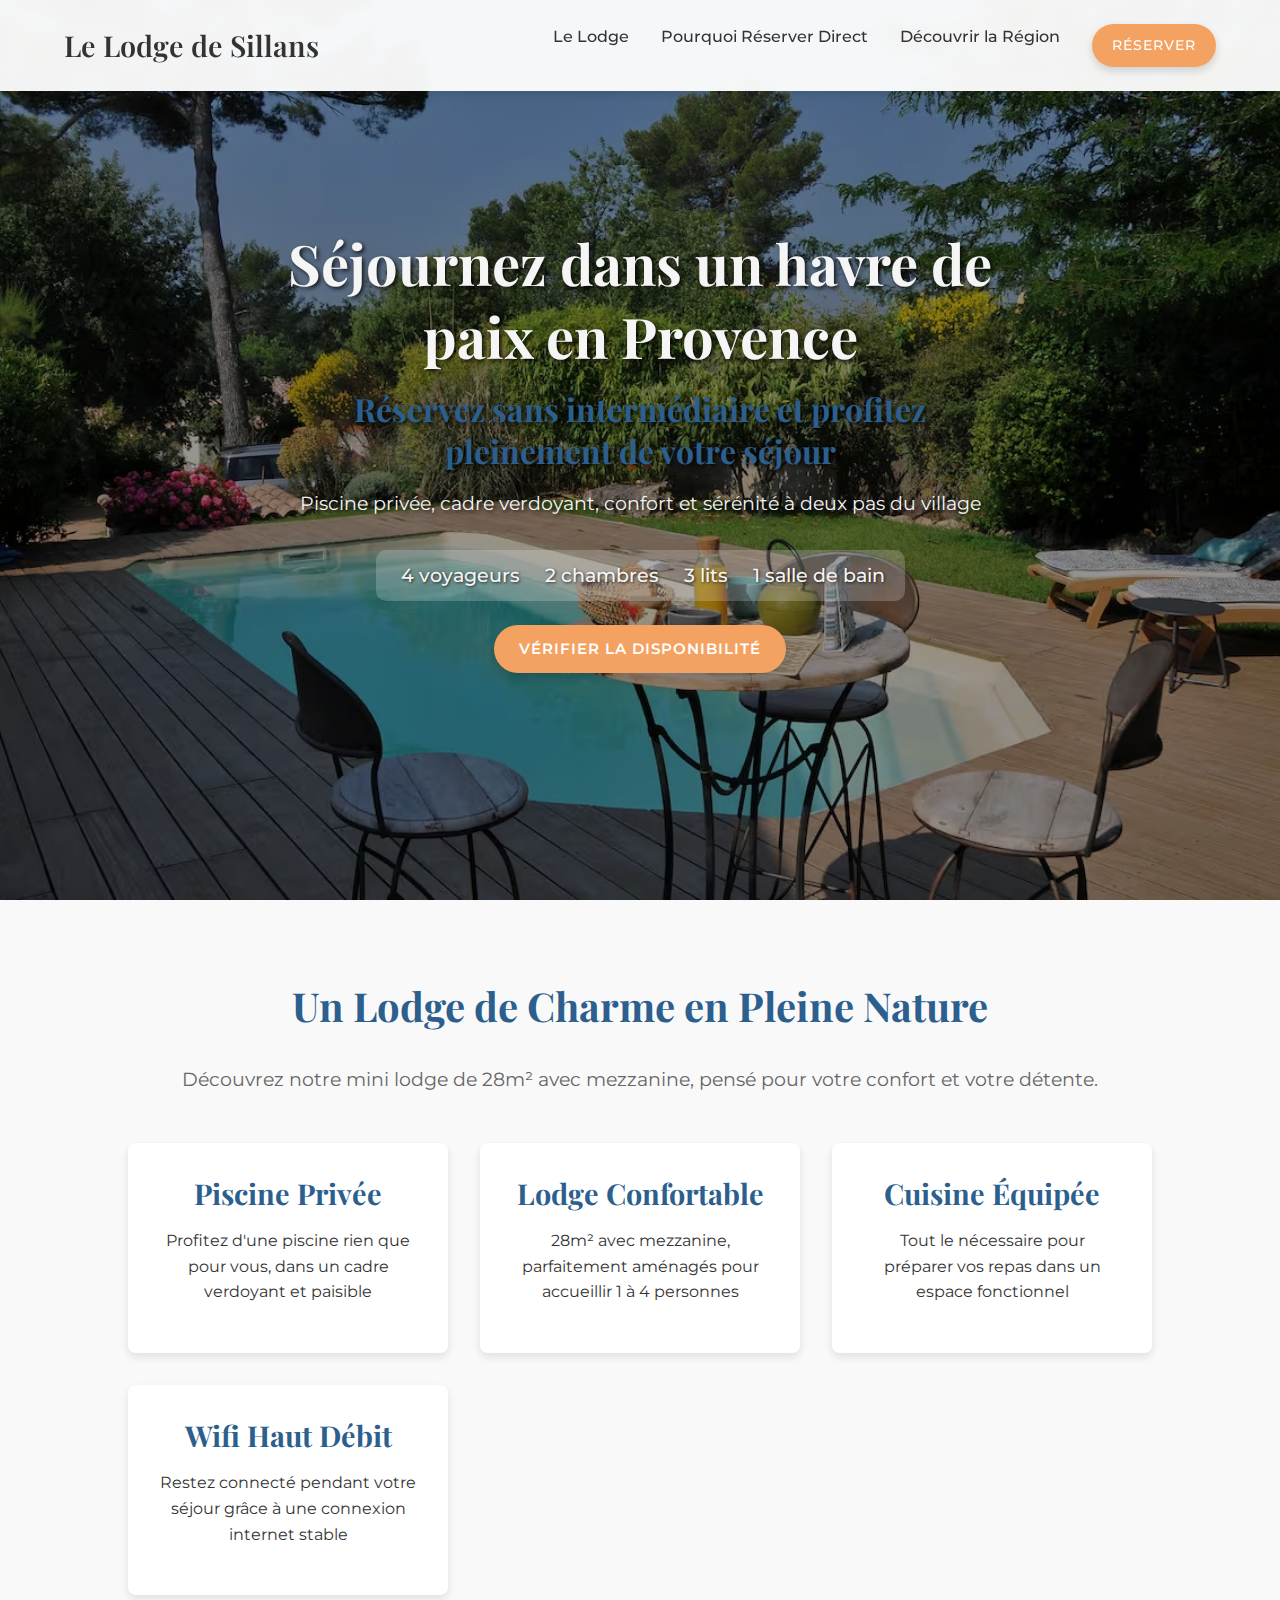
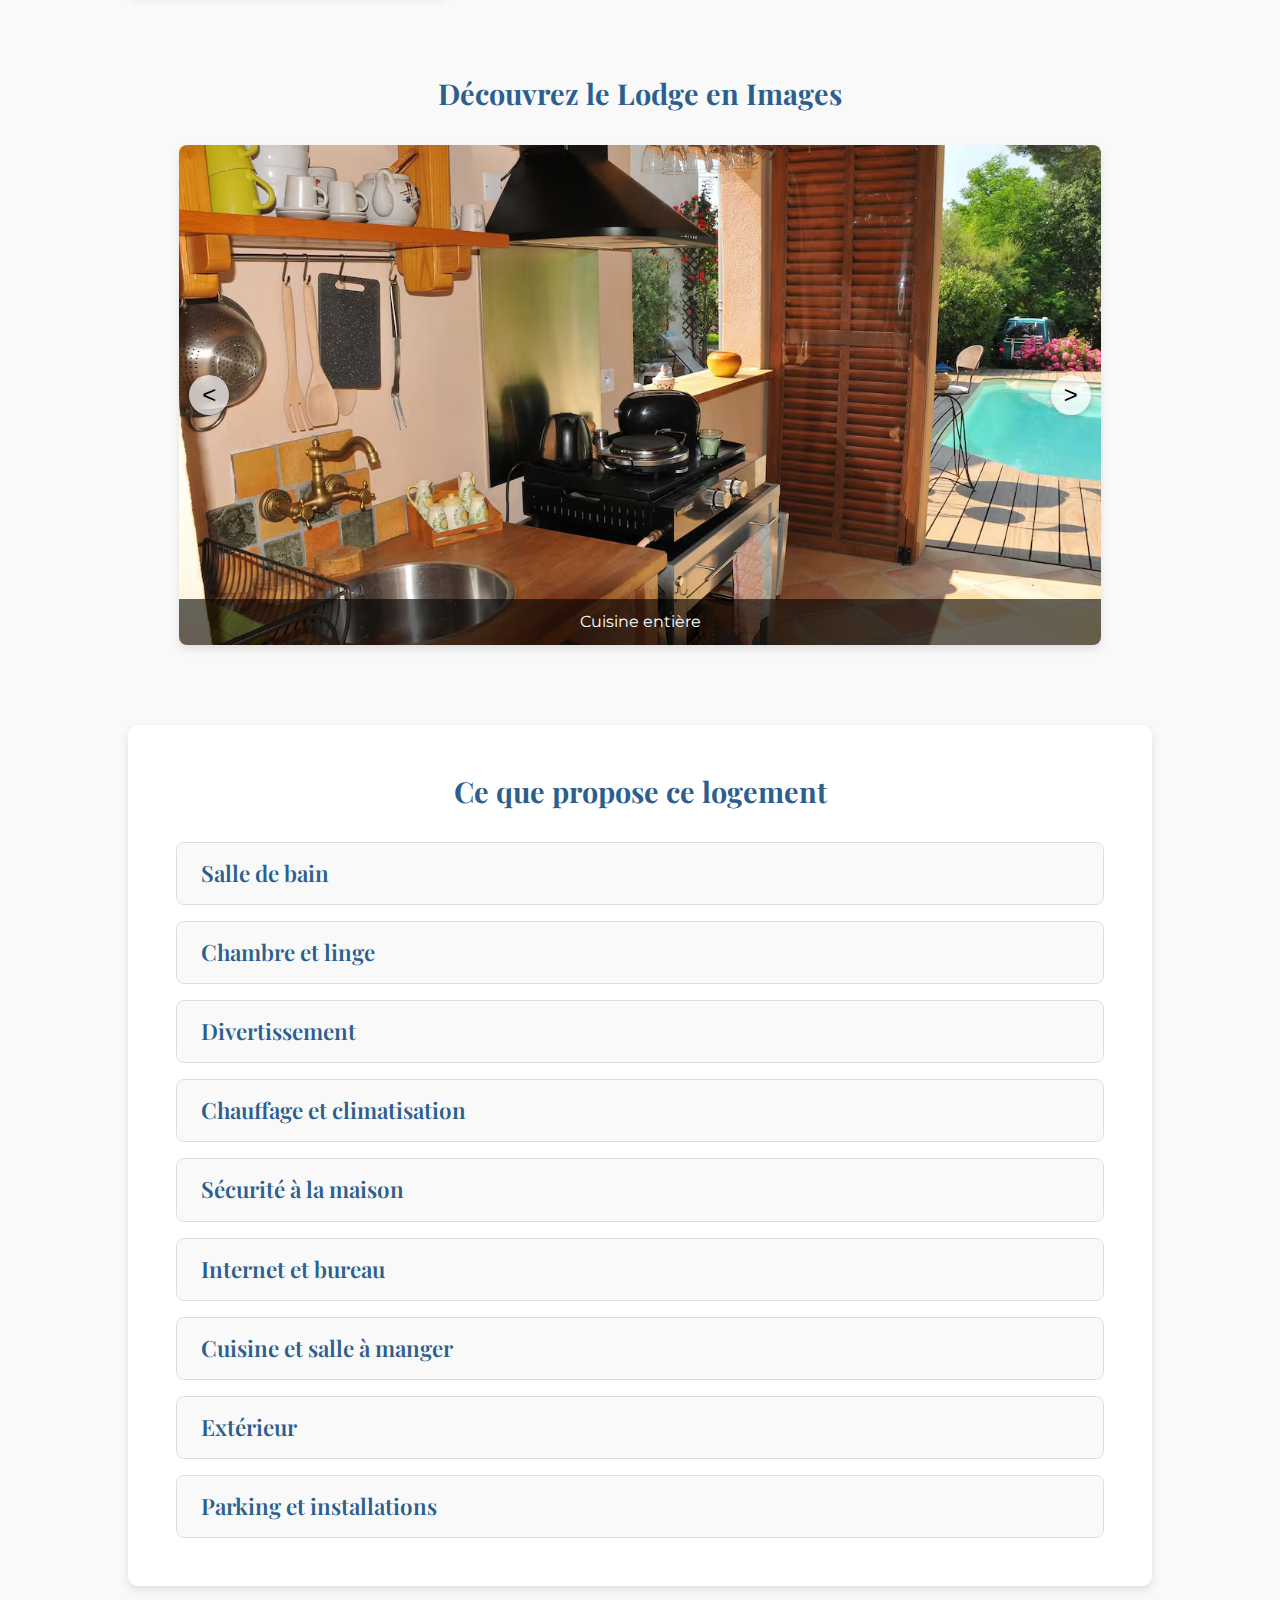
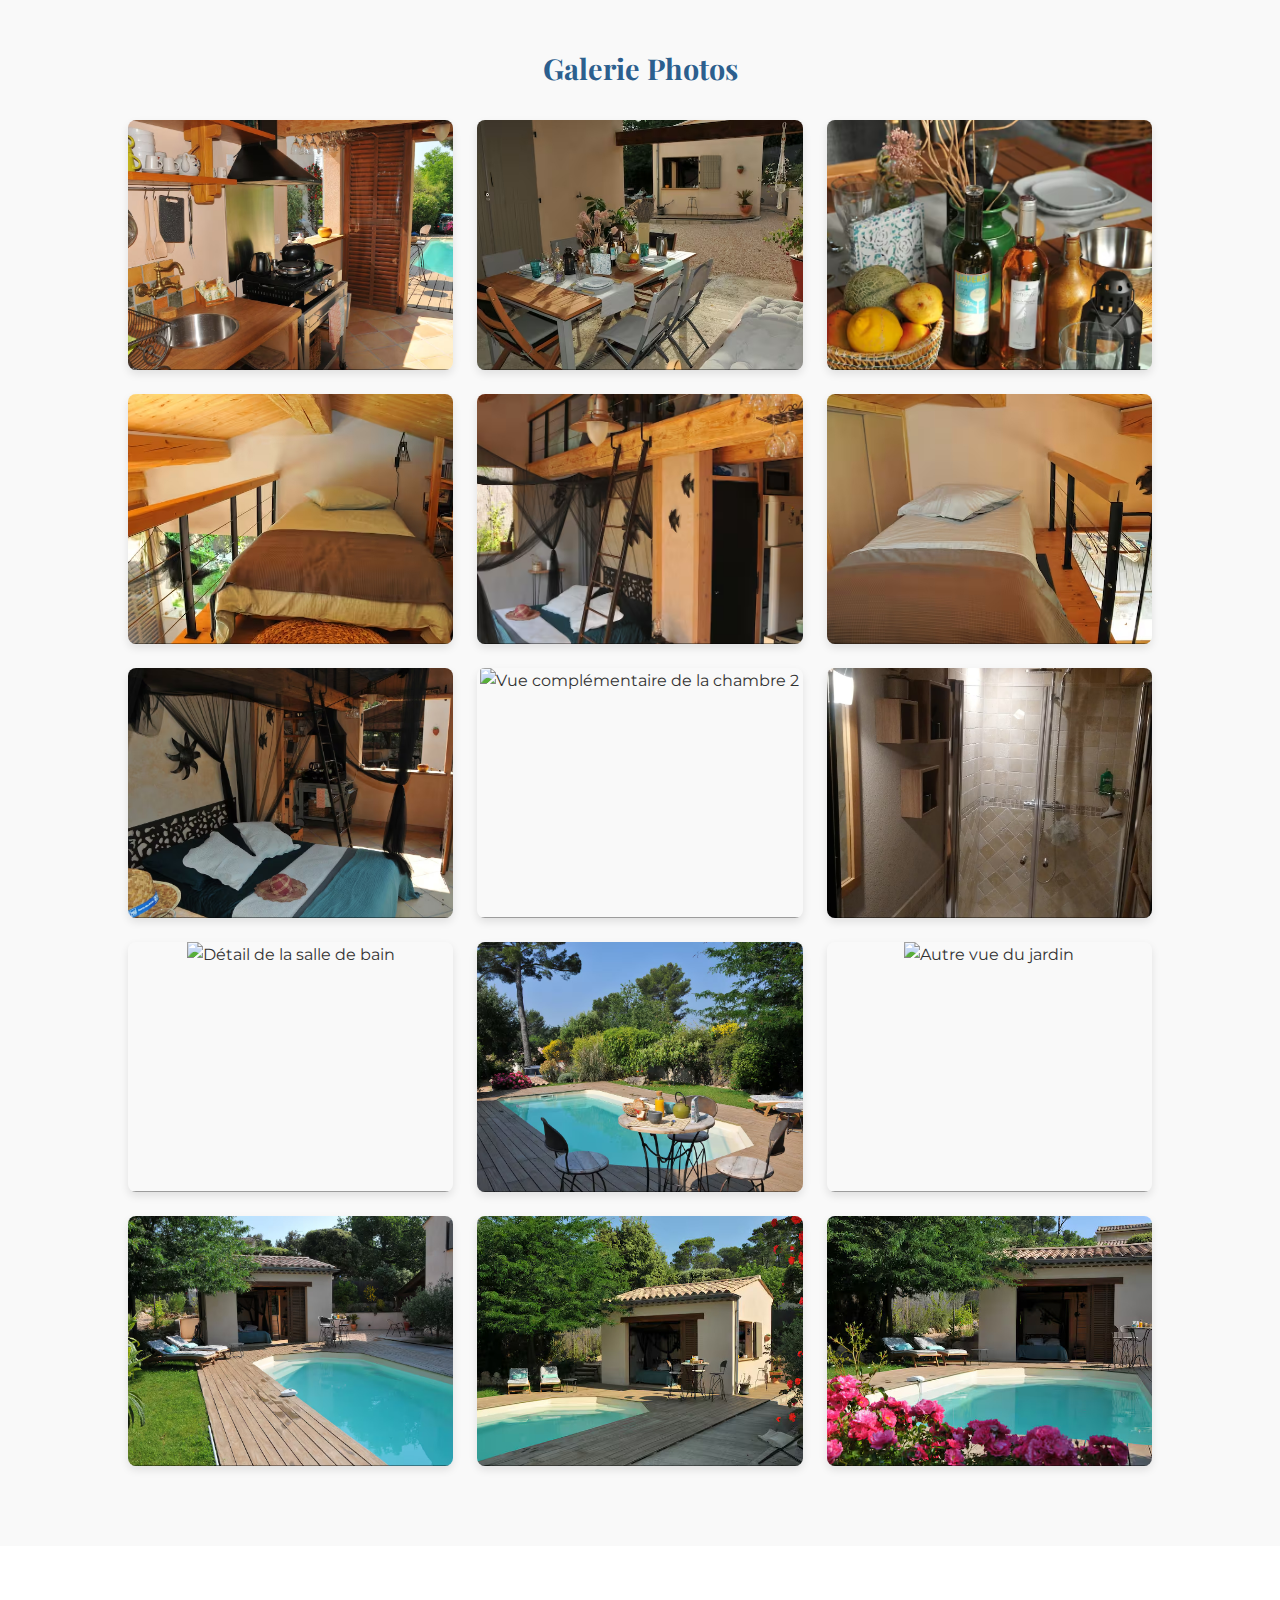
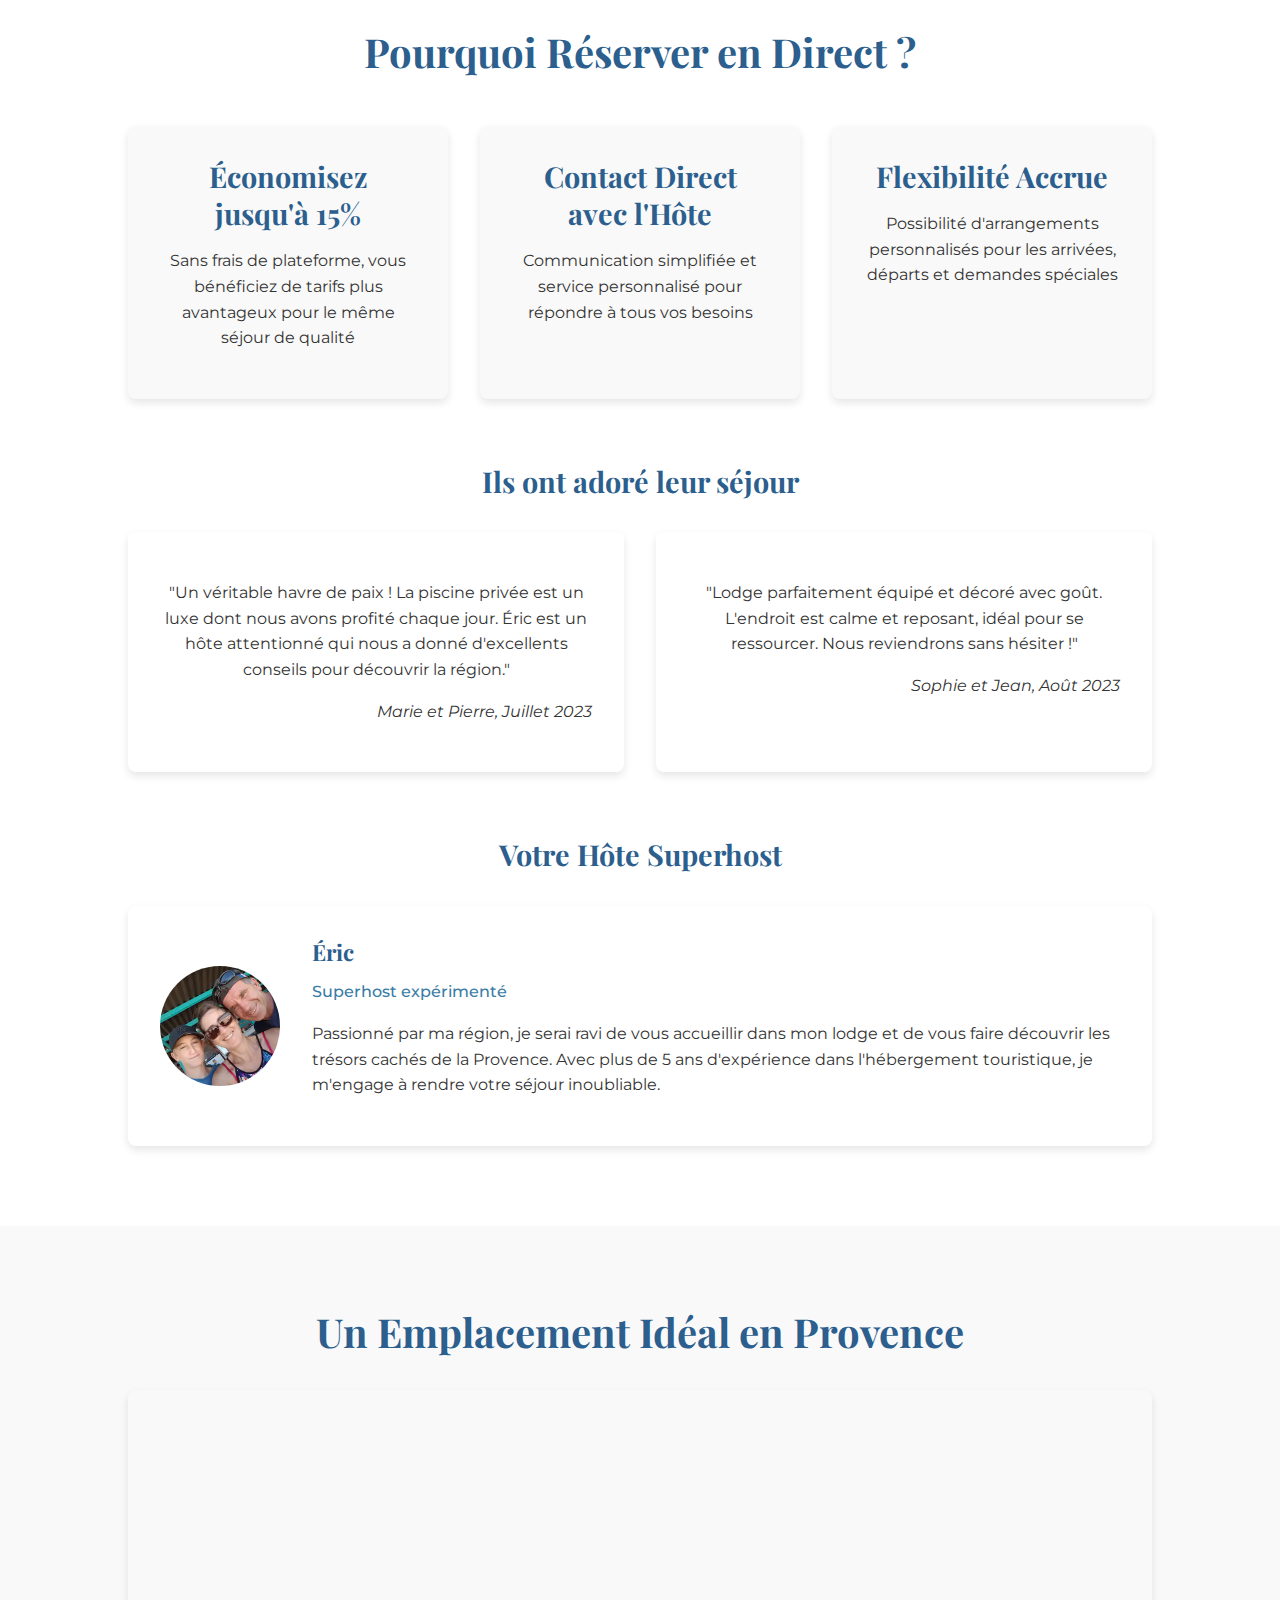
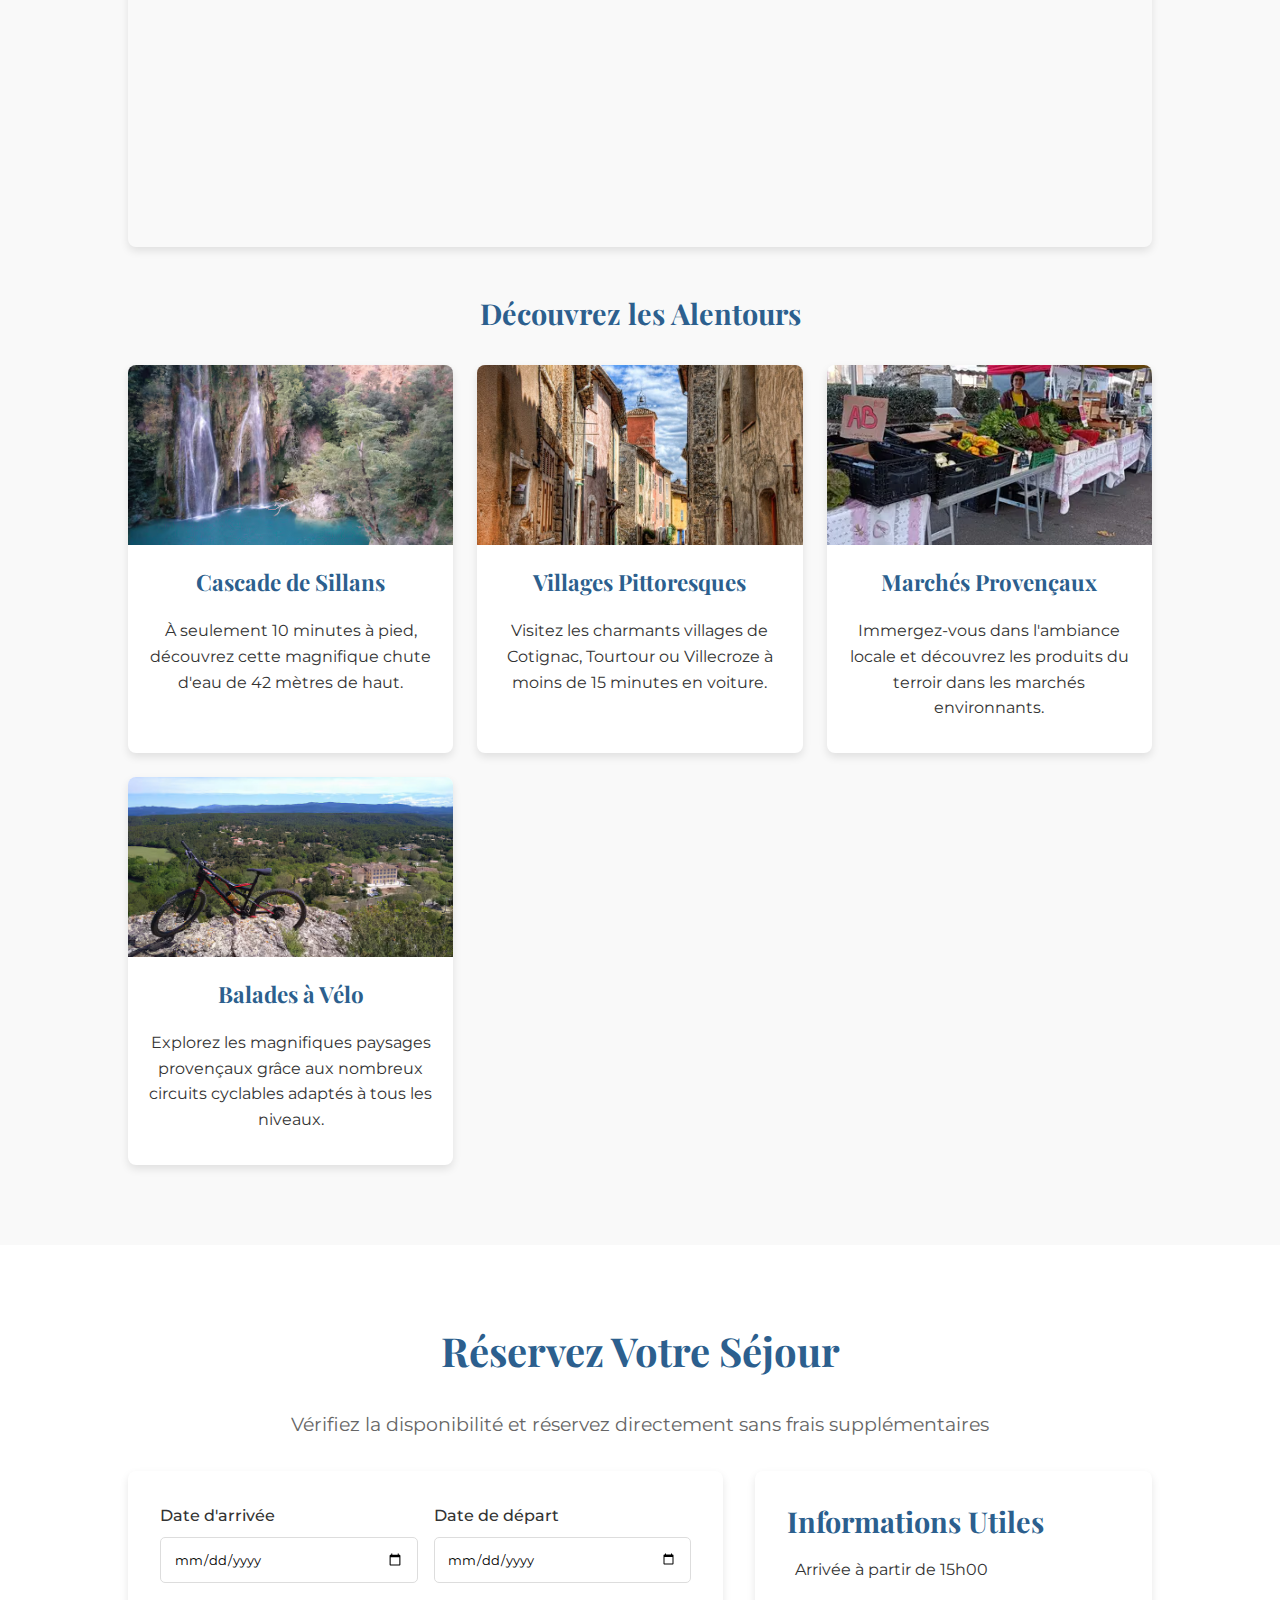
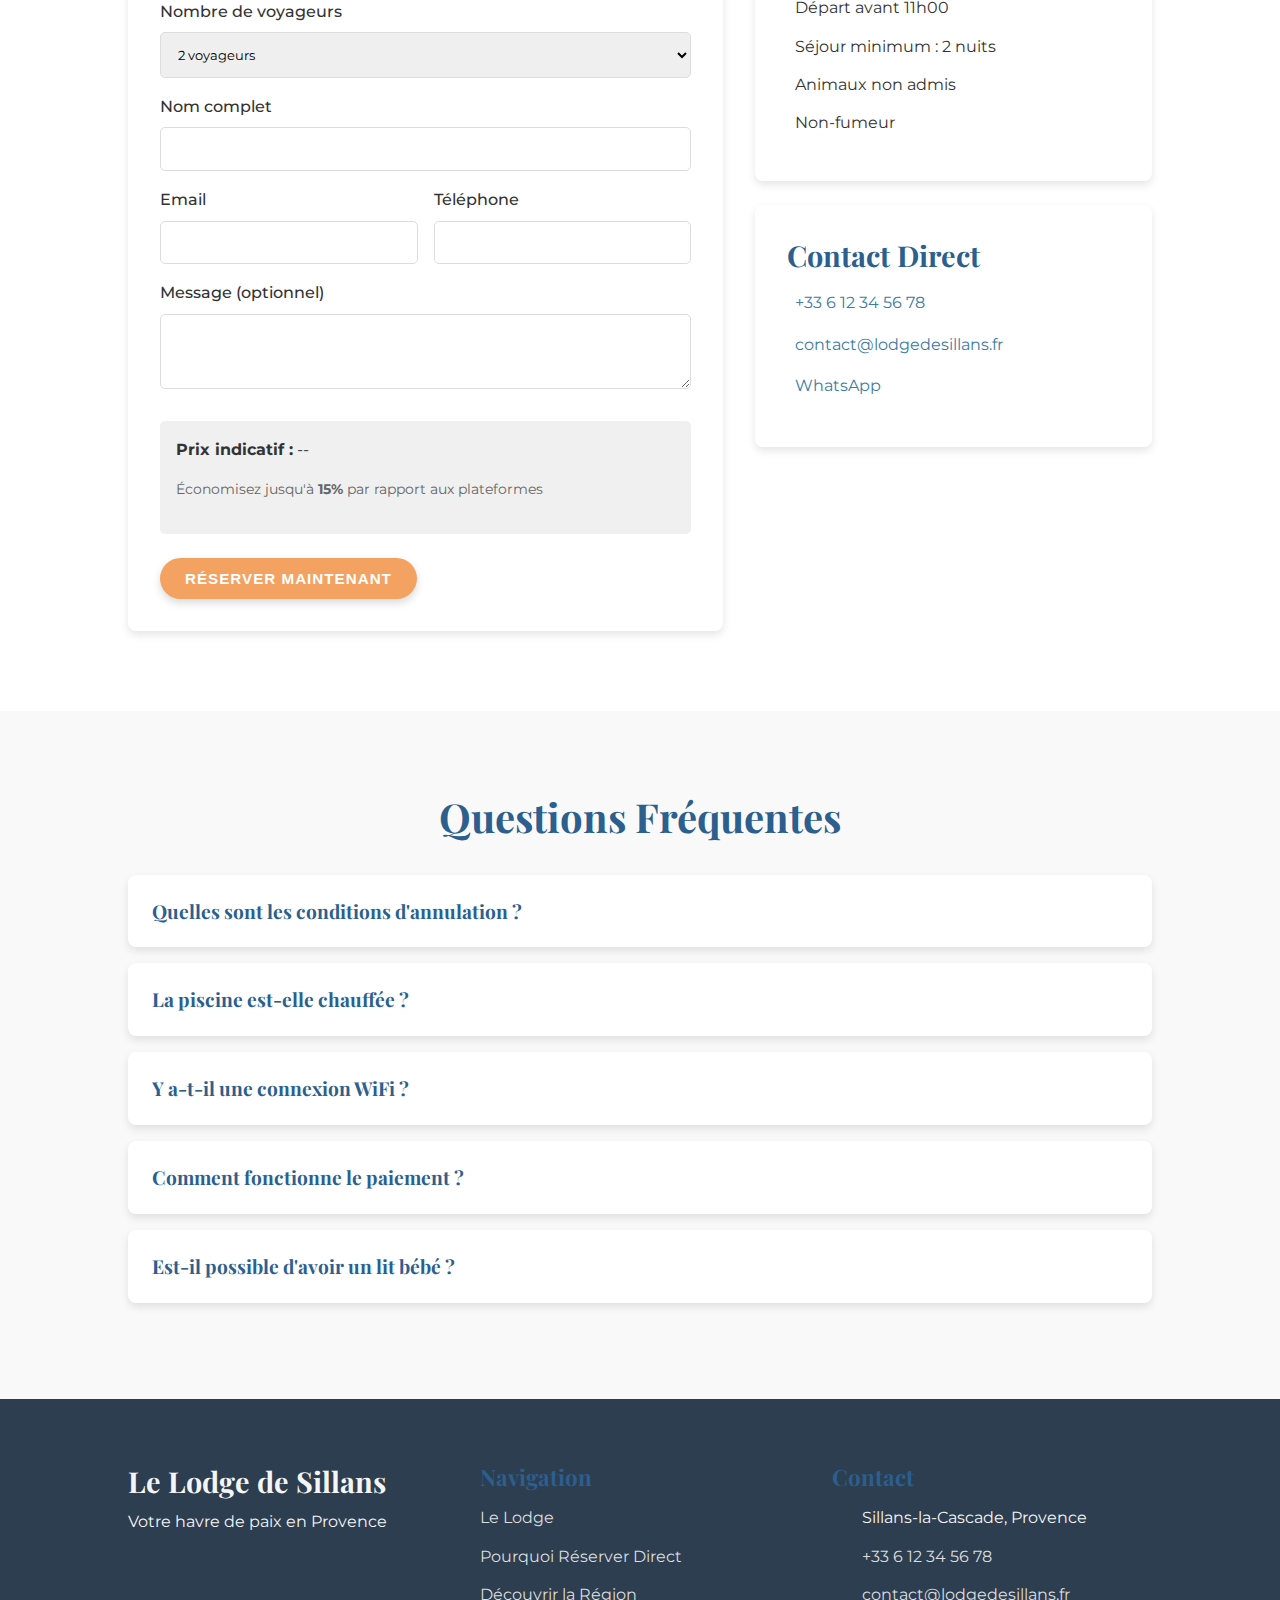
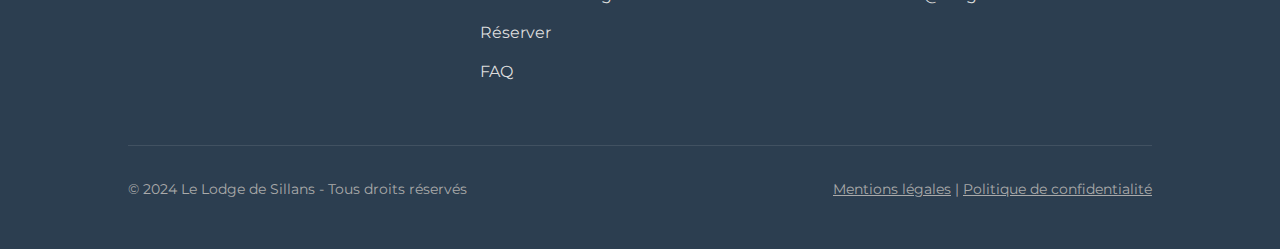
==== commit d1a4524a: "Amélioration des styles CSS pour les boutons et les cases à cocher dans dashboard.css, ajout de styl" ====
--- a/index.html
+++ b/index.html
@@ -17,7 +17,7 @@
 
 <body>
     
-    <header class="hero" style="background-image: url(&quot;http://localhost:8080/images/hero.jpg?t=1742837197657&quot;);">
+    <header class="hero" style="background-image: url(&quot;../images/hero.jpg?t=1742933264793&quot;);">
         <div class="overlay"></div>
         <nav class="scrolled">
             <div class="logo">
@@ -78,33 +78,33 @@
             <div class="image-carousel-container">
                 <h3>Découvrez le Lodge en Images</h3>
                 <div class="image-carousel">
-                    <div class="carousel-inner" style="width: 700%; transform: translateX(-57.1429%);">
-                        <div class="carousel-item" style="width: 14.2857%;">
-                            <img src="images/cuisine-entiere-1.jpg?t=1742837197657" alt="Cuisine entière du lodge">
-                            <div class="carousel-caption">Cuisine</div>
-                        </div>
-                        <div class="carousel-item" style="width: 14.2857%;">
-                            <img src="images/espace-repas-1.jpg?t=1742837197657" alt="Espace repas confortable">
+                    <div class="carousel-inner" style="width: 700%; transform: translateX(-14.2857%);">
+                        <div class="carousel-item" style="width: 14.2857%;">
+                            <img src="images/cuisine-entiere-1.jpg?t=1742933264794" alt="Cuisine entière">
+                            <div class="carousel-caption">Cuisine entière</div>
+                        </div>
+                        <div class="carousel-item" style="width: 14.2857%;">
+                            <img src="images/espace-repas-1.jpg?t=1742933264794" alt="Espace repas confortable">
                             <div class="carousel-caption">Espace repas</div>
                         </div>
                         <div class="carousel-item" style="width: 14.2857%;">
-                            <img src="images/chambre-1-1.jpg?t=1742837197657" alt="Chambre 1 avec deux lits simples">
+                            <img src="images/chambre-1-1.jpg?t=1742933264794" alt="Chambre 1 avec deux lits simples">
                             <div class="carousel-caption">Chambre 1 - 2 lits simples</div>
                         </div>
                         <div class="carousel-item" style="width: 14.2857%;">
-                            <img src="images/chambre-2-1.jpg?t=1742837197657" alt="Chambre 2 avec petit lit double">
+                            <img src="images/chambre-2-1.jpg?t=1742933264794" alt="Chambre 2 avec petit lit double">
                             <div class="carousel-caption">Chambre 2 - Petit lit deux places</div>
                         </div>
                         <div class="carousel-item" style="width: 14.2857%;">
-                            <img src="images/salle-de-bain-1.jpg?t=1742837197657" alt="Salle de bain moderne">
+                            <img src="images/salle-de-bain-1.jpg?t=1742933264794" alt="Salle de bain moderne">
                             <div class="carousel-caption">Salle de bain</div>
                         </div>
                         <div class="carousel-item" style="width: 14.2857%;">
-                            <img src="images/jardin-1.jpg?t=1742837197657" alt="Jardin verdoyant">
+                            <img src="images/jardin-1.jpg?t=1742933264794" alt="Jardin verdoyant">
                             <div class="carousel-caption">Jardin</div>
                         </div>
                         <div class="carousel-item" style="width: 14.2857%;">
-                            <img src="images/piscine-1.jpg?t=1742837197657" alt="Piscine privée">
+                            <img src="images/piscine-1.jpg?t=1742933264794" alt="Piscine privée">
                             <div class="carousel-caption">Piscine</div>
                         </div>
                     </div>
@@ -254,64 +254,64 @@
                 <h3>Galerie Photos</h3>
                 <div class="gallery-grid">
                     <div class="gallery-item" data-img="images/cuisine-entiere-1.jpg">
-                        <img src="images/cuisine-entiere-1.jpg?t=1742837197657" alt="Cuisine entière du lodge">
-                        <div class="gallery-caption">Cuisine </div>
+                        <img src="images/cuisine-entiere-1.jpg?t=1742933264794" alt="Cuisine entière du lodge">
+                        <div class="gallery-caption">Cuisine entière du lodge avec coin repas et vue sur le jardin</div>
                     </div>
                     <div class="gallery-item" data-img="images/espace-repas-1.jpg">
-                        <img src="images/espace-repas-1.jpg?t=1742837197657" alt="Espace repas confortable">
-                        <div class="gallery-caption">Espace repas</div>
+                        <img src="images/espace-repas-1.jpg?t=1742933264794" alt="Espace repas confortable">
+                        <div class="gallery-caption">Espace repas confortable avec table et chaises pour 4 personnes</div>
                     </div>
                     <div class="gallery-item" data-img="images/espace-repas-2.jpg">
-                        <img src="images/espace-repas-2.jpg?t=1742837197657" alt="Vue complémentaire de l'espace repas">
-                        <div class="gallery-caption">Espace repas</div>
+                        <img src="images/espace-repas-2.jpg?t=1742933264794" alt="Vue complémentaire de l'espace repas">
+                        <div class="gallery-caption">Vue complémentaire de l'espace repas avec décoration et ambiance chaleureuse</div>
                     </div>
                     <div class="gallery-item" data-img="images/chambre-1-1.jpg">
-                        <img src="images/chambre-1-1.jpg?t=1742837197657" alt="Chambre 1 avec deux lits simples">
-                        <div class="gallery-caption">Chambre 1 - 2 lits simples</div>
+                        <img src="images/chambre-1-1.jpg?t=1742933264794" alt="Chambre 1 avec deux lits simples">
+                        <div class="gallery-caption">Chambre 1 avec deux lits simples et rangements intégrés</div>
                     </div>
                     <div class="gallery-item" data-img="images/chambre-1-2.jpg">
-                        <img src="images/chambre-1-2.jpg?t=1742837197657" alt="Autre vue de la chambre 1">
-                        <div class="gallery-caption">Chambre 1</div>
+                        <img src="images/chambre-1-2.jpg?t=1742933264794" alt="Autre vue de la chambre 1">
+                        <div class="gallery-caption">Chambre 1 avec vue sur la fenêtre et décoration soignée</div>
                     </div>
                     <div class="gallery-item" data-img="images/chambre-1-3.jpg">
-                        <img src="images/chambre-1-3.jpg?t=1742837197657" alt="Détail de la chambre 1">
-                        <div class="gallery-caption">Chambre 1</div>
+                        <img src="images/chambre-1-3.jpg?t=1742933264794" alt="Détail de la chambre 1">
+                        <div class="gallery-caption">Détail de la chambre 1 avec table de nuit et éclairage d'ambiance</div>
                     </div>
                     <div class="gallery-item" data-img="images/chambre-2-1.jpg">
-                        <img src="images/chambre-2-1.jpg?t=1742837197657" alt="Chambre 2 avec petit lit double">
-                        <div class="gallery-caption">Chambre 2 - Petit lit deux places</div>
+                        <img src="images/chambre-2-1.jpg?t=1742933264794" alt="Chambre 2 avec lit double">
+                        <div class="gallery-caption">Chambre 2 avec lit double et rangements intégrés</div>
                     </div>
                     <div class="gallery-item" data-img="images/salle-de-bain-1.jpg">
-                        <img src="images/salle-de-bain-1.jpg?t=1742837197658" alt="Salle de bain moderne">
-                        <div class="gallery-caption">Salle de bain</div>
+                        <img src="images/chambre-2-2.jpg?t=1742933264794" alt="Vue complémentaire de la chambre 2">
+                        <div class="gallery-caption">Chambre 2 avec coin bureau et décoration élégante</div>
                     </div>
                     <div class="gallery-item" data-img="images/jardin-1.jpg">
-                        <img src="images/jardin-1.jpg?t=1742837197658" alt="Jardin verdoyant">
-                        <div class="gallery-caption">Jardin</div>
+                        <img src="images/salle-de-bain-1.jpg?t=1742933264794" alt="Salle de bain moderne">
+                        <div class="gallery-caption">Salle de bain moderne avec douche et lavabo design</div>
                     </div>
                     <div class="gallery-item" data-img="images/patio-1.jpg">
-                        <img src="images/patio-1.jpg?t=1742837197658" alt="Patio aménagé">
-                        <div class="gallery-caption">Patio</div>
+                        <img src="images/salle-de-bain-2.jpg?t=1742933264794" alt="Détail de la salle de bain">
+                        <div class="gallery-caption">Détail de la salle de bain avec WC et rangements intégrés</div>
                     </div>
                     <div class="gallery-item" data-img="images/patio-2.jpg">
-                        <img src="images/patio-2.jpg?t=1742837197658" alt="Vue différente du patio">
-                        <div class="gallery-caption">Patio</div>
+                        <img src="images/jardin-1.jpg?t=1742933264794" alt="Vue du jardin verdoyant">
+                        <div class="gallery-caption">Jardin verdoyant avec espace de détente et mobilier confortable</div>
                     </div>
                     <div class="gallery-item" data-img="images/exterieur-1.jpg">
-                        <img src="images/exterieur-1.jpg?t=1742837197658" alt="Vue extérieure du lodge">
-                        <div class="gallery-caption">Extérieur</div>
+                        <img src="images/jardin-2.jpg?t=1742933264794" alt="Autre vue du jardin">
+                        <div class="gallery-caption">Jardin avec vue sur la piscine et la nature environnante</div>
                     </div>
                     <div class="gallery-item" data-img="images/piscine-1.jpg">
-                        <img src="images/piscine-1.jpg?t=1742837197658" alt="Piscine privée">
-                        <div class="gallery-caption">Piscine</div>
+                        <img src="images/piscine-1.jpg?t=1742933264794" alt="Piscine privée">
+                        <div class="gallery-caption">Piscine privée avec transats et parasols pour un bain de soleil confortable</div>
                     </div>
                     <div class="gallery-item" data-img="images/piscine-2.jpg">
-                        <img src="images/piscine-2.jpg?t=1742837197658" alt="Vue différente de la piscine">
-                        <div class="gallery-caption">Piscine</div>
+                        <img src="images/piscine-2.jpg?t=1742933264794" alt="Vue de la piscine depuis le jardin">
+                        <div class="gallery-caption">Vue panoramique de la piscine et du jardin verdoyant</div>
                     </div>
                     <div class="gallery-item" data-img="images/piscine-3.jpg">
-                        <img src="images/piscine-3.jpg?t=1742837197658" alt="Vue complémentaire de la piscine">
-                        <div class="gallery-caption">Piscine</div>
+                        <img src="images/piscine-3.jpg?t=1742933264795" alt="Vue nocturne de la piscine">
+                        <div class="gallery-caption">Piscine illuminée en soirée pour des moments de détente magiques</div>
                     </div>
                 </div>
             </div>
@@ -363,11 +363,11 @@
                 <h3>Votre Hôte Superhost</h3>
                 <div class="host-card">
                     <div class="host-image">
-                        <img src="images/host.jpg?t=1742837197658" alt="Éric, votre hôte">
+                        <img src="images/host.jpg?t=1742933264795" alt="Éric, votre hôte">
                     </div>
                     <div class="host-details">
                         <h4>Éric</h4>
-                        <p class="host-title"> Superhost expérimenté</p>
+                        <p class="host-title">Superhost expérimenté</p>
                         <p>Passionné par ma région, je serai ravi de vous accueillir dans mon lodge et de vous faire découvrir les trésors cachés de la Provence. Avec plus de 5 ans d'expérience dans l'hébergement touristique, je m'engage à rendre votre séjour inoubliable.</p>
                     </div>
                 </div>
@@ -386,7 +386,7 @@
                     <h3>Découvrez les Alentours</h3>
                     <div class="activity-cards">
                         <div class="activity-card">
-                            <img src="images/cascade-1.jpg?t=1742837197658" alt="Cascade de Sillans">
+                            <img src="images/cascade-1.jpg?t=1742933264795" alt="Cascade de Sillans">
                             <h4>Cascade de Sillans</h4>
                             <p>À seulement 10 minutes à pied, découvrez cette magnifique chute d'eau de 42 mètres de haut.</p>
                         </div>
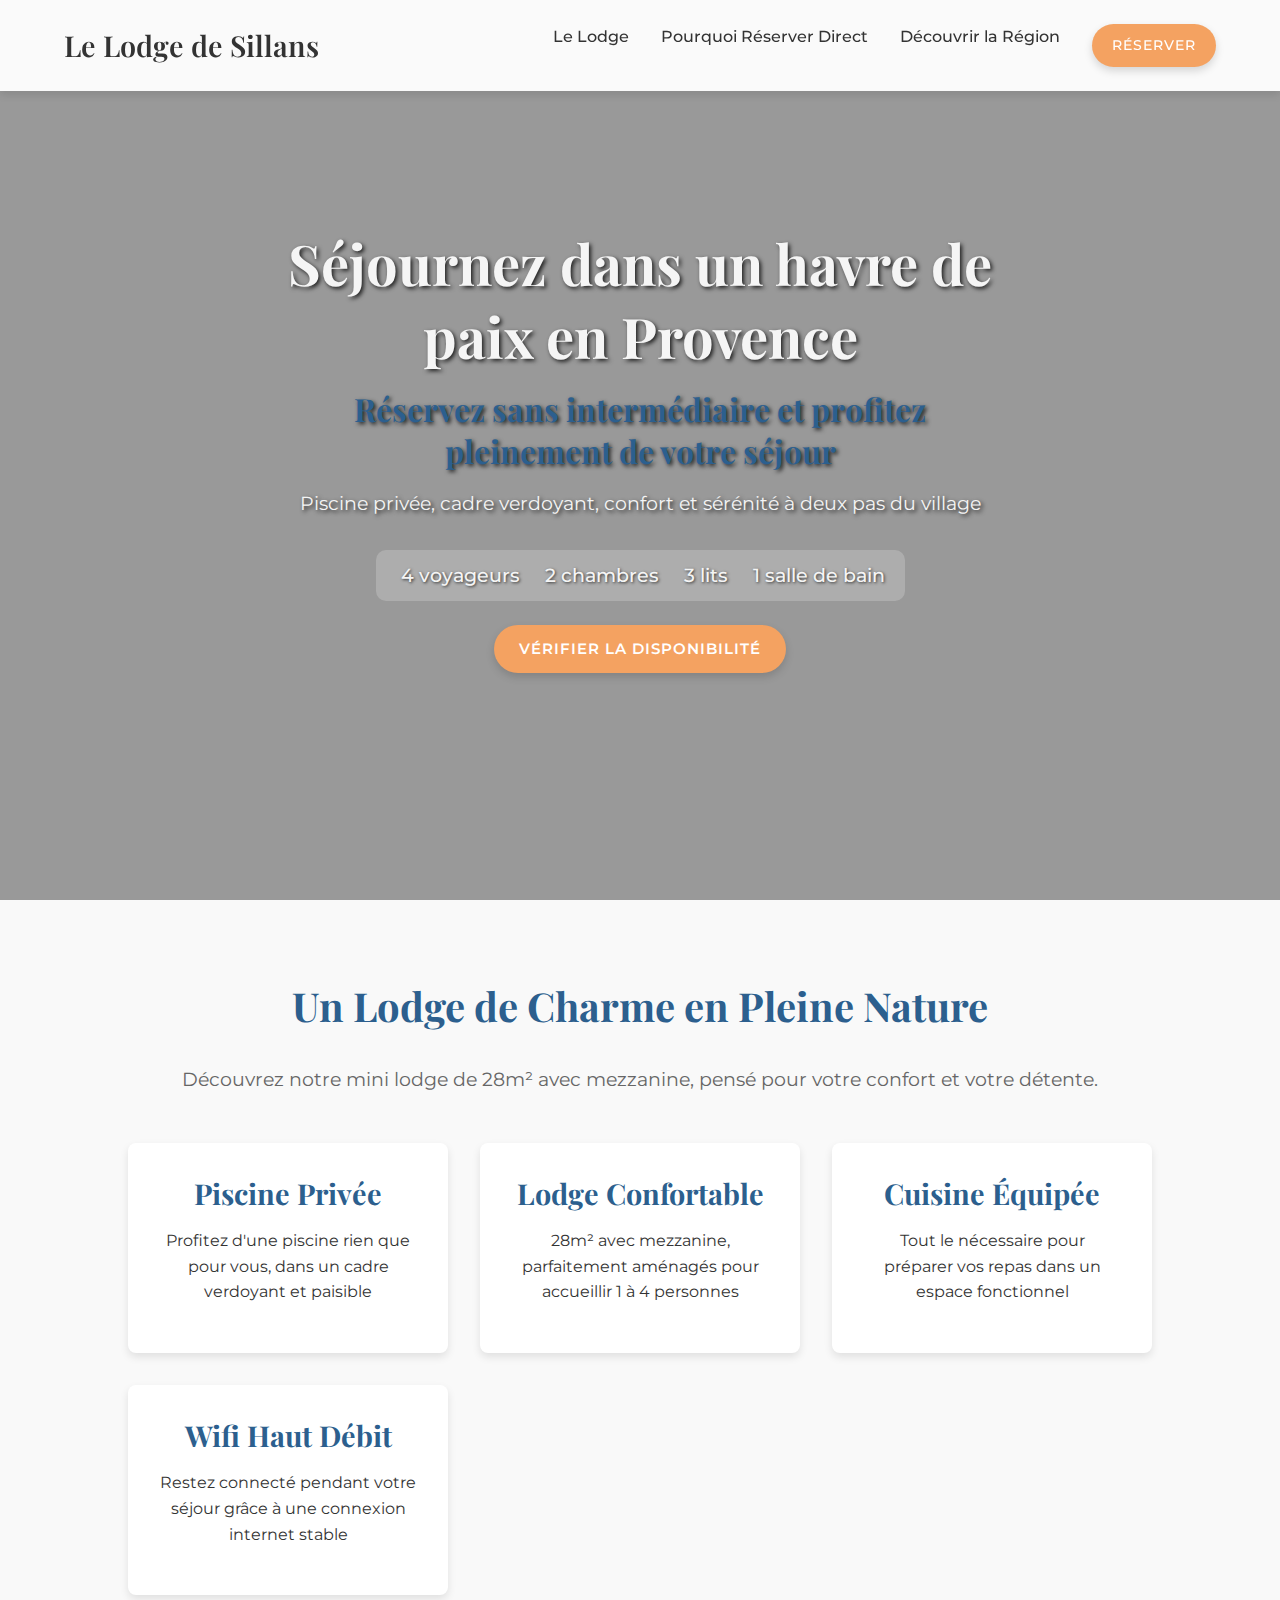
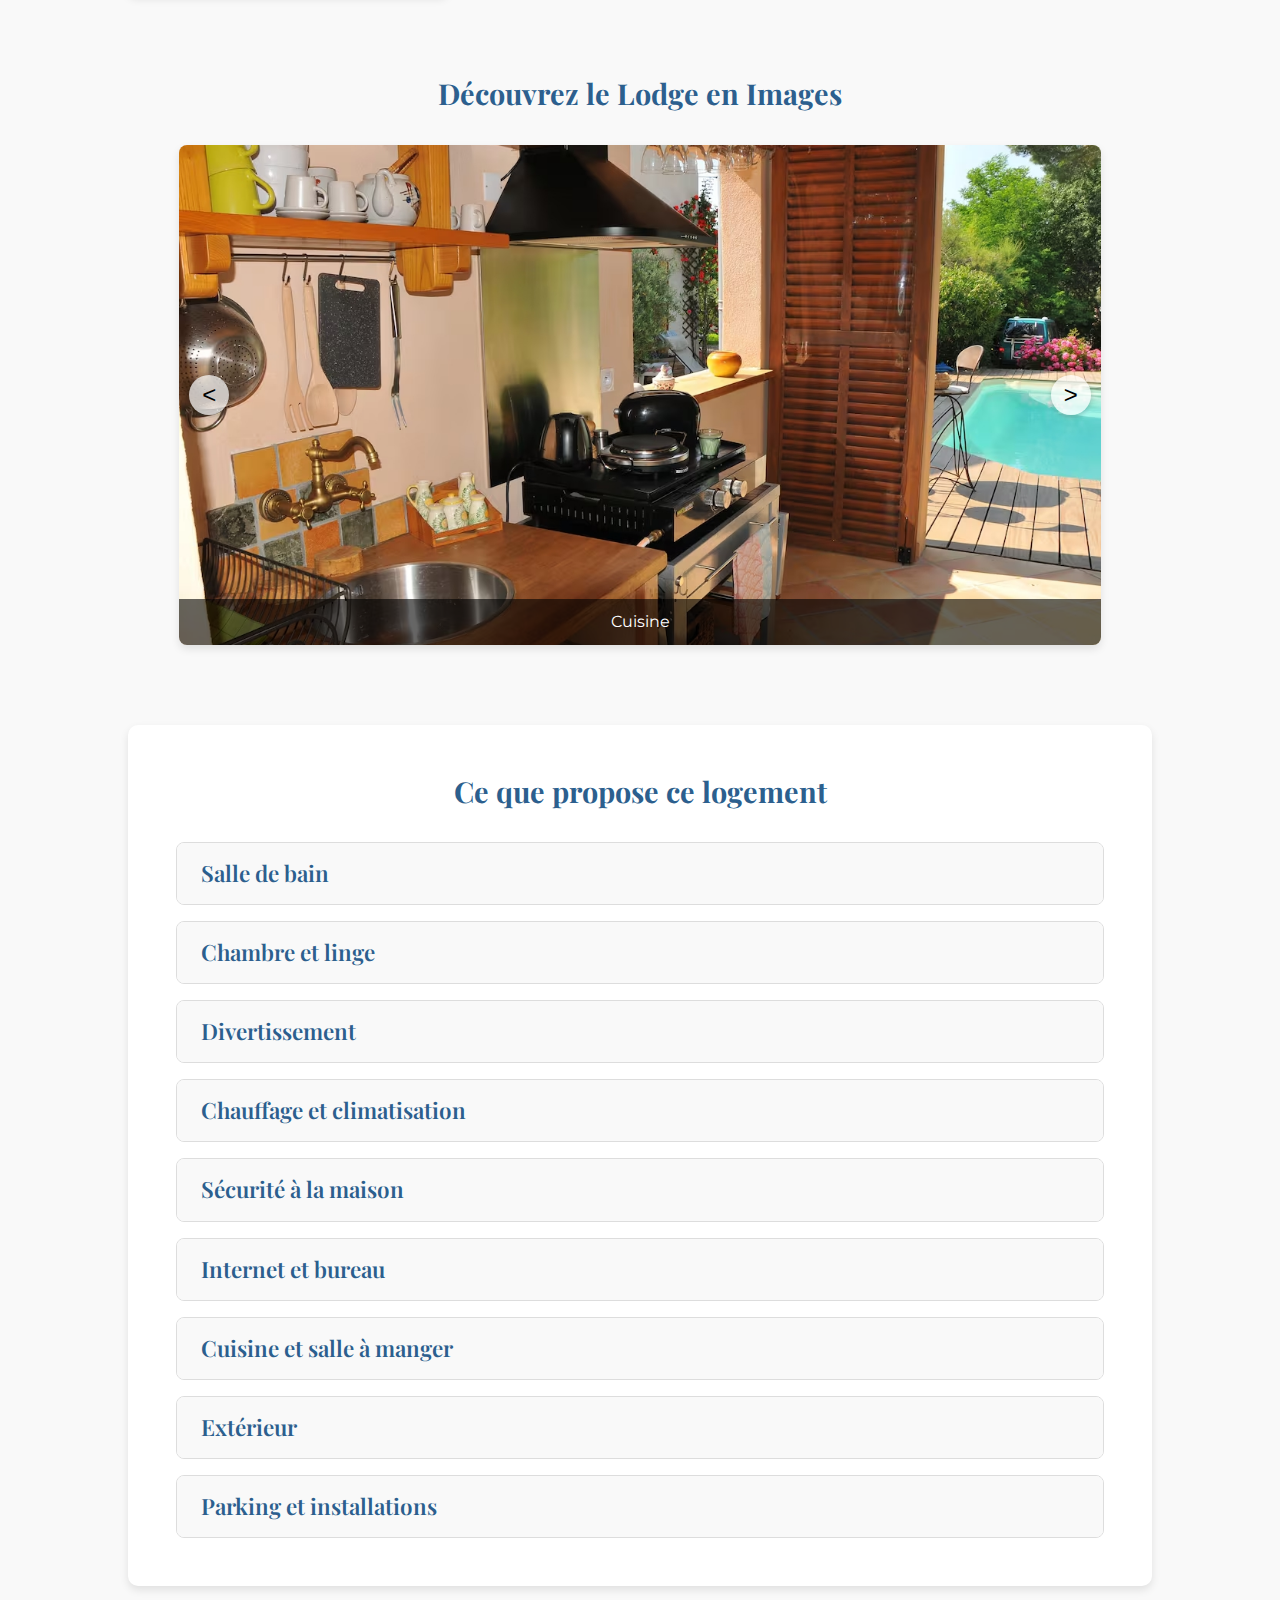
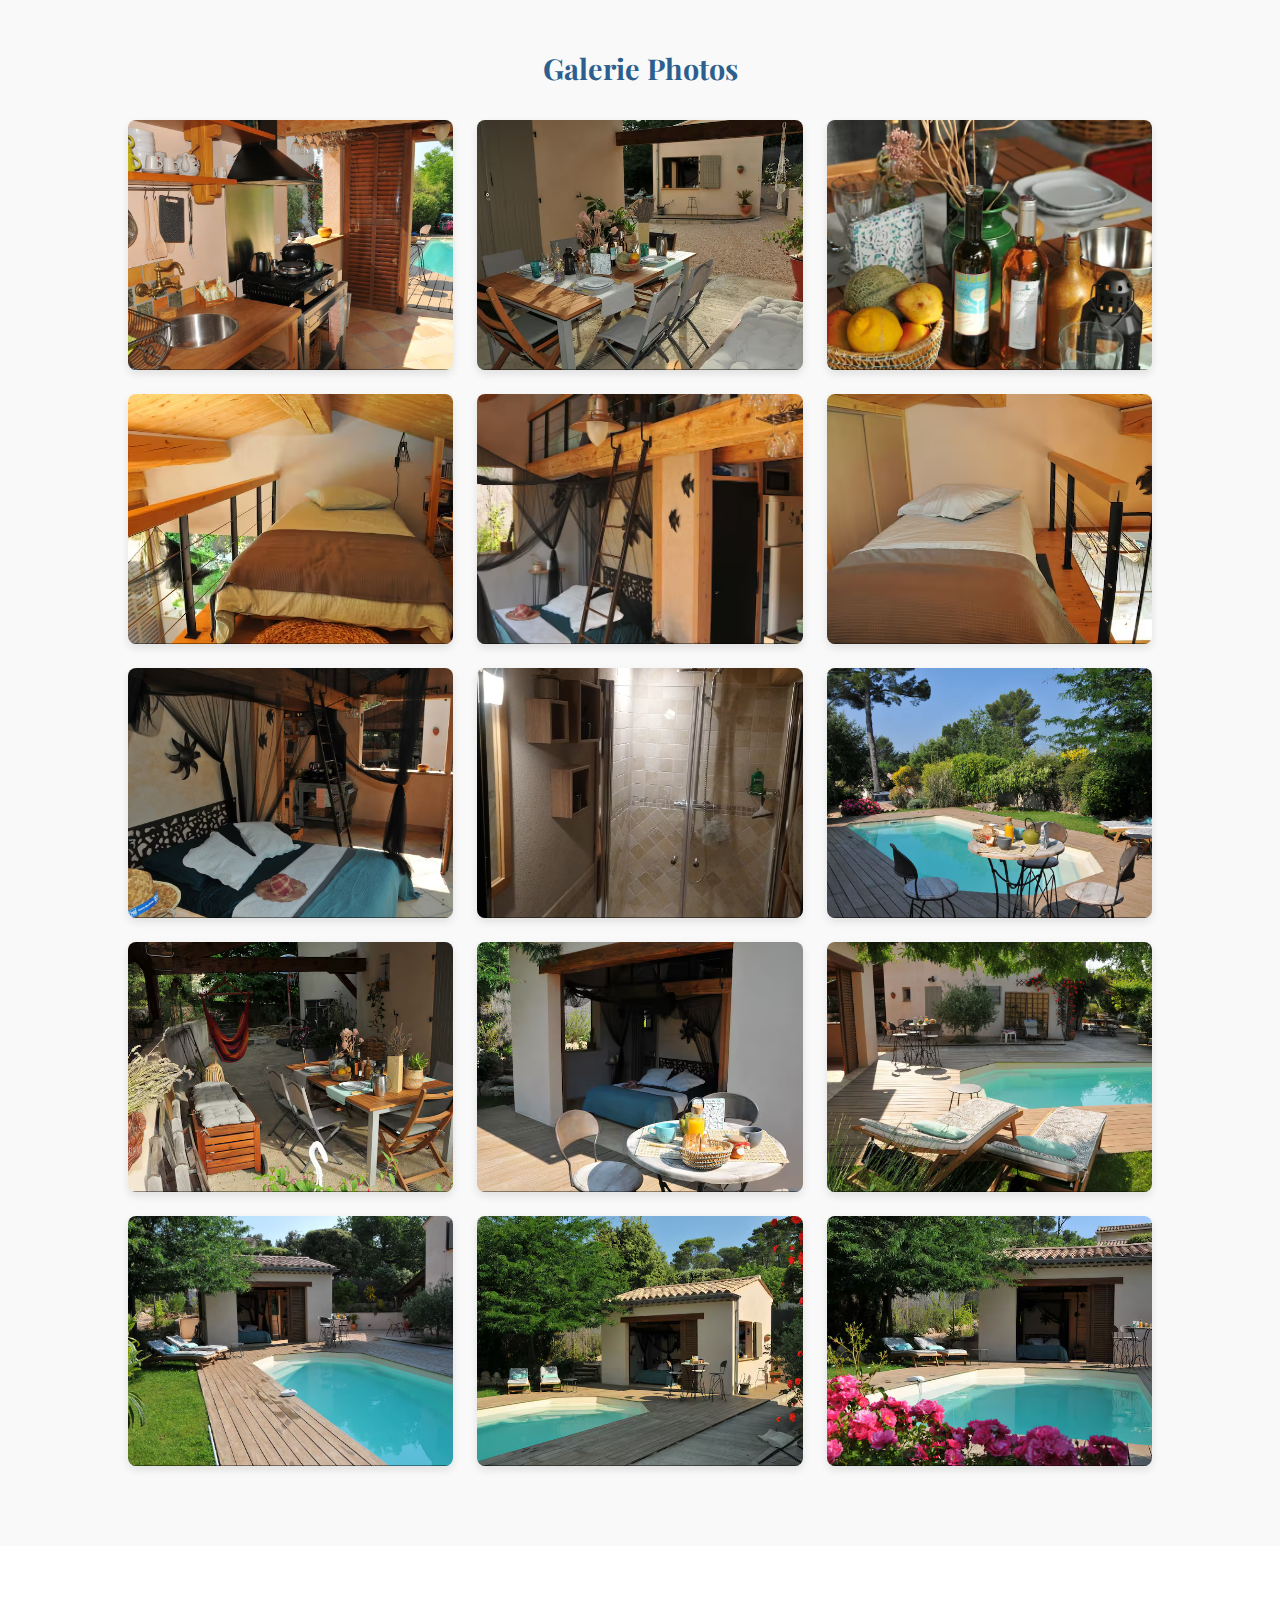
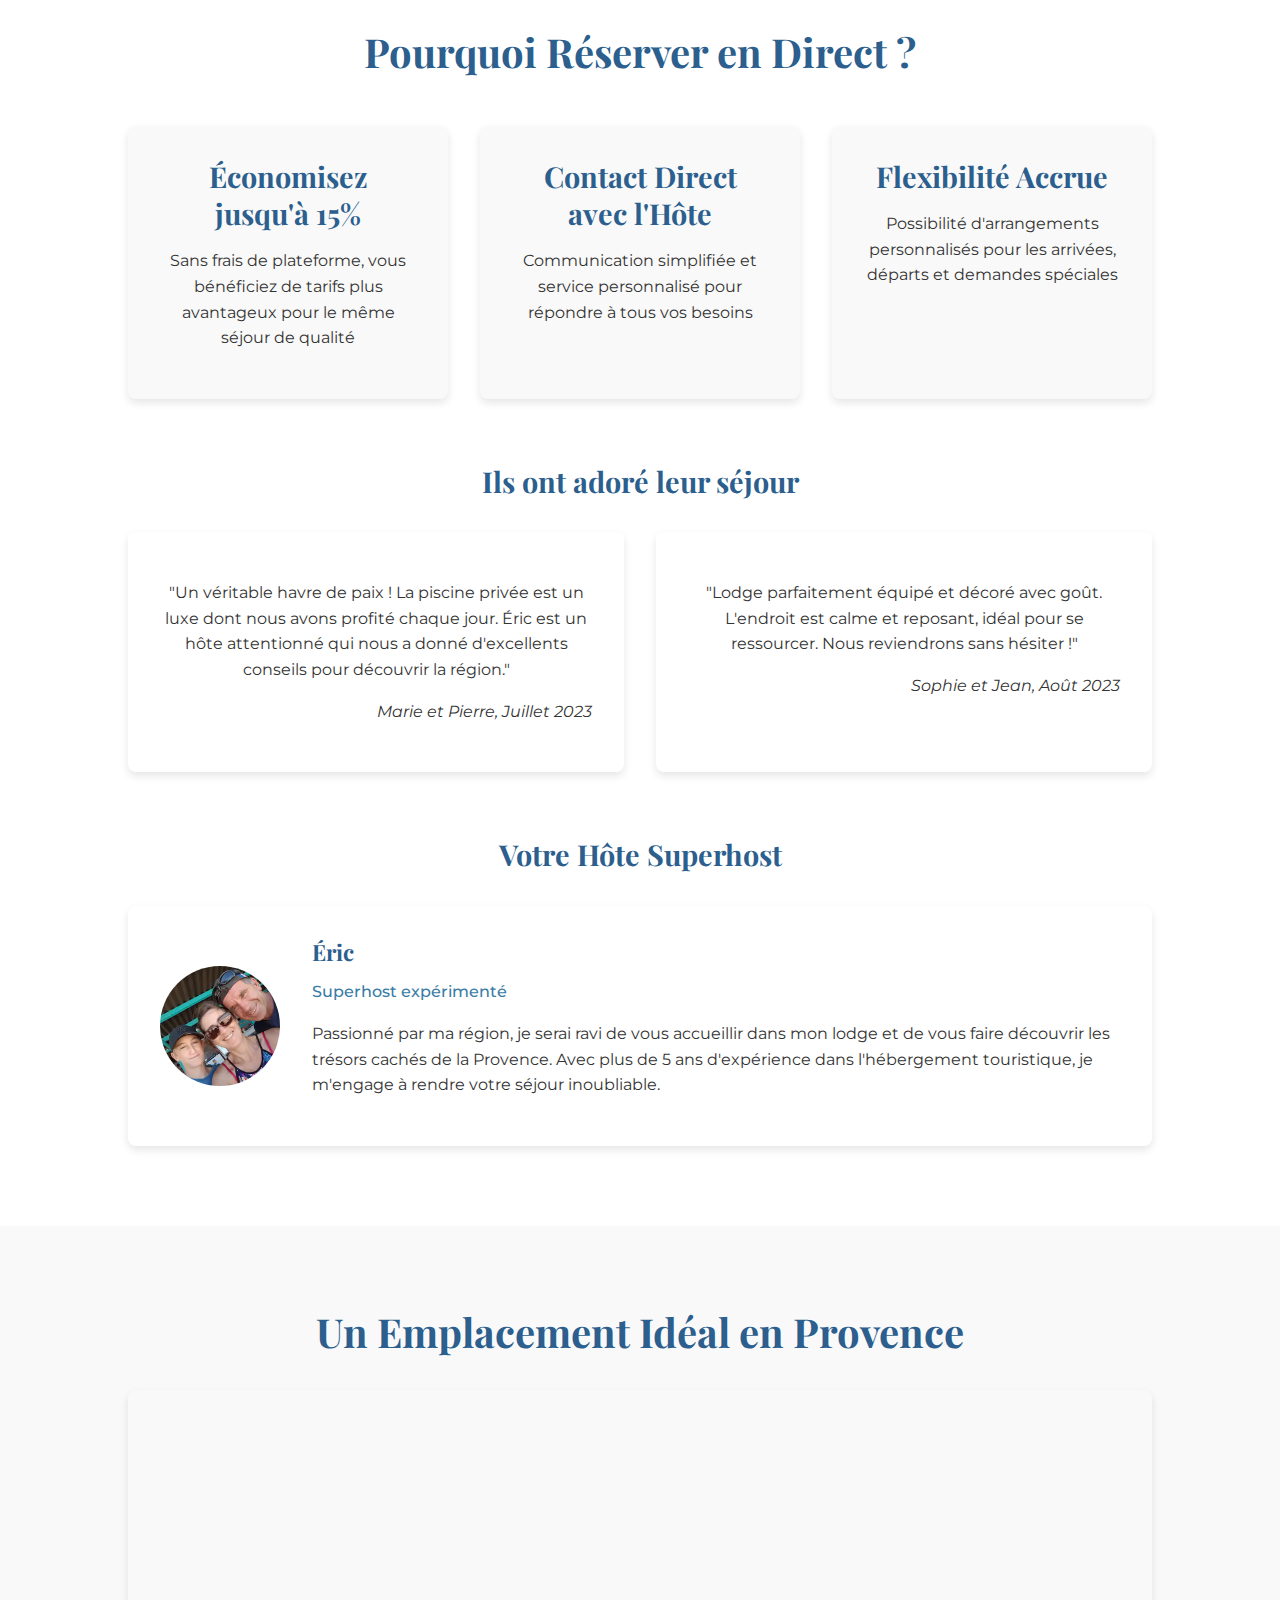
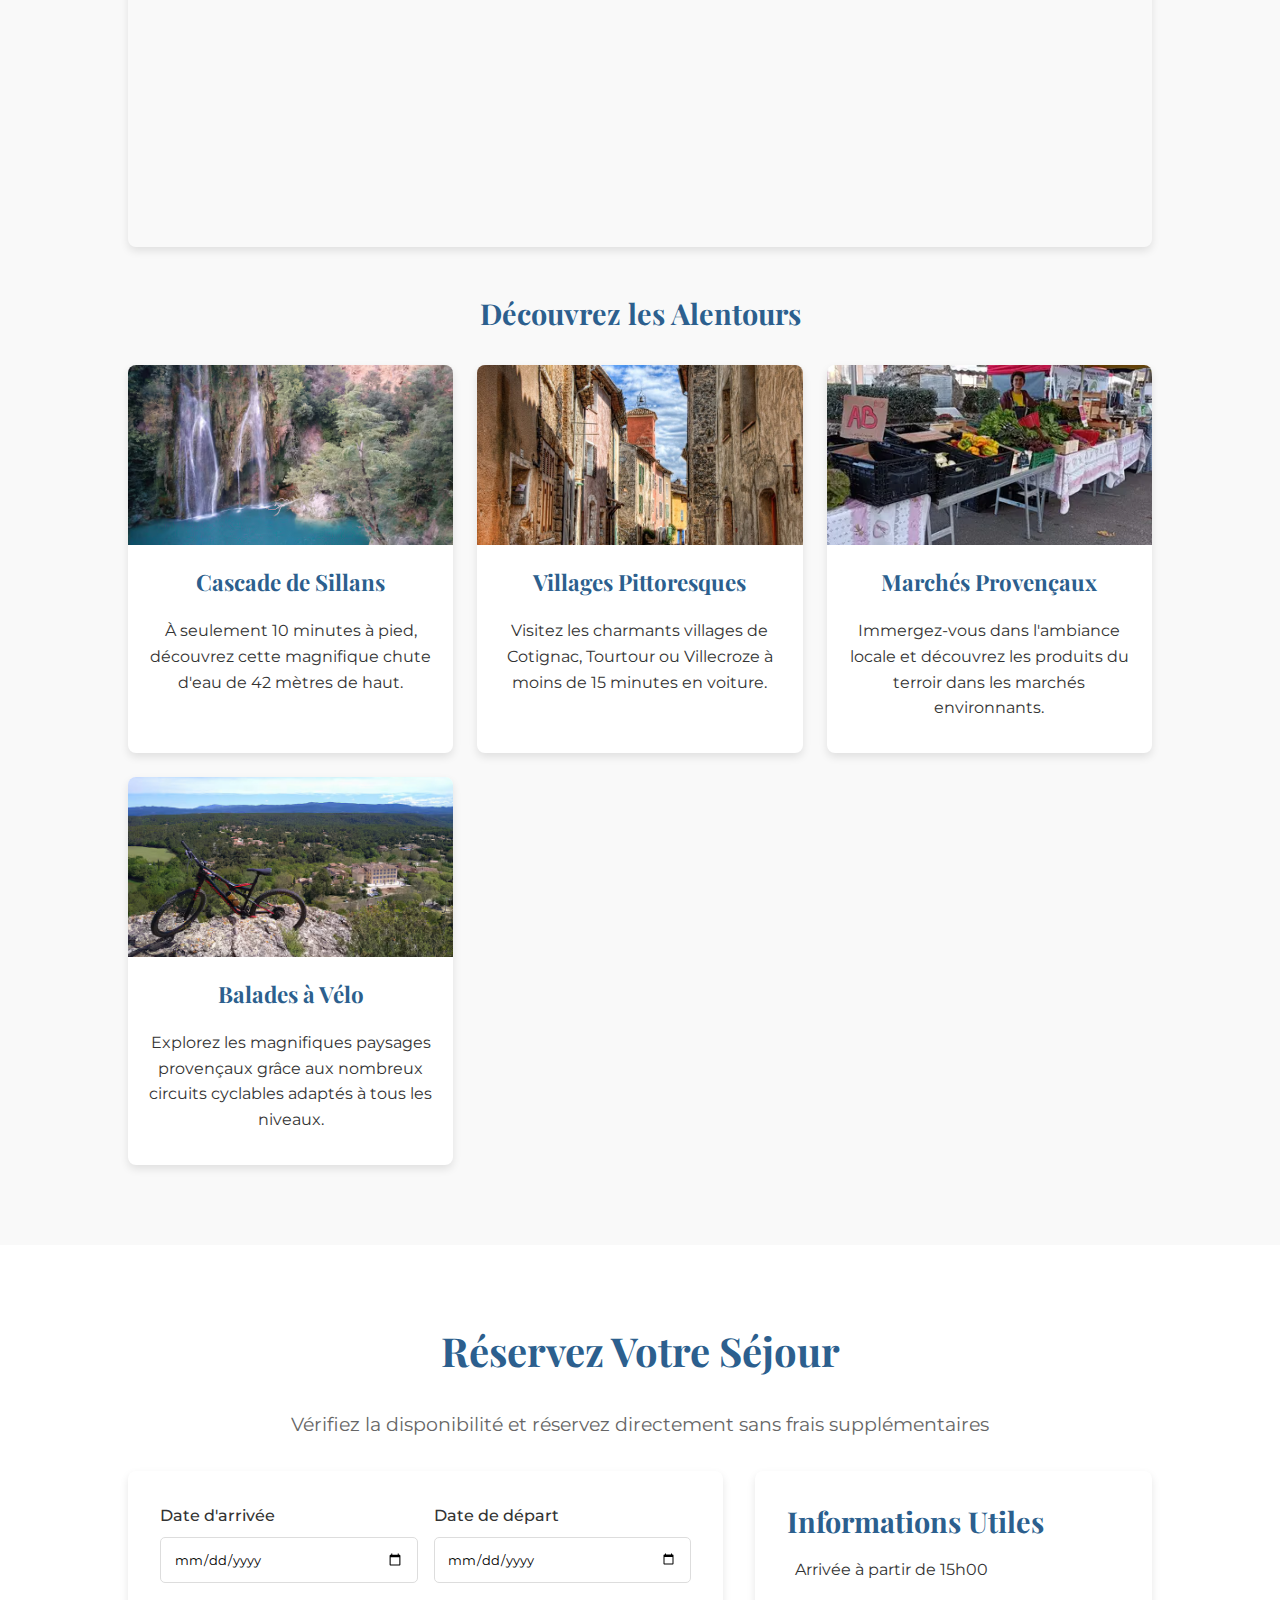
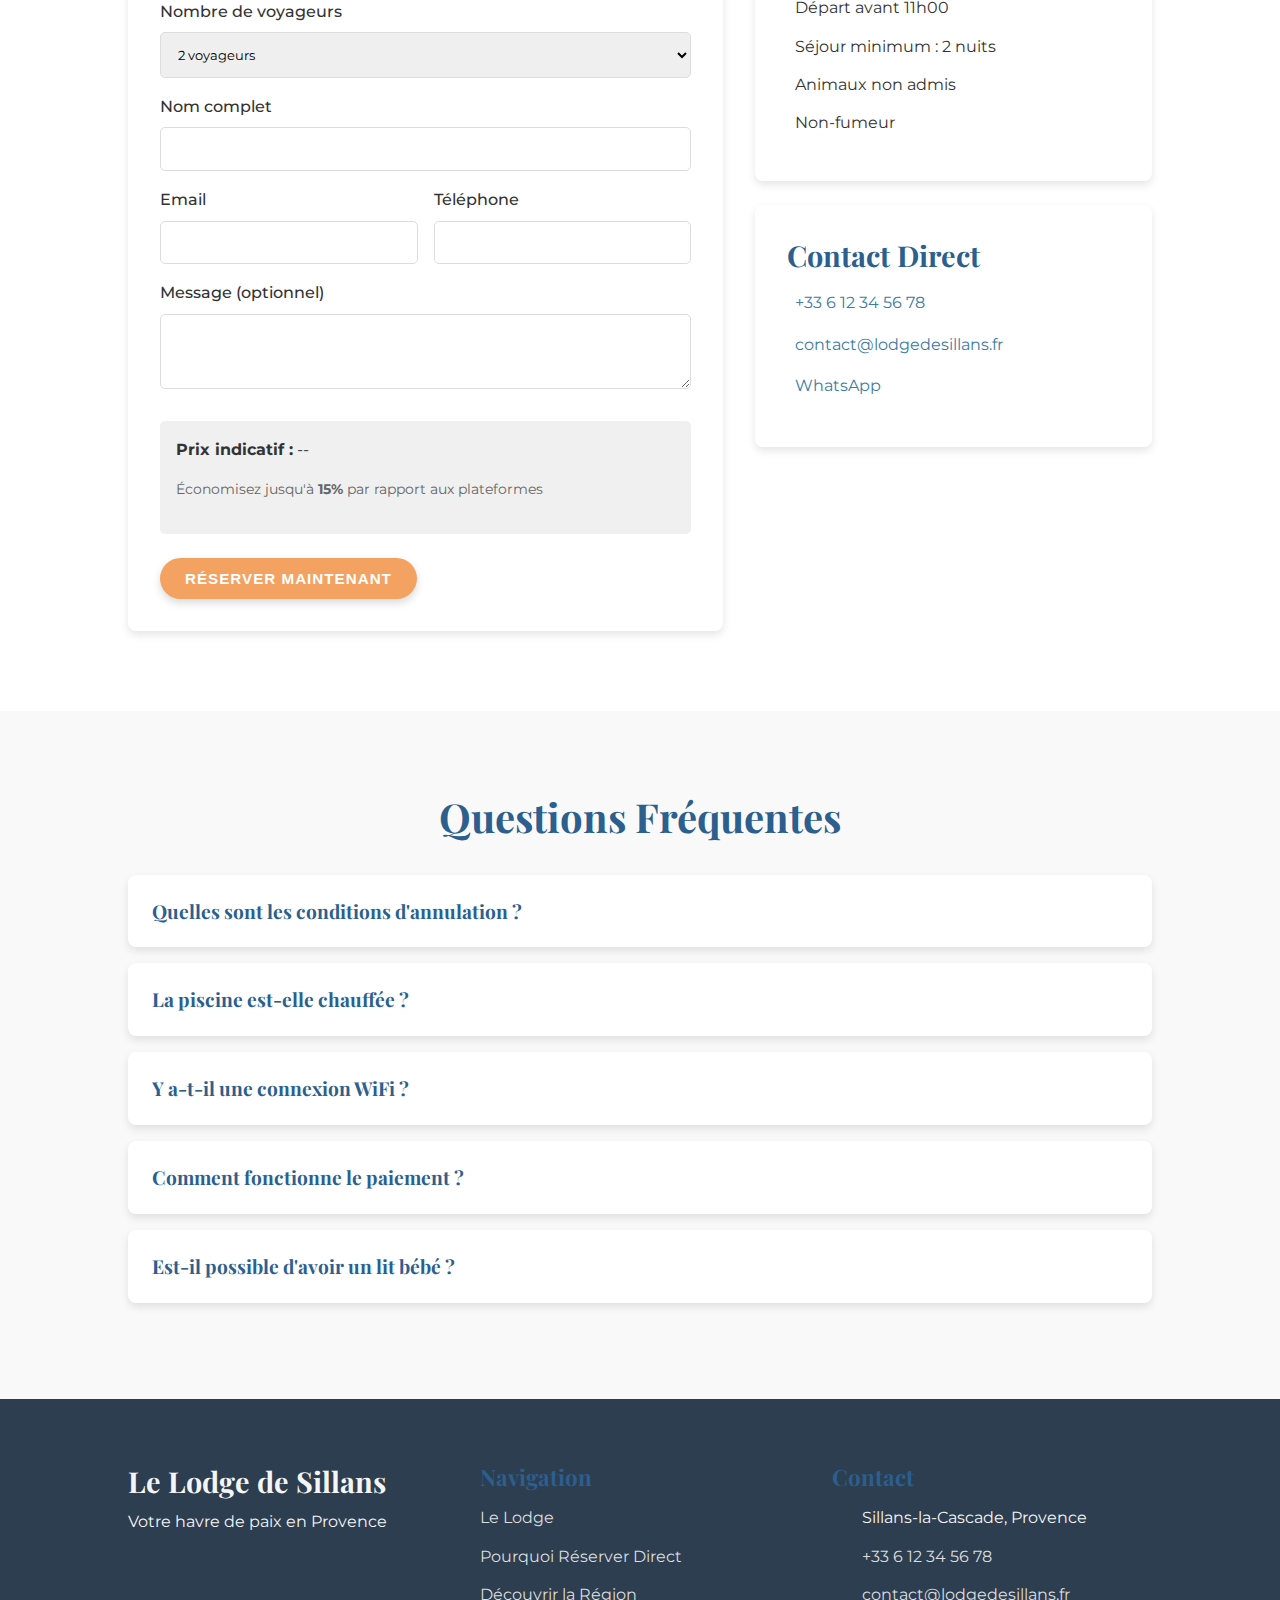
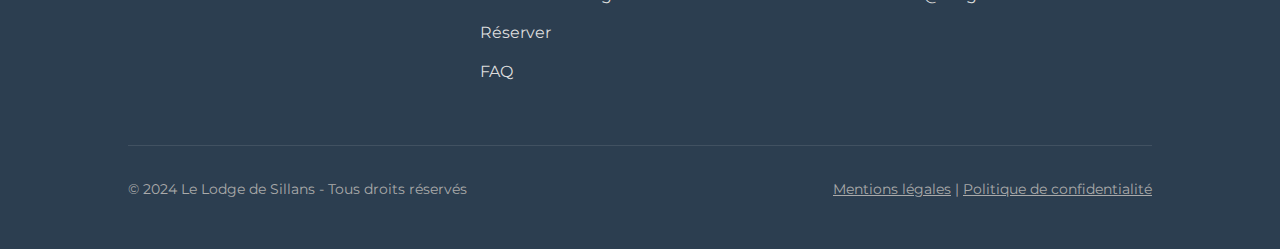
==== commit 85e82bfb: "Mise à jour des liens d'images dans index.html pour refléter les nouvelles URL locales, ajustement d" ====
--- a/index.html
+++ b/index.html
@@ -17,7 +17,7 @@
 
 <body>
     
-    <header class="hero" style="background-image: url(&quot;../images/hero.jpg?t=1742933264793&quot;);">
+    <header class="hero" style="background-image: url(&quot;http://localhost:8080/images/hero.jpg?t=1742837197657&quot;);">
         <div class="overlay"></div>
         <nav class="scrolled">
             <div class="logo">
@@ -78,33 +78,33 @@
             <div class="image-carousel-container">
                 <h3>Découvrez le Lodge en Images</h3>
                 <div class="image-carousel">
-                    <div class="carousel-inner" style="width: 700%; transform: translateX(-14.2857%);">
-                        <div class="carousel-item" style="width: 14.2857%;">
-                            <img src="images/cuisine-entiere-1.jpg?t=1742933264794" alt="Cuisine entière">
-                            <div class="carousel-caption">Cuisine entière</div>
-                        </div>
-                        <div class="carousel-item" style="width: 14.2857%;">
-                            <img src="images/espace-repas-1.jpg?t=1742933264794" alt="Espace repas confortable">
+                    <div class="carousel-inner" style="width: 700%; transform: translateX(-57.1429%);">
+                        <div class="carousel-item" style="width: 14.2857%;">
+                            <img src="images/cuisine-entiere-1.jpg?t=1742837197657" alt="Cuisine entière du lodge">
+                            <div class="carousel-caption">Cuisine</div>
+                        </div>
+                        <div class="carousel-item" style="width: 14.2857%;">
+                            <img src="images/espace-repas-1.jpg?t=1742837197657" alt="Espace repas confortable">
                             <div class="carousel-caption">Espace repas</div>
                         </div>
                         <div class="carousel-item" style="width: 14.2857%;">
-                            <img src="images/chambre-1-1.jpg?t=1742933264794" alt="Chambre 1 avec deux lits simples">
+                            <img src="images/chambre-1-1.jpg?t=1742837197657" alt="Chambre 1 avec deux lits simples">
                             <div class="carousel-caption">Chambre 1 - 2 lits simples</div>
                         </div>
                         <div class="carousel-item" style="width: 14.2857%;">
-                            <img src="images/chambre-2-1.jpg?t=1742933264794" alt="Chambre 2 avec petit lit double">
+                            <img src="images/chambre-2-1.jpg?t=1742837197657" alt="Chambre 2 avec petit lit double">
                             <div class="carousel-caption">Chambre 2 - Petit lit deux places</div>
                         </div>
                         <div class="carousel-item" style="width: 14.2857%;">
-                            <img src="images/salle-de-bain-1.jpg?t=1742933264794" alt="Salle de bain moderne">
+                            <img src="images/salle-de-bain-1.jpg?t=1742837197657" alt="Salle de bain moderne">
                             <div class="carousel-caption">Salle de bain</div>
                         </div>
                         <div class="carousel-item" style="width: 14.2857%;">
-                            <img src="images/jardin-1.jpg?t=1742933264794" alt="Jardin verdoyant">
+                            <img src="images/jardin-1.jpg?t=1742837197657" alt="Jardin verdoyant">
                             <div class="carousel-caption">Jardin</div>
                         </div>
                         <div class="carousel-item" style="width: 14.2857%;">
-                            <img src="images/piscine-1.jpg?t=1742933264794" alt="Piscine privée">
+                            <img src="images/piscine-1.jpg?t=1742837197657" alt="Piscine privée">
                             <div class="carousel-caption">Piscine</div>
                         </div>
                     </div>
@@ -254,64 +254,64 @@
                 <h3>Galerie Photos</h3>
                 <div class="gallery-grid">
                     <div class="gallery-item" data-img="images/cuisine-entiere-1.jpg">
-                        <img src="images/cuisine-entiere-1.jpg?t=1742933264794" alt="Cuisine entière du lodge">
-                        <div class="gallery-caption">Cuisine entière du lodge avec coin repas et vue sur le jardin</div>
+                        <img src="images/cuisine-entiere-1.jpg?t=1742837197657" alt="Cuisine entière du lodge">
+                        <div class="gallery-caption">Cuisine </div>
                     </div>
                     <div class="gallery-item" data-img="images/espace-repas-1.jpg">
-                        <img src="images/espace-repas-1.jpg?t=1742933264794" alt="Espace repas confortable">
-                        <div class="gallery-caption">Espace repas confortable avec table et chaises pour 4 personnes</div>
+                        <img src="images/espace-repas-1.jpg?t=1742837197657" alt="Espace repas confortable">
+                        <div class="gallery-caption">Espace repas</div>
                     </div>
                     <div class="gallery-item" data-img="images/espace-repas-2.jpg">
-                        <img src="images/espace-repas-2.jpg?t=1742933264794" alt="Vue complémentaire de l'espace repas">
-                        <div class="gallery-caption">Vue complémentaire de l'espace repas avec décoration et ambiance chaleureuse</div>
+                        <img src="images/espace-repas-2.jpg?t=1742837197657" alt="Vue complémentaire de l'espace repas">
+                        <div class="gallery-caption">Espace repas</div>
                     </div>
                     <div class="gallery-item" data-img="images/chambre-1-1.jpg">
-                        <img src="images/chambre-1-1.jpg?t=1742933264794" alt="Chambre 1 avec deux lits simples">
-                        <div class="gallery-caption">Chambre 1 avec deux lits simples et rangements intégrés</div>
+                        <img src="images/chambre-1-1.jpg?t=1742837197657" alt="Chambre 1 avec deux lits simples">
+                        <div class="gallery-caption">Chambre 1 - 2 lits simples</div>
                     </div>
                     <div class="gallery-item" data-img="images/chambre-1-2.jpg">
-                        <img src="images/chambre-1-2.jpg?t=1742933264794" alt="Autre vue de la chambre 1">
-                        <div class="gallery-caption">Chambre 1 avec vue sur la fenêtre et décoration soignée</div>
+                        <img src="images/chambre-1-2.jpg?t=1742837197657" alt="Autre vue de la chambre 1">
+                        <div class="gallery-caption">Chambre 1</div>
                     </div>
                     <div class="gallery-item" data-img="images/chambre-1-3.jpg">
-                        <img src="images/chambre-1-3.jpg?t=1742933264794" alt="Détail de la chambre 1">
-                        <div class="gallery-caption">Détail de la chambre 1 avec table de nuit et éclairage d'ambiance</div>
+                        <img src="images/chambre-1-3.jpg?t=1742837197657" alt="Détail de la chambre 1">
+                        <div class="gallery-caption">Chambre 1</div>
                     </div>
                     <div class="gallery-item" data-img="images/chambre-2-1.jpg">
-                        <img src="images/chambre-2-1.jpg?t=1742933264794" alt="Chambre 2 avec lit double">
-                        <div class="gallery-caption">Chambre 2 avec lit double et rangements intégrés</div>
+                        <img src="images/chambre-2-1.jpg?t=1742837197657" alt="Chambre 2 avec petit lit double">
+                        <div class="gallery-caption">Chambre 2 - Petit lit deux places</div>
                     </div>
                     <div class="gallery-item" data-img="images/salle-de-bain-1.jpg">
-                        <img src="images/chambre-2-2.jpg?t=1742933264794" alt="Vue complémentaire de la chambre 2">
-                        <div class="gallery-caption">Chambre 2 avec coin bureau et décoration élégante</div>
+                        <img src="images/salle-de-bain-1.jpg?t=1742837197658" alt="Salle de bain moderne">
+                        <div class="gallery-caption">Salle de bain</div>
                     </div>
                     <div class="gallery-item" data-img="images/jardin-1.jpg">
-                        <img src="images/salle-de-bain-1.jpg?t=1742933264794" alt="Salle de bain moderne">
-                        <div class="gallery-caption">Salle de bain moderne avec douche et lavabo design</div>
+                        <img src="images/jardin-1.jpg?t=1742837197658" alt="Jardin verdoyant">
+                        <div class="gallery-caption">Jardin</div>
                     </div>
                     <div class="gallery-item" data-img="images/patio-1.jpg">
-                        <img src="images/salle-de-bain-2.jpg?t=1742933264794" alt="Détail de la salle de bain">
-                        <div class="gallery-caption">Détail de la salle de bain avec WC et rangements intégrés</div>
+                        <img src="images/patio-1.jpg?t=1742837197658" alt="Patio aménagé">
+                        <div class="gallery-caption">Patio</div>
                     </div>
                     <div class="gallery-item" data-img="images/patio-2.jpg">
-                        <img src="images/jardin-1.jpg?t=1742933264794" alt="Vue du jardin verdoyant">
-                        <div class="gallery-caption">Jardin verdoyant avec espace de détente et mobilier confortable</div>
+                        <img src="images/patio-2.jpg?t=1742837197658" alt="Vue différente du patio">
+                        <div class="gallery-caption">Patio</div>
                     </div>
                     <div class="gallery-item" data-img="images/exterieur-1.jpg">
-                        <img src="images/jardin-2.jpg?t=1742933264794" alt="Autre vue du jardin">
-                        <div class="gallery-caption">Jardin avec vue sur la piscine et la nature environnante</div>
+                        <img src="images/exterieur-1.jpg?t=1742837197658" alt="Vue extérieure du lodge">
+                        <div class="gallery-caption">Extérieur</div>
                     </div>
                     <div class="gallery-item" data-img="images/piscine-1.jpg">
-                        <img src="images/piscine-1.jpg?t=1742933264794" alt="Piscine privée">
-                        <div class="gallery-caption">Piscine privée avec transats et parasols pour un bain de soleil confortable</div>
+                        <img src="images/piscine-1.jpg?t=1742837197658" alt="Piscine privée">
+                        <div class="gallery-caption">Piscine</div>
                     </div>
                     <div class="gallery-item" data-img="images/piscine-2.jpg">
-                        <img src="images/piscine-2.jpg?t=1742933264794" alt="Vue de la piscine depuis le jardin">
-                        <div class="gallery-caption">Vue panoramique de la piscine et du jardin verdoyant</div>
+                        <img src="images/piscine-2.jpg?t=1742837197658" alt="Vue différente de la piscine">
+                        <div class="gallery-caption">Piscine</div>
                     </div>
                     <div class="gallery-item" data-img="images/piscine-3.jpg">
-                        <img src="images/piscine-3.jpg?t=1742933264795" alt="Vue nocturne de la piscine">
-                        <div class="gallery-caption">Piscine illuminée en soirée pour des moments de détente magiques</div>
+                        <img src="images/piscine-3.jpg?t=1742837197658" alt="Vue complémentaire de la piscine">
+                        <div class="gallery-caption">Piscine</div>
                     </div>
                 </div>
             </div>
@@ -363,11 +363,11 @@
                 <h3>Votre Hôte Superhost</h3>
                 <div class="host-card">
                     <div class="host-image">
-                        <img src="images/host.jpg?t=1742933264795" alt="Éric, votre hôte">
+                        <img src="images/host.jpg?t=1742837197658" alt="Éric, votre hôte">
                     </div>
                     <div class="host-details">
                         <h4>Éric</h4>
-                        <p class="host-title">Superhost expérimenté</p>
+                        <p class="host-title"> Superhost expérimenté</p>
                         <p>Passionné par ma région, je serai ravi de vous accueillir dans mon lodge et de vous faire découvrir les trésors cachés de la Provence. Avec plus de 5 ans d'expérience dans l'hébergement touristique, je m'engage à rendre votre séjour inoubliable.</p>
                     </div>
                 </div>
@@ -386,7 +386,7 @@
                     <h3>Découvrez les Alentours</h3>
                     <div class="activity-cards">
                         <div class="activity-card">
-                            <img src="images/cascade-1.jpg?t=1742933264795" alt="Cascade de Sillans">
+                            <img src="images/cascade-1.jpg?t=1742837197658" alt="Cascade de Sillans">
                             <h4>Cascade de Sillans</h4>
                             <p>À seulement 10 minutes à pied, découvrez cette magnifique chute d'eau de 42 mètres de haut.</p>
                         </div>
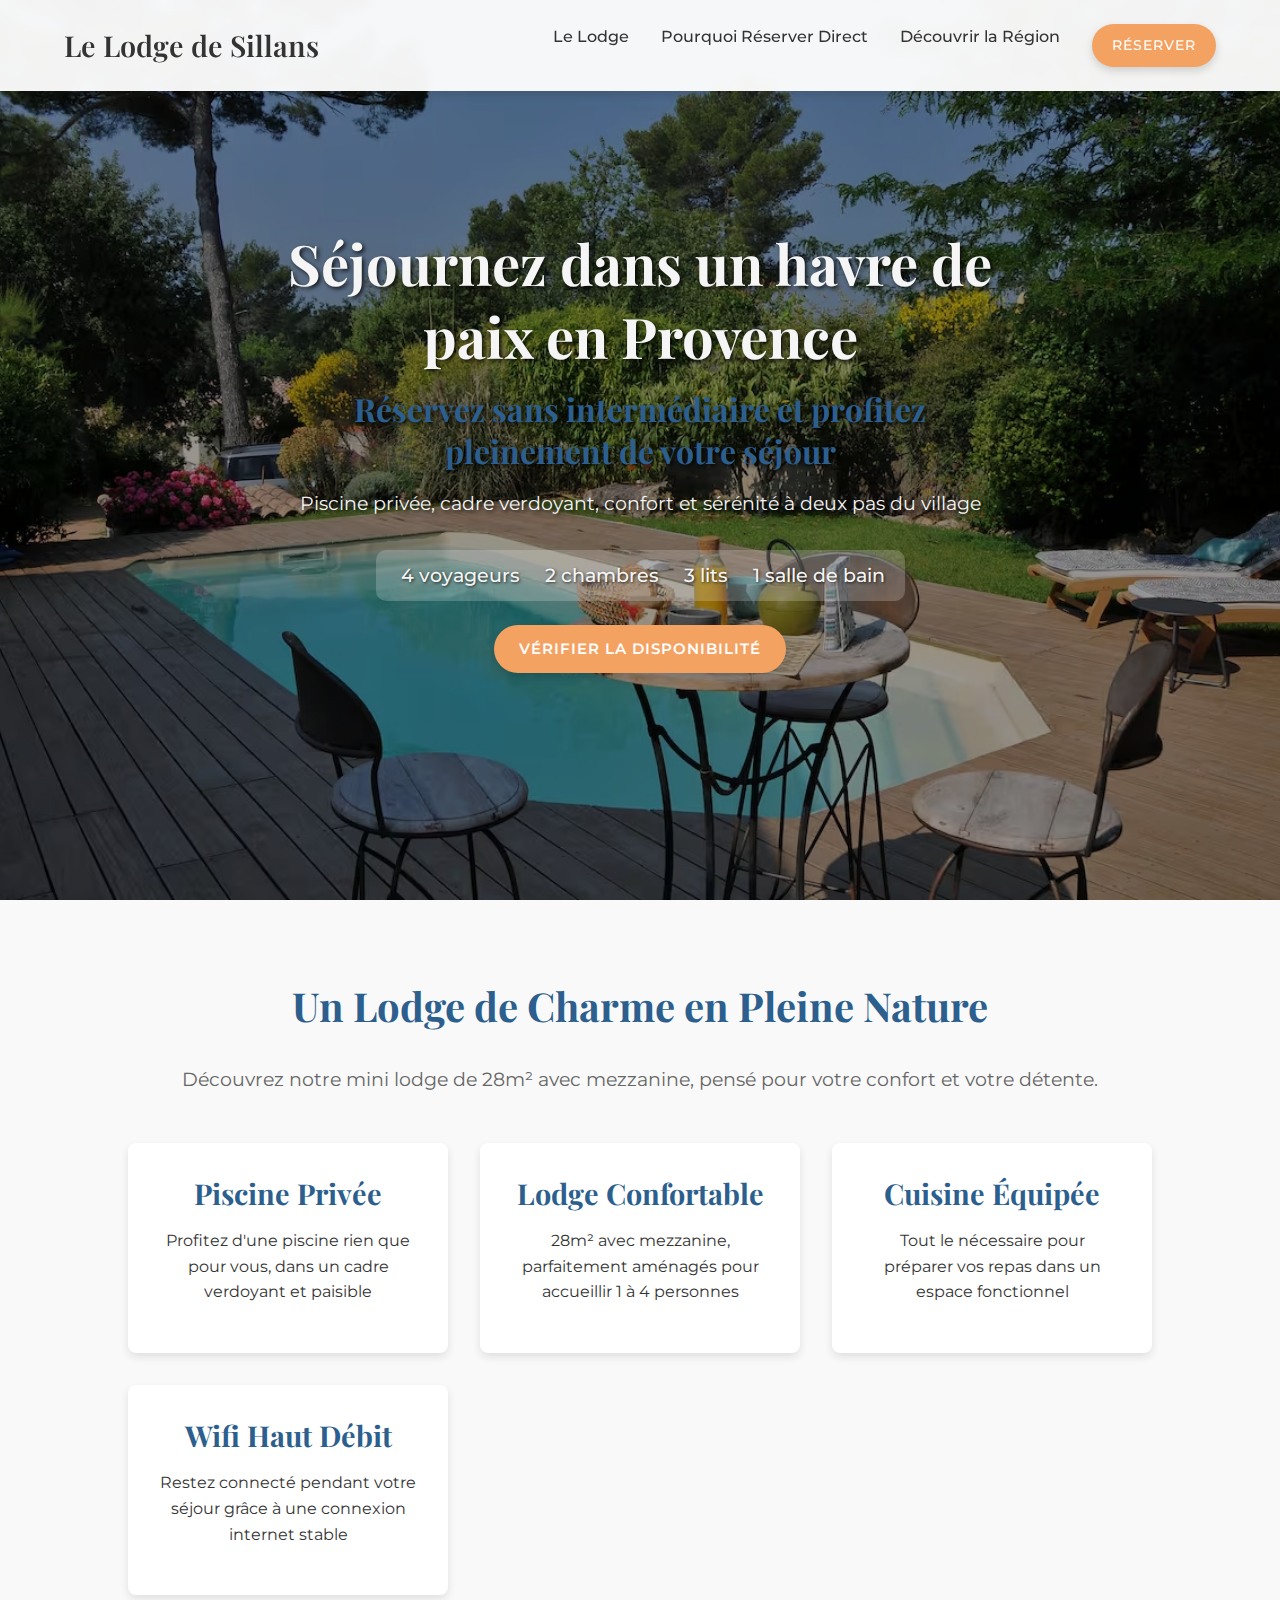
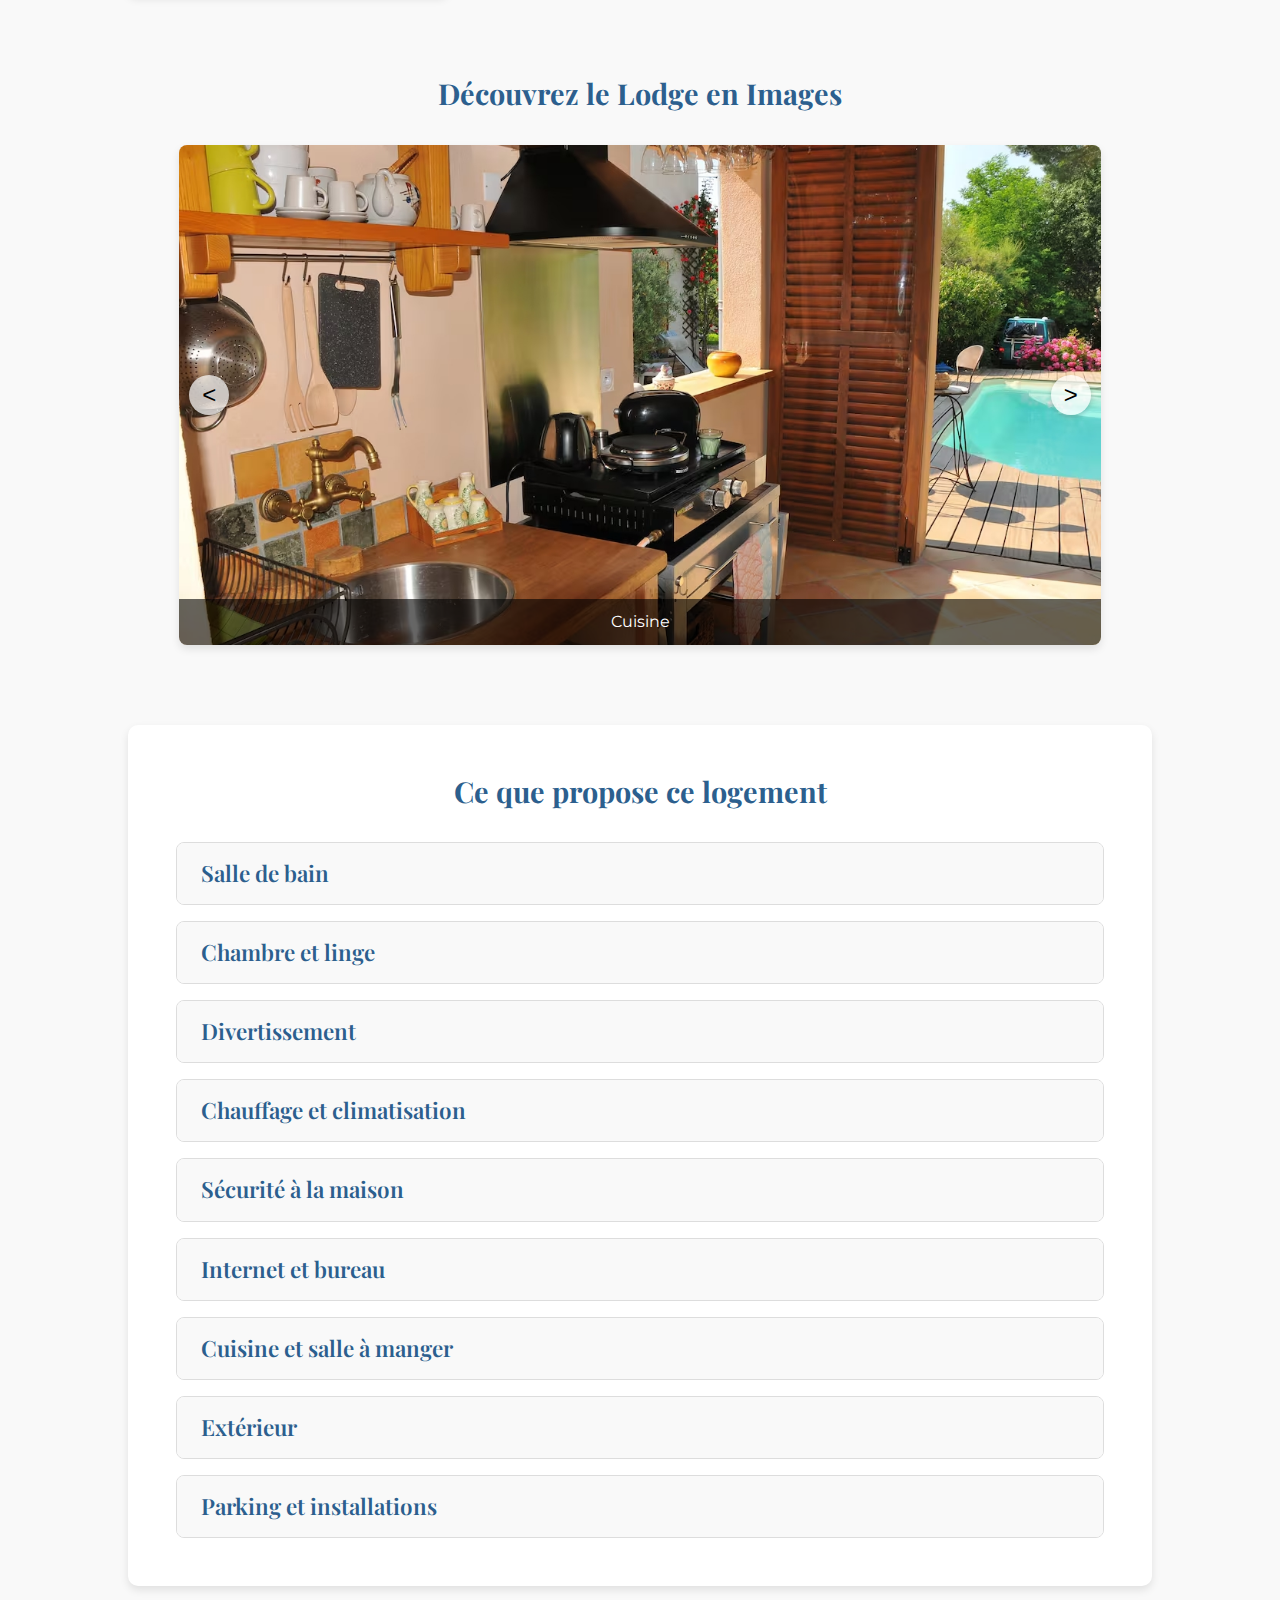
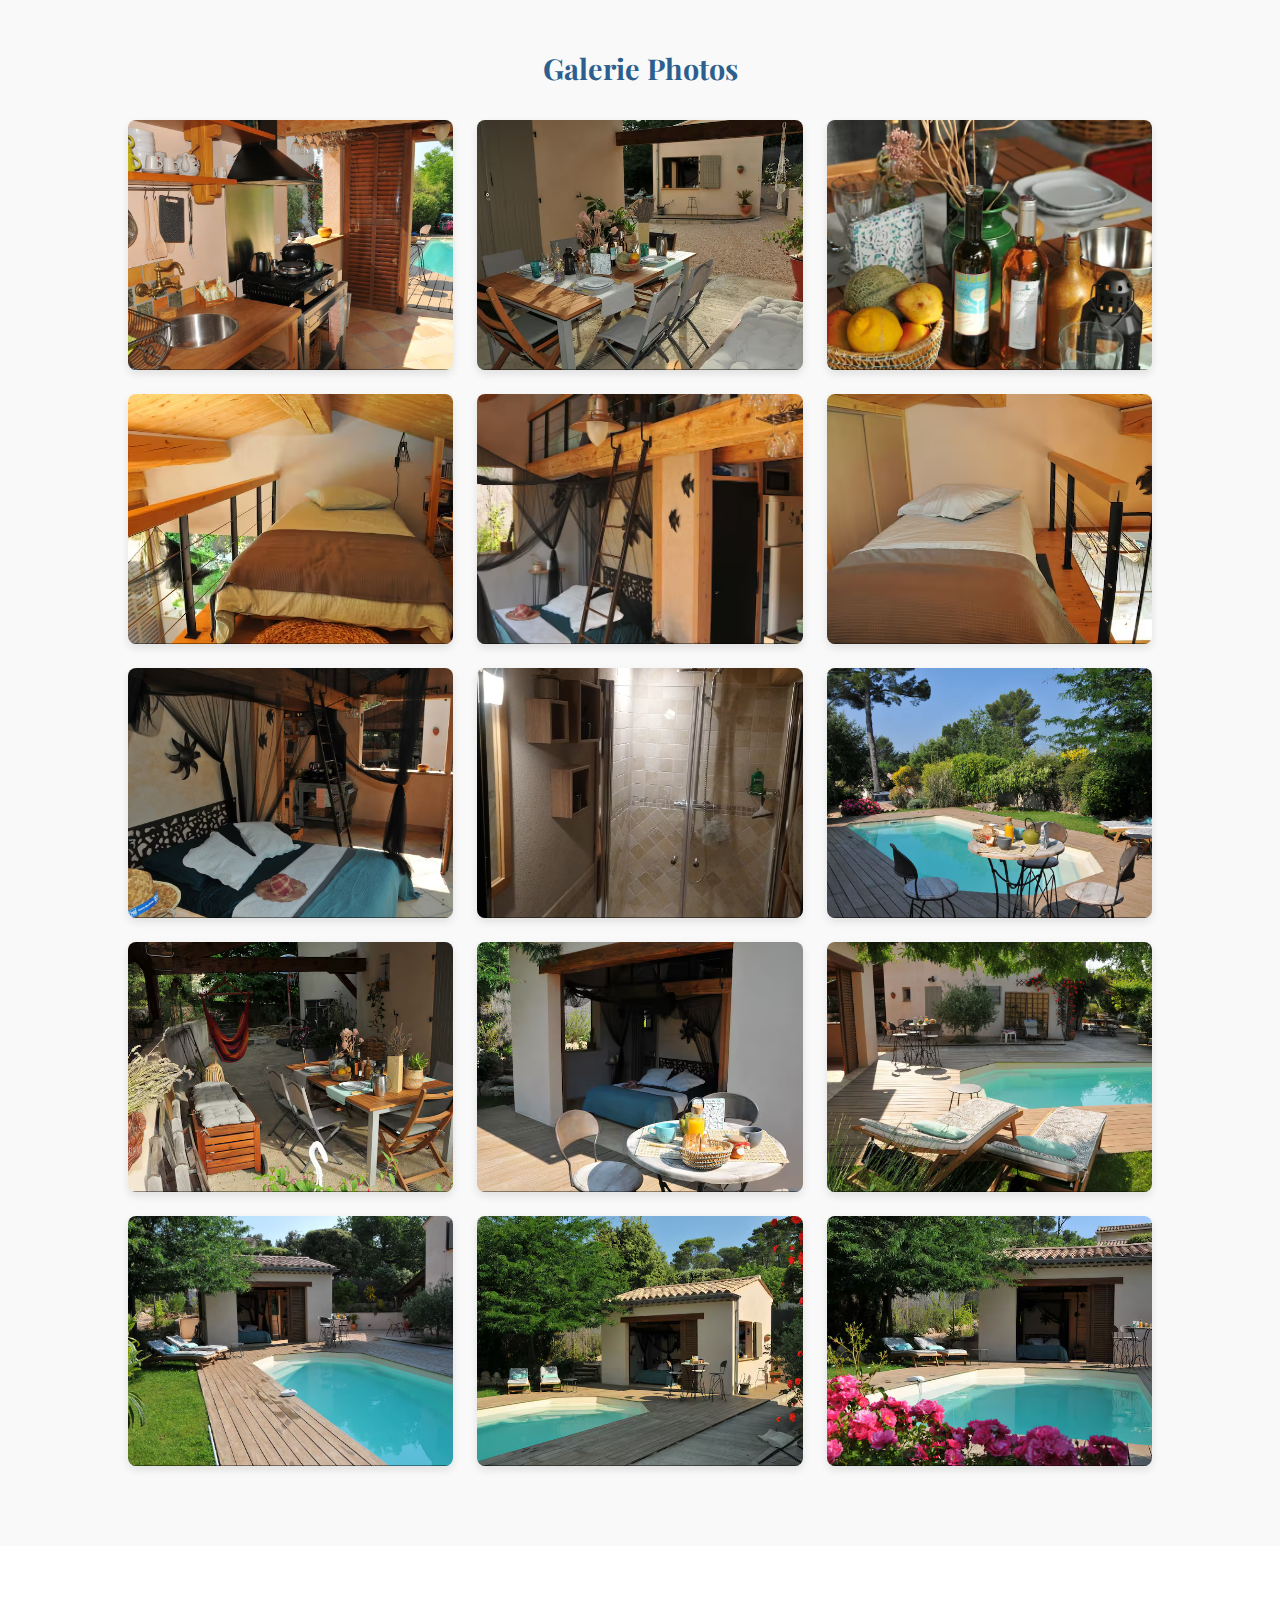
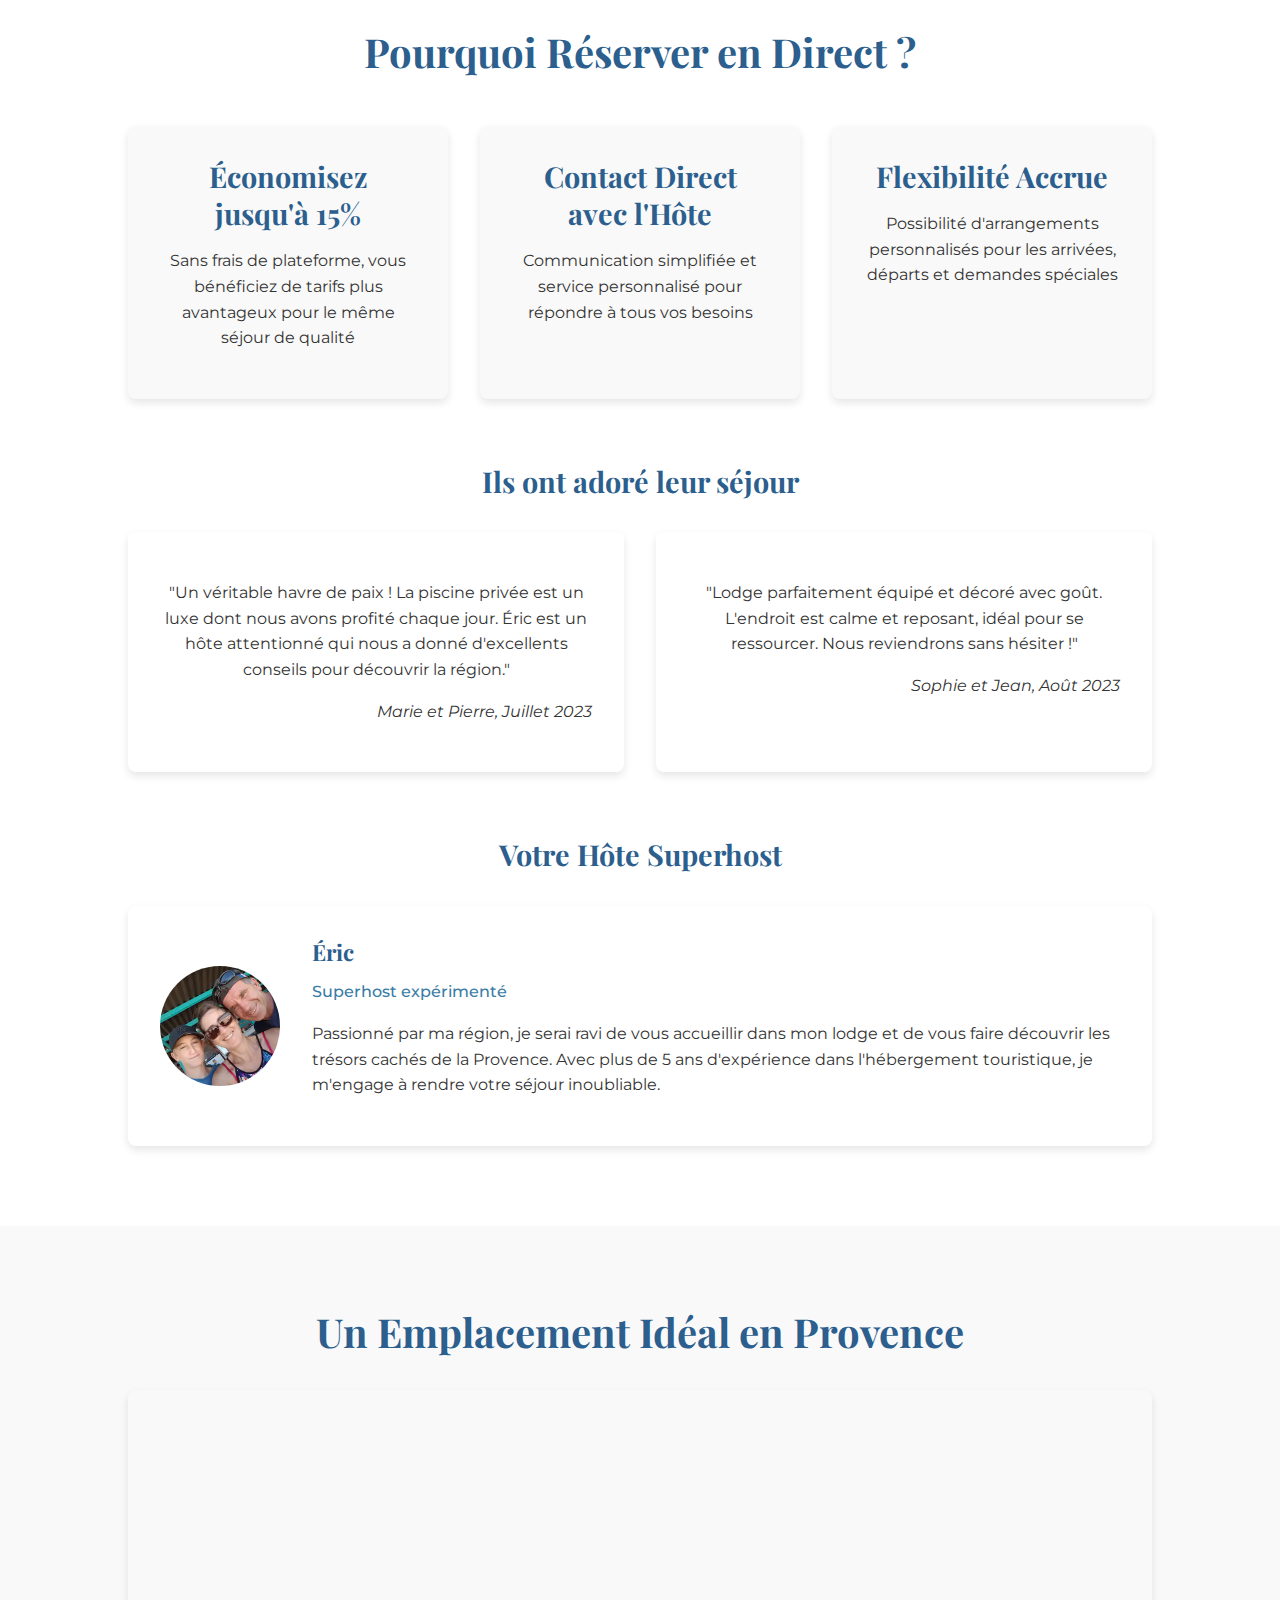
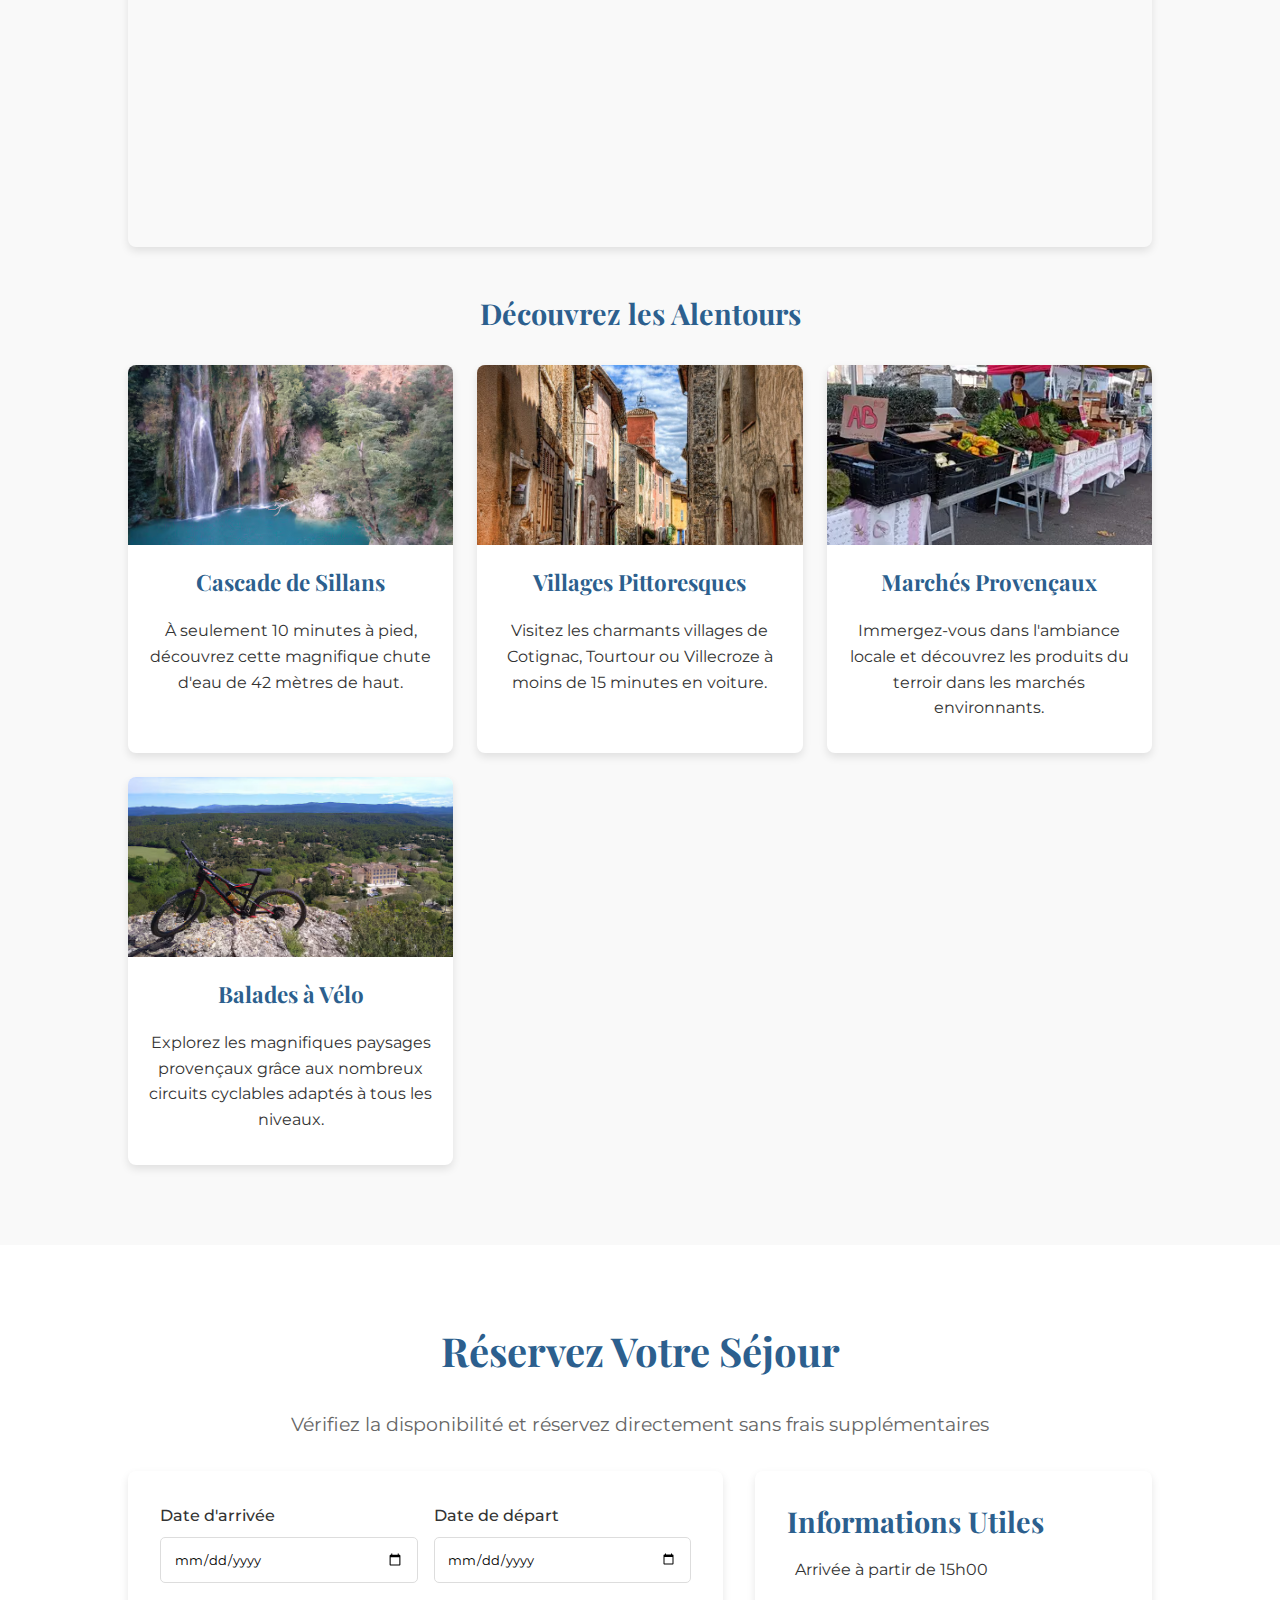
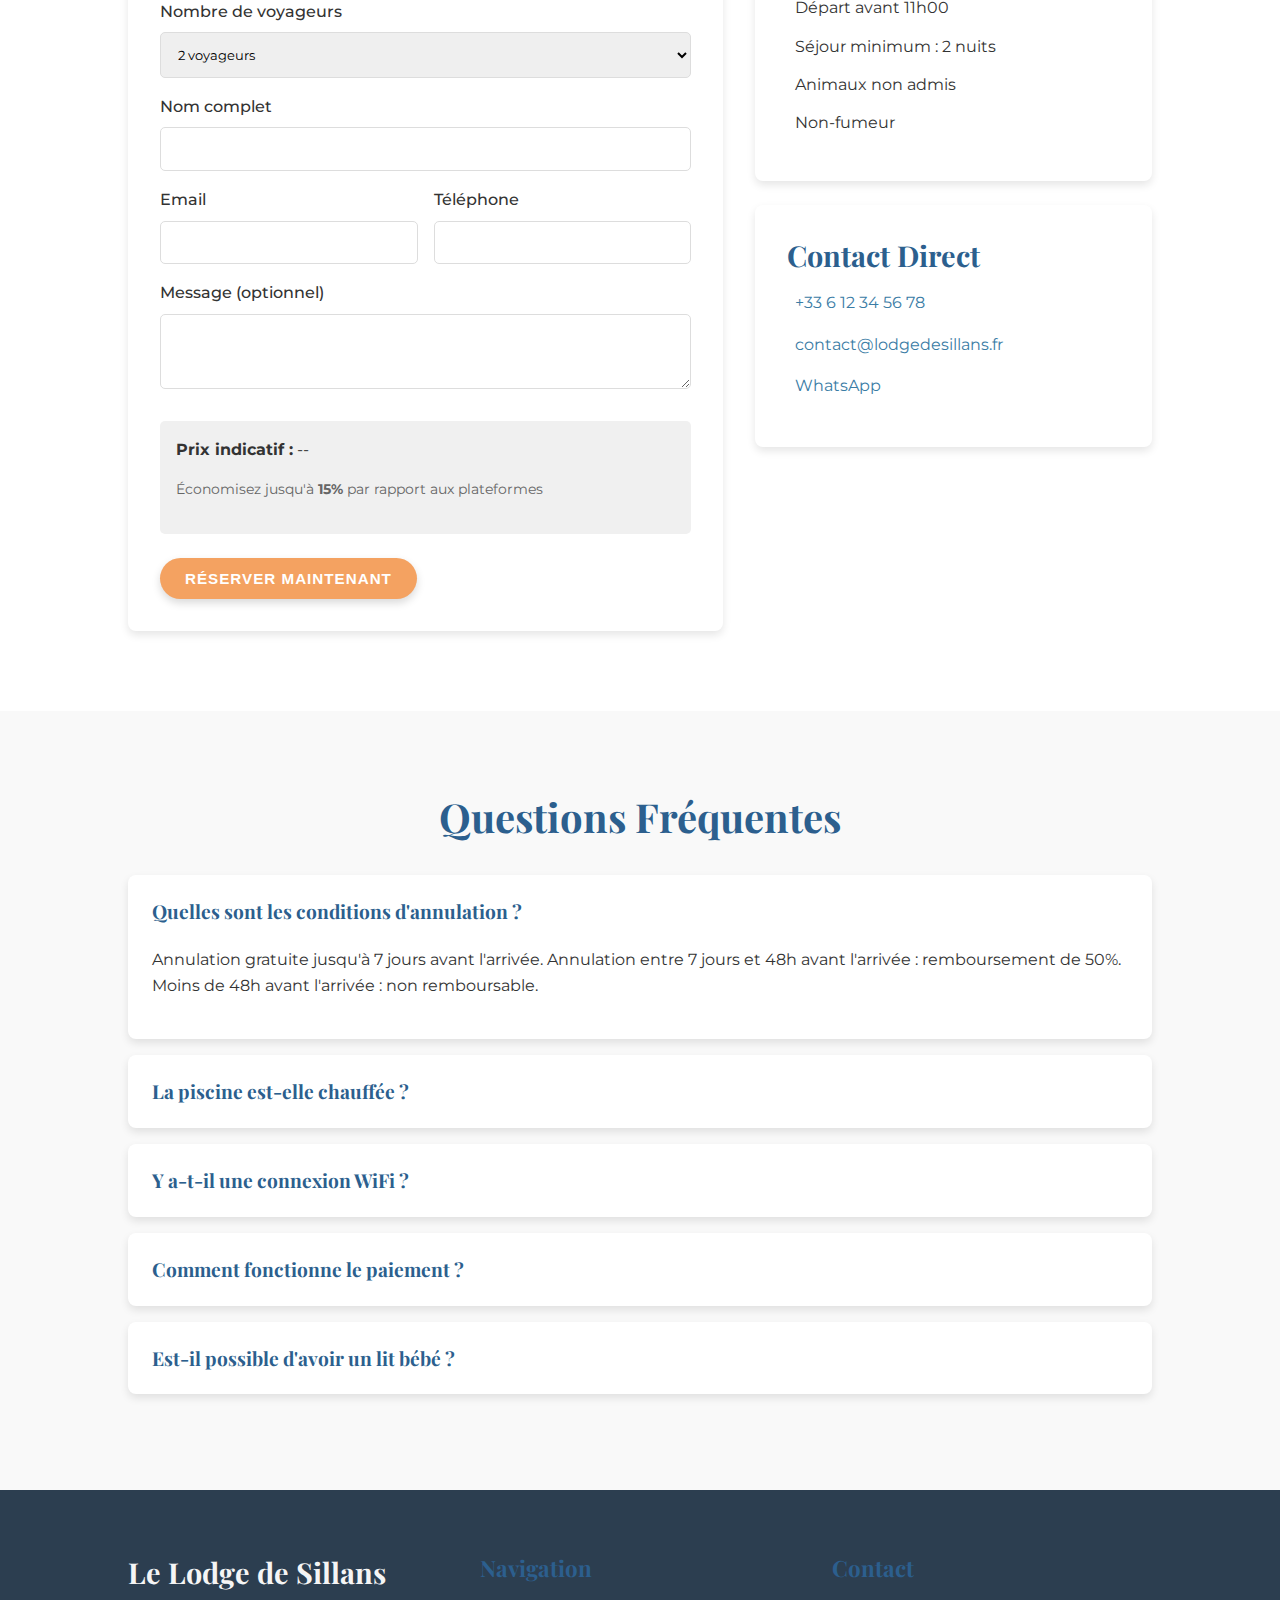
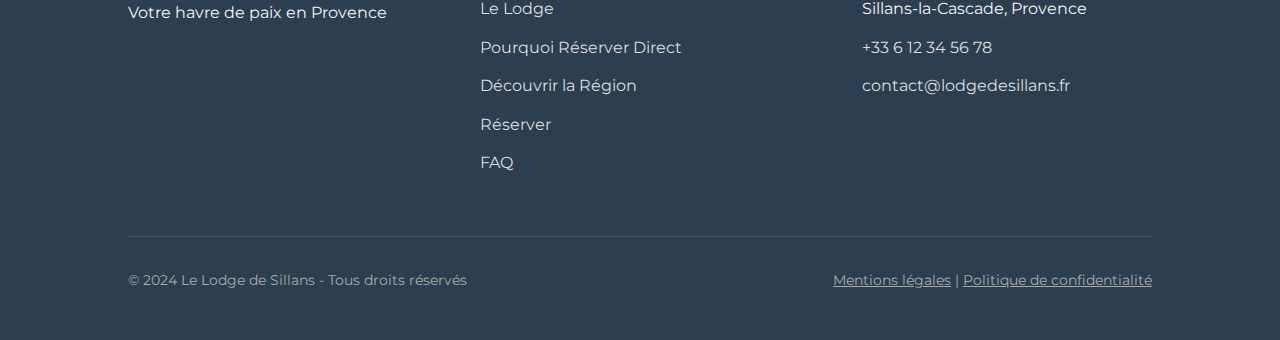
==== commit 7a7eebf3: "Mise à jour des URL des images dans index.html pour refléter les nouvelles versions, ajustement des " ====
--- a/index.html
+++ b/index.html
@@ -17,7 +17,7 @@
 
 <body>
     
-    <header class="hero" style="background-image: url(&quot;http://localhost:8080/images/hero.jpg?t=1742837197657&quot;);">
+    <header class="hero" style="background-image: url(&quot;images/hero.jpg?t=1743024056752&quot;);">
         <div class="overlay"></div>
         <nav class="scrolled">
             <div class="logo">
@@ -78,33 +78,33 @@
             <div class="image-carousel-container">
                 <h3>Découvrez le Lodge en Images</h3>
                 <div class="image-carousel">
-                    <div class="carousel-inner" style="width: 700%; transform: translateX(-57.1429%);">
-                        <div class="carousel-item" style="width: 14.2857%;">
-                            <img src="images/cuisine-entiere-1.jpg?t=1742837197657" alt="Cuisine entière du lodge">
+                    <div class="carousel-inner" style="width: 700%; transform: translateX(-28.5714%);">
+                        <div class="carousel-item" style="width: 14.2857%;">
+                            <img src="images/cuisine-entiere-1.jpg?t=1743024056752" alt="Cuisine entière du lodge">
                             <div class="carousel-caption">Cuisine</div>
                         </div>
                         <div class="carousel-item" style="width: 14.2857%;">
-                            <img src="images/espace-repas-1.jpg?t=1742837197657" alt="Espace repas confortable">
+                            <img src="images/espace-repas-1.jpg?t=1743024056753" alt="Espace repas confortable">
                             <div class="carousel-caption">Espace repas</div>
                         </div>
                         <div class="carousel-item" style="width: 14.2857%;">
-                            <img src="images/chambre-1-1.jpg?t=1742837197657" alt="Chambre 1 avec deux lits simples">
+                            <img src="images/chambre-1-1.jpg?t=1743024056753" alt="Chambre 1 avec deux lits simples">
                             <div class="carousel-caption">Chambre 1 - 2 lits simples</div>
                         </div>
                         <div class="carousel-item" style="width: 14.2857%;">
-                            <img src="images/chambre-2-1.jpg?t=1742837197657" alt="Chambre 2 avec petit lit double">
+                            <img src="images/chambre-2-1.jpg?t=1743024056753" alt="Chambre 2 avec petit lit double">
                             <div class="carousel-caption">Chambre 2 - Petit lit deux places</div>
                         </div>
                         <div class="carousel-item" style="width: 14.2857%;">
-                            <img src="images/salle-de-bain-1.jpg?t=1742837197657" alt="Salle de bain moderne">
+                            <img src="images/salle-de-bain-1.jpg?t=1743024056753" alt="Salle de bain moderne">
                             <div class="carousel-caption">Salle de bain</div>
                         </div>
                         <div class="carousel-item" style="width: 14.2857%;">
-                            <img src="images/jardin-1.jpg?t=1742837197657" alt="Jardin verdoyant">
+                            <img src="images/jardin-1.jpg?t=1743024056753" alt="Jardin verdoyant">
                             <div class="carousel-caption">Jardin</div>
                         </div>
                         <div class="carousel-item" style="width: 14.2857%;">
-                            <img src="images/piscine-1.jpg?t=1742837197657" alt="Piscine privée">
+                            <img src="images/piscine-1.jpg?t=1743024056753" alt="Piscine privée">
                             <div class="carousel-caption">Piscine</div>
                         </div>
                     </div>
@@ -254,63 +254,63 @@
                 <h3>Galerie Photos</h3>
                 <div class="gallery-grid">
                     <div class="gallery-item" data-img="images/cuisine-entiere-1.jpg">
-                        <img src="images/cuisine-entiere-1.jpg?t=1742837197657" alt="Cuisine entière du lodge">
+                        <img src="images/cuisine-entiere-1.jpg?t=1743024056753" alt="Cuisine entière du lodge">
                         <div class="gallery-caption">Cuisine </div>
                     </div>
                     <div class="gallery-item" data-img="images/espace-repas-1.jpg">
-                        <img src="images/espace-repas-1.jpg?t=1742837197657" alt="Espace repas confortable">
+                        <img src="images/espace-repas-1.jpg?t=1743024056753" alt="Espace repas confortable">
                         <div class="gallery-caption">Espace repas</div>
                     </div>
                     <div class="gallery-item" data-img="images/espace-repas-2.jpg">
-                        <img src="images/espace-repas-2.jpg?t=1742837197657" alt="Vue complémentaire de l'espace repas">
+                        <img src="images/espace-repas-2.jpg?t=1743024056753" alt="Vue complémentaire de l'espace repas">
                         <div class="gallery-caption">Espace repas</div>
                     </div>
                     <div class="gallery-item" data-img="images/chambre-1-1.jpg">
-                        <img src="images/chambre-1-1.jpg?t=1742837197657" alt="Chambre 1 avec deux lits simples">
+                        <img src="images/chambre-1-1.jpg?t=1743024056753" alt="Chambre 1 avec deux lits simples">
                         <div class="gallery-caption">Chambre 1 - 2 lits simples</div>
                     </div>
                     <div class="gallery-item" data-img="images/chambre-1-2.jpg">
-                        <img src="images/chambre-1-2.jpg?t=1742837197657" alt="Autre vue de la chambre 1">
+                        <img src="images/chambre-1-2.jpg?t=1743024056753" alt="Autre vue de la chambre 1">
                         <div class="gallery-caption">Chambre 1</div>
                     </div>
                     <div class="gallery-item" data-img="images/chambre-1-3.jpg">
-                        <img src="images/chambre-1-3.jpg?t=1742837197657" alt="Détail de la chambre 1">
+                        <img src="images/chambre-1-3.jpg?t=1743024056753" alt="Détail de la chambre 1">
                         <div class="gallery-caption">Chambre 1</div>
                     </div>
                     <div class="gallery-item" data-img="images/chambre-2-1.jpg">
-                        <img src="images/chambre-2-1.jpg?t=1742837197657" alt="Chambre 2 avec petit lit double">
+                        <img src="images/chambre-2-1.jpg?t=1743024056753" alt="Chambre 2 avec petit lit double">
                         <div class="gallery-caption">Chambre 2 - Petit lit deux places</div>
                     </div>
                     <div class="gallery-item" data-img="images/salle-de-bain-1.jpg">
-                        <img src="images/salle-de-bain-1.jpg?t=1742837197658" alt="Salle de bain moderne">
+                        <img src="images/salle-de-bain-1.jpg?t=1743024056753" alt="Salle de bain moderne">
                         <div class="gallery-caption">Salle de bain</div>
                     </div>
                     <div class="gallery-item" data-img="images/jardin-1.jpg">
-                        <img src="images/jardin-1.jpg?t=1742837197658" alt="Jardin verdoyant">
+                        <img src="images/jardin-1.jpg?t=1743024056753" alt="Jardin verdoyant">
                         <div class="gallery-caption">Jardin</div>
                     </div>
                     <div class="gallery-item" data-img="images/patio-1.jpg">
-                        <img src="images/patio-1.jpg?t=1742837197658" alt="Patio aménagé">
+                        <img src="images/patio-1.jpg?t=1743024056753" alt="Patio aménagé">
                         <div class="gallery-caption">Patio</div>
                     </div>
                     <div class="gallery-item" data-img="images/patio-2.jpg">
-                        <img src="images/patio-2.jpg?t=1742837197658" alt="Vue différente du patio">
+                        <img src="images/patio-2.jpg?t=1743024056753" alt="Vue différente du patio">
                         <div class="gallery-caption">Patio</div>
                     </div>
                     <div class="gallery-item" data-img="images/exterieur-1.jpg">
-                        <img src="images/exterieur-1.jpg?t=1742837197658" alt="Vue extérieure du lodge">
+                        <img src="images/exterieur-1.jpg?t=1743024056753" alt="Vue extérieure du lodge">
                         <div class="gallery-caption">Extérieur</div>
                     </div>
                     <div class="gallery-item" data-img="images/piscine-1.jpg">
-                        <img src="images/piscine-1.jpg?t=1742837197658" alt="Piscine privée">
+                        <img src="images/piscine-1.jpg?t=1743024056753" alt="Piscine privée">
                         <div class="gallery-caption">Piscine</div>
                     </div>
                     <div class="gallery-item" data-img="images/piscine-2.jpg">
-                        <img src="images/piscine-2.jpg?t=1742837197658" alt="Vue différente de la piscine">
+                        <img src="images/piscine-2.jpg?t=1743024056753" alt="Vue différente de la piscine">
                         <div class="gallery-caption">Piscine</div>
                     </div>
                     <div class="gallery-item" data-img="images/piscine-3.jpg">
-                        <img src="images/piscine-3.jpg?t=1742837197658" alt="Vue complémentaire de la piscine">
+                        <img src="images/piscine-3.jpg?t=1743024056753" alt="Vue complémentaire de la piscine">
                         <div class="gallery-caption">Piscine</div>
                     </div>
                 </div>
@@ -363,7 +363,7 @@
                 <h3>Votre Hôte Superhost</h3>
                 <div class="host-card">
                     <div class="host-image">
-                        <img src="images/host.jpg?t=1742837197658" alt="Éric, votre hôte">
+                        <img src="images/host.jpg?t=1743024056754" alt="Éric, votre hôte">
                     </div>
                     <div class="host-details">
                         <h4>Éric</h4>
@@ -386,7 +386,7 @@
                     <h3>Découvrez les Alentours</h3>
                     <div class="activity-cards">
                         <div class="activity-card">
-                            <img src="images/cascade-1.jpg?t=1742837197658" alt="Cascade de Sillans">
+                            <img src="images/cascade-1.jpg?t=1743024056754" alt="Cascade de Sillans">
                             <h4>Cascade de Sillans</h4>
                             <p>À seulement 10 minutes à pied, découvrez cette magnifique chute d'eau de 42 mètres de haut.</p>
                         </div>
@@ -493,7 +493,7 @@
         <div class="container">
             <h2>Questions Fréquentes</h2>
             <div class="faq-container">
-                <div class="faq-item">
+                <div class="faq-item active">
                     <div class="faq-question">
                         <h3>Quelles sont les conditions d'annulation ?</h3>
                         <span class="faq-toggle"><i class="fas fa-plus"></i></span>
